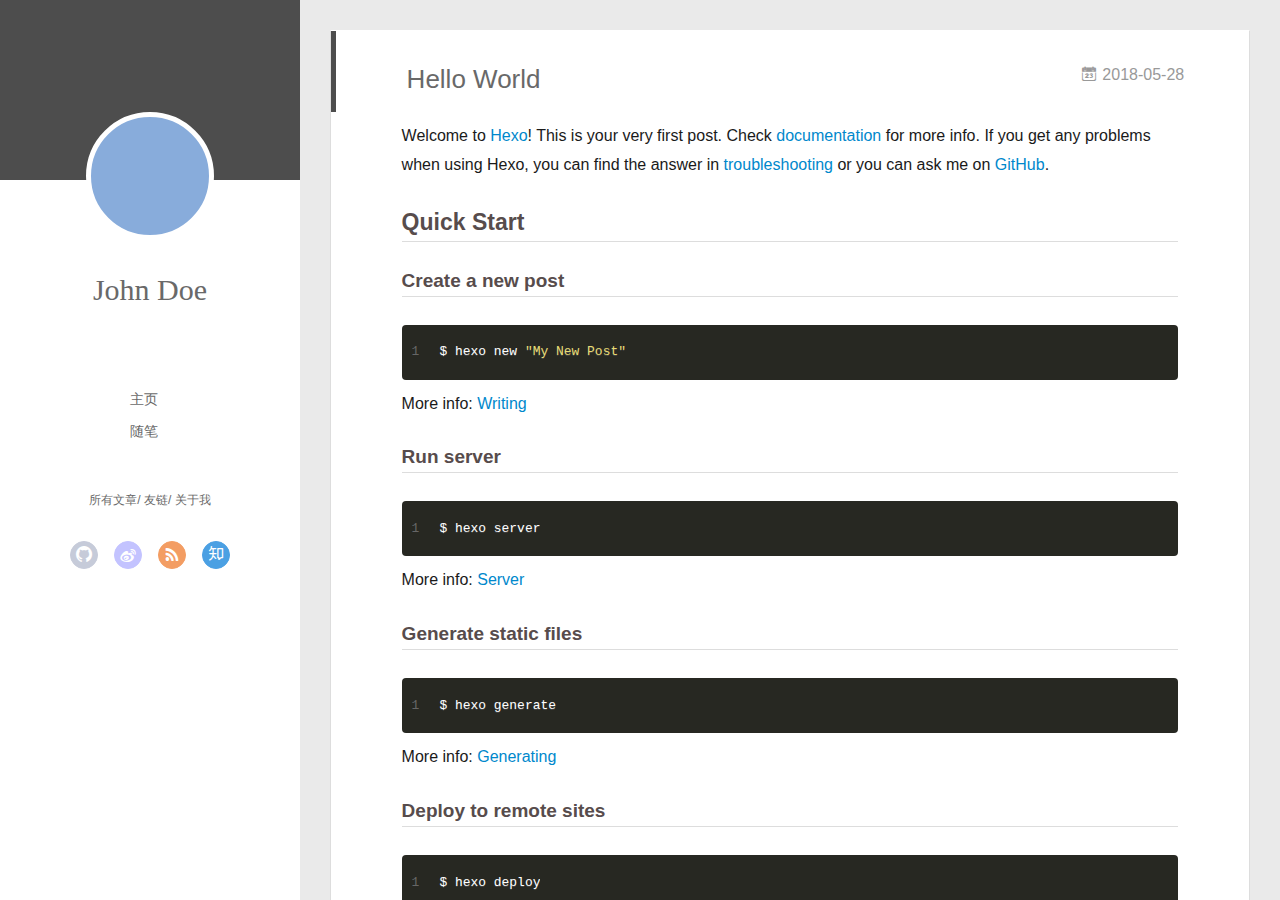
==== index.html @ 77a2987d "Site updated: 2018-05-28 19:47:40" ====
<!DOCTYPE html>
<html>
<head>
  <meta charset="utf-8">
  
  <meta name="renderer" content="webkit">
  <meta http-equiv="X-UA-Compatible" content="IE=edge" >
  <link rel="dns-prefetch" href="http://yoursite.com">
  <title>Hexo</title>
  <meta name="viewport" content="width=device-width, initial-scale=1, maximum-scale=1">
  <meta property="og:type" content="website">
<meta property="og:title" content="Hexo">
<meta property="og:url" content="http://yoursite.com/index.html">
<meta property="og:site_name" content="Hexo">
<meta property="og:locale" content="default">
<meta name="twitter:card" content="summary">
<meta name="twitter:title" content="Hexo">
  
    <link rel="alternative" href="/atom.xml" title="Hexo" type="application/atom+xml">
  
  
    <link rel="icon" href="/favicon.png">
  
  <link rel="stylesheet" type="text/css" href="/./main.0cf68a.css">
  <style type="text/css">
  
    #container.show {
      background: linear-gradient(200deg,#a0cfe4,#e8c37e);
    }
  </style>
  

  

</head>

<body>
  <div id="container" q-class="show:isCtnShow">
    <canvas id="anm-canvas" class="anm-canvas"></canvas>
    <div class="left-col" q-class="show:isShow">
      
<div class="overlay" style="background: #4d4d4d"></div>
<div class="intrude-less">
	<header id="header" class="inner">
		<a href="/" class="profilepic">
			<img src="" class="js-avatar">
		</a>
		<hgroup>
		  <h1 class="header-author"><a href="/">John Doe</a></h1>
		</hgroup>
		

		<nav class="header-menu">
			<ul>
			
				<li><a href="/">主页</a></li>
	        
				<li><a href="/tags/随笔/">随笔</a></li>
	        
			</ul>
		</nav>
		<nav class="header-smart-menu">
    		
    			
    			<a q-on="click: openSlider(e, 'innerArchive')" href="javascript:void(0)">所有文章</a>
    			
            
    			
    			<a q-on="click: openSlider(e, 'friends')" href="javascript:void(0)">友链</a>
    			
            
    			
    			<a q-on="click: openSlider(e, 'aboutme')" href="javascript:void(0)">关于我</a>
    			
            
		</nav>
		<nav class="header-nav">
			<div class="social">
				
					<a class="github" target="_blank" href="#" title="github"><i class="icon-github"></i></a>
		        
					<a class="weibo" target="_blank" href="#" title="weibo"><i class="icon-weibo"></i></a>
		        
					<a class="rss" target="_blank" href="#" title="rss"><i class="icon-rss"></i></a>
		        
					<a class="zhihu" target="_blank" href="#" title="zhihu"><i class="icon-zhihu"></i></a>
		        
			</div>
		</nav>
	</header>		
</div>

    </div>
    <div class="mid-col" q-class="show:isShow,hide:isShow|isFalse">
      
<nav id="mobile-nav">
  	<div class="overlay js-overlay" style="background: #4d4d4d"></div>
	<div class="btnctn js-mobile-btnctn">
  		<div class="slider-trigger list" q-on="click: openSlider(e)"><i class="icon icon-sort"></i></div>
	</div>
	<div class="intrude-less">
		<header id="header" class="inner">
			<div class="profilepic">
				<img src="" class="js-avatar">
			</div>
			<hgroup>
			  <h1 class="header-author js-header-author">John Doe</h1>
			</hgroup>
			
			
			
				
			
				
			
			
			
			<nav class="header-nav">
				<div class="social">
					
						<a class="github" target="_blank" href="#" title="github"><i class="icon-github"></i></a>
			        
						<a class="weibo" target="_blank" href="#" title="weibo"><i class="icon-weibo"></i></a>
			        
						<a class="rss" target="_blank" href="#" title="rss"><i class="icon-rss"></i></a>
			        
						<a class="zhihu" target="_blank" href="#" title="zhihu"><i class="icon-zhihu"></i></a>
			        
				</div>
			</nav>

			<nav class="header-menu js-header-menu">
				<ul style="width: 50%">
				
				
					<li style="width: 50%"><a href="/">主页</a></li>
		        
					<li style="width: 50%"><a href="/tags/随笔/">随笔</a></li>
		        
				</ul>
			</nav>
		</header>				
	</div>
	<div class="mobile-mask" style="display:none" q-show="isShow"></div>
</nav>

      <div id="wrapper" class="body-wrap">
        <div class="menu-l">
          <div class="canvas-wrap">
            <canvas data-colors="#eaeaea" data-sectionHeight="100" data-contentId="js-content" id="myCanvas1" class="anm-canvas"></canvas>
          </div>
          <div id="js-content" class="content-ll">
            
  
    <article id="post-hello-world" class="article article-type-post  article-index" itemscope itemprop="blogPost">
  <div class="article-inner">
    
      <header class="article-header">
        
  
    <h1 itemprop="name">
      <a class="article-title" href="/2018/05/28/hello-world/">Hello World</a>
    </h1>
  

        
        <a href="/2018/05/28/hello-world/" class="archive-article-date">
  	<time datetime="2018-05-28T11:38:24.731Z" itemprop="datePublished"><i class="icon-calendar icon"></i>2018-05-28</time>
</a>
        
      </header>
    
    <div class="article-entry" itemprop="articleBody">
      
        <p>Welcome to <a href="https://hexo.io/" target="_blank" rel="noopener">Hexo</a>! This is your very first post. Check <a href="https://hexo.io/docs/" target="_blank" rel="noopener">documentation</a> for more info. If you get any problems when using Hexo, you can find the answer in <a href="https://hexo.io/docs/troubleshooting.html" target="_blank" rel="noopener">troubleshooting</a> or you can ask me on <a href="https://github.com/hexojs/hexo/issues" target="_blank" rel="noopener">GitHub</a>.</p>
<h2 id="Quick-Start"><a href="#Quick-Start" class="headerlink" title="Quick Start"></a>Quick Start</h2><h3 id="Create-a-new-post"><a href="#Create-a-new-post" class="headerlink" title="Create a new post"></a>Create a new post</h3><figure class="highlight bash"><table><tr><td class="gutter"><pre><span class="line">1</span><br></pre></td><td class="code"><pre><span class="line">$ hexo new <span class="string">"My New Post"</span></span><br></pre></td></tr></table></figure>
<p>More info: <a href="https://hexo.io/docs/writing.html" target="_blank" rel="noopener">Writing</a></p>
<h3 id="Run-server"><a href="#Run-server" class="headerlink" title="Run server"></a>Run server</h3><figure class="highlight bash"><table><tr><td class="gutter"><pre><span class="line">1</span><br></pre></td><td class="code"><pre><span class="line">$ hexo server</span><br></pre></td></tr></table></figure>
<p>More info: <a href="https://hexo.io/docs/server.html" target="_blank" rel="noopener">Server</a></p>
<h3 id="Generate-static-files"><a href="#Generate-static-files" class="headerlink" title="Generate static files"></a>Generate static files</h3><figure class="highlight bash"><table><tr><td class="gutter"><pre><span class="line">1</span><br></pre></td><td class="code"><pre><span class="line">$ hexo generate</span><br></pre></td></tr></table></figure>
<p>More info: <a href="https://hexo.io/docs/generating.html" target="_blank" rel="noopener">Generating</a></p>
<h3 id="Deploy-to-remote-sites"><a href="#Deploy-to-remote-sites" class="headerlink" title="Deploy to remote sites"></a>Deploy to remote sites</h3><figure class="highlight bash"><table><tr><td class="gutter"><pre><span class="line">1</span><br></pre></td><td class="code"><pre><span class="line">$ hexo deploy</span><br></pre></td></tr></table></figure>
<p>More info: <a href="https://hexo.io/docs/deployment.html" target="_blank" rel="noopener">Deployment</a></p>

      

      
    </div>
    <div class="article-info article-info-index">
      
      
      

      
        <p class="article-more-link">
          <a class="article-more-a" href="/2018/05/28/hello-world/">展开全文 >></a>
        </p>
      

      
      <div class="clearfix"></div>
    </div>
  </div>
</article>

<aside class="wrap-side-operation">
    <div class="mod-side-operation">
        
        <div class="jump-container" id="js-jump-container" style="display:none;">
            <a href="javascript:void(0)" class="mod-side-operation__jump-to-top">
                <i class="icon-font icon-back"></i>
            </a>
            <div id="js-jump-plan-container" class="jump-plan-container" style="top: -11px;">
                <i class="icon-font icon-plane jump-plane"></i>
            </div>
        </div>
        
        
    </div>
</aside>




  
  


          </div>
        </div>
      </div>
      <footer id="footer">
  <div class="outer">
    <div id="footer-info">
    	<div class="footer-left">
    		&copy; 2018 John Doe
    	</div>
      	<div class="footer-right">
      		<a href="http://hexo.io/" target="_blank">Hexo</a>  Theme <a href="https://github.com/litten/hexo-theme-yilia" target="_blank">Yilia</a> by Litten
      	</div>
    </div>
  </div>
</footer>
    </div>
    <script>
	var yiliaConfig = {
		mathjax: false,
		isHome: true,
		isPost: false,
		isArchive: false,
		isTag: false,
		isCategory: false,
		open_in_new: false,
		toc_hide_index: true,
		root: "/",
		innerArchive: true,
		showTags: false
	}
</script>

<script>!function(t){function n(e){if(r[e])return r[e].exports;var i=r[e]={exports:{},id:e,loaded:!1};return t[e].call(i.exports,i,i.exports,n),i.loaded=!0,i.exports}var r={};n.m=t,n.c=r,n.p="./",n(0)}([function(t,n,r){r(195),t.exports=r(191)},function(t,n,r){var e=r(3),i=r(52),o=r(27),u=r(28),c=r(53),f="prototype",a=function(t,n,r){var s,l,h,v,p=t&a.F,d=t&a.G,y=t&a.S,g=t&a.P,b=t&a.B,m=d?e:y?e[n]||(e[n]={}):(e[n]||{})[f],x=d?i:i[n]||(i[n]={}),w=x[f]||(x[f]={});d&&(r=n);for(s in r)l=!p&&m&&void 0!==m[s],h=(l?m:r)[s],v=b&&l?c(h,e):g&&"function"==typeof h?c(Function.call,h):h,m&&u(m,s,h,t&a.U),x[s]!=h&&o(x,s,v),g&&w[s]!=h&&(w[s]=h)};e.core=i,a.F=1,a.G=2,a.S=4,a.P=8,a.B=16,a.W=32,a.U=64,a.R=128,t.exports=a},function(t,n,r){var e=r(6);t.exports=function(t){if(!e(t))throw TypeError(t+" is not an object!");return t}},function(t,n){var r=t.exports="undefined"!=typeof window&&window.Math==Math?window:"undefined"!=typeof self&&self.Math==Math?self:Function("return this")();"number"==typeof __g&&(__g=r)},function(t,n){t.exports=function(t){try{return!!t()}catch(t){return!0}}},function(t,n){var r=t.exports="undefined"!=typeof window&&window.Math==Math?window:"undefined"!=typeof self&&self.Math==Math?self:Function("return this")();"number"==typeof __g&&(__g=r)},function(t,n){t.exports=function(t){return"object"==typeof t?null!==t:"function"==typeof t}},function(t,n,r){var e=r(126)("wks"),i=r(76),o=r(3).Symbol,u="function"==typeof o;(t.exports=function(t){return e[t]||(e[t]=u&&o[t]||(u?o:i)("Symbol."+t))}).store=e},function(t,n){var r={}.hasOwnProperty;t.exports=function(t,n){return r.call(t,n)}},function(t,n,r){var e=r(94),i=r(33);t.exports=function(t){return e(i(t))}},function(t,n,r){t.exports=!r(4)(function(){return 7!=Object.defineProperty({},"a",{get:function(){return 7}}).a})},function(t,n,r){var e=r(2),i=r(167),o=r(50),u=Object.defineProperty;n.f=r(10)?Object.defineProperty:function(t,n,r){if(e(t),n=o(n,!0),e(r),i)try{return u(t,n,r)}catch(t){}if("get"in r||"set"in r)throw TypeError("Accessors not supported!");return"value"in r&&(t[n]=r.value),t}},function(t,n,r){t.exports=!r(18)(function(){return 7!=Object.defineProperty({},"a",{get:function(){return 7}}).a})},function(t,n,r){var e=r(14),i=r(22);t.exports=r(12)?function(t,n,r){return e.f(t,n,i(1,r))}:function(t,n,r){return t[n]=r,t}},function(t,n,r){var e=r(20),i=r(58),o=r(42),u=Object.defineProperty;n.f=r(12)?Object.defineProperty:function(t,n,r){if(e(t),n=o(n,!0),e(r),i)try{return u(t,n,r)}catch(t){}if("get"in r||"set"in r)throw TypeError("Accessors not supported!");return"value"in r&&(t[n]=r.value),t}},function(t,n,r){var e=r(40)("wks"),i=r(23),o=r(5).Symbol,u="function"==typeof o;(t.exports=function(t){return e[t]||(e[t]=u&&o[t]||(u?o:i)("Symbol."+t))}).store=e},function(t,n,r){var e=r(67),i=Math.min;t.exports=function(t){return t>0?i(e(t),9007199254740991):0}},function(t,n,r){var e=r(46);t.exports=function(t){return Object(e(t))}},function(t,n){t.exports=function(t){try{return!!t()}catch(t){return!0}}},function(t,n,r){var e=r(63),i=r(34);t.exports=Object.keys||function(t){return e(t,i)}},function(t,n,r){var e=r(21);t.exports=function(t){if(!e(t))throw TypeError(t+" is not an object!");return t}},function(t,n){t.exports=function(t){return"object"==typeof t?null!==t:"function"==typeof t}},function(t,n){t.exports=function(t,n){return{enumerable:!(1&t),configurable:!(2&t),writable:!(4&t),value:n}}},function(t,n){var r=0,e=Math.random();t.exports=function(t){return"Symbol(".concat(void 0===t?"":t,")_",(++r+e).toString(36))}},function(t,n){var r={}.hasOwnProperty;t.exports=function(t,n){return r.call(t,n)}},function(t,n){var r=t.exports={version:"2.4.0"};"number"==typeof __e&&(__e=r)},function(t,n){t.exports=function(t){if("function"!=typeof t)throw TypeError(t+" is not a function!");return t}},function(t,n,r){var e=r(11),i=r(66);t.exports=r(10)?function(t,n,r){return e.f(t,n,i(1,r))}:function(t,n,r){return t[n]=r,t}},function(t,n,r){var e=r(3),i=r(27),o=r(24),u=r(76)("src"),c="toString",f=Function[c],a=(""+f).split(c);r(52).inspectSource=function(t){return f.call(t)},(t.exports=function(t,n,r,c){var f="function"==typeof r;f&&(o(r,"name")||i(r,"name",n)),t[n]!==r&&(f&&(o(r,u)||i(r,u,t[n]?""+t[n]:a.join(String(n)))),t===e?t[n]=r:c?t[n]?t[n]=r:i(t,n,r):(delete t[n],i(t,n,r)))})(Function.prototype,c,function(){return"function"==typeof this&&this[u]||f.call(this)})},function(t,n,r){var e=r(1),i=r(4),o=r(46),u=function(t,n,r,e){var i=String(o(t)),u="<"+n;return""!==r&&(u+=" "+r+'="'+String(e).replace(/"/g,"&quot;")+'"'),u+">"+i+"</"+n+">"};t.exports=function(t,n){var r={};r[t]=n(u),e(e.P+e.F*i(function(){var n=""[t]('"');return n!==n.toLowerCase()||n.split('"').length>3}),"String",r)}},function(t,n,r){var e=r(115),i=r(46);t.exports=function(t){return e(i(t))}},function(t,n,r){var e=r(116),i=r(66),o=r(30),u=r(50),c=r(24),f=r(167),a=Object.getOwnPropertyDescriptor;n.f=r(10)?a:function(t,n){if(t=o(t),n=u(n,!0),f)try{return a(t,n)}catch(t){}if(c(t,n))return i(!e.f.call(t,n),t[n])}},function(t,n,r){var e=r(24),i=r(17),o=r(145)("IE_PROTO"),u=Object.prototype;t.exports=Object.getPrototypeOf||function(t){return t=i(t),e(t,o)?t[o]:"function"==typeof t.constructor&&t instanceof t.constructor?t.constructor.prototype:t instanceof Object?u:null}},function(t,n){t.exports=function(t){if(void 0==t)throw TypeError("Can't call method on  "+t);return t}},function(t,n){t.exports="constructor,hasOwnProperty,isPrototypeOf,propertyIsEnumerable,toLocaleString,toString,valueOf".split(",")},function(t,n){t.exports={}},function(t,n){t.exports=!0},function(t,n){n.f={}.propertyIsEnumerable},function(t,n,r){var e=r(14).f,i=r(8),o=r(15)("toStringTag");t.exports=function(t,n,r){t&&!i(t=r?t:t.prototype,o)&&e(t,o,{configurable:!0,value:n})}},function(t,n,r){var e=r(40)("keys"),i=r(23);t.exports=function(t){return e[t]||(e[t]=i(t))}},function(t,n,r){var e=r(5),i="__core-js_shared__",o=e[i]||(e[i]={});t.exports=function(t){return o[t]||(o[t]={})}},function(t,n){var r=Math.ceil,e=Math.floor;t.exports=function(t){return isNaN(t=+t)?0:(t>0?e:r)(t)}},function(t,n,r){var e=r(21);t.exports=function(t,n){if(!e(t))return t;var r,i;if(n&&"function"==typeof(r=t.toString)&&!e(i=r.call(t)))return i;if("function"==typeof(r=t.valueOf)&&!e(i=r.call(t)))return i;if(!n&&"function"==typeof(r=t.toString)&&!e(i=r.call(t)))return i;throw TypeError("Can't convert object to primitive value")}},function(t,n,r){var e=r(5),i=r(25),o=r(36),u=r(44),c=r(14).f;t.exports=function(t){var n=i.Symbol||(i.Symbol=o?{}:e.Symbol||{});"_"==t.charAt(0)||t in n||c(n,t,{value:u.f(t)})}},function(t,n,r){n.f=r(15)},function(t,n){var r={}.toString;t.exports=function(t){return r.call(t).slice(8,-1)}},function(t,n){t.exports=function(t){if(void 0==t)throw TypeError("Can't call method on  "+t);return t}},function(t,n,r){var e=r(4);t.exports=function(t,n){return!!t&&e(function(){n?t.call(null,function(){},1):t.call(null)})}},function(t,n,r){var e=r(53),i=r(115),o=r(17),u=r(16),c=r(203);t.exports=function(t,n){var r=1==t,f=2==t,a=3==t,s=4==t,l=6==t,h=5==t||l,v=n||c;return function(n,c,p){for(var d,y,g=o(n),b=i(g),m=e(c,p,3),x=u(b.length),w=0,S=r?v(n,x):f?v(n,0):void 0;x>w;w++)if((h||w in b)&&(d=b[w],y=m(d,w,g),t))if(r)S[w]=y;else if(y)switch(t){case 3:return!0;case 5:return d;case 6:return w;case 2:S.push(d)}else if(s)return!1;return l?-1:a||s?s:S}}},function(t,n,r){var e=r(1),i=r(52),o=r(4);t.exports=function(t,n){var r=(i.Object||{})[t]||Object[t],u={};u[t]=n(r),e(e.S+e.F*o(function(){r(1)}),"Object",u)}},function(t,n,r){var e=r(6);t.exports=function(t,n){if(!e(t))return t;var r,i;if(n&&"function"==typeof(r=t.toString)&&!e(i=r.call(t)))return i;if("function"==typeof(r=t.valueOf)&&!e(i=r.call(t)))return i;if(!n&&"function"==typeof(r=t.toString)&&!e(i=r.call(t)))return i;throw TypeError("Can't convert object to primitive value")}},function(t,n,r){var e=r(5),i=r(25),o=r(91),u=r(13),c="prototype",f=function(t,n,r){var a,s,l,h=t&f.F,v=t&f.G,p=t&f.S,d=t&f.P,y=t&f.B,g=t&f.W,b=v?i:i[n]||(i[n]={}),m=b[c],x=v?e:p?e[n]:(e[n]||{})[c];v&&(r=n);for(a in r)(s=!h&&x&&void 0!==x[a])&&a in b||(l=s?x[a]:r[a],b[a]=v&&"function"!=typeof x[a]?r[a]:y&&s?o(l,e):g&&x[a]==l?function(t){var n=function(n,r,e){if(this instanceof t){switch(arguments.length){case 0:return new t;case 1:return new t(n);case 2:return new t(n,r)}return new t(n,r,e)}return t.apply(this,arguments)};return n[c]=t[c],n}(l):d&&"function"==typeof l?o(Function.call,l):l,d&&((b.virtual||(b.virtual={}))[a]=l,t&f.R&&m&&!m[a]&&u(m,a,l)))};f.F=1,f.G=2,f.S=4,f.P=8,f.B=16,f.W=32,f.U=64,f.R=128,t.exports=f},function(t,n){var r=t.exports={version:"2.4.0"};"number"==typeof __e&&(__e=r)},function(t,n,r){var e=r(26);t.exports=function(t,n,r){if(e(t),void 0===n)return t;switch(r){case 1:return function(r){return t.call(n,r)};case 2:return function(r,e){return t.call(n,r,e)};case 3:return function(r,e,i){return t.call(n,r,e,i)}}return function(){return t.apply(n,arguments)}}},function(t,n,r){var e=r(183),i=r(1),o=r(126)("metadata"),u=o.store||(o.store=new(r(186))),c=function(t,n,r){var i=u.get(t);if(!i){if(!r)return;u.set(t,i=new e)}var o=i.get(n);if(!o){if(!r)return;i.set(n,o=new e)}return o},f=function(t,n,r){var e=c(n,r,!1);return void 0!==e&&e.has(t)},a=function(t,n,r){var e=c(n,r,!1);return void 0===e?void 0:e.get(t)},s=function(t,n,r,e){c(r,e,!0).set(t,n)},l=function(t,n){var r=c(t,n,!1),e=[];return r&&r.forEach(function(t,n){e.push(n)}),e},h=function(t){return void 0===t||"symbol"==typeof t?t:String(t)},v=function(t){i(i.S,"Reflect",t)};t.exports={store:u,map:c,has:f,get:a,set:s,keys:l,key:h,exp:v}},function(t,n,r){"use strict";if(r(10)){var e=r(69),i=r(3),o=r(4),u=r(1),c=r(127),f=r(152),a=r(53),s=r(68),l=r(66),h=r(27),v=r(73),p=r(67),d=r(16),y=r(75),g=r(50),b=r(24),m=r(180),x=r(114),w=r(6),S=r(17),_=r(137),O=r(70),E=r(32),P=r(71).f,j=r(154),F=r(76),M=r(7),A=r(48),N=r(117),T=r(146),I=r(155),k=r(80),L=r(123),R=r(74),C=r(130),D=r(160),U=r(11),W=r(31),G=U.f,B=W.f,V=i.RangeError,z=i.TypeError,q=i.Uint8Array,K="ArrayBuffer",J="Shared"+K,Y="BYTES_PER_ELEMENT",H="prototype",$=Array[H],X=f.ArrayBuffer,Q=f.DataView,Z=A(0),tt=A(2),nt=A(3),rt=A(4),et=A(5),it=A(6),ot=N(!0),ut=N(!1),ct=I.values,ft=I.keys,at=I.entries,st=$.lastIndexOf,lt=$.reduce,ht=$.reduceRight,vt=$.join,pt=$.sort,dt=$.slice,yt=$.toString,gt=$.toLocaleString,bt=M("iterator"),mt=M("toStringTag"),xt=F("typed_constructor"),wt=F("def_constructor"),St=c.CONSTR,_t=c.TYPED,Ot=c.VIEW,Et="Wrong length!",Pt=A(1,function(t,n){return Tt(T(t,t[wt]),n)}),jt=o(function(){return 1===new q(new Uint16Array([1]).buffer)[0]}),Ft=!!q&&!!q[H].set&&o(function(){new q(1).set({})}),Mt=function(t,n){if(void 0===t)throw z(Et);var r=+t,e=d(t);if(n&&!m(r,e))throw V(Et);return e},At=function(t,n){var r=p(t);if(r<0||r%n)throw V("Wrong offset!");return r},Nt=function(t){if(w(t)&&_t in t)return t;throw z(t+" is not a typed array!")},Tt=function(t,n){if(!(w(t)&&xt in t))throw z("It is not a typed array constructor!");return new t(n)},It=function(t,n){return kt(T(t,t[wt]),n)},kt=function(t,n){for(var r=0,e=n.length,i=Tt(t,e);e>r;)i[r]=n[r++];return i},Lt=function(t,n,r){G(t,n,{get:function(){return this._d[r]}})},Rt=function(t){var n,r,e,i,o,u,c=S(t),f=arguments.length,s=f>1?arguments[1]:void 0,l=void 0!==s,h=j(c);if(void 0!=h&&!_(h)){for(u=h.call(c),e=[],n=0;!(o=u.next()).done;n++)e.push(o.value);c=e}for(l&&f>2&&(s=a(s,arguments[2],2)),n=0,r=d(c.length),i=Tt(this,r);r>n;n++)i[n]=l?s(c[n],n):c[n];return i},Ct=function(){for(var t=0,n=arguments.length,r=Tt(this,n);n>t;)r[t]=arguments[t++];return r},Dt=!!q&&o(function(){gt.call(new q(1))}),Ut=function(){return gt.apply(Dt?dt.call(Nt(this)):Nt(this),arguments)},Wt={copyWithin:function(t,n){return D.call(Nt(this),t,n,arguments.length>2?arguments[2]:void 0)},every:function(t){return rt(Nt(this),t,arguments.length>1?arguments[1]:void 0)},fill:function(t){return C.apply(Nt(this),arguments)},filter:function(t){return It(this,tt(Nt(this),t,arguments.length>1?arguments[1]:void 0))},find:function(t){return et(Nt(this),t,arguments.length>1?arguments[1]:void 0)},findIndex:function(t){return it(Nt(this),t,arguments.length>1?arguments[1]:void 0)},forEach:function(t){Z(Nt(this),t,arguments.length>1?arguments[1]:void 0)},indexOf:function(t){return ut(Nt(this),t,arguments.length>1?arguments[1]:void 0)},includes:function(t){return ot(Nt(this),t,arguments.length>1?arguments[1]:void 0)},join:function(t){return vt.apply(Nt(this),arguments)},lastIndexOf:function(t){return st.apply(Nt(this),arguments)},map:function(t){return Pt(Nt(this),t,arguments.length>1?arguments[1]:void 0)},reduce:function(t){return lt.apply(Nt(this),arguments)},reduceRight:function(t){return ht.apply(Nt(this),arguments)},reverse:function(){for(var t,n=this,r=Nt(n).length,e=Math.floor(r/2),i=0;i<e;)t=n[i],n[i++]=n[--r],n[r]=t;return n},some:function(t){return nt(Nt(this),t,arguments.length>1?arguments[1]:void 0)},sort:function(t){return pt.call(Nt(this),t)},subarray:function(t,n){var r=Nt(this),e=r.length,i=y(t,e);return new(T(r,r[wt]))(r.buffer,r.byteOffset+i*r.BYTES_PER_ELEMENT,d((void 0===n?e:y(n,e))-i))}},Gt=function(t,n){return It(this,dt.call(Nt(this),t,n))},Bt=function(t){Nt(this);var n=At(arguments[1],1),r=this.length,e=S(t),i=d(e.length),o=0;if(i+n>r)throw V(Et);for(;o<i;)this[n+o]=e[o++]},Vt={entries:function(){return at.call(Nt(this))},keys:function(){return ft.call(Nt(this))},values:function(){return ct.call(Nt(this))}},zt=function(t,n){return w(t)&&t[_t]&&"symbol"!=typeof n&&n in t&&String(+n)==String(n)},qt=function(t,n){return zt(t,n=g(n,!0))?l(2,t[n]):B(t,n)},Kt=function(t,n,r){return!(zt(t,n=g(n,!0))&&w(r)&&b(r,"value"))||b(r,"get")||b(r,"set")||r.configurable||b(r,"writable")&&!r.writable||b(r,"enumerable")&&!r.enumerable?G(t,n,r):(t[n]=r.value,t)};St||(W.f=qt,U.f=Kt),u(u.S+u.F*!St,"Object",{getOwnPropertyDescriptor:qt,defineProperty:Kt}),o(function(){yt.call({})})&&(yt=gt=function(){return vt.call(this)});var Jt=v({},Wt);v(Jt,Vt),h(Jt,bt,Vt.values),v(Jt,{slice:Gt,set:Bt,constructor:function(){},toString:yt,toLocaleString:Ut}),Lt(Jt,"buffer","b"),Lt(Jt,"byteOffset","o"),Lt(Jt,"byteLength","l"),Lt(Jt,"length","e"),G(Jt,mt,{get:function(){return this[_t]}}),t.exports=function(t,n,r,f){f=!!f;var a=t+(f?"Clamped":"")+"Array",l="Uint8Array"!=a,v="get"+t,p="set"+t,y=i[a],g=y||{},b=y&&E(y),m=!y||!c.ABV,S={},_=y&&y[H],j=function(t,r){var e=t._d;return e.v[v](r*n+e.o,jt)},F=function(t,r,e){var i=t._d;f&&(e=(e=Math.round(e))<0?0:e>255?255:255&e),i.v[p](r*n+i.o,e,jt)},M=function(t,n){G(t,n,{get:function(){return j(this,n)},set:function(t){return F(this,n,t)},enumerable:!0})};m?(y=r(function(t,r,e,i){s(t,y,a,"_d");var o,u,c,f,l=0,v=0;if(w(r)){if(!(r instanceof X||(f=x(r))==K||f==J))return _t in r?kt(y,r):Rt.call(y,r);o=r,v=At(e,n);var p=r.byteLength;if(void 0===i){if(p%n)throw V(Et);if((u=p-v)<0)throw V(Et)}else if((u=d(i)*n)+v>p)throw V(Et);c=u/n}else c=Mt(r,!0),u=c*n,o=new X(u);for(h(t,"_d",{b:o,o:v,l:u,e:c,v:new Q(o)});l<c;)M(t,l++)}),_=y[H]=O(Jt),h(_,"constructor",y)):L(function(t){new y(null),new y(t)},!0)||(y=r(function(t,r,e,i){s(t,y,a);var o;return w(r)?r instanceof X||(o=x(r))==K||o==J?void 0!==i?new g(r,At(e,n),i):void 0!==e?new g(r,At(e,n)):new g(r):_t in r?kt(y,r):Rt.call(y,r):new g(Mt(r,l))}),Z(b!==Function.prototype?P(g).concat(P(b)):P(g),function(t){t in y||h(y,t,g[t])}),y[H]=_,e||(_.constructor=y));var A=_[bt],N=!!A&&("values"==A.name||void 0==A.name),T=Vt.values;h(y,xt,!0),h(_,_t,a),h(_,Ot,!0),h(_,wt,y),(f?new y(1)[mt]==a:mt in _)||G(_,mt,{get:function(){return a}}),S[a]=y,u(u.G+u.W+u.F*(y!=g),S),u(u.S,a,{BYTES_PER_ELEMENT:n,from:Rt,of:Ct}),Y in _||h(_,Y,n),u(u.P,a,Wt),R(a),u(u.P+u.F*Ft,a,{set:Bt}),u(u.P+u.F*!N,a,Vt),u(u.P+u.F*(_.toString!=yt),a,{toString:yt}),u(u.P+u.F*o(function(){new y(1).slice()}),a,{slice:Gt}),u(u.P+u.F*(o(function(){return[1,2].toLocaleString()!=new y([1,2]).toLocaleString()})||!o(function(){_.toLocaleString.call([1,2])})),a,{toLocaleString:Ut}),k[a]=N?A:T,e||N||h(_,bt,T)}}else t.exports=function(){}},function(t,n){var r={}.toString;t.exports=function(t){return r.call(t).slice(8,-1)}},function(t,n,r){var e=r(21),i=r(5).document,o=e(i)&&e(i.createElement);t.exports=function(t){return o?i.createElement(t):{}}},function(t,n,r){t.exports=!r(12)&&!r(18)(function(){return 7!=Object.defineProperty(r(57)("div"),"a",{get:function(){return 7}}).a})},function(t,n,r){"use strict";var e=r(36),i=r(51),o=r(64),u=r(13),c=r(8),f=r(35),a=r(96),s=r(38),l=r(103),h=r(15)("iterator"),v=!([].keys&&"next"in[].keys()),p="keys",d="values",y=function(){return this};t.exports=function(t,n,r,g,b,m,x){a(r,n,g);var w,S,_,O=function(t){if(!v&&t in F)return F[t];switch(t){case p:case d:return function(){return new r(this,t)}}return function(){return new r(this,t)}},E=n+" Iterator",P=b==d,j=!1,F=t.prototype,M=F[h]||F["@@iterator"]||b&&F[b],A=M||O(b),N=b?P?O("entries"):A:void 0,T="Array"==n?F.entries||M:M;if(T&&(_=l(T.call(new t)))!==Object.prototype&&(s(_,E,!0),e||c(_,h)||u(_,h,y)),P&&M&&M.name!==d&&(j=!0,A=function(){return M.call(this)}),e&&!x||!v&&!j&&F[h]||u(F,h,A),f[n]=A,f[E]=y,b)if(w={values:P?A:O(d),keys:m?A:O(p),entries:N},x)for(S in w)S in F||o(F,S,w[S]);else i(i.P+i.F*(v||j),n,w);return w}},function(t,n,r){var e=r(20),i=r(100),o=r(34),u=r(39)("IE_PROTO"),c=function(){},f="prototype",a=function(){var t,n=r(57)("iframe"),e=o.length;for(n.style.display="none",r(93).appendChild(n),n.src="javascript:",t=n.contentWindow.document,t.open(),t.write("<script>document.F=Object<\/script>"),t.close(),a=t.F;e--;)delete a[f][o[e]];return a()};t.exports=Object.create||function(t,n){var r;return null!==t?(c[f]=e(t),r=new c,c[f]=null,r[u]=t):r=a(),void 0===n?r:i(r,n)}},function(t,n,r){var e=r(63),i=r(34).concat("length","prototype");n.f=Object.getOwnPropertyNames||function(t){return e(t,i)}},function(t,n){n.f=Object.getOwnPropertySymbols},function(t,n,r){var e=r(8),i=r(9),o=r(90)(!1),u=r(39)("IE_PROTO");t.exports=function(t,n){var r,c=i(t),f=0,a=[];for(r in c)r!=u&&e(c,r)&&a.push(r);for(;n.length>f;)e(c,r=n[f++])&&(~o(a,r)||a.push(r));return a}},function(t,n,r){t.exports=r(13)},function(t,n,r){var e=r(76)("meta"),i=r(6),o=r(24),u=r(11).f,c=0,f=Object.isExtensible||function(){return!0},a=!r(4)(function(){return f(Object.preventExtensions({}))}),s=function(t){u(t,e,{value:{i:"O"+ ++c,w:{}}})},l=function(t,n){if(!i(t))return"symbol"==typeof t?t:("string"==typeof t?"S":"P")+t;if(!o(t,e)){if(!f(t))return"F";if(!n)return"E";s(t)}return t[e].i},h=function(t,n){if(!o(t,e)){if(!f(t))return!0;if(!n)return!1;s(t)}return t[e].w},v=function(t){return a&&p.NEED&&f(t)&&!o(t,e)&&s(t),t},p=t.exports={KEY:e,NEED:!1,fastKey:l,getWeak:h,onFreeze:v}},function(t,n){t.exports=function(t,n){return{enumerable:!(1&t),configurable:!(2&t),writable:!(4&t),value:n}}},function(t,n){var r=Math.ceil,e=Math.floor;t.exports=function(t){return isNaN(t=+t)?0:(t>0?e:r)(t)}},function(t,n){t.exports=function(t,n,r,e){if(!(t instanceof n)||void 0!==e&&e in t)throw TypeError(r+": incorrect invocation!");return t}},function(t,n){t.exports=!1},function(t,n,r){var e=r(2),i=r(173),o=r(133),u=r(145)("IE_PROTO"),c=function(){},f="prototype",a=function(){var t,n=r(132)("iframe"),e=o.length;for(n.style.display="none",r(135).appendChild(n),n.src="javascript:",t=n.contentWindow.document,t.open(),t.write("<script>document.F=Object<\/script>"),t.close(),a=t.F;e--;)delete a[f][o[e]];return a()};t.exports=Object.create||function(t,n){var r;return null!==t?(c[f]=e(t),r=new c,c[f]=null,r[u]=t):r=a(),void 0===n?r:i(r,n)}},function(t,n,r){var e=r(175),i=r(133).concat("length","prototype");n.f=Object.getOwnPropertyNames||function(t){return e(t,i)}},function(t,n,r){var e=r(175),i=r(133);t.exports=Object.keys||function(t){return e(t,i)}},function(t,n,r){var e=r(28);t.exports=function(t,n,r){for(var i in n)e(t,i,n[i],r);return t}},function(t,n,r){"use strict";var e=r(3),i=r(11),o=r(10),u=r(7)("species");t.exports=function(t){var n=e[t];o&&n&&!n[u]&&i.f(n,u,{configurable:!0,get:function(){return this}})}},function(t,n,r){var e=r(67),i=Math.max,o=Math.min;t.exports=function(t,n){return t=e(t),t<0?i(t+n,0):o(t,n)}},function(t,n){var r=0,e=Math.random();t.exports=function(t){return"Symbol(".concat(void 0===t?"":t,")_",(++r+e).toString(36))}},function(t,n,r){var e=r(33);t.exports=function(t){return Object(e(t))}},function(t,n,r){var e=r(7)("unscopables"),i=Array.prototype;void 0==i[e]&&r(27)(i,e,{}),t.exports=function(t){i[e][t]=!0}},function(t,n,r){var e=r(53),i=r(169),o=r(137),u=r(2),c=r(16),f=r(154),a={},s={},n=t.exports=function(t,n,r,l,h){var v,p,d,y,g=h?function(){return t}:f(t),b=e(r,l,n?2:1),m=0;if("function"!=typeof g)throw TypeError(t+" is not iterable!");if(o(g)){for(v=c(t.length);v>m;m++)if((y=n?b(u(p=t[m])[0],p[1]):b(t[m]))===a||y===s)return y}else for(d=g.call(t);!(p=d.next()).done;)if((y=i(d,b,p.value,n))===a||y===s)return y};n.BREAK=a,n.RETURN=s},function(t,n){t.exports={}},function(t,n,r){var e=r(11).f,i=r(24),o=r(7)("toStringTag");t.exports=function(t,n,r){t&&!i(t=r?t:t.prototype,o)&&e(t,o,{configurable:!0,value:n})}},function(t,n,r){var e=r(1),i=r(46),o=r(4),u=r(150),c="["+u+"]",f="​",a=RegExp("^"+c+c+"*"),s=RegExp(c+c+"*$"),l=function(t,n,r){var i={},c=o(function(){return!!u[t]()||f[t]()!=f}),a=i[t]=c?n(h):u[t];r&&(i[r]=a),e(e.P+e.F*c,"String",i)},h=l.trim=function(t,n){return t=String(i(t)),1&n&&(t=t.replace(a,"")),2&n&&(t=t.replace(s,"")),t};t.exports=l},function(t,n,r){t.exports={default:r(86),__esModule:!0}},function(t,n,r){t.exports={default:r(87),__esModule:!0}},function(t,n,r){"use strict";function e(t){return t&&t.__esModule?t:{default:t}}n.__esModule=!0;var i=r(84),o=e(i),u=r(83),c=e(u),f="function"==typeof c.default&&"symbol"==typeof o.default?function(t){return typeof t}:function(t){return t&&"function"==typeof c.default&&t.constructor===c.default&&t!==c.default.prototype?"symbol":typeof t};n.default="function"==typeof c.default&&"symbol"===f(o.default)?function(t){return void 0===t?"undefined":f(t)}:function(t){return t&&"function"==typeof c.default&&t.constructor===c.default&&t!==c.default.prototype?"symbol":void 0===t?"undefined":f(t)}},function(t,n,r){r(110),r(108),r(111),r(112),t.exports=r(25).Symbol},function(t,n,r){r(109),r(113),t.exports=r(44).f("iterator")},function(t,n){t.exports=function(t){if("function"!=typeof t)throw TypeError(t+" is not a function!");return t}},function(t,n){t.exports=function(){}},function(t,n,r){var e=r(9),i=r(106),o=r(105);t.exports=function(t){return function(n,r,u){var c,f=e(n),a=i(f.length),s=o(u,a);if(t&&r!=r){for(;a>s;)if((c=f[s++])!=c)return!0}else for(;a>s;s++)if((t||s in f)&&f[s]===r)return t||s||0;return!t&&-1}}},function(t,n,r){var e=r(88);t.exports=function(t,n,r){if(e(t),void 0===n)return t;switch(r){case 1:return function(r){return t.call(n,r)};case 2:return function(r,e){return t.call(n,r,e)};case 3:return function(r,e,i){return t.call(n,r,e,i)}}return function(){return t.apply(n,arguments)}}},function(t,n,r){var e=r(19),i=r(62),o=r(37);t.exports=function(t){var n=e(t),r=i.f;if(r)for(var u,c=r(t),f=o.f,a=0;c.length>a;)f.call(t,u=c[a++])&&n.push(u);return n}},function(t,n,r){t.exports=r(5).document&&document.documentElement},function(t,n,r){var e=r(56);t.exports=Object("z").propertyIsEnumerable(0)?Object:function(t){return"String"==e(t)?t.split(""):Object(t)}},function(t,n,r){var e=r(56);t.exports=Array.isArray||function(t){return"Array"==e(t)}},function(t,n,r){"use strict";var e=r(60),i=r(22),o=r(38),u={};r(13)(u,r(15)("iterator"),function(){return this}),t.exports=function(t,n,r){t.prototype=e(u,{next:i(1,r)}),o(t,n+" Iterator")}},function(t,n){t.exports=function(t,n){return{value:n,done:!!t}}},function(t,n,r){var e=r(19),i=r(9);t.exports=function(t,n){for(var r,o=i(t),u=e(o),c=u.length,f=0;c>f;)if(o[r=u[f++]]===n)return r}},function(t,n,r){var e=r(23)("meta"),i=r(21),o=r(8),u=r(14).f,c=0,f=Object.isExtensible||function(){return!0},a=!r(18)(function(){return f(Object.preventExtensions({}))}),s=function(t){u(t,e,{value:{i:"O"+ ++c,w:{}}})},l=function(t,n){if(!i(t))return"symbol"==typeof t?t:("string"==typeof t?"S":"P")+t;if(!o(t,e)){if(!f(t))return"F";if(!n)return"E";s(t)}return t[e].i},h=function(t,n){if(!o(t,e)){if(!f(t))return!0;if(!n)return!1;s(t)}return t[e].w},v=function(t){return a&&p.NEED&&f(t)&&!o(t,e)&&s(t),t},p=t.exports={KEY:e,NEED:!1,fastKey:l,getWeak:h,onFreeze:v}},function(t,n,r){var e=r(14),i=r(20),o=r(19);t.exports=r(12)?Object.defineProperties:function(t,n){i(t);for(var r,u=o(n),c=u.length,f=0;c>f;)e.f(t,r=u[f++],n[r]);return t}},function(t,n,r){var e=r(37),i=r(22),o=r(9),u=r(42),c=r(8),f=r(58),a=Object.getOwnPropertyDescriptor;n.f=r(12)?a:function(t,n){if(t=o(t),n=u(n,!0),f)try{return a(t,n)}catch(t){}if(c(t,n))return i(!e.f.call(t,n),t[n])}},function(t,n,r){var e=r(9),i=r(61).f,o={}.toString,u="object"==typeof window&&window&&Object.getOwnPropertyNames?Object.getOwnPropertyNames(window):[],c=function(t){try{return i(t)}catch(t){return u.slice()}};t.exports.f=function(t){return u&&"[object Window]"==o.call(t)?c(t):i(e(t))}},function(t,n,r){var e=r(8),i=r(77),o=r(39)("IE_PROTO"),u=Object.prototype;t.exports=Object.getPrototypeOf||function(t){return t=i(t),e(t,o)?t[o]:"function"==typeof t.constructor&&t instanceof t.constructor?t.constructor.prototype:t instanceof Object?u:null}},function(t,n,r){var e=r(41),i=r(33);t.exports=function(t){return function(n,r){var o,u,c=String(i(n)),f=e(r),a=c.length;return f<0||f>=a?t?"":void 0:(o=c.charCodeAt(f),o<55296||o>56319||f+1===a||(u=c.charCodeAt(f+1))<56320||u>57343?t?c.charAt(f):o:t?c.slice(f,f+2):u-56320+(o-55296<<10)+65536)}}},function(t,n,r){var e=r(41),i=Math.max,o=Math.min;t.exports=function(t,n){return t=e(t),t<0?i(t+n,0):o(t,n)}},function(t,n,r){var e=r(41),i=Math.min;t.exports=function(t){return t>0?i(e(t),9007199254740991):0}},function(t,n,r){"use strict";var e=r(89),i=r(97),o=r(35),u=r(9);t.exports=r(59)(Array,"Array",function(t,n){this._t=u(t),this._i=0,this._k=n},function(){var t=this._t,n=this._k,r=this._i++;return!t||r>=t.length?(this._t=void 0,i(1)):"keys"==n?i(0,r):"values"==n?i(0,t[r]):i(0,[r,t[r]])},"values"),o.Arguments=o.Array,e("keys"),e("values"),e("entries")},function(t,n){},function(t,n,r){"use strict";var e=r(104)(!0);r(59)(String,"String",function(t){this._t=String(t),this._i=0},function(){var t,n=this._t,r=this._i;return r>=n.length?{value:void 0,done:!0}:(t=e(n,r),this._i+=t.length,{value:t,done:!1})})},function(t,n,r){"use strict";var e=r(5),i=r(8),o=r(12),u=r(51),c=r(64),f=r(99).KEY,a=r(18),s=r(40),l=r(38),h=r(23),v=r(15),p=r(44),d=r(43),y=r(98),g=r(92),b=r(95),m=r(20),x=r(9),w=r(42),S=r(22),_=r(60),O=r(102),E=r(101),P=r(14),j=r(19),F=E.f,M=P.f,A=O.f,N=e.Symbol,T=e.JSON,I=T&&T.stringify,k="prototype",L=v("_hidden"),R=v("toPrimitive"),C={}.propertyIsEnumerable,D=s("symbol-registry"),U=s("symbols"),W=s("op-symbols"),G=Object[k],B="function"==typeof N,V=e.QObject,z=!V||!V[k]||!V[k].findChild,q=o&&a(function(){return 7!=_(M({},"a",{get:function(){return M(this,"a",{value:7}).a}})).a})?function(t,n,r){var e=F(G,n);e&&delete G[n],M(t,n,r),e&&t!==G&&M(G,n,e)}:M,K=function(t){var n=U[t]=_(N[k]);return n._k=t,n},J=B&&"symbol"==typeof N.iterator?function(t){return"symbol"==typeof t}:function(t){return t instanceof N},Y=function(t,n,r){return t===G&&Y(W,n,r),m(t),n=w(n,!0),m(r),i(U,n)?(r.enumerable?(i(t,L)&&t[L][n]&&(t[L][n]=!1),r=_(r,{enumerable:S(0,!1)})):(i(t,L)||M(t,L,S(1,{})),t[L][n]=!0),q(t,n,r)):M(t,n,r)},H=function(t,n){m(t);for(var r,e=g(n=x(n)),i=0,o=e.length;o>i;)Y(t,r=e[i++],n[r]);return t},$=function(t,n){return void 0===n?_(t):H(_(t),n)},X=function(t){var n=C.call(this,t=w(t,!0));return!(this===G&&i(U,t)&&!i(W,t))&&(!(n||!i(this,t)||!i(U,t)||i(this,L)&&this[L][t])||n)},Q=function(t,n){if(t=x(t),n=w(n,!0),t!==G||!i(U,n)||i(W,n)){var r=F(t,n);return!r||!i(U,n)||i(t,L)&&t[L][n]||(r.enumerable=!0),r}},Z=function(t){for(var n,r=A(x(t)),e=[],o=0;r.length>o;)i(U,n=r[o++])||n==L||n==f||e.push(n);return e},tt=function(t){for(var n,r=t===G,e=A(r?W:x(t)),o=[],u=0;e.length>u;)!i(U,n=e[u++])||r&&!i(G,n)||o.push(U[n]);return o};B||(N=function(){if(this instanceof N)throw TypeError("Symbol is not a constructor!");var t=h(arguments.length>0?arguments[0]:void 0),n=function(r){this===G&&n.call(W,r),i(this,L)&&i(this[L],t)&&(this[L][t]=!1),q(this,t,S(1,r))};return o&&z&&q(G,t,{configurable:!0,set:n}),K(t)},c(N[k],"toString",function(){return this._k}),E.f=Q,P.f=Y,r(61).f=O.f=Z,r(37).f=X,r(62).f=tt,o&&!r(36)&&c(G,"propertyIsEnumerable",X,!0),p.f=function(t){return K(v(t))}),u(u.G+u.W+u.F*!B,{Symbol:N});for(var nt="hasInstance,isConcatSpreadable,iterator,match,replace,search,species,split,toPrimitive,toStringTag,unscopables".split(","),rt=0;nt.length>rt;)v(nt[rt++]);for(var nt=j(v.store),rt=0;nt.length>rt;)d(nt[rt++]);u(u.S+u.F*!B,"Symbol",{for:function(t){return i(D,t+="")?D[t]:D[t]=N(t)},keyFor:function(t){if(J(t))return y(D,t);throw TypeError(t+" is not a symbol!")},useSetter:function(){z=!0},useSimple:function(){z=!1}}),u(u.S+u.F*!B,"Object",{create:$,defineProperty:Y,defineProperties:H,getOwnPropertyDescriptor:Q,getOwnPropertyNames:Z,getOwnPropertySymbols:tt}),T&&u(u.S+u.F*(!B||a(function(){var t=N();return"[null]"!=I([t])||"{}"!=I({a:t})||"{}"!=I(Object(t))})),"JSON",{stringify:function(t){if(void 0!==t&&!J(t)){for(var n,r,e=[t],i=1;arguments.length>i;)e.push(arguments[i++]);return n=e[1],"function"==typeof n&&(r=n),!r&&b(n)||(n=function(t,n){if(r&&(n=r.call(this,t,n)),!J(n))return n}),e[1]=n,I.apply(T,e)}}}),N[k][R]||r(13)(N[k],R,N[k].valueOf),l(N,"Symbol"),l(Math,"Math",!0),l(e.JSON,"JSON",!0)},function(t,n,r){r(43)("asyncIterator")},function(t,n,r){r(43)("observable")},function(t,n,r){r(107);for(var e=r(5),i=r(13),o=r(35),u=r(15)("toStringTag"),c=["NodeList","DOMTokenList","MediaList","StyleSheetList","CSSRuleList"],f=0;f<5;f++){var a=c[f],s=e[a],l=s&&s.prototype;l&&!l[u]&&i(l,u,a),o[a]=o.Array}},function(t,n,r){var e=r(45),i=r(7)("toStringTag"),o="Arguments"==e(function(){return arguments}()),u=function(t,n){try{return t[n]}catch(t){}};t.exports=function(t){var n,r,c;return void 0===t?"Undefined":null===t?"Null":"string"==typeof(r=u(n=Object(t),i))?r:o?e(n):"Object"==(c=e(n))&&"function"==typeof n.callee?"Arguments":c}},function(t,n,r){var e=r(45);t.exports=Object("z").propertyIsEnumerable(0)?Object:function(t){return"String"==e(t)?t.split(""):Object(t)}},function(t,n){n.f={}.propertyIsEnumerable},function(t,n,r){var e=r(30),i=r(16),o=r(75);t.exports=function(t){return function(n,r,u){var c,f=e(n),a=i(f.length),s=o(u,a);if(t&&r!=r){for(;a>s;)if((c=f[s++])!=c)return!0}else for(;a>s;s++)if((t||s in f)&&f[s]===r)return t||s||0;return!t&&-1}}},function(t,n,r){"use strict";var e=r(3),i=r(1),o=r(28),u=r(73),c=r(65),f=r(79),a=r(68),s=r(6),l=r(4),h=r(123),v=r(81),p=r(136);t.exports=function(t,n,r,d,y,g){var b=e[t],m=b,x=y?"set":"add",w=m&&m.prototype,S={},_=function(t){var n=w[t];o(w,t,"delete"==t?function(t){return!(g&&!s(t))&&n.call(this,0===t?0:t)}:"has"==t?function(t){return!(g&&!s(t))&&n.call(this,0===t?0:t)}:"get"==t?function(t){return g&&!s(t)?void 0:n.call(this,0===t?0:t)}:"add"==t?function(t){return n.call(this,0===t?0:t),this}:function(t,r){return n.call(this,0===t?0:t,r),this})};if("function"==typeof m&&(g||w.forEach&&!l(function(){(new m).entries().next()}))){var O=new m,E=O[x](g?{}:-0,1)!=O,P=l(function(){O.has(1)}),j=h(function(t){new m(t)}),F=!g&&l(function(){for(var t=new m,n=5;n--;)t[x](n,n);return!t.has(-0)});j||(m=n(function(n,r){a(n,m,t);var e=p(new b,n,m);return void 0!=r&&f(r,y,e[x],e),e}),m.prototype=w,w.constructor=m),(P||F)&&(_("delete"),_("has"),y&&_("get")),(F||E)&&_(x),g&&w.clear&&delete w.clear}else m=d.getConstructor(n,t,y,x),u(m.prototype,r),c.NEED=!0;return v(m,t),S[t]=m,i(i.G+i.W+i.F*(m!=b),S),g||d.setStrong(m,t,y),m}},function(t,n,r){"use strict";var e=r(27),i=r(28),o=r(4),u=r(46),c=r(7);t.exports=function(t,n,r){var f=c(t),a=r(u,f,""[t]),s=a[0],l=a[1];o(function(){var n={};return n[f]=function(){return 7},7!=""[t](n)})&&(i(String.prototype,t,s),e(RegExp.prototype,f,2==n?function(t,n){return l.call(t,this,n)}:function(t){return l.call(t,this)}))}
},function(t,n,r){"use strict";var e=r(2);t.exports=function(){var t=e(this),n="";return t.global&&(n+="g"),t.ignoreCase&&(n+="i"),t.multiline&&(n+="m"),t.unicode&&(n+="u"),t.sticky&&(n+="y"),n}},function(t,n){t.exports=function(t,n,r){var e=void 0===r;switch(n.length){case 0:return e?t():t.call(r);case 1:return e?t(n[0]):t.call(r,n[0]);case 2:return e?t(n[0],n[1]):t.call(r,n[0],n[1]);case 3:return e?t(n[0],n[1],n[2]):t.call(r,n[0],n[1],n[2]);case 4:return e?t(n[0],n[1],n[2],n[3]):t.call(r,n[0],n[1],n[2],n[3])}return t.apply(r,n)}},function(t,n,r){var e=r(6),i=r(45),o=r(7)("match");t.exports=function(t){var n;return e(t)&&(void 0!==(n=t[o])?!!n:"RegExp"==i(t))}},function(t,n,r){var e=r(7)("iterator"),i=!1;try{var o=[7][e]();o.return=function(){i=!0},Array.from(o,function(){throw 2})}catch(t){}t.exports=function(t,n){if(!n&&!i)return!1;var r=!1;try{var o=[7],u=o[e]();u.next=function(){return{done:r=!0}},o[e]=function(){return u},t(o)}catch(t){}return r}},function(t,n,r){t.exports=r(69)||!r(4)(function(){var t=Math.random();__defineSetter__.call(null,t,function(){}),delete r(3)[t]})},function(t,n){n.f=Object.getOwnPropertySymbols},function(t,n,r){var e=r(3),i="__core-js_shared__",o=e[i]||(e[i]={});t.exports=function(t){return o[t]||(o[t]={})}},function(t,n,r){for(var e,i=r(3),o=r(27),u=r(76),c=u("typed_array"),f=u("view"),a=!(!i.ArrayBuffer||!i.DataView),s=a,l=0,h="Int8Array,Uint8Array,Uint8ClampedArray,Int16Array,Uint16Array,Int32Array,Uint32Array,Float32Array,Float64Array".split(",");l<9;)(e=i[h[l++]])?(o(e.prototype,c,!0),o(e.prototype,f,!0)):s=!1;t.exports={ABV:a,CONSTR:s,TYPED:c,VIEW:f}},function(t,n){"use strict";var r={versions:function(){var t=window.navigator.userAgent;return{trident:t.indexOf("Trident")>-1,presto:t.indexOf("Presto")>-1,webKit:t.indexOf("AppleWebKit")>-1,gecko:t.indexOf("Gecko")>-1&&-1==t.indexOf("KHTML"),mobile:!!t.match(/AppleWebKit.*Mobile.*/),ios:!!t.match(/\(i[^;]+;( U;)? CPU.+Mac OS X/),android:t.indexOf("Android")>-1||t.indexOf("Linux")>-1,iPhone:t.indexOf("iPhone")>-1||t.indexOf("Mac")>-1,iPad:t.indexOf("iPad")>-1,webApp:-1==t.indexOf("Safari"),weixin:-1==t.indexOf("MicroMessenger")}}()};t.exports=r},function(t,n,r){"use strict";var e=r(85),i=function(t){return t&&t.__esModule?t:{default:t}}(e),o=function(){function t(t,n,e){return n||e?String.fromCharCode(n||e):r[t]||t}function n(t){return e[t]}var r={"&quot;":'"',"&lt;":"<","&gt;":">","&amp;":"&","&nbsp;":" "},e={};for(var u in r)e[r[u]]=u;return r["&apos;"]="'",e["'"]="&#39;",{encode:function(t){return t?(""+t).replace(/['<> "&]/g,n).replace(/\r?\n/g,"<br/>").replace(/\s/g,"&nbsp;"):""},decode:function(n){return n?(""+n).replace(/<br\s*\/?>/gi,"\n").replace(/&quot;|&lt;|&gt;|&amp;|&nbsp;|&apos;|&#(\d+);|&#(\d+)/g,t).replace(/\u00a0/g," "):""},encodeBase16:function(t){if(!t)return t;t+="";for(var n=[],r=0,e=t.length;e>r;r++)n.push(t.charCodeAt(r).toString(16).toUpperCase());return n.join("")},encodeBase16forJSON:function(t){if(!t)return t;t=t.replace(/[\u4E00-\u9FBF]/gi,function(t){return escape(t).replace("%u","\\u")});for(var n=[],r=0,e=t.length;e>r;r++)n.push(t.charCodeAt(r).toString(16).toUpperCase());return n.join("")},decodeBase16:function(t){if(!t)return t;t+="";for(var n=[],r=0,e=t.length;e>r;r+=2)n.push(String.fromCharCode("0x"+t.slice(r,r+2)));return n.join("")},encodeObject:function(t){if(t instanceof Array)for(var n=0,r=t.length;r>n;n++)t[n]=o.encodeObject(t[n]);else if("object"==(void 0===t?"undefined":(0,i.default)(t)))for(var e in t)t[e]=o.encodeObject(t[e]);else if("string"==typeof t)return o.encode(t);return t},loadScript:function(t){var n=document.createElement("script");document.getElementsByTagName("body")[0].appendChild(n),n.setAttribute("src",t)},addLoadEvent:function(t){var n=window.onload;"function"!=typeof window.onload?window.onload=t:window.onload=function(){n(),t()}}}}();t.exports=o},function(t,n,r){"use strict";var e=r(17),i=r(75),o=r(16);t.exports=function(t){for(var n=e(this),r=o(n.length),u=arguments.length,c=i(u>1?arguments[1]:void 0,r),f=u>2?arguments[2]:void 0,a=void 0===f?r:i(f,r);a>c;)n[c++]=t;return n}},function(t,n,r){"use strict";var e=r(11),i=r(66);t.exports=function(t,n,r){n in t?e.f(t,n,i(0,r)):t[n]=r}},function(t,n,r){var e=r(6),i=r(3).document,o=e(i)&&e(i.createElement);t.exports=function(t){return o?i.createElement(t):{}}},function(t,n){t.exports="constructor,hasOwnProperty,isPrototypeOf,propertyIsEnumerable,toLocaleString,toString,valueOf".split(",")},function(t,n,r){var e=r(7)("match");t.exports=function(t){var n=/./;try{"/./"[t](n)}catch(r){try{return n[e]=!1,!"/./"[t](n)}catch(t){}}return!0}},function(t,n,r){t.exports=r(3).document&&document.documentElement},function(t,n,r){var e=r(6),i=r(144).set;t.exports=function(t,n,r){var o,u=n.constructor;return u!==r&&"function"==typeof u&&(o=u.prototype)!==r.prototype&&e(o)&&i&&i(t,o),t}},function(t,n,r){var e=r(80),i=r(7)("iterator"),o=Array.prototype;t.exports=function(t){return void 0!==t&&(e.Array===t||o[i]===t)}},function(t,n,r){var e=r(45);t.exports=Array.isArray||function(t){return"Array"==e(t)}},function(t,n,r){"use strict";var e=r(70),i=r(66),o=r(81),u={};r(27)(u,r(7)("iterator"),function(){return this}),t.exports=function(t,n,r){t.prototype=e(u,{next:i(1,r)}),o(t,n+" Iterator")}},function(t,n,r){"use strict";var e=r(69),i=r(1),o=r(28),u=r(27),c=r(24),f=r(80),a=r(139),s=r(81),l=r(32),h=r(7)("iterator"),v=!([].keys&&"next"in[].keys()),p="keys",d="values",y=function(){return this};t.exports=function(t,n,r,g,b,m,x){a(r,n,g);var w,S,_,O=function(t){if(!v&&t in F)return F[t];switch(t){case p:case d:return function(){return new r(this,t)}}return function(){return new r(this,t)}},E=n+" Iterator",P=b==d,j=!1,F=t.prototype,M=F[h]||F["@@iterator"]||b&&F[b],A=M||O(b),N=b?P?O("entries"):A:void 0,T="Array"==n?F.entries||M:M;if(T&&(_=l(T.call(new t)))!==Object.prototype&&(s(_,E,!0),e||c(_,h)||u(_,h,y)),P&&M&&M.name!==d&&(j=!0,A=function(){return M.call(this)}),e&&!x||!v&&!j&&F[h]||u(F,h,A),f[n]=A,f[E]=y,b)if(w={values:P?A:O(d),keys:m?A:O(p),entries:N},x)for(S in w)S in F||o(F,S,w[S]);else i(i.P+i.F*(v||j),n,w);return w}},function(t,n){var r=Math.expm1;t.exports=!r||r(10)>22025.465794806718||r(10)<22025.465794806718||-2e-17!=r(-2e-17)?function(t){return 0==(t=+t)?t:t>-1e-6&&t<1e-6?t+t*t/2:Math.exp(t)-1}:r},function(t,n){t.exports=Math.sign||function(t){return 0==(t=+t)||t!=t?t:t<0?-1:1}},function(t,n,r){var e=r(3),i=r(151).set,o=e.MutationObserver||e.WebKitMutationObserver,u=e.process,c=e.Promise,f="process"==r(45)(u);t.exports=function(){var t,n,r,a=function(){var e,i;for(f&&(e=u.domain)&&e.exit();t;){i=t.fn,t=t.next;try{i()}catch(e){throw t?r():n=void 0,e}}n=void 0,e&&e.enter()};if(f)r=function(){u.nextTick(a)};else if(o){var s=!0,l=document.createTextNode("");new o(a).observe(l,{characterData:!0}),r=function(){l.data=s=!s}}else if(c&&c.resolve){var h=c.resolve();r=function(){h.then(a)}}else r=function(){i.call(e,a)};return function(e){var i={fn:e,next:void 0};n&&(n.next=i),t||(t=i,r()),n=i}}},function(t,n,r){var e=r(6),i=r(2),o=function(t,n){if(i(t),!e(n)&&null!==n)throw TypeError(n+": can't set as prototype!")};t.exports={set:Object.setPrototypeOf||("__proto__"in{}?function(t,n,e){try{e=r(53)(Function.call,r(31).f(Object.prototype,"__proto__").set,2),e(t,[]),n=!(t instanceof Array)}catch(t){n=!0}return function(t,r){return o(t,r),n?t.__proto__=r:e(t,r),t}}({},!1):void 0),check:o}},function(t,n,r){var e=r(126)("keys"),i=r(76);t.exports=function(t){return e[t]||(e[t]=i(t))}},function(t,n,r){var e=r(2),i=r(26),o=r(7)("species");t.exports=function(t,n){var r,u=e(t).constructor;return void 0===u||void 0==(r=e(u)[o])?n:i(r)}},function(t,n,r){var e=r(67),i=r(46);t.exports=function(t){return function(n,r){var o,u,c=String(i(n)),f=e(r),a=c.length;return f<0||f>=a?t?"":void 0:(o=c.charCodeAt(f),o<55296||o>56319||f+1===a||(u=c.charCodeAt(f+1))<56320||u>57343?t?c.charAt(f):o:t?c.slice(f,f+2):u-56320+(o-55296<<10)+65536)}}},function(t,n,r){var e=r(122),i=r(46);t.exports=function(t,n,r){if(e(n))throw TypeError("String#"+r+" doesn't accept regex!");return String(i(t))}},function(t,n,r){"use strict";var e=r(67),i=r(46);t.exports=function(t){var n=String(i(this)),r="",o=e(t);if(o<0||o==1/0)throw RangeError("Count can't be negative");for(;o>0;(o>>>=1)&&(n+=n))1&o&&(r+=n);return r}},function(t,n){t.exports="\t\n\v\f\r   ᠎             　\u2028\u2029\ufeff"},function(t,n,r){var e,i,o,u=r(53),c=r(121),f=r(135),a=r(132),s=r(3),l=s.process,h=s.setImmediate,v=s.clearImmediate,p=s.MessageChannel,d=0,y={},g="onreadystatechange",b=function(){var t=+this;if(y.hasOwnProperty(t)){var n=y[t];delete y[t],n()}},m=function(t){b.call(t.data)};h&&v||(h=function(t){for(var n=[],r=1;arguments.length>r;)n.push(arguments[r++]);return y[++d]=function(){c("function"==typeof t?t:Function(t),n)},e(d),d},v=function(t){delete y[t]},"process"==r(45)(l)?e=function(t){l.nextTick(u(b,t,1))}:p?(i=new p,o=i.port2,i.port1.onmessage=m,e=u(o.postMessage,o,1)):s.addEventListener&&"function"==typeof postMessage&&!s.importScripts?(e=function(t){s.postMessage(t+"","*")},s.addEventListener("message",m,!1)):e=g in a("script")?function(t){f.appendChild(a("script"))[g]=function(){f.removeChild(this),b.call(t)}}:function(t){setTimeout(u(b,t,1),0)}),t.exports={set:h,clear:v}},function(t,n,r){"use strict";var e=r(3),i=r(10),o=r(69),u=r(127),c=r(27),f=r(73),a=r(4),s=r(68),l=r(67),h=r(16),v=r(71).f,p=r(11).f,d=r(130),y=r(81),g="ArrayBuffer",b="DataView",m="prototype",x="Wrong length!",w="Wrong index!",S=e[g],_=e[b],O=e.Math,E=e.RangeError,P=e.Infinity,j=S,F=O.abs,M=O.pow,A=O.floor,N=O.log,T=O.LN2,I="buffer",k="byteLength",L="byteOffset",R=i?"_b":I,C=i?"_l":k,D=i?"_o":L,U=function(t,n,r){var e,i,o,u=Array(r),c=8*r-n-1,f=(1<<c)-1,a=f>>1,s=23===n?M(2,-24)-M(2,-77):0,l=0,h=t<0||0===t&&1/t<0?1:0;for(t=F(t),t!=t||t===P?(i=t!=t?1:0,e=f):(e=A(N(t)/T),t*(o=M(2,-e))<1&&(e--,o*=2),t+=e+a>=1?s/o:s*M(2,1-a),t*o>=2&&(e++,o/=2),e+a>=f?(i=0,e=f):e+a>=1?(i=(t*o-1)*M(2,n),e+=a):(i=t*M(2,a-1)*M(2,n),e=0));n>=8;u[l++]=255&i,i/=256,n-=8);for(e=e<<n|i,c+=n;c>0;u[l++]=255&e,e/=256,c-=8);return u[--l]|=128*h,u},W=function(t,n,r){var e,i=8*r-n-1,o=(1<<i)-1,u=o>>1,c=i-7,f=r-1,a=t[f--],s=127&a;for(a>>=7;c>0;s=256*s+t[f],f--,c-=8);for(e=s&(1<<-c)-1,s>>=-c,c+=n;c>0;e=256*e+t[f],f--,c-=8);if(0===s)s=1-u;else{if(s===o)return e?NaN:a?-P:P;e+=M(2,n),s-=u}return(a?-1:1)*e*M(2,s-n)},G=function(t){return t[3]<<24|t[2]<<16|t[1]<<8|t[0]},B=function(t){return[255&t]},V=function(t){return[255&t,t>>8&255]},z=function(t){return[255&t,t>>8&255,t>>16&255,t>>24&255]},q=function(t){return U(t,52,8)},K=function(t){return U(t,23,4)},J=function(t,n,r){p(t[m],n,{get:function(){return this[r]}})},Y=function(t,n,r,e){var i=+r,o=l(i);if(i!=o||o<0||o+n>t[C])throw E(w);var u=t[R]._b,c=o+t[D],f=u.slice(c,c+n);return e?f:f.reverse()},H=function(t,n,r,e,i,o){var u=+r,c=l(u);if(u!=c||c<0||c+n>t[C])throw E(w);for(var f=t[R]._b,a=c+t[D],s=e(+i),h=0;h<n;h++)f[a+h]=s[o?h:n-h-1]},$=function(t,n){s(t,S,g);var r=+n,e=h(r);if(r!=e)throw E(x);return e};if(u.ABV){if(!a(function(){new S})||!a(function(){new S(.5)})){S=function(t){return new j($(this,t))};for(var X,Q=S[m]=j[m],Z=v(j),tt=0;Z.length>tt;)(X=Z[tt++])in S||c(S,X,j[X]);o||(Q.constructor=S)}var nt=new _(new S(2)),rt=_[m].setInt8;nt.setInt8(0,2147483648),nt.setInt8(1,2147483649),!nt.getInt8(0)&&nt.getInt8(1)||f(_[m],{setInt8:function(t,n){rt.call(this,t,n<<24>>24)},setUint8:function(t,n){rt.call(this,t,n<<24>>24)}},!0)}else S=function(t){var n=$(this,t);this._b=d.call(Array(n),0),this[C]=n},_=function(t,n,r){s(this,_,b),s(t,S,b);var e=t[C],i=l(n);if(i<0||i>e)throw E("Wrong offset!");if(r=void 0===r?e-i:h(r),i+r>e)throw E(x);this[R]=t,this[D]=i,this[C]=r},i&&(J(S,k,"_l"),J(_,I,"_b"),J(_,k,"_l"),J(_,L,"_o")),f(_[m],{getInt8:function(t){return Y(this,1,t)[0]<<24>>24},getUint8:function(t){return Y(this,1,t)[0]},getInt16:function(t){var n=Y(this,2,t,arguments[1]);return(n[1]<<8|n[0])<<16>>16},getUint16:function(t){var n=Y(this,2,t,arguments[1]);return n[1]<<8|n[0]},getInt32:function(t){return G(Y(this,4,t,arguments[1]))},getUint32:function(t){return G(Y(this,4,t,arguments[1]))>>>0},getFloat32:function(t){return W(Y(this,4,t,arguments[1]),23,4)},getFloat64:function(t){return W(Y(this,8,t,arguments[1]),52,8)},setInt8:function(t,n){H(this,1,t,B,n)},setUint8:function(t,n){H(this,1,t,B,n)},setInt16:function(t,n){H(this,2,t,V,n,arguments[2])},setUint16:function(t,n){H(this,2,t,V,n,arguments[2])},setInt32:function(t,n){H(this,4,t,z,n,arguments[2])},setUint32:function(t,n){H(this,4,t,z,n,arguments[2])},setFloat32:function(t,n){H(this,4,t,K,n,arguments[2])},setFloat64:function(t,n){H(this,8,t,q,n,arguments[2])}});y(S,g),y(_,b),c(_[m],u.VIEW,!0),n[g]=S,n[b]=_},function(t,n,r){var e=r(3),i=r(52),o=r(69),u=r(182),c=r(11).f;t.exports=function(t){var n=i.Symbol||(i.Symbol=o?{}:e.Symbol||{});"_"==t.charAt(0)||t in n||c(n,t,{value:u.f(t)})}},function(t,n,r){var e=r(114),i=r(7)("iterator"),o=r(80);t.exports=r(52).getIteratorMethod=function(t){if(void 0!=t)return t[i]||t["@@iterator"]||o[e(t)]}},function(t,n,r){"use strict";var e=r(78),i=r(170),o=r(80),u=r(30);t.exports=r(140)(Array,"Array",function(t,n){this._t=u(t),this._i=0,this._k=n},function(){var t=this._t,n=this._k,r=this._i++;return!t||r>=t.length?(this._t=void 0,i(1)):"keys"==n?i(0,r):"values"==n?i(0,t[r]):i(0,[r,t[r]])},"values"),o.Arguments=o.Array,e("keys"),e("values"),e("entries")},function(t,n){function r(t,n){t.classList?t.classList.add(n):t.className+=" "+n}t.exports=r},function(t,n){function r(t,n){if(t.classList)t.classList.remove(n);else{var r=new RegExp("(^|\\b)"+n.split(" ").join("|")+"(\\b|$)","gi");t.className=t.className.replace(r," ")}}t.exports=r},function(t,n){function r(){throw new Error("setTimeout has not been defined")}function e(){throw new Error("clearTimeout has not been defined")}function i(t){if(s===setTimeout)return setTimeout(t,0);if((s===r||!s)&&setTimeout)return s=setTimeout,setTimeout(t,0);try{return s(t,0)}catch(n){try{return s.call(null,t,0)}catch(n){return s.call(this,t,0)}}}function o(t){if(l===clearTimeout)return clearTimeout(t);if((l===e||!l)&&clearTimeout)return l=clearTimeout,clearTimeout(t);try{return l(t)}catch(n){try{return l.call(null,t)}catch(n){return l.call(this,t)}}}function u(){d&&v&&(d=!1,v.length?p=v.concat(p):y=-1,p.length&&c())}function c(){if(!d){var t=i(u);d=!0;for(var n=p.length;n;){for(v=p,p=[];++y<n;)v&&v[y].run();y=-1,n=p.length}v=null,d=!1,o(t)}}function f(t,n){this.fun=t,this.array=n}function a(){}var s,l,h=t.exports={};!function(){try{s="function"==typeof setTimeout?setTimeout:r}catch(t){s=r}try{l="function"==typeof clearTimeout?clearTimeout:e}catch(t){l=e}}();var v,p=[],d=!1,y=-1;h.nextTick=function(t){var n=new Array(arguments.length-1);if(arguments.length>1)for(var r=1;r<arguments.length;r++)n[r-1]=arguments[r];p.push(new f(t,n)),1!==p.length||d||i(c)},f.prototype.run=function(){this.fun.apply(null,this.array)},h.title="browser",h.browser=!0,h.env={},h.argv=[],h.version="",h.versions={},h.on=a,h.addListener=a,h.once=a,h.off=a,h.removeListener=a,h.removeAllListeners=a,h.emit=a,h.prependListener=a,h.prependOnceListener=a,h.listeners=function(t){return[]},h.binding=function(t){throw new Error("process.binding is not supported")},h.cwd=function(){return"/"},h.chdir=function(t){throw new Error("process.chdir is not supported")},h.umask=function(){return 0}},function(t,n,r){var e=r(45);t.exports=function(t,n){if("number"!=typeof t&&"Number"!=e(t))throw TypeError(n);return+t}},function(t,n,r){"use strict";var e=r(17),i=r(75),o=r(16);t.exports=[].copyWithin||function(t,n){var r=e(this),u=o(r.length),c=i(t,u),f=i(n,u),a=arguments.length>2?arguments[2]:void 0,s=Math.min((void 0===a?u:i(a,u))-f,u-c),l=1;for(f<c&&c<f+s&&(l=-1,f+=s-1,c+=s-1);s-- >0;)f in r?r[c]=r[f]:delete r[c],c+=l,f+=l;return r}},function(t,n,r){var e=r(79);t.exports=function(t,n){var r=[];return e(t,!1,r.push,r,n),r}},function(t,n,r){var e=r(26),i=r(17),o=r(115),u=r(16);t.exports=function(t,n,r,c,f){e(n);var a=i(t),s=o(a),l=u(a.length),h=f?l-1:0,v=f?-1:1;if(r<2)for(;;){if(h in s){c=s[h],h+=v;break}if(h+=v,f?h<0:l<=h)throw TypeError("Reduce of empty array with no initial value")}for(;f?h>=0:l>h;h+=v)h in s&&(c=n(c,s[h],h,a));return c}},function(t,n,r){"use strict";var e=r(26),i=r(6),o=r(121),u=[].slice,c={},f=function(t,n,r){if(!(n in c)){for(var e=[],i=0;i<n;i++)e[i]="a["+i+"]";c[n]=Function("F,a","return new F("+e.join(",")+")")}return c[n](t,r)};t.exports=Function.bind||function(t){var n=e(this),r=u.call(arguments,1),c=function(){var e=r.concat(u.call(arguments));return this instanceof c?f(n,e.length,e):o(n,e,t)};return i(n.prototype)&&(c.prototype=n.prototype),c}},function(t,n,r){"use strict";var e=r(11).f,i=r(70),o=r(73),u=r(53),c=r(68),f=r(46),a=r(79),s=r(140),l=r(170),h=r(74),v=r(10),p=r(65).fastKey,d=v?"_s":"size",y=function(t,n){var r,e=p(n);if("F"!==e)return t._i[e];for(r=t._f;r;r=r.n)if(r.k==n)return r};t.exports={getConstructor:function(t,n,r,s){var l=t(function(t,e){c(t,l,n,"_i"),t._i=i(null),t._f=void 0,t._l=void 0,t[d]=0,void 0!=e&&a(e,r,t[s],t)});return o(l.prototype,{clear:function(){for(var t=this,n=t._i,r=t._f;r;r=r.n)r.r=!0,r.p&&(r.p=r.p.n=void 0),delete n[r.i];t._f=t._l=void 0,t[d]=0},delete:function(t){var n=this,r=y(n,t);if(r){var e=r.n,i=r.p;delete n._i[r.i],r.r=!0,i&&(i.n=e),e&&(e.p=i),n._f==r&&(n._f=e),n._l==r&&(n._l=i),n[d]--}return!!r},forEach:function(t){c(this,l,"forEach");for(var n,r=u(t,arguments.length>1?arguments[1]:void 0,3);n=n?n.n:this._f;)for(r(n.v,n.k,this);n&&n.r;)n=n.p},has:function(t){return!!y(this,t)}}),v&&e(l.prototype,"size",{get:function(){return f(this[d])}}),l},def:function(t,n,r){var e,i,o=y(t,n);return o?o.v=r:(t._l=o={i:i=p(n,!0),k:n,v:r,p:e=t._l,n:void 0,r:!1},t._f||(t._f=o),e&&(e.n=o),t[d]++,"F"!==i&&(t._i[i]=o)),t},getEntry:y,setStrong:function(t,n,r){s(t,n,function(t,n){this._t=t,this._k=n,this._l=void 0},function(){for(var t=this,n=t._k,r=t._l;r&&r.r;)r=r.p;return t._t&&(t._l=r=r?r.n:t._t._f)?"keys"==n?l(0,r.k):"values"==n?l(0,r.v):l(0,[r.k,r.v]):(t._t=void 0,l(1))},r?"entries":"values",!r,!0),h(n)}}},function(t,n,r){var e=r(114),i=r(161);t.exports=function(t){return function(){if(e(this)!=t)throw TypeError(t+"#toJSON isn't generic");return i(this)}}},function(t,n,r){"use strict";var e=r(73),i=r(65).getWeak,o=r(2),u=r(6),c=r(68),f=r(79),a=r(48),s=r(24),l=a(5),h=a(6),v=0,p=function(t){return t._l||(t._l=new d)},d=function(){this.a=[]},y=function(t,n){return l(t.a,function(t){return t[0]===n})};d.prototype={get:function(t){var n=y(this,t);if(n)return n[1]},has:function(t){return!!y(this,t)},set:function(t,n){var r=y(this,t);r?r[1]=n:this.a.push([t,n])},delete:function(t){var n=h(this.a,function(n){return n[0]===t});return~n&&this.a.splice(n,1),!!~n}},t.exports={getConstructor:function(t,n,r,o){var a=t(function(t,e){c(t,a,n,"_i"),t._i=v++,t._l=void 0,void 0!=e&&f(e,r,t[o],t)});return e(a.prototype,{delete:function(t){if(!u(t))return!1;var n=i(t);return!0===n?p(this).delete(t):n&&s(n,this._i)&&delete n[this._i]},has:function(t){if(!u(t))return!1;var n=i(t);return!0===n?p(this).has(t):n&&s(n,this._i)}}),a},def:function(t,n,r){var e=i(o(n),!0);return!0===e?p(t).set(n,r):e[t._i]=r,t},ufstore:p}},function(t,n,r){t.exports=!r(10)&&!r(4)(function(){return 7!=Object.defineProperty(r(132)("div"),"a",{get:function(){return 7}}).a})},function(t,n,r){var e=r(6),i=Math.floor;t.exports=function(t){return!e(t)&&isFinite(t)&&i(t)===t}},function(t,n,r){var e=r(2);t.exports=function(t,n,r,i){try{return i?n(e(r)[0],r[1]):n(r)}catch(n){var o=t.return;throw void 0!==o&&e(o.call(t)),n}}},function(t,n){t.exports=function(t,n){return{value:n,done:!!t}}},function(t,n){t.exports=Math.log1p||function(t){return(t=+t)>-1e-8&&t<1e-8?t-t*t/2:Math.log(1+t)}},function(t,n,r){"use strict";var e=r(72),i=r(125),o=r(116),u=r(17),c=r(115),f=Object.assign;t.exports=!f||r(4)(function(){var t={},n={},r=Symbol(),e="abcdefghijklmnopqrst";return t[r]=7,e.split("").forEach(function(t){n[t]=t}),7!=f({},t)[r]||Object.keys(f({},n)).join("")!=e})?function(t,n){for(var r=u(t),f=arguments.length,a=1,s=i.f,l=o.f;f>a;)for(var h,v=c(arguments[a++]),p=s?e(v).concat(s(v)):e(v),d=p.length,y=0;d>y;)l.call(v,h=p[y++])&&(r[h]=v[h]);return r}:f},function(t,n,r){var e=r(11),i=r(2),o=r(72);t.exports=r(10)?Object.defineProperties:function(t,n){i(t);for(var r,u=o(n),c=u.length,f=0;c>f;)e.f(t,r=u[f++],n[r]);return t}},function(t,n,r){var e=r(30),i=r(71).f,o={}.toString,u="object"==typeof window&&window&&Object.getOwnPropertyNames?Object.getOwnPropertyNames(window):[],c=function(t){try{return i(t)}catch(t){return u.slice()}};t.exports.f=function(t){return u&&"[object Window]"==o.call(t)?c(t):i(e(t))}},function(t,n,r){var e=r(24),i=r(30),o=r(117)(!1),u=r(145)("IE_PROTO");t.exports=function(t,n){var r,c=i(t),f=0,a=[];for(r in c)r!=u&&e(c,r)&&a.push(r);for(;n.length>f;)e(c,r=n[f++])&&(~o(a,r)||a.push(r));return a}},function(t,n,r){var e=r(72),i=r(30),o=r(116).f;t.exports=function(t){return function(n){for(var r,u=i(n),c=e(u),f=c.length,a=0,s=[];f>a;)o.call(u,r=c[a++])&&s.push(t?[r,u[r]]:u[r]);return s}}},function(t,n,r){var e=r(71),i=r(125),o=r(2),u=r(3).Reflect;t.exports=u&&u.ownKeys||function(t){var n=e.f(o(t)),r=i.f;return r?n.concat(r(t)):n}},function(t,n,r){var e=r(3).parseFloat,i=r(82).trim;t.exports=1/e(r(150)+"-0")!=-1/0?function(t){var n=i(String(t),3),r=e(n);return 0===r&&"-"==n.charAt(0)?-0:r}:e},function(t,n,r){var e=r(3).parseInt,i=r(82).trim,o=r(150),u=/^[\-+]?0[xX]/;t.exports=8!==e(o+"08")||22!==e(o+"0x16")?function(t,n){var r=i(String(t),3);return e(r,n>>>0||(u.test(r)?16:10))}:e},function(t,n){t.exports=Object.is||function(t,n){return t===n?0!==t||1/t==1/n:t!=t&&n!=n}},function(t,n,r){var e=r(16),i=r(149),o=r(46);t.exports=function(t,n,r,u){var c=String(o(t)),f=c.length,a=void 0===r?" ":String(r),s=e(n);if(s<=f||""==a)return c;var l=s-f,h=i.call(a,Math.ceil(l/a.length));return h.length>l&&(h=h.slice(0,l)),u?h+c:c+h}},function(t,n,r){n.f=r(7)},function(t,n,r){"use strict";var e=r(164);t.exports=r(118)("Map",function(t){return function(){return t(this,arguments.length>0?arguments[0]:void 0)}},{get:function(t){var n=e.getEntry(this,t);return n&&n.v},set:function(t,n){return e.def(this,0===t?0:t,n)}},e,!0)},function(t,n,r){r(10)&&"g"!=/./g.flags&&r(11).f(RegExp.prototype,"flags",{configurable:!0,get:r(120)})},function(t,n,r){"use strict";var e=r(164);t.exports=r(118)("Set",function(t){return function(){return t(this,arguments.length>0?arguments[0]:void 0)}},{add:function(t){return e.def(this,t=0===t?0:t,t)}},e)},function(t,n,r){"use strict";var e,i=r(48)(0),o=r(28),u=r(65),c=r(172),f=r(166),a=r(6),s=u.getWeak,l=Object.isExtensible,h=f.ufstore,v={},p=function(t){return function(){return t(this,arguments.length>0?arguments[0]:void 0)}},d={get:function(t){if(a(t)){var n=s(t);return!0===n?h(this).get(t):n?n[this._i]:void 0}},set:function(t,n){return f.def(this,t,n)}},y=t.exports=r(118)("WeakMap",p,d,f,!0,!0);7!=(new y).set((Object.freeze||Object)(v),7).get(v)&&(e=f.getConstructor(p),c(e.prototype,d),u.NEED=!0,i(["delete","has","get","set"],function(t){var n=y.prototype,r=n[t];o(n,t,function(n,i){if(a(n)&&!l(n)){this._f||(this._f=new e);var o=this._f[t](n,i);return"set"==t?this:o}return r.call(this,n,i)})}))},,,,function(t,n){"use strict";function r(){var t=document.querySelector("#page-nav");if(t&&!document.querySelector("#page-nav .extend.prev")&&(t.innerHTML='<a class="extend prev disabled" rel="prev">&laquo; Prev</a>'+t.innerHTML),t&&!document.querySelector("#page-nav .extend.next")&&(t.innerHTML=t.innerHTML+'<a class="extend next disabled" rel="next">Next &raquo;</a>'),yiliaConfig&&yiliaConfig.open_in_new){document.querySelectorAll(".article-entry a:not(.article-more-a)").forEach(function(t){var n=t.getAttribute("target");n&&""!==n||t.setAttribute("target","_blank")})}if(yiliaConfig&&yiliaConfig.toc_hide_index){document.querySelectorAll(".toc-number").forEach(function(t){t.style.display="none"})}var n=document.querySelector("#js-aboutme");n&&0!==n.length&&(n.innerHTML=n.innerText)}t.exports={init:r}},function(t,n,r){"use strict";function e(t){return t&&t.__esModule?t:{default:t}}function i(t,n){var r=/\/|index.html/g;return t.replace(r,"")===n.replace(r,"")}function o(){for(var t=document.querySelectorAll(".js-header-menu li a"),n=window.location.pathname,r=0,e=t.length;r<e;r++){var o=t[r];i(n,o.getAttribute("href"))&&(0,h.default)(o,"active")}}function u(t){for(var n=t.offsetLeft,r=t.offsetParent;null!==r;)n+=r.offsetLeft,r=r.offsetParent;return n}function c(t){for(var n=t.offsetTop,r=t.offsetParent;null!==r;)n+=r.offsetTop,r=r.offsetParent;return n}function f(t,n,r,e,i){var o=u(t),f=c(t)-n;if(f-r<=i){var a=t.$newDom;a||(a=t.cloneNode(!0),(0,d.default)(t,a),t.$newDom=a,a.style.position="fixed",a.style.top=(r||f)+"px",a.style.left=o+"px",a.style.zIndex=e||2,a.style.width="100%",a.style.color="#fff"),a.style.visibility="visible",t.style.visibility="hidden"}else{t.style.visibility="visible";var s=t.$newDom;s&&(s.style.visibility="hidden")}}function a(){var t=document.querySelector(".js-overlay"),n=document.querySelector(".js-header-menu");f(t,document.body.scrollTop,-63,2,0),f(n,document.body.scrollTop,1,3,0)}function s(){document.querySelector("#container").addEventListener("scroll",function(t){a()}),window.addEventListener("scroll",function(t){a()}),a()}var l=r(156),h=e(l),v=r(157),p=(e(v),r(382)),d=e(p),y=r(128),g=e(y),b=r(190),m=e(b),x=r(129);(function(){g.default.versions.mobile&&window.screen.width<800&&(o(),s())})(),(0,x.addLoadEvent)(function(){m.default.init()}),t.exports={}},,,,function(t,n,r){(function(t){"use strict";function n(t,n,r){t[n]||Object[e](t,n,{writable:!0,configurable:!0,value:r})}if(r(381),r(391),r(198),t._babelPolyfill)throw new Error("only one instance of babel-polyfill is allowed");t._babelPolyfill=!0;var e="defineProperty";n(String.prototype,"padLeft","".padStart),n(String.prototype,"padRight","".padEnd),"pop,reverse,shift,keys,values,entries,indexOf,every,some,forEach,map,filter,find,findIndex,includes,join,slice,concat,push,splice,unshift,sort,lastIndexOf,reduce,reduceRight,copyWithin,fill".split(",").forEach(function(t){[][t]&&n(Array,t,Function.call.bind([][t]))})}).call(n,function(){return this}())},,,function(t,n,r){r(210),t.exports=r(52).RegExp.escape},,,,function(t,n,r){var e=r(6),i=r(138),o=r(7)("species");t.exports=function(t){var n;return i(t)&&(n=t.constructor,"function"!=typeof n||n!==Array&&!i(n.prototype)||(n=void 0),e(n)&&null===(n=n[o])&&(n=void 0)),void 0===n?Array:n}},function(t,n,r){var e=r(202);t.exports=function(t,n){return new(e(t))(n)}},function(t,n,r){"use strict";var e=r(2),i=r(50),o="number";t.exports=function(t){if("string"!==t&&t!==o&&"default"!==t)throw TypeError("Incorrect hint");return i(e(this),t!=o)}},function(t,n,r){var e=r(72),i=r(125),o=r(116);t.exports=function(t){var n=e(t),r=i.f;if(r)for(var u,c=r(t),f=o.f,a=0;c.length>a;)f.call(t,u=c[a++])&&n.push(u);return n}},function(t,n,r){var e=r(72),i=r(30);t.exports=function(t,n){for(var r,o=i(t),u=e(o),c=u.length,f=0;c>f;)if(o[r=u[f++]]===n)return r}},function(t,n,r){"use strict";var e=r(208),i=r(121),o=r(26);t.exports=function(){for(var t=o(this),n=arguments.length,r=Array(n),u=0,c=e._,f=!1;n>u;)(r[u]=arguments[u++])===c&&(f=!0);return function(){var e,o=this,u=arguments.length,a=0,s=0;if(!f&&!u)return i(t,r,o);if(e=r.slice(),f)for(;n>a;a++)e[a]===c&&(e[a]=arguments[s++]);for(;u>s;)e.push(arguments[s++]);return i(t,e,o)}}},function(t,n,r){t.exports=r(3)},function(t,n){t.exports=function(t,n){var r=n===Object(n)?function(t){return n[t]}:n;return function(n){return String(n).replace(t,r)}}},function(t,n,r){var e=r(1),i=r(209)(/[\\^$*+?.()|[\]{}]/g,"\\$&");e(e.S,"RegExp",{escape:function(t){return i(t)}})},function(t,n,r){var e=r(1);e(e.P,"Array",{copyWithin:r(160)}),r(78)("copyWithin")},function(t,n,r){"use strict";var e=r(1),i=r(48)(4);e(e.P+e.F*!r(47)([].every,!0),"Array",{every:function(t){return i(this,t,arguments[1])}})},function(t,n,r){var e=r(1);e(e.P,"Array",{fill:r(130)}),r(78)("fill")},function(t,n,r){"use strict";var e=r(1),i=r(48)(2);e(e.P+e.F*!r(47)([].filter,!0),"Array",{filter:function(t){return i(this,t,arguments[1])}})},function(t,n,r){"use strict";var e=r(1),i=r(48)(6),o="findIndex",u=!0;o in[]&&Array(1)[o](function(){u=!1}),e(e.P+e.F*u,"Array",{findIndex:function(t){return i(this,t,arguments.length>1?arguments[1]:void 0)}}),r(78)(o)},function(t,n,r){"use strict";var e=r(1),i=r(48)(5),o="find",u=!0;o in[]&&Array(1)[o](function(){u=!1}),e(e.P+e.F*u,"Array",{find:function(t){return i(this,t,arguments.length>1?arguments[1]:void 0)}}),r(78)(o)},function(t,n,r){"use strict";var e=r(1),i=r(48)(0),o=r(47)([].forEach,!0);e(e.P+e.F*!o,"Array",{forEach:function(t){return i(this,t,arguments[1])}})},function(t,n,r){"use strict";var e=r(53),i=r(1),o=r(17),u=r(169),c=r(137),f=r(16),a=r(131),s=r(154);i(i.S+i.F*!r(123)(function(t){Array.from(t)}),"Array",{from:function(t){var n,r,i,l,h=o(t),v="function"==typeof this?this:Array,p=arguments.length,d=p>1?arguments[1]:void 0,y=void 0!==d,g=0,b=s(h);if(y&&(d=e(d,p>2?arguments[2]:void 0,2)),void 0==b||v==Array&&c(b))for(n=f(h.length),r=new v(n);n>g;g++)a(r,g,y?d(h[g],g):h[g]);else for(l=b.call(h),r=new v;!(i=l.next()).done;g++)a(r,g,y?u(l,d,[i.value,g],!0):i.value);return r.length=g,r}})},function(t,n,r){"use strict";var e=r(1),i=r(117)(!1),o=[].indexOf,u=!!o&&1/[1].indexOf(1,-0)<0;e(e.P+e.F*(u||!r(47)(o)),"Array",{indexOf:function(t){return u?o.apply(this,arguments)||0:i(this,t,arguments[1])}})},function(t,n,r){var e=r(1);e(e.S,"Array",{isArray:r(138)})},function(t,n,r){"use strict";var e=r(1),i=r(30),o=[].join;e(e.P+e.F*(r(115)!=Object||!r(47)(o)),"Array",{join:function(t){return o.call(i(this),void 0===t?",":t)}})},function(t,n,r){"use strict";var e=r(1),i=r(30),o=r(67),u=r(16),c=[].lastIndexOf,f=!!c&&1/[1].lastIndexOf(1,-0)<0;e(e.P+e.F*(f||!r(47)(c)),"Array",{lastIndexOf:function(t){if(f)return c.apply(this,arguments)||0;var n=i(this),r=u(n.length),e=r-1;for(arguments.length>1&&(e=Math.min(e,o(arguments[1]))),e<0&&(e=r+e);e>=0;e--)if(e in n&&n[e]===t)return e||0;return-1}})},function(t,n,r){"use strict";var e=r(1),i=r(48)(1);e(e.P+e.F*!r(47)([].map,!0),"Array",{map:function(t){return i(this,t,arguments[1])}})},function(t,n,r){"use strict";var e=r(1),i=r(131);e(e.S+e.F*r(4)(function(){function t(){}return!(Array.of.call(t)instanceof t)}),"Array",{of:function(){for(var t=0,n=arguments.length,r=new("function"==typeof this?this:Array)(n);n>t;)i(r,t,arguments[t++]);return r.length=n,r}})},function(t,n,r){"use strict";var e=r(1),i=r(162);e(e.P+e.F*!r(47)([].reduceRight,!0),"Array",{reduceRight:function(t){return i(this,t,arguments.length,arguments[1],!0)}})},function(t,n,r){"use strict";var e=r(1),i=r(162);e(e.P+e.F*!r(47)([].reduce,!0),"Array",{reduce:function(t){return i(this,t,arguments.length,arguments[1],!1)}})},function(t,n,r){"use strict";var e=r(1),i=r(135),o=r(45),u=r(75),c=r(16),f=[].slice;e(e.P+e.F*r(4)(function(){i&&f.call(i)}),"Array",{slice:function(t,n){var r=c(this.length),e=o(this);if(n=void 0===n?r:n,"Array"==e)return f.call(this,t,n);for(var i=u(t,r),a=u(n,r),s=c(a-i),l=Array(s),h=0;h<s;h++)l[h]="String"==e?this.charAt(i+h):this[i+h];return l}})},function(t,n,r){"use strict";var e=r(1),i=r(48)(3);e(e.P+e.F*!r(47)([].some,!0),"Array",{some:function(t){return i(this,t,arguments[1])}})},function(t,n,r){"use strict";var e=r(1),i=r(26),o=r(17),u=r(4),c=[].sort,f=[1,2,3];e(e.P+e.F*(u(function(){f.sort(void 0)})||!u(function(){f.sort(null)})||!r(47)(c)),"Array",{sort:function(t){return void 0===t?c.call(o(this)):c.call(o(this),i(t))}})},function(t,n,r){r(74)("Array")},function(t,n,r){var e=r(1);e(e.S,"Date",{now:function(){return(new Date).getTime()}})},function(t,n,r){"use strict";var e=r(1),i=r(4),o=Date.prototype.getTime,u=function(t){return t>9?t:"0"+t};e(e.P+e.F*(i(function(){return"0385-07-25T07:06:39.999Z"!=new Date(-5e13-1).toISOString()})||!i(function(){new Date(NaN).toISOString()})),"Date",{toISOString:function(){
if(!isFinite(o.call(this)))throw RangeError("Invalid time value");var t=this,n=t.getUTCFullYear(),r=t.getUTCMilliseconds(),e=n<0?"-":n>9999?"+":"";return e+("00000"+Math.abs(n)).slice(e?-6:-4)+"-"+u(t.getUTCMonth()+1)+"-"+u(t.getUTCDate())+"T"+u(t.getUTCHours())+":"+u(t.getUTCMinutes())+":"+u(t.getUTCSeconds())+"."+(r>99?r:"0"+u(r))+"Z"}})},function(t,n,r){"use strict";var e=r(1),i=r(17),o=r(50);e(e.P+e.F*r(4)(function(){return null!==new Date(NaN).toJSON()||1!==Date.prototype.toJSON.call({toISOString:function(){return 1}})}),"Date",{toJSON:function(t){var n=i(this),r=o(n);return"number"!=typeof r||isFinite(r)?n.toISOString():null}})},function(t,n,r){var e=r(7)("toPrimitive"),i=Date.prototype;e in i||r(27)(i,e,r(204))},function(t,n,r){var e=Date.prototype,i="Invalid Date",o="toString",u=e[o],c=e.getTime;new Date(NaN)+""!=i&&r(28)(e,o,function(){var t=c.call(this);return t===t?u.call(this):i})},function(t,n,r){var e=r(1);e(e.P,"Function",{bind:r(163)})},function(t,n,r){"use strict";var e=r(6),i=r(32),o=r(7)("hasInstance"),u=Function.prototype;o in u||r(11).f(u,o,{value:function(t){if("function"!=typeof this||!e(t))return!1;if(!e(this.prototype))return t instanceof this;for(;t=i(t);)if(this.prototype===t)return!0;return!1}})},function(t,n,r){var e=r(11).f,i=r(66),o=r(24),u=Function.prototype,c="name",f=Object.isExtensible||function(){return!0};c in u||r(10)&&e(u,c,{configurable:!0,get:function(){try{var t=this,n=(""+t).match(/^\s*function ([^ (]*)/)[1];return o(t,c)||!f(t)||e(t,c,i(5,n)),n}catch(t){return""}}})},function(t,n,r){var e=r(1),i=r(171),o=Math.sqrt,u=Math.acosh;e(e.S+e.F*!(u&&710==Math.floor(u(Number.MAX_VALUE))&&u(1/0)==1/0),"Math",{acosh:function(t){return(t=+t)<1?NaN:t>94906265.62425156?Math.log(t)+Math.LN2:i(t-1+o(t-1)*o(t+1))}})},function(t,n,r){function e(t){return isFinite(t=+t)&&0!=t?t<0?-e(-t):Math.log(t+Math.sqrt(t*t+1)):t}var i=r(1),o=Math.asinh;i(i.S+i.F*!(o&&1/o(0)>0),"Math",{asinh:e})},function(t,n,r){var e=r(1),i=Math.atanh;e(e.S+e.F*!(i&&1/i(-0)<0),"Math",{atanh:function(t){return 0==(t=+t)?t:Math.log((1+t)/(1-t))/2}})},function(t,n,r){var e=r(1),i=r(142);e(e.S,"Math",{cbrt:function(t){return i(t=+t)*Math.pow(Math.abs(t),1/3)}})},function(t,n,r){var e=r(1);e(e.S,"Math",{clz32:function(t){return(t>>>=0)?31-Math.floor(Math.log(t+.5)*Math.LOG2E):32}})},function(t,n,r){var e=r(1),i=Math.exp;e(e.S,"Math",{cosh:function(t){return(i(t=+t)+i(-t))/2}})},function(t,n,r){var e=r(1),i=r(141);e(e.S+e.F*(i!=Math.expm1),"Math",{expm1:i})},function(t,n,r){var e=r(1),i=r(142),o=Math.pow,u=o(2,-52),c=o(2,-23),f=o(2,127)*(2-c),a=o(2,-126),s=function(t){return t+1/u-1/u};e(e.S,"Math",{fround:function(t){var n,r,e=Math.abs(t),o=i(t);return e<a?o*s(e/a/c)*a*c:(n=(1+c/u)*e,r=n-(n-e),r>f||r!=r?o*(1/0):o*r)}})},function(t,n,r){var e=r(1),i=Math.abs;e(e.S,"Math",{hypot:function(t,n){for(var r,e,o=0,u=0,c=arguments.length,f=0;u<c;)r=i(arguments[u++]),f<r?(e=f/r,o=o*e*e+1,f=r):r>0?(e=r/f,o+=e*e):o+=r;return f===1/0?1/0:f*Math.sqrt(o)}})},function(t,n,r){var e=r(1),i=Math.imul;e(e.S+e.F*r(4)(function(){return-5!=i(4294967295,5)||2!=i.length}),"Math",{imul:function(t,n){var r=65535,e=+t,i=+n,o=r&e,u=r&i;return 0|o*u+((r&e>>>16)*u+o*(r&i>>>16)<<16>>>0)}})},function(t,n,r){var e=r(1);e(e.S,"Math",{log10:function(t){return Math.log(t)/Math.LN10}})},function(t,n,r){var e=r(1);e(e.S,"Math",{log1p:r(171)})},function(t,n,r){var e=r(1);e(e.S,"Math",{log2:function(t){return Math.log(t)/Math.LN2}})},function(t,n,r){var e=r(1);e(e.S,"Math",{sign:r(142)})},function(t,n,r){var e=r(1),i=r(141),o=Math.exp;e(e.S+e.F*r(4)(function(){return-2e-17!=!Math.sinh(-2e-17)}),"Math",{sinh:function(t){return Math.abs(t=+t)<1?(i(t)-i(-t))/2:(o(t-1)-o(-t-1))*(Math.E/2)}})},function(t,n,r){var e=r(1),i=r(141),o=Math.exp;e(e.S,"Math",{tanh:function(t){var n=i(t=+t),r=i(-t);return n==1/0?1:r==1/0?-1:(n-r)/(o(t)+o(-t))}})},function(t,n,r){var e=r(1);e(e.S,"Math",{trunc:function(t){return(t>0?Math.floor:Math.ceil)(t)}})},function(t,n,r){"use strict";var e=r(3),i=r(24),o=r(45),u=r(136),c=r(50),f=r(4),a=r(71).f,s=r(31).f,l=r(11).f,h=r(82).trim,v="Number",p=e[v],d=p,y=p.prototype,g=o(r(70)(y))==v,b="trim"in String.prototype,m=function(t){var n=c(t,!1);if("string"==typeof n&&n.length>2){n=b?n.trim():h(n,3);var r,e,i,o=n.charCodeAt(0);if(43===o||45===o){if(88===(r=n.charCodeAt(2))||120===r)return NaN}else if(48===o){switch(n.charCodeAt(1)){case 66:case 98:e=2,i=49;break;case 79:case 111:e=8,i=55;break;default:return+n}for(var u,f=n.slice(2),a=0,s=f.length;a<s;a++)if((u=f.charCodeAt(a))<48||u>i)return NaN;return parseInt(f,e)}}return+n};if(!p(" 0o1")||!p("0b1")||p("+0x1")){p=function(t){var n=arguments.length<1?0:t,r=this;return r instanceof p&&(g?f(function(){y.valueOf.call(r)}):o(r)!=v)?u(new d(m(n)),r,p):m(n)};for(var x,w=r(10)?a(d):"MAX_VALUE,MIN_VALUE,NaN,NEGATIVE_INFINITY,POSITIVE_INFINITY,EPSILON,isFinite,isInteger,isNaN,isSafeInteger,MAX_SAFE_INTEGER,MIN_SAFE_INTEGER,parseFloat,parseInt,isInteger".split(","),S=0;w.length>S;S++)i(d,x=w[S])&&!i(p,x)&&l(p,x,s(d,x));p.prototype=y,y.constructor=p,r(28)(e,v,p)}},function(t,n,r){var e=r(1);e(e.S,"Number",{EPSILON:Math.pow(2,-52)})},function(t,n,r){var e=r(1),i=r(3).isFinite;e(e.S,"Number",{isFinite:function(t){return"number"==typeof t&&i(t)}})},function(t,n,r){var e=r(1);e(e.S,"Number",{isInteger:r(168)})},function(t,n,r){var e=r(1);e(e.S,"Number",{isNaN:function(t){return t!=t}})},function(t,n,r){var e=r(1),i=r(168),o=Math.abs;e(e.S,"Number",{isSafeInteger:function(t){return i(t)&&o(t)<=9007199254740991}})},function(t,n,r){var e=r(1);e(e.S,"Number",{MAX_SAFE_INTEGER:9007199254740991})},function(t,n,r){var e=r(1);e(e.S,"Number",{MIN_SAFE_INTEGER:-9007199254740991})},function(t,n,r){var e=r(1),i=r(178);e(e.S+e.F*(Number.parseFloat!=i),"Number",{parseFloat:i})},function(t,n,r){var e=r(1),i=r(179);e(e.S+e.F*(Number.parseInt!=i),"Number",{parseInt:i})},function(t,n,r){"use strict";var e=r(1),i=r(67),o=r(159),u=r(149),c=1..toFixed,f=Math.floor,a=[0,0,0,0,0,0],s="Number.toFixed: incorrect invocation!",l="0",h=function(t,n){for(var r=-1,e=n;++r<6;)e+=t*a[r],a[r]=e%1e7,e=f(e/1e7)},v=function(t){for(var n=6,r=0;--n>=0;)r+=a[n],a[n]=f(r/t),r=r%t*1e7},p=function(){for(var t=6,n="";--t>=0;)if(""!==n||0===t||0!==a[t]){var r=String(a[t]);n=""===n?r:n+u.call(l,7-r.length)+r}return n},d=function(t,n,r){return 0===n?r:n%2==1?d(t,n-1,r*t):d(t*t,n/2,r)},y=function(t){for(var n=0,r=t;r>=4096;)n+=12,r/=4096;for(;r>=2;)n+=1,r/=2;return n};e(e.P+e.F*(!!c&&("0.000"!==8e-5.toFixed(3)||"1"!==.9.toFixed(0)||"1.25"!==1.255.toFixed(2)||"1000000000000000128"!==(0xde0b6b3a7640080).toFixed(0))||!r(4)(function(){c.call({})})),"Number",{toFixed:function(t){var n,r,e,c,f=o(this,s),a=i(t),g="",b=l;if(a<0||a>20)throw RangeError(s);if(f!=f)return"NaN";if(f<=-1e21||f>=1e21)return String(f);if(f<0&&(g="-",f=-f),f>1e-21)if(n=y(f*d(2,69,1))-69,r=n<0?f*d(2,-n,1):f/d(2,n,1),r*=4503599627370496,(n=52-n)>0){for(h(0,r),e=a;e>=7;)h(1e7,0),e-=7;for(h(d(10,e,1),0),e=n-1;e>=23;)v(1<<23),e-=23;v(1<<e),h(1,1),v(2),b=p()}else h(0,r),h(1<<-n,0),b=p()+u.call(l,a);return a>0?(c=b.length,b=g+(c<=a?"0."+u.call(l,a-c)+b:b.slice(0,c-a)+"."+b.slice(c-a))):b=g+b,b}})},function(t,n,r){"use strict";var e=r(1),i=r(4),o=r(159),u=1..toPrecision;e(e.P+e.F*(i(function(){return"1"!==u.call(1,void 0)})||!i(function(){u.call({})})),"Number",{toPrecision:function(t){var n=o(this,"Number#toPrecision: incorrect invocation!");return void 0===t?u.call(n):u.call(n,t)}})},function(t,n,r){var e=r(1);e(e.S+e.F,"Object",{assign:r(172)})},function(t,n,r){var e=r(1);e(e.S,"Object",{create:r(70)})},function(t,n,r){var e=r(1);e(e.S+e.F*!r(10),"Object",{defineProperties:r(173)})},function(t,n,r){var e=r(1);e(e.S+e.F*!r(10),"Object",{defineProperty:r(11).f})},function(t,n,r){var e=r(6),i=r(65).onFreeze;r(49)("freeze",function(t){return function(n){return t&&e(n)?t(i(n)):n}})},function(t,n,r){var e=r(30),i=r(31).f;r(49)("getOwnPropertyDescriptor",function(){return function(t,n){return i(e(t),n)}})},function(t,n,r){r(49)("getOwnPropertyNames",function(){return r(174).f})},function(t,n,r){var e=r(17),i=r(32);r(49)("getPrototypeOf",function(){return function(t){return i(e(t))}})},function(t,n,r){var e=r(6);r(49)("isExtensible",function(t){return function(n){return!!e(n)&&(!t||t(n))}})},function(t,n,r){var e=r(6);r(49)("isFrozen",function(t){return function(n){return!e(n)||!!t&&t(n)}})},function(t,n,r){var e=r(6);r(49)("isSealed",function(t){return function(n){return!e(n)||!!t&&t(n)}})},function(t,n,r){var e=r(1);e(e.S,"Object",{is:r(180)})},function(t,n,r){var e=r(17),i=r(72);r(49)("keys",function(){return function(t){return i(e(t))}})},function(t,n,r){var e=r(6),i=r(65).onFreeze;r(49)("preventExtensions",function(t){return function(n){return t&&e(n)?t(i(n)):n}})},function(t,n,r){var e=r(6),i=r(65).onFreeze;r(49)("seal",function(t){return function(n){return t&&e(n)?t(i(n)):n}})},function(t,n,r){var e=r(1);e(e.S,"Object",{setPrototypeOf:r(144).set})},function(t,n,r){"use strict";var e=r(114),i={};i[r(7)("toStringTag")]="z",i+""!="[object z]"&&r(28)(Object.prototype,"toString",function(){return"[object "+e(this)+"]"},!0)},function(t,n,r){var e=r(1),i=r(178);e(e.G+e.F*(parseFloat!=i),{parseFloat:i})},function(t,n,r){var e=r(1),i=r(179);e(e.G+e.F*(parseInt!=i),{parseInt:i})},function(t,n,r){"use strict";var e,i,o,u=r(69),c=r(3),f=r(53),a=r(114),s=r(1),l=r(6),h=r(26),v=r(68),p=r(79),d=r(146),y=r(151).set,g=r(143)(),b="Promise",m=c.TypeError,x=c.process,w=c[b],x=c.process,S="process"==a(x),_=function(){},O=!!function(){try{var t=w.resolve(1),n=(t.constructor={})[r(7)("species")]=function(t){t(_,_)};return(S||"function"==typeof PromiseRejectionEvent)&&t.then(_)instanceof n}catch(t){}}(),E=function(t,n){return t===n||t===w&&n===o},P=function(t){var n;return!(!l(t)||"function"!=typeof(n=t.then))&&n},j=function(t){return E(w,t)?new F(t):new i(t)},F=i=function(t){var n,r;this.promise=new t(function(t,e){if(void 0!==n||void 0!==r)throw m("Bad Promise constructor");n=t,r=e}),this.resolve=h(n),this.reject=h(r)},M=function(t){try{t()}catch(t){return{error:t}}},A=function(t,n){if(!t._n){t._n=!0;var r=t._c;g(function(){for(var e=t._v,i=1==t._s,o=0;r.length>o;)!function(n){var r,o,u=i?n.ok:n.fail,c=n.resolve,f=n.reject,a=n.domain;try{u?(i||(2==t._h&&I(t),t._h=1),!0===u?r=e:(a&&a.enter(),r=u(e),a&&a.exit()),r===n.promise?f(m("Promise-chain cycle")):(o=P(r))?o.call(r,c,f):c(r)):f(e)}catch(t){f(t)}}(r[o++]);t._c=[],t._n=!1,n&&!t._h&&N(t)})}},N=function(t){y.call(c,function(){var n,r,e,i=t._v;if(T(t)&&(n=M(function(){S?x.emit("unhandledRejection",i,t):(r=c.onunhandledrejection)?r({promise:t,reason:i}):(e=c.console)&&e.error&&e.error("Unhandled promise rejection",i)}),t._h=S||T(t)?2:1),t._a=void 0,n)throw n.error})},T=function(t){if(1==t._h)return!1;for(var n,r=t._a||t._c,e=0;r.length>e;)if(n=r[e++],n.fail||!T(n.promise))return!1;return!0},I=function(t){y.call(c,function(){var n;S?x.emit("rejectionHandled",t):(n=c.onrejectionhandled)&&n({promise:t,reason:t._v})})},k=function(t){var n=this;n._d||(n._d=!0,n=n._w||n,n._v=t,n._s=2,n._a||(n._a=n._c.slice()),A(n,!0))},L=function(t){var n,r=this;if(!r._d){r._d=!0,r=r._w||r;try{if(r===t)throw m("Promise can't be resolved itself");(n=P(t))?g(function(){var e={_w:r,_d:!1};try{n.call(t,f(L,e,1),f(k,e,1))}catch(t){k.call(e,t)}}):(r._v=t,r._s=1,A(r,!1))}catch(t){k.call({_w:r,_d:!1},t)}}};O||(w=function(t){v(this,w,b,"_h"),h(t),e.call(this);try{t(f(L,this,1),f(k,this,1))}catch(t){k.call(this,t)}},e=function(t){this._c=[],this._a=void 0,this._s=0,this._d=!1,this._v=void 0,this._h=0,this._n=!1},e.prototype=r(73)(w.prototype,{then:function(t,n){var r=j(d(this,w));return r.ok="function"!=typeof t||t,r.fail="function"==typeof n&&n,r.domain=S?x.domain:void 0,this._c.push(r),this._a&&this._a.push(r),this._s&&A(this,!1),r.promise},catch:function(t){return this.then(void 0,t)}}),F=function(){var t=new e;this.promise=t,this.resolve=f(L,t,1),this.reject=f(k,t,1)}),s(s.G+s.W+s.F*!O,{Promise:w}),r(81)(w,b),r(74)(b),o=r(52)[b],s(s.S+s.F*!O,b,{reject:function(t){var n=j(this);return(0,n.reject)(t),n.promise}}),s(s.S+s.F*(u||!O),b,{resolve:function(t){if(t instanceof w&&E(t.constructor,this))return t;var n=j(this);return(0,n.resolve)(t),n.promise}}),s(s.S+s.F*!(O&&r(123)(function(t){w.all(t).catch(_)})),b,{all:function(t){var n=this,r=j(n),e=r.resolve,i=r.reject,o=M(function(){var r=[],o=0,u=1;p(t,!1,function(t){var c=o++,f=!1;r.push(void 0),u++,n.resolve(t).then(function(t){f||(f=!0,r[c]=t,--u||e(r))},i)}),--u||e(r)});return o&&i(o.error),r.promise},race:function(t){var n=this,r=j(n),e=r.reject,i=M(function(){p(t,!1,function(t){n.resolve(t).then(r.resolve,e)})});return i&&e(i.error),r.promise}})},function(t,n,r){var e=r(1),i=r(26),o=r(2),u=(r(3).Reflect||{}).apply,c=Function.apply;e(e.S+e.F*!r(4)(function(){u(function(){})}),"Reflect",{apply:function(t,n,r){var e=i(t),f=o(r);return u?u(e,n,f):c.call(e,n,f)}})},function(t,n,r){var e=r(1),i=r(70),o=r(26),u=r(2),c=r(6),f=r(4),a=r(163),s=(r(3).Reflect||{}).construct,l=f(function(){function t(){}return!(s(function(){},[],t)instanceof t)}),h=!f(function(){s(function(){})});e(e.S+e.F*(l||h),"Reflect",{construct:function(t,n){o(t),u(n);var r=arguments.length<3?t:o(arguments[2]);if(h&&!l)return s(t,n,r);if(t==r){switch(n.length){case 0:return new t;case 1:return new t(n[0]);case 2:return new t(n[0],n[1]);case 3:return new t(n[0],n[1],n[2]);case 4:return new t(n[0],n[1],n[2],n[3])}var e=[null];return e.push.apply(e,n),new(a.apply(t,e))}var f=r.prototype,v=i(c(f)?f:Object.prototype),p=Function.apply.call(t,v,n);return c(p)?p:v}})},function(t,n,r){var e=r(11),i=r(1),o=r(2),u=r(50);i(i.S+i.F*r(4)(function(){Reflect.defineProperty(e.f({},1,{value:1}),1,{value:2})}),"Reflect",{defineProperty:function(t,n,r){o(t),n=u(n,!0),o(r);try{return e.f(t,n,r),!0}catch(t){return!1}}})},function(t,n,r){var e=r(1),i=r(31).f,o=r(2);e(e.S,"Reflect",{deleteProperty:function(t,n){var r=i(o(t),n);return!(r&&!r.configurable)&&delete t[n]}})},function(t,n,r){"use strict";var e=r(1),i=r(2),o=function(t){this._t=i(t),this._i=0;var n,r=this._k=[];for(n in t)r.push(n)};r(139)(o,"Object",function(){var t,n=this,r=n._k;do{if(n._i>=r.length)return{value:void 0,done:!0}}while(!((t=r[n._i++])in n._t));return{value:t,done:!1}}),e(e.S,"Reflect",{enumerate:function(t){return new o(t)}})},function(t,n,r){var e=r(31),i=r(1),o=r(2);i(i.S,"Reflect",{getOwnPropertyDescriptor:function(t,n){return e.f(o(t),n)}})},function(t,n,r){var e=r(1),i=r(32),o=r(2);e(e.S,"Reflect",{getPrototypeOf:function(t){return i(o(t))}})},function(t,n,r){function e(t,n){var r,c,s=arguments.length<3?t:arguments[2];return a(t)===s?t[n]:(r=i.f(t,n))?u(r,"value")?r.value:void 0!==r.get?r.get.call(s):void 0:f(c=o(t))?e(c,n,s):void 0}var i=r(31),o=r(32),u=r(24),c=r(1),f=r(6),a=r(2);c(c.S,"Reflect",{get:e})},function(t,n,r){var e=r(1);e(e.S,"Reflect",{has:function(t,n){return n in t}})},function(t,n,r){var e=r(1),i=r(2),o=Object.isExtensible;e(e.S,"Reflect",{isExtensible:function(t){return i(t),!o||o(t)}})},function(t,n,r){var e=r(1);e(e.S,"Reflect",{ownKeys:r(177)})},function(t,n,r){var e=r(1),i=r(2),o=Object.preventExtensions;e(e.S,"Reflect",{preventExtensions:function(t){i(t);try{return o&&o(t),!0}catch(t){return!1}}})},function(t,n,r){var e=r(1),i=r(144);i&&e(e.S,"Reflect",{setPrototypeOf:function(t,n){i.check(t,n);try{return i.set(t,n),!0}catch(t){return!1}}})},function(t,n,r){function e(t,n,r){var f,h,v=arguments.length<4?t:arguments[3],p=o.f(s(t),n);if(!p){if(l(h=u(t)))return e(h,n,r,v);p=a(0)}return c(p,"value")?!(!1===p.writable||!l(v)||(f=o.f(v,n)||a(0),f.value=r,i.f(v,n,f),0)):void 0!==p.set&&(p.set.call(v,r),!0)}var i=r(11),o=r(31),u=r(32),c=r(24),f=r(1),a=r(66),s=r(2),l=r(6);f(f.S,"Reflect",{set:e})},function(t,n,r){var e=r(3),i=r(136),o=r(11).f,u=r(71).f,c=r(122),f=r(120),a=e.RegExp,s=a,l=a.prototype,h=/a/g,v=/a/g,p=new a(h)!==h;if(r(10)&&(!p||r(4)(function(){return v[r(7)("match")]=!1,a(h)!=h||a(v)==v||"/a/i"!=a(h,"i")}))){a=function(t,n){var r=this instanceof a,e=c(t),o=void 0===n;return!r&&e&&t.constructor===a&&o?t:i(p?new s(e&&!o?t.source:t,n):s((e=t instanceof a)?t.source:t,e&&o?f.call(t):n),r?this:l,a)};for(var d=u(s),y=0;d.length>y;)!function(t){t in a||o(a,t,{configurable:!0,get:function(){return s[t]},set:function(n){s[t]=n}})}(d[y++]);l.constructor=a,a.prototype=l,r(28)(e,"RegExp",a)}r(74)("RegExp")},function(t,n,r){r(119)("match",1,function(t,n,r){return[function(r){"use strict";var e=t(this),i=void 0==r?void 0:r[n];return void 0!==i?i.call(r,e):new RegExp(r)[n](String(e))},r]})},function(t,n,r){r(119)("replace",2,function(t,n,r){return[function(e,i){"use strict";var o=t(this),u=void 0==e?void 0:e[n];return void 0!==u?u.call(e,o,i):r.call(String(o),e,i)},r]})},function(t,n,r){r(119)("search",1,function(t,n,r){return[function(r){"use strict";var e=t(this),i=void 0==r?void 0:r[n];return void 0!==i?i.call(r,e):new RegExp(r)[n](String(e))},r]})},function(t,n,r){r(119)("split",2,function(t,n,e){"use strict";var i=r(122),o=e,u=[].push,c="split",f="length",a="lastIndex";if("c"=="abbc"[c](/(b)*/)[1]||4!="test"[c](/(?:)/,-1)[f]||2!="ab"[c](/(?:ab)*/)[f]||4!="."[c](/(.?)(.?)/)[f]||"."[c](/()()/)[f]>1||""[c](/.?/)[f]){var s=void 0===/()??/.exec("")[1];e=function(t,n){var r=String(this);if(void 0===t&&0===n)return[];if(!i(t))return o.call(r,t,n);var e,c,l,h,v,p=[],d=(t.ignoreCase?"i":"")+(t.multiline?"m":"")+(t.unicode?"u":"")+(t.sticky?"y":""),y=0,g=void 0===n?4294967295:n>>>0,b=new RegExp(t.source,d+"g");for(s||(e=new RegExp("^"+b.source+"$(?!\\s)",d));(c=b.exec(r))&&!((l=c.index+c[0][f])>y&&(p.push(r.slice(y,c.index)),!s&&c[f]>1&&c[0].replace(e,function(){for(v=1;v<arguments[f]-2;v++)void 0===arguments[v]&&(c[v]=void 0)}),c[f]>1&&c.index<r[f]&&u.apply(p,c.slice(1)),h=c[0][f],y=l,p[f]>=g));)b[a]===c.index&&b[a]++;return y===r[f]?!h&&b.test("")||p.push(""):p.push(r.slice(y)),p[f]>g?p.slice(0,g):p}}else"0"[c](void 0,0)[f]&&(e=function(t,n){return void 0===t&&0===n?[]:o.call(this,t,n)});return[function(r,i){var o=t(this),u=void 0==r?void 0:r[n];return void 0!==u?u.call(r,o,i):e.call(String(o),r,i)},e]})},function(t,n,r){"use strict";r(184);var e=r(2),i=r(120),o=r(10),u="toString",c=/./[u],f=function(t){r(28)(RegExp.prototype,u,t,!0)};r(4)(function(){return"/a/b"!=c.call({source:"a",flags:"b"})})?f(function(){var t=e(this);return"/".concat(t.source,"/","flags"in t?t.flags:!o&&t instanceof RegExp?i.call(t):void 0)}):c.name!=u&&f(function(){return c.call(this)})},function(t,n,r){"use strict";r(29)("anchor",function(t){return function(n){return t(this,"a","name",n)}})},function(t,n,r){"use strict";r(29)("big",function(t){return function(){return t(this,"big","","")}})},function(t,n,r){"use strict";r(29)("blink",function(t){return function(){return t(this,"blink","","")}})},function(t,n,r){"use strict";r(29)("bold",function(t){return function(){return t(this,"b","","")}})},function(t,n,r){"use strict";var e=r(1),i=r(147)(!1);e(e.P,"String",{codePointAt:function(t){return i(this,t)}})},function(t,n,r){"use strict";var e=r(1),i=r(16),o=r(148),u="endsWith",c=""[u];e(e.P+e.F*r(134)(u),"String",{endsWith:function(t){var n=o(this,t,u),r=arguments.length>1?arguments[1]:void 0,e=i(n.length),f=void 0===r?e:Math.min(i(r),e),a=String(t);return c?c.call(n,a,f):n.slice(f-a.length,f)===a}})},function(t,n,r){"use strict";r(29)("fixed",function(t){return function(){return t(this,"tt","","")}})},function(t,n,r){"use strict";r(29)("fontcolor",function(t){return function(n){return t(this,"font","color",n)}})},function(t,n,r){"use strict";r(29)("fontsize",function(t){return function(n){return t(this,"font","size",n)}})},function(t,n,r){var e=r(1),i=r(75),o=String.fromCharCode,u=String.fromCodePoint;e(e.S+e.F*(!!u&&1!=u.length),"String",{fromCodePoint:function(t){for(var n,r=[],e=arguments.length,u=0;e>u;){if(n=+arguments[u++],i(n,1114111)!==n)throw RangeError(n+" is not a valid code point");r.push(n<65536?o(n):o(55296+((n-=65536)>>10),n%1024+56320))}return r.join("")}})},function(t,n,r){"use strict";var e=r(1),i=r(148),o="includes";e(e.P+e.F*r(134)(o),"String",{includes:function(t){return!!~i(this,t,o).indexOf(t,arguments.length>1?arguments[1]:void 0)}})},function(t,n,r){"use strict";r(29)("italics",function(t){return function(){return t(this,"i","","")}})},function(t,n,r){"use strict";var e=r(147)(!0);r(140)(String,"String",function(t){this._t=String(t),this._i=0},function(){var t,n=this._t,r=this._i;return r>=n.length?{value:void 0,done:!0}:(t=e(n,r),this._i+=t.length,{value:t,done:!1})})},function(t,n,r){"use strict";r(29)("link",function(t){return function(n){return t(this,"a","href",n)}})},function(t,n,r){var e=r(1),i=r(30),o=r(16);e(e.S,"String",{raw:function(t){for(var n=i(t.raw),r=o(n.length),e=arguments.length,u=[],c=0;r>c;)u.push(String(n[c++])),c<e&&u.push(String(arguments[c]));return u.join("")}})},function(t,n,r){var e=r(1);e(e.P,"String",{repeat:r(149)})},function(t,n,r){"use strict";r(29)("small",function(t){return function(){return t(this,"small","","")}})},function(t,n,r){"use strict";var e=r(1),i=r(16),o=r(148),u="startsWith",c=""[u];e(e.P+e.F*r(134)(u),"String",{startsWith:function(t){var n=o(this,t,u),r=i(Math.min(arguments.length>1?arguments[1]:void 0,n.length)),e=String(t);return c?c.call(n,e,r):n.slice(r,r+e.length)===e}})},function(t,n,r){"use strict";r(29)("strike",function(t){return function(){return t(this,"strike","","")}})},function(t,n,r){"use strict";r(29)("sub",function(t){return function(){return t(this,"sub","","")}})},function(t,n,r){"use strict";r(29)("sup",function(t){return function(){return t(this,"sup","","")}})},function(t,n,r){"use strict";r(82)("trim",function(t){return function(){return t(this,3)}})},function(t,n,r){"use strict";var e=r(3),i=r(24),o=r(10),u=r(1),c=r(28),f=r(65).KEY,a=r(4),s=r(126),l=r(81),h=r(76),v=r(7),p=r(182),d=r(153),y=r(206),g=r(205),b=r(138),m=r(2),x=r(30),w=r(50),S=r(66),_=r(70),O=r(174),E=r(31),P=r(11),j=r(72),F=E.f,M=P.f,A=O.f,N=e.Symbol,T=e.JSON,I=T&&T.stringify,k="prototype",L=v("_hidden"),R=v("toPrimitive"),C={}.propertyIsEnumerable,D=s("symbol-registry"),U=s("symbols"),W=s("op-symbols"),G=Object[k],B="function"==typeof N,V=e.QObject,z=!V||!V[k]||!V[k].findChild,q=o&&a(function(){return 7!=_(M({},"a",{get:function(){return M(this,"a",{value:7}).a}})).a})?function(t,n,r){var e=F(G,n);e&&delete G[n],M(t,n,r),e&&t!==G&&M(G,n,e)}:M,K=function(t){var n=U[t]=_(N[k]);return n._k=t,n},J=B&&"symbol"==typeof N.iterator?function(t){return"symbol"==typeof t}:function(t){return t instanceof N},Y=function(t,n,r){return t===G&&Y(W,n,r),m(t),n=w(n,!0),m(r),i(U,n)?(r.enumerable?(i(t,L)&&t[L][n]&&(t[L][n]=!1),r=_(r,{enumerable:S(0,!1)})):(i(t,L)||M(t,L,S(1,{})),t[L][n]=!0),q(t,n,r)):M(t,n,r)},H=function(t,n){m(t);for(var r,e=g(n=x(n)),i=0,o=e.length;o>i;)Y(t,r=e[i++],n[r]);return t},$=function(t,n){return void 0===n?_(t):H(_(t),n)},X=function(t){var n=C.call(this,t=w(t,!0));return!(this===G&&i(U,t)&&!i(W,t))&&(!(n||!i(this,t)||!i(U,t)||i(this,L)&&this[L][t])||n)},Q=function(t,n){if(t=x(t),n=w(n,!0),t!==G||!i(U,n)||i(W,n)){var r=F(t,n);return!r||!i(U,n)||i(t,L)&&t[L][n]||(r.enumerable=!0),r}},Z=function(t){for(var n,r=A(x(t)),e=[],o=0;r.length>o;)i(U,n=r[o++])||n==L||n==f||e.push(n);return e},tt=function(t){for(var n,r=t===G,e=A(r?W:x(t)),o=[],u=0;e.length>u;)!i(U,n=e[u++])||r&&!i(G,n)||o.push(U[n]);return o};B||(N=function(){if(this instanceof N)throw TypeError("Symbol is not a constructor!");var t=h(arguments.length>0?arguments[0]:void 0),n=function(r){this===G&&n.call(W,r),i(this,L)&&i(this[L],t)&&(this[L][t]=!1),q(this,t,S(1,r))};return o&&z&&q(G,t,{configurable:!0,set:n}),K(t)},c(N[k],"toString",function(){return this._k}),E.f=Q,P.f=Y,r(71).f=O.f=Z,r(116).f=X,r(125).f=tt,o&&!r(69)&&c(G,"propertyIsEnumerable",X,!0),p.f=function(t){return K(v(t))}),u(u.G+u.W+u.F*!B,{Symbol:N});for(var nt="hasInstance,isConcatSpreadable,iterator,match,replace,search,species,split,toPrimitive,toStringTag,unscopables".split(","),rt=0;nt.length>rt;)v(nt[rt++]);for(var nt=j(v.store),rt=0;nt.length>rt;)d(nt[rt++]);u(u.S+u.F*!B,"Symbol",{for:function(t){return i(D,t+="")?D[t]:D[t]=N(t)},keyFor:function(t){if(J(t))return y(D,t);throw TypeError(t+" is not a symbol!")},useSetter:function(){z=!0},useSimple:function(){z=!1}}),u(u.S+u.F*!B,"Object",{create:$,defineProperty:Y,defineProperties:H,getOwnPropertyDescriptor:Q,getOwnPropertyNames:Z,getOwnPropertySymbols:tt}),T&&u(u.S+u.F*(!B||a(function(){var t=N();return"[null]"!=I([t])||"{}"!=I({a:t})||"{}"!=I(Object(t))})),"JSON",{stringify:function(t){if(void 0!==t&&!J(t)){for(var n,r,e=[t],i=1;arguments.length>i;)e.push(arguments[i++]);return n=e[1],"function"==typeof n&&(r=n),!r&&b(n)||(n=function(t,n){if(r&&(n=r.call(this,t,n)),!J(n))return n}),e[1]=n,I.apply(T,e)}}}),N[k][R]||r(27)(N[k],R,N[k].valueOf),l(N,"Symbol"),l(Math,"Math",!0),l(e.JSON,"JSON",!0)},function(t,n,r){"use strict";var e=r(1),i=r(127),o=r(152),u=r(2),c=r(75),f=r(16),a=r(6),s=r(3).ArrayBuffer,l=r(146),h=o.ArrayBuffer,v=o.DataView,p=i.ABV&&s.isView,d=h.prototype.slice,y=i.VIEW,g="ArrayBuffer";e(e.G+e.W+e.F*(s!==h),{ArrayBuffer:h}),e(e.S+e.F*!i.CONSTR,g,{isView:function(t){return p&&p(t)||a(t)&&y in t}}),e(e.P+e.U+e.F*r(4)(function(){return!new h(2).slice(1,void 0).byteLength}),g,{slice:function(t,n){if(void 0!==d&&void 0===n)return d.call(u(this),t);for(var r=u(this).byteLength,e=c(t,r),i=c(void 0===n?r:n,r),o=new(l(this,h))(f(i-e)),a=new v(this),s=new v(o),p=0;e<i;)s.setUint8(p++,a.getUint8(e++));return o}}),r(74)(g)},function(t,n,r){var e=r(1);e(e.G+e.W+e.F*!r(127).ABV,{DataView:r(152).DataView})},function(t,n,r){r(55)("Float32",4,function(t){return function(n,r,e){return t(this,n,r,e)}})},function(t,n,r){r(55)("Float64",8,function(t){return function(n,r,e){return t(this,n,r,e)}})},function(t,n,r){r(55)("Int16",2,function(t){return function(n,r,e){return t(this,n,r,e)}})},function(t,n,r){r(55)("Int32",4,function(t){return function(n,r,e){return t(this,n,r,e)}})},function(t,n,r){r(55)("Int8",1,function(t){return function(n,r,e){return t(this,n,r,e)}})},function(t,n,r){r(55)("Uint16",2,function(t){return function(n,r,e){return t(this,n,r,e)}})},function(t,n,r){r(55)("Uint32",4,function(t){return function(n,r,e){return t(this,n,r,e)}})},function(t,n,r){r(55)("Uint8",1,function(t){return function(n,r,e){return t(this,n,r,e)}})},function(t,n,r){r(55)("Uint8",1,function(t){return function(n,r,e){return t(this,n,r,e)}},!0)},function(t,n,r){"use strict";var e=r(166);r(118)("WeakSet",function(t){return function(){return t(this,arguments.length>0?arguments[0]:void 0)}},{add:function(t){return e.def(this,t,!0)}},e,!1,!0)},function(t,n,r){"use strict";var e=r(1),i=r(117)(!0);e(e.P,"Array",{includes:function(t){return i(this,t,arguments.length>1?arguments[1]:void 0)}}),r(78)("includes")},function(t,n,r){var e=r(1),i=r(143)(),o=r(3).process,u="process"==r(45)(o);e(e.G,{asap:function(t){var n=u&&o.domain;i(n?n.bind(t):t)}})},function(t,n,r){var e=r(1),i=r(45);e(e.S,"Error",{isError:function(t){return"Error"===i(t)}})},function(t,n,r){var e=r(1);e(e.P+e.R,"Map",{toJSON:r(165)("Map")})},function(t,n,r){var e=r(1);e(e.S,"Math",{iaddh:function(t,n,r,e){var i=t>>>0,o=n>>>0,u=r>>>0;return o+(e>>>0)+((i&u|(i|u)&~(i+u>>>0))>>>31)|0}})},function(t,n,r){var e=r(1);e(e.S,"Math",{imulh:function(t,n){var r=65535,e=+t,i=+n,o=e&r,u=i&r,c=e>>16,f=i>>16,a=(c*u>>>0)+(o*u>>>16);return c*f+(a>>16)+((o*f>>>0)+(a&r)>>16)}})},function(t,n,r){var e=r(1);e(e.S,"Math",{isubh:function(t,n,r,e){var i=t>>>0,o=n>>>0,u=r>>>0;return o-(e>>>0)-((~i&u|~(i^u)&i-u>>>0)>>>31)|0}})},function(t,n,r){var e=r(1);e(e.S,"Math",{umulh:function(t,n){var r=65535,e=+t,i=+n,o=e&r,u=i&r,c=e>>>16,f=i>>>16,a=(c*u>>>0)+(o*u>>>16);return c*f+(a>>>16)+((o*f>>>0)+(a&r)>>>16)}})},function(t,n,r){"use strict";var e=r(1),i=r(17),o=r(26),u=r(11);r(10)&&e(e.P+r(124),"Object",{__defineGetter__:function(t,n){u.f(i(this),t,{get:o(n),enumerable:!0,configurable:!0})}})},function(t,n,r){"use strict";var e=r(1),i=r(17),o=r(26),u=r(11);r(10)&&e(e.P+r(124),"Object",{__defineSetter__:function(t,n){u.f(i(this),t,{set:o(n),enumerable:!0,configurable:!0})}})},function(t,n,r){var e=r(1),i=r(176)(!0);e(e.S,"Object",{entries:function(t){return i(t)}})},function(t,n,r){var e=r(1),i=r(177),o=r(30),u=r(31),c=r(131);e(e.S,"Object",{getOwnPropertyDescriptors:function(t){for(var n,r=o(t),e=u.f,f=i(r),a={},s=0;f.length>s;)c(a,n=f[s++],e(r,n));return a}})},function(t,n,r){"use strict";var e=r(1),i=r(17),o=r(50),u=r(32),c=r(31).f;r(10)&&e(e.P+r(124),"Object",{__lookupGetter__:function(t){var n,r=i(this),e=o(t,!0);do{if(n=c(r,e))return n.get}while(r=u(r))}})},function(t,n,r){"use strict";var e=r(1),i=r(17),o=r(50),u=r(32),c=r(31).f;r(10)&&e(e.P+r(124),"Object",{__lookupSetter__:function(t){var n,r=i(this),e=o(t,!0);do{if(n=c(r,e))return n.set}while(r=u(r))}})},function(t,n,r){var e=r(1),i=r(176)(!1);e(e.S,"Object",{values:function(t){return i(t)}})},function(t,n,r){"use strict";var e=r(1),i=r(3),o=r(52),u=r(143)(),c=r(7)("observable"),f=r(26),a=r(2),s=r(68),l=r(73),h=r(27),v=r(79),p=v.RETURN,d=function(t){return null==t?void 0:f(t)},y=function(t){var n=t._c;n&&(t._c=void 0,n())},g=function(t){return void 0===t._o},b=function(t){g(t)||(t._o=void 0,y(t))},m=function(t,n){a(t),this._c=void 0,this._o=t,t=new x(this);try{var r=n(t),e=r;null!=r&&("function"==typeof r.unsubscribe?r=function(){e.unsubscribe()}:f(r),this._c=r)}catch(n){return void t.error(n)}g(this)&&y(this)};m.prototype=l({},{unsubscribe:function(){b(this)}});var x=function(t){this._s=t};x.prototype=l({},{next:function(t){var n=this._s;if(!g(n)){var r=n._o;try{var e=d(r.next);if(e)return e.call(r,t)}catch(t){try{b(n)}finally{throw t}}}},error:function(t){var n=this._s;if(g(n))throw t;var r=n._o;n._o=void 0;try{var e=d(r.error);if(!e)throw t;t=e.call(r,t)}catch(t){try{y(n)}finally{throw t}}return y(n),t},complete:function(t){var n=this._s;if(!g(n)){var r=n._o;n._o=void 0;try{var e=d(r.complete);t=e?e.call(r,t):void 0}catch(t){try{y(n)}finally{throw t}}return y(n),t}}});var w=function(t){s(this,w,"Observable","_f")._f=f(t)};l(w.prototype,{subscribe:function(t){return new m(t,this._f)},forEach:function(t){var n=this;return new(o.Promise||i.Promise)(function(r,e){f(t);var i=n.subscribe({next:function(n){try{return t(n)}catch(t){e(t),i.unsubscribe()}},error:e,complete:r})})}}),l(w,{from:function(t){var n="function"==typeof this?this:w,r=d(a(t)[c]);if(r){var e=a(r.call(t));return e.constructor===n?e:new n(function(t){return e.subscribe(t)})}return new n(function(n){var r=!1;return u(function(){if(!r){try{if(v(t,!1,function(t){if(n.next(t),r)return p})===p)return}catch(t){if(r)throw t;return void n.error(t)}n.complete()}}),function(){r=!0}})},of:function(){for(var t=0,n=arguments.length,r=Array(n);t<n;)r[t]=arguments[t++];return new("function"==typeof this?this:w)(function(t){var n=!1;return u(function(){if(!n){for(var e=0;e<r.length;++e)if(t.next(r[e]),n)return;t.complete()}}),function(){n=!0}})}}),h(w.prototype,c,function(){return this}),e(e.G,{Observable:w}),r(74)("Observable")},function(t,n,r){var e=r(54),i=r(2),o=e.key,u=e.set;e.exp({defineMetadata:function(t,n,r,e){u(t,n,i(r),o(e))}})},function(t,n,r){var e=r(54),i=r(2),o=e.key,u=e.map,c=e.store;e.exp({deleteMetadata:function(t,n){var r=arguments.length<3?void 0:o(arguments[2]),e=u(i(n),r,!1);if(void 0===e||!e.delete(t))return!1;if(e.size)return!0;var f=c.get(n);return f.delete(r),!!f.size||c.delete(n)}})},function(t,n,r){var e=r(185),i=r(161),o=r(54),u=r(2),c=r(32),f=o.keys,a=o.key,s=function(t,n){var r=f(t,n),o=c(t);if(null===o)return r;var u=s(o,n);return u.length?r.length?i(new e(r.concat(u))):u:r};o.exp({getMetadataKeys:function(t){return s(u(t),arguments.length<2?void 0:a(arguments[1]))}})},function(t,n,r){var e=r(54),i=r(2),o=r(32),u=e.has,c=e.get,f=e.key,a=function(t,n,r){if(u(t,n,r))return c(t,n,r);var e=o(n);return null!==e?a(t,e,r):void 0};e.exp({getMetadata:function(t,n){return a(t,i(n),arguments.length<3?void 0:f(arguments[2]))}})},function(t,n,r){var e=r(54),i=r(2),o=e.keys,u=e.key;e.exp({getOwnMetadataKeys:function(t){
return o(i(t),arguments.length<2?void 0:u(arguments[1]))}})},function(t,n,r){var e=r(54),i=r(2),o=e.get,u=e.key;e.exp({getOwnMetadata:function(t,n){return o(t,i(n),arguments.length<3?void 0:u(arguments[2]))}})},function(t,n,r){var e=r(54),i=r(2),o=r(32),u=e.has,c=e.key,f=function(t,n,r){if(u(t,n,r))return!0;var e=o(n);return null!==e&&f(t,e,r)};e.exp({hasMetadata:function(t,n){return f(t,i(n),arguments.length<3?void 0:c(arguments[2]))}})},function(t,n,r){var e=r(54),i=r(2),o=e.has,u=e.key;e.exp({hasOwnMetadata:function(t,n){return o(t,i(n),arguments.length<3?void 0:u(arguments[2]))}})},function(t,n,r){var e=r(54),i=r(2),o=r(26),u=e.key,c=e.set;e.exp({metadata:function(t,n){return function(r,e){c(t,n,(void 0!==e?i:o)(r),u(e))}}})},function(t,n,r){var e=r(1);e(e.P+e.R,"Set",{toJSON:r(165)("Set")})},function(t,n,r){"use strict";var e=r(1),i=r(147)(!0);e(e.P,"String",{at:function(t){return i(this,t)}})},function(t,n,r){"use strict";var e=r(1),i=r(46),o=r(16),u=r(122),c=r(120),f=RegExp.prototype,a=function(t,n){this._r=t,this._s=n};r(139)(a,"RegExp String",function(){var t=this._r.exec(this._s);return{value:t,done:null===t}}),e(e.P,"String",{matchAll:function(t){if(i(this),!u(t))throw TypeError(t+" is not a regexp!");var n=String(this),r="flags"in f?String(t.flags):c.call(t),e=new RegExp(t.source,~r.indexOf("g")?r:"g"+r);return e.lastIndex=o(t.lastIndex),new a(e,n)}})},function(t,n,r){"use strict";var e=r(1),i=r(181);e(e.P,"String",{padEnd:function(t){return i(this,t,arguments.length>1?arguments[1]:void 0,!1)}})},function(t,n,r){"use strict";var e=r(1),i=r(181);e(e.P,"String",{padStart:function(t){return i(this,t,arguments.length>1?arguments[1]:void 0,!0)}})},function(t,n,r){"use strict";r(82)("trimLeft",function(t){return function(){return t(this,1)}},"trimStart")},function(t,n,r){"use strict";r(82)("trimRight",function(t){return function(){return t(this,2)}},"trimEnd")},function(t,n,r){r(153)("asyncIterator")},function(t,n,r){r(153)("observable")},function(t,n,r){var e=r(1);e(e.S,"System",{global:r(3)})},function(t,n,r){for(var e=r(155),i=r(28),o=r(3),u=r(27),c=r(80),f=r(7),a=f("iterator"),s=f("toStringTag"),l=c.Array,h=["NodeList","DOMTokenList","MediaList","StyleSheetList","CSSRuleList"],v=0;v<5;v++){var p,d=h[v],y=o[d],g=y&&y.prototype;if(g){g[a]||u(g,a,l),g[s]||u(g,s,d),c[d]=l;for(p in e)g[p]||i(g,p,e[p],!0)}}},function(t,n,r){var e=r(1),i=r(151);e(e.G+e.B,{setImmediate:i.set,clearImmediate:i.clear})},function(t,n,r){var e=r(3),i=r(1),o=r(121),u=r(207),c=e.navigator,f=!!c&&/MSIE .\./.test(c.userAgent),a=function(t){return f?function(n,r){return t(o(u,[].slice.call(arguments,2),"function"==typeof n?n:Function(n)),r)}:t};i(i.G+i.B+i.F*f,{setTimeout:a(e.setTimeout),setInterval:a(e.setInterval)})},function(t,n,r){r(330),r(269),r(271),r(270),r(273),r(275),r(280),r(274),r(272),r(282),r(281),r(277),r(278),r(276),r(268),r(279),r(283),r(284),r(236),r(238),r(237),r(286),r(285),r(256),r(266),r(267),r(257),r(258),r(259),r(260),r(261),r(262),r(263),r(264),r(265),r(239),r(240),r(241),r(242),r(243),r(244),r(245),r(246),r(247),r(248),r(249),r(250),r(251),r(252),r(253),r(254),r(255),r(317),r(322),r(329),r(320),r(312),r(313),r(318),r(323),r(325),r(308),r(309),r(310),r(311),r(314),r(315),r(316),r(319),r(321),r(324),r(326),r(327),r(328),r(231),r(233),r(232),r(235),r(234),r(220),r(218),r(224),r(221),r(227),r(229),r(217),r(223),r(214),r(228),r(212),r(226),r(225),r(219),r(222),r(211),r(213),r(216),r(215),r(230),r(155),r(302),r(307),r(184),r(303),r(304),r(305),r(306),r(287),r(183),r(185),r(186),r(342),r(331),r(332),r(337),r(340),r(341),r(335),r(338),r(336),r(339),r(333),r(334),r(288),r(289),r(290),r(291),r(292),r(295),r(293),r(294),r(296),r(297),r(298),r(299),r(301),r(300),r(343),r(369),r(372),r(371),r(373),r(374),r(370),r(375),r(376),r(354),r(357),r(353),r(351),r(352),r(355),r(356),r(346),r(368),r(377),r(345),r(347),r(349),r(348),r(350),r(359),r(360),r(362),r(361),r(364),r(363),r(365),r(366),r(367),r(344),r(358),r(380),r(379),r(378),t.exports=r(52)},function(t,n){function r(t,n){if("string"==typeof n)return t.insertAdjacentHTML("afterend",n);var r=t.nextSibling;return r?t.parentNode.insertBefore(n,r):t.parentNode.appendChild(n)}t.exports=r},,,,,,,,,function(t,n,r){(function(n,r){!function(n){"use strict";function e(t,n,r,e){var i=n&&n.prototype instanceof o?n:o,u=Object.create(i.prototype),c=new p(e||[]);return u._invoke=s(t,r,c),u}function i(t,n,r){try{return{type:"normal",arg:t.call(n,r)}}catch(t){return{type:"throw",arg:t}}}function o(){}function u(){}function c(){}function f(t){["next","throw","return"].forEach(function(n){t[n]=function(t){return this._invoke(n,t)}})}function a(t){function n(r,e,o,u){var c=i(t[r],t,e);if("throw"!==c.type){var f=c.arg,a=f.value;return a&&"object"==typeof a&&m.call(a,"__await")?Promise.resolve(a.__await).then(function(t){n("next",t,o,u)},function(t){n("throw",t,o,u)}):Promise.resolve(a).then(function(t){f.value=t,o(f)},u)}u(c.arg)}function e(t,r){function e(){return new Promise(function(e,i){n(t,r,e,i)})}return o=o?o.then(e,e):e()}"object"==typeof r&&r.domain&&(n=r.domain.bind(n));var o;this._invoke=e}function s(t,n,r){var e=P;return function(o,u){if(e===F)throw new Error("Generator is already running");if(e===M){if("throw"===o)throw u;return y()}for(r.method=o,r.arg=u;;){var c=r.delegate;if(c){var f=l(c,r);if(f){if(f===A)continue;return f}}if("next"===r.method)r.sent=r._sent=r.arg;else if("throw"===r.method){if(e===P)throw e=M,r.arg;r.dispatchException(r.arg)}else"return"===r.method&&r.abrupt("return",r.arg);e=F;var a=i(t,n,r);if("normal"===a.type){if(e=r.done?M:j,a.arg===A)continue;return{value:a.arg,done:r.done}}"throw"===a.type&&(e=M,r.method="throw",r.arg=a.arg)}}}function l(t,n){var r=t.iterator[n.method];if(r===g){if(n.delegate=null,"throw"===n.method){if(t.iterator.return&&(n.method="return",n.arg=g,l(t,n),"throw"===n.method))return A;n.method="throw",n.arg=new TypeError("The iterator does not provide a 'throw' method")}return A}var e=i(r,t.iterator,n.arg);if("throw"===e.type)return n.method="throw",n.arg=e.arg,n.delegate=null,A;var o=e.arg;return o?o.done?(n[t.resultName]=o.value,n.next=t.nextLoc,"return"!==n.method&&(n.method="next",n.arg=g),n.delegate=null,A):o:(n.method="throw",n.arg=new TypeError("iterator result is not an object"),n.delegate=null,A)}function h(t){var n={tryLoc:t[0]};1 in t&&(n.catchLoc=t[1]),2 in t&&(n.finallyLoc=t[2],n.afterLoc=t[3]),this.tryEntries.push(n)}function v(t){var n=t.completion||{};n.type="normal",delete n.arg,t.completion=n}function p(t){this.tryEntries=[{tryLoc:"root"}],t.forEach(h,this),this.reset(!0)}function d(t){if(t){var n=t[w];if(n)return n.call(t);if("function"==typeof t.next)return t;if(!isNaN(t.length)){var r=-1,e=function n(){for(;++r<t.length;)if(m.call(t,r))return n.value=t[r],n.done=!1,n;return n.value=g,n.done=!0,n};return e.next=e}}return{next:y}}function y(){return{value:g,done:!0}}var g,b=Object.prototype,m=b.hasOwnProperty,x="function"==typeof Symbol?Symbol:{},w=x.iterator||"@@iterator",S=x.asyncIterator||"@@asyncIterator",_=x.toStringTag||"@@toStringTag",O="object"==typeof t,E=n.regeneratorRuntime;if(E)return void(O&&(t.exports=E));E=n.regeneratorRuntime=O?t.exports:{},E.wrap=e;var P="suspendedStart",j="suspendedYield",F="executing",M="completed",A={},N={};N[w]=function(){return this};var T=Object.getPrototypeOf,I=T&&T(T(d([])));I&&I!==b&&m.call(I,w)&&(N=I);var k=c.prototype=o.prototype=Object.create(N);u.prototype=k.constructor=c,c.constructor=u,c[_]=u.displayName="GeneratorFunction",E.isGeneratorFunction=function(t){var n="function"==typeof t&&t.constructor;return!!n&&(n===u||"GeneratorFunction"===(n.displayName||n.name))},E.mark=function(t){return Object.setPrototypeOf?Object.setPrototypeOf(t,c):(t.__proto__=c,_ in t||(t[_]="GeneratorFunction")),t.prototype=Object.create(k),t},E.awrap=function(t){return{__await:t}},f(a.prototype),a.prototype[S]=function(){return this},E.AsyncIterator=a,E.async=function(t,n,r,i){var o=new a(e(t,n,r,i));return E.isGeneratorFunction(n)?o:o.next().then(function(t){return t.done?t.value:o.next()})},f(k),k[_]="Generator",k.toString=function(){return"[object Generator]"},E.keys=function(t){var n=[];for(var r in t)n.push(r);return n.reverse(),function r(){for(;n.length;){var e=n.pop();if(e in t)return r.value=e,r.done=!1,r}return r.done=!0,r}},E.values=d,p.prototype={constructor:p,reset:function(t){if(this.prev=0,this.next=0,this.sent=this._sent=g,this.done=!1,this.delegate=null,this.method="next",this.arg=g,this.tryEntries.forEach(v),!t)for(var n in this)"t"===n.charAt(0)&&m.call(this,n)&&!isNaN(+n.slice(1))&&(this[n]=g)},stop:function(){this.done=!0;var t=this.tryEntries[0],n=t.completion;if("throw"===n.type)throw n.arg;return this.rval},dispatchException:function(t){function n(n,e){return o.type="throw",o.arg=t,r.next=n,e&&(r.method="next",r.arg=g),!!e}if(this.done)throw t;for(var r=this,e=this.tryEntries.length-1;e>=0;--e){var i=this.tryEntries[e],o=i.completion;if("root"===i.tryLoc)return n("end");if(i.tryLoc<=this.prev){var u=m.call(i,"catchLoc"),c=m.call(i,"finallyLoc");if(u&&c){if(this.prev<i.catchLoc)return n(i.catchLoc,!0);if(this.prev<i.finallyLoc)return n(i.finallyLoc)}else if(u){if(this.prev<i.catchLoc)return n(i.catchLoc,!0)}else{if(!c)throw new Error("try statement without catch or finally");if(this.prev<i.finallyLoc)return n(i.finallyLoc)}}}},abrupt:function(t,n){for(var r=this.tryEntries.length-1;r>=0;--r){var e=this.tryEntries[r];if(e.tryLoc<=this.prev&&m.call(e,"finallyLoc")&&this.prev<e.finallyLoc){var i=e;break}}i&&("break"===t||"continue"===t)&&i.tryLoc<=n&&n<=i.finallyLoc&&(i=null);var o=i?i.completion:{};return o.type=t,o.arg=n,i?(this.method="next",this.next=i.finallyLoc,A):this.complete(o)},complete:function(t,n){if("throw"===t.type)throw t.arg;return"break"===t.type||"continue"===t.type?this.next=t.arg:"return"===t.type?(this.rval=this.arg=t.arg,this.method="return",this.next="end"):"normal"===t.type&&n&&(this.next=n),A},finish:function(t){for(var n=this.tryEntries.length-1;n>=0;--n){var r=this.tryEntries[n];if(r.finallyLoc===t)return this.complete(r.completion,r.afterLoc),v(r),A}},catch:function(t){for(var n=this.tryEntries.length-1;n>=0;--n){var r=this.tryEntries[n];if(r.tryLoc===t){var e=r.completion;if("throw"===e.type){var i=e.arg;v(r)}return i}}throw new Error("illegal catch attempt")},delegateYield:function(t,n,r){return this.delegate={iterator:d(t),resultName:n,nextLoc:r},"next"===this.method&&(this.arg=g),A}}}("object"==typeof n?n:"object"==typeof window?window:"object"==typeof self?self:this)}).call(n,function(){return this}(),r(158))}])</script><script src="/./main.0cf68a.js"></script><script>!function(){!function(e){var t=document.createElement("script");document.getElementsByTagName("body")[0].appendChild(t),t.setAttribute("src",e)}("/slider.e37972.js")}()</script>


    
<div class="tools-col" q-class="show:isShow,hide:isShow|isFalse" q-on="click:stop(e)">
  <div class="tools-nav header-menu">
    
    
      
      
      
    
      
      
      
    
      
      
      
    
    

    <ul style="width: 70%">
    
    
      
      <li style="width: 33.333333333333336%" q-on="click: openSlider(e, 'innerArchive')"><a href="javascript:void(0)" q-class="active:innerArchive">所有文章</a></li>
      
        
      
      <li style="width: 33.333333333333336%" q-on="click: openSlider(e, 'friends')"><a href="javascript:void(0)" q-class="active:friends">友链</a></li>
      
        
      
      <li style="width: 33.333333333333336%" q-on="click: openSlider(e, 'aboutme')"><a href="javascript:void(0)" q-class="active:aboutme">关于我</a></li>
      
        
    </ul>
  </div>
  <div class="tools-wrap">
    
    	<section class="tools-section tools-section-all" q-show="innerArchive">
        <div class="search-wrap">
          <input class="search-ipt" q-model="search" type="text" placeholder="find something…">
          <i class="icon-search icon" q-show="search|isEmptyStr"></i>
          <i class="icon-close icon" q-show="search|isNotEmptyStr" q-on="click:clearChose(e)"></i>
        </div>
        <div class="widget tagcloud search-tag">
          <p class="search-tag-wording">tag:</p>
          <label class="search-switch">
            <input type="checkbox" q-on="click:toggleTag(e)" q-attr="checked:showTags">
          </label>
          <ul class="article-tag-list" q-show="showTags">
            
            <div class="clearfix"></div>
          </ul>
        </div>
        <ul class="search-ul">
          <p q-show="jsonFail" style="padding: 20px; font-size: 12px;">
            缺失模块。<br/>1、请确保node版本大于6.2<br/>2、在博客根目录（注意不是yilia根目录）执行以下命令：<br/> npm i hexo-generator-json-content --save<br/><br/>
            3、在根目录_config.yml里添加配置：
<pre style="font-size: 12px;" q-show="jsonFail">
  jsonContent:
    meta: false
    pages: false
    posts:
      title: true
      date: true
      path: true
      text: false
      raw: false
      content: false
      slug: false
      updated: false
      comments: false
      link: false
      permalink: false
      excerpt: false
      categories: false
      tags: true
</pre>
          </p>
          <li class="search-li" q-repeat="items" q-show="isShow">
            <a q-attr="href:path|urlformat" class="search-title"><i class="icon-quo-left icon"></i><span q-text="title"></span></a>
            <p class="search-time">
              <i class="icon-calendar icon"></i>
              <span q-text="date|dateformat"></span>
            </p>
            <p class="search-tag">
              <i class="icon-price-tags icon"></i>
              <span q-repeat="tags" q-on="click:choseTag(e, name)" q-text="name|tagformat"></span>
            </p>
          </li>
        </ul>
    	</section>
    

    
    	<section class="tools-section tools-section-friends" q-show="friends">
  		
        <ul class="search-ul">
          
            <li class="search-li">
              <a href="http://localhost:4000/" target="_blank" class="search-title"><i class="icon-quo-left icon"></i>友情链接1</a>
            </li>
          
            <li class="search-li">
              <a href="http://localhost:4000/" target="_blank" class="search-title"><i class="icon-quo-left icon"></i>友情链接2</a>
            </li>
          
            <li class="search-li">
              <a href="http://localhost:4000/" target="_blank" class="search-title"><i class="icon-quo-left icon"></i>友情链接3</a>
            </li>
          
            <li class="search-li">
              <a href="http://localhost:4000/" target="_blank" class="search-title"><i class="icon-quo-left icon"></i>友情链接4</a>
            </li>
          
            <li class="search-li">
              <a href="http://localhost:4000/" target="_blank" class="search-title"><i class="icon-quo-left icon"></i>友情链接5</a>
            </li>
          
            <li class="search-li">
              <a href="http://localhost:4000/" target="_blank" class="search-title"><i class="icon-quo-left icon"></i>友情链接6</a>
            </li>
          
        </ul>
  		
    	</section>
    

    
    	<section class="tools-section tools-section-me" q-show="aboutme">
  	  	
  	  		<div class="aboutme-wrap" id="js-aboutme">很惭愧&lt;br&gt;&lt;br&gt;只做了一点微小的工作&lt;br&gt;谢谢大家</div>
  	  	
    	</section>
    
  </div>
  
</div>
    <!-- Root element of PhotoSwipe. Must have class pswp. -->
<div class="pswp" tabindex="-1" role="dialog" aria-hidden="true">

    <!-- Background of PhotoSwipe. 
         It's a separate element as animating opacity is faster than rgba(). -->
    <div class="pswp__bg"></div>

    <!-- Slides wrapper with overflow:hidden. -->
    <div class="pswp__scroll-wrap">

        <!-- Container that holds slides. 
            PhotoSwipe keeps only 3 of them in the DOM to save memory.
            Don't modify these 3 pswp__item elements, data is added later on. -->
        <div class="pswp__container">
            <div class="pswp__item"></div>
            <div class="pswp__item"></div>
            <div class="pswp__item"></div>
        </div>

        <!-- Default (PhotoSwipeUI_Default) interface on top of sliding area. Can be changed. -->
        <div class="pswp__ui pswp__ui--hidden">

            <div class="pswp__top-bar">

                <!--  Controls are self-explanatory. Order can be changed. -->

                <div class="pswp__counter"></div>

                <button class="pswp__button pswp__button--close" title="Close (Esc)"></button>

                <button class="pswp__button pswp__button--share" style="display:none" title="Share"></button>

                <button class="pswp__button pswp__button--fs" title="Toggle fullscreen"></button>

                <button class="pswp__button pswp__button--zoom" title="Zoom in/out"></button>

                <!-- Preloader demo http://codepen.io/dimsemenov/pen/yyBWoR -->
                <!-- element will get class pswp__preloader--active when preloader is running -->
                <div class="pswp__preloader">
                    <div class="pswp__preloader__icn">
                      <div class="pswp__preloader__cut">
                        <div class="pswp__preloader__donut"></div>
                      </div>
                    </div>
                </div>
            </div>

            <div class="pswp__share-modal pswp__share-modal--hidden pswp__single-tap">
                <div class="pswp__share-tooltip"></div> 
            </div>

            <button class="pswp__button pswp__button--arrow--left" title="Previous (arrow left)">
            </button>

            <button class="pswp__button pswp__button--arrow--right" title="Next (arrow right)">
            </button>

            <div class="pswp__caption">
                <div class="pswp__caption__center"></div>
            </div>

        </div>

    </div>

</div>
  </div>
</body>
</html>
---- main.0cf68a.css ----
.clearfix:after,.clearfix:before{content:"";display:table}.clearfix:after{clear:both}.left-col.show{box-shadow:0 0 6px 0 rgba(0,0,0,.75)}.mid-col,.mid-col.show .article,.tools-col,.tools-col .tools-section .search-tag.tagcloud .article-tag-list,.tools-col .tools-section .search-ul .search-tag span:hover,.tools-col .tools-section .search-ul .search-time span:hover,.tools-col .tools-section .search-ul .search-title:hover,.tools-col .tools-section .search-wrap .icon{transition:all .2s ease-in;-ms-transition:all .2s ease-in}@-webkit-keyframes leftIn{0%,60%,75%,90%,to{-webkit-animation-timing-function:cubic-bezier(.215,.61,.355,1);animation-timing-function:cubic-bezier(.215,.61,.355,1)}0%{-webkit-transform:translateZ(0);transform:translateZ(0)}60%{-webkit-transform:translate3d(358px,0,0);transform:translate3d(358px,0,0)}75%{-webkit-transform:translate3d(323px,0,0);transform:translate3d(323px,0,0)}90%{-webkit-transform:translate3d(338px,0,0);transform:translate3d(338px,0,0)}to{-webkit-transform:translate3d(333px,0,0);transform:translate3d(333px,0,0)}}@keyframes leftIn{0%,60%,75%,90%,to{-webkit-animation-timing-function:cubic-bezier(.215,.61,.355,1);animation-timing-function:cubic-bezier(.215,.61,.355,1)}0%{-webkit-transform:translateZ(0);transform:translateZ(0)}60%{-webkit-transform:translate3d(358px,0,0);transform:translate3d(358px,0,0)}75%{-webkit-transform:translate3d(323px,0,0);transform:translate3d(323px,0,0)}90%{-webkit-transform:translate3d(338px,0,0);transform:translate3d(338px,0,0)}to{-webkit-transform:translate3d(333px,0,0);transform:translate3d(333px,0,0)}}.mid-col.show{-webkit-animation-duration:.8s;animation-duration:.8s;-webkit-animation-fill-mode:both;animation-fill-mode:both;-webkit-animation-name:leftIn;animation-name:leftIn}@-webkit-keyframes leftOut{0%,60%,75%,90%,to{-webkit-animation-timing-function:cubic-bezier(.215,.61,.355,1);animation-timing-function:cubic-bezier(.215,.61,.355,1)}0%{-webkit-transform:translate3d(333px,0,0);transform:translate3d(333px,0,0)}60%{-webkit-transform:translate3d(-25px,0,0);transform:translate3d(-25px,0,0)}75%{-webkit-transform:translate3d(10px,0,0);transform:translate3d(10px,0,0)}90%{-webkit-transform:translate3d(-5px,0,0);transform:translate3d(-5px,0,0)}to{-webkit-transform:translateZ(0);transform:translateZ(0)}}@keyframes leftOut{0%,60%,75%,90%,to{-webkit-animation-timing-function:cubic-bezier(.215,.61,.355,1);animation-timing-function:cubic-bezier(.215,.61,.355,1)}0%{-webkit-transform:translate3d(333px,0,0);transform:translate3d(333px,0,0)}60%{-webkit-transform:translate3d(-25px,0,0);transform:translate3d(-25px,0,0)}75%{-webkit-transform:translate3d(10px,0,0);transform:translate3d(10px,0,0)}90%{-webkit-transform:translate3d(-5px,0,0);transform:translate3d(-5px,0,0)}to{-webkit-transform:translateZ(0);transform:translateZ(0)}}.mid-col.hide{-webkit-animation-duration:.8s;animation-duration:.8s;-webkit-animation-name:leftOut;animation-name:leftOut}@-webkit-keyframes smallLeftIn{0%,60%,75%,90%,to{-webkit-animation-timing-function:cubic-bezier(.215,.61,.355,1);animation-timing-function:cubic-bezier(.215,.61,.355,1)}0%{-webkit-transform:translateZ(0);transform:translateZ(0)}60%{-webkit-transform:translate3d(325px,0,0);transform:translate3d(325px,0,0)}75%{-webkit-transform:translate3d(290px,0,0);transform:translate3d(290px,0,0)}90%{-webkit-transform:translate3d(305px,0,0);transform:translate3d(305px,0,0)}to{-webkit-transform:translate3d(300px,0,0);transform:translate3d(300px,0,0)}}@keyframes smallLeftIn{0%,60%,75%,90%,to{-webkit-animation-timing-function:cubic-bezier(.215,.61,.355,1);animation-timing-function:cubic-bezier(.215,.61,.355,1)}0%{-webkit-transform:translateZ(0);transform:translateZ(0)}60%{-webkit-transform:translate3d(325px,0,0);transform:translate3d(325px,0,0)}75%{-webkit-transform:translate3d(290px,0,0);transform:translate3d(290px,0,0)}90%{-webkit-transform:translate3d(305px,0,0);transform:translate3d(305px,0,0)}to{-webkit-transform:translate3d(300px,0,0);transform:translate3d(300px,0,0)}}.tools-col.show{-webkit-animation-duration:.8s;animation-duration:.8s;-webkit-animation-fill-mode:both;animation-fill-mode:both;-webkit-animation-name:smallLeftIn;animation-name:smallLeftIn}@-webkit-keyframes smallleftOut{0%,60%,75%,90%,to{-webkit-animation-timing-function:cubic-bezier(.215,.61,.355,1);animation-timing-function:cubic-bezier(.215,.61,.355,1)}0%{-webkit-transform:translate3d(333px,0,0);transform:translate3d(333px,0,0)}60%{-webkit-transform:translate3d(-25px,0,0);transform:translate3d(-25px,0,0)}75%{-webkit-transform:translate3d(10px,0,0);transform:translate3d(10px,0,0)}90%{-webkit-transform:translate3d(-5px,0,0);transform:translate3d(-5px,0,0)}to{-webkit-transform:translateZ(0);transform:translateZ(0)}}@keyframes smallleftOut{0%,60%,75%,90%,to{-webkit-animation-timing-function:cubic-bezier(.215,.61,.355,1);animation-timing-function:cubic-bezier(.215,.61,.355,1)}0%{-webkit-transform:translate3d(333px,0,0);transform:translate3d(333px,0,0)}60%{-webkit-transform:translate3d(-25px,0,0);transform:translate3d(-25px,0,0)}75%{-webkit-transform:translate3d(10px,0,0);transform:translate3d(10px,0,0)}90%{-webkit-transform:translate3d(-5px,0,0);transform:translate3d(-5px,0,0)}to{-webkit-transform:translateZ(0);transform:translateZ(0)}}.tools-col.hide{-webkit-animation-duration:.8s;animation-duration:.8s;-webkit-animation-fill-mode:both;animation-fill-mode:both;-webkit-animation-name:smallleftOut;animation-name:smallleftOut}html{-ms-text-size-adjust:100%;-webkit-text-size-adjust:100%;-webkit-tap-highlight-color:transparent;height:100%}body{margin:0;font-size:14px;font-family:Helvetica Neue,Helvetica,STHeiTi,Arial,sans-serif;line-height:1.5;color:#333;background-color:#fff;min-height:100%}article,aside,details,figcaption,figure,footer,header,hgroup,main,menu,nav,section,summary{display:block}audio,canvas,progress,video{display:inline-block}audio:not([controls]){display:none;height:0}progress{vertical-align:baseline}[hidden],template{display:none}a{background:transparent;text-decoration:none;color:#08c}a:active{outline:0}abbr[title]{border-bottom:1px dotted}b,strong{font-weight:700}dfn{font-style:italic}mark{background:#ff0;color:#000}small{font-size:80%}sub,sup{font-size:75%;line-height:0;position:relative;vertical-align:baseline}sup{top:-.5em}sub{bottom:-.25em}img{border:0;vertical-align:middle;max-width:100%}svg:not(:root){overflow:hidden}pre{overflow:auto;white-space:pre;white-space:pre-wrap;word-wrap:break-word}code,kbd,pre,samp{font-family:monospace,monospace;font-size:1em}button,input,optgroup,select,textarea{color:inherit;font:inherit;margin:0;vertical-align:middle}button,input,select{overflow:visible}button,select{text-transform:none}button,html input[type=button],input[type=reset],input[type=submit]{-webkit-appearance:button;cursor:pointer}[disabled]{cursor:default}button::-moz-focus-inner,input::-moz-focus-inner{border:0;padding:0}input{line-height:normal}input[type=checkbox],input[type=radio]{box-sizing:border-box;padding:0}input[type=number]::-webkit-inner-spin-button,input[type=number]::-webkit-outer-spin-button{height:auto}input[type=search]{-webkit-appearance:textfield;box-sizing:border-box}input[type=search]::-webkit-search-cancel-button,input[type=search]::-webkit-search-decoration{-webkit-appearance:none}fieldset{border:1px solid silver;margin:0 2px;padding:.35em .625em .75em}legend{border:0;padding:0}textarea{overflow:auto;resize:vertical;vertical-align:top}optgroup{font-weight:700}button,input,select,textarea{outline:0}input,textarea{-webkit-user-modify:read-write-plaintext-only}input::-ms-clear,input::-ms-reveal{display:none}input::-moz-placeholder,textarea::-moz-placeholder{color:#999}input:-ms-input-placeholder,textarea:-ms-input-placeholder{color:#999}input::-webkit-input-placeholder,textarea::-webkit-input-placeholder{color:#999}.placeholder{color:#999}table{border-collapse:collapse;border-spacing:0}td,th{padding:0}blockquote,figure,form,h1,h2,h3,h4,h5,h6,p{margin:0}dd,dl,li,ol,ul{margin:0;padding:0}ol,ul{list-style:none outside none}h1,h2,h3{line-height:2;font-weight:400}h1{font-size:18px}h2{font-size:16px}h3{font-size:14px}i{font-style:normal}*{box-sizing:border-box}@font-face{font-family:iconfont;src:url(./fonts/iconfont.b322fa.eot);src:url(./fonts/iconfont.b322fa.eot#iefix) format("embedded-opentype"),url(./fonts/iconfont.8c627f.woff) format("woff"),url(./fonts/iconfont.16acc2.ttf) format("truetype"),url(./fonts/iconfont.45d7ee.svg#iconfont) format("svg")}[class*=" icon-"],[class^=icon-]{font-family:iconfont!important;speak:none;font-size:16px;font-style:normal;font-weight:400;font-variant:normal;text-transform:none;line-height:1;-webkit-font-smoothing:antialiased;-moz-osx-font-smoothing:grayscale}.icon-twitter:before{content:"\E600"}.icon-facebook:before{content:"\E601"}.icon-clock:before{content:"\E602"}.icon-mail:before{content:"\E609"}.icon-link:before{content:"\E6AB"}.icon-search:before{content:"\E65B"}.icon-smile:before{content:"\E64A"}.icon-roundrightfill:before{content:"\E65A"}.icon-list:before{content:"\E682"}.icon-book:before{content:"\E6FE"}.icon-home:before{content:"\E6BB"}.icon-share:before{content:"\E618"}.icon-back:before{content:"\E625"}.icon-qq:before{content:"\E62D"}.icon-weibo:before{content:"\E619"}.icon-segmentfault:before{content:"\E603"}.icon-sort:before{content:"\E700"}.icon-jianshu:before{content:"\E613"}.icon-circle-left:before{content:"\E71F"}.icon-circle-right:before{content:"\E720"}.icon-loading:before{content:"\E614"}.icon-acfun:before{content:"\E604"}.icon-close:before{content:"\E60C"}.icon-tumblr:before{content:"\E6B0"}.icon-calendar:before{content:"\E667"}.icon-rss:before{content:"\E877"}.icon-price-tags:before{content:"\E6F9"}.icon-quo-left:before{content:"\E7F5"}.icon-quo-right:before{content:"\E7F6"}.icon-back1:before{content:"\E64E"}.icon-github:before{content:"\E735"}.icon-film:before{content:"\E7B7"}.icon-weixin:before{content:"\E61F"}.icon-qzone:before{content:"\E680"}.icon-category:before{content:"\E605"}.icon-douban:before{content:"\E64C"}.icon-roundleftfill:before{content:"\E799"}.icon-tuding:before{content:"\E651"}.icon-zhihu:before{content:"\E61B"}.icon-linkedin:before{content:"\E6D4"}.icon-google:before{content:"\E635"}.icon-plane:before{content:"\E62F"}.icon-bilibili:before{content:"\E622"}.icon-psn:before{content:"\E6C7"}body,button,input,select,textarea{color:#1a1a1a;font-family:lucida grande,lucida sans unicode,lucida,helvetica,Hiragino Sans GB,Microsoft YaHei,WenQuanYi Micro Hei,sans-serif;font-size:16px;font-size:1rem;line-height:1.75}body{overflow-y:hidden;background:#eaeaea}#container,body,html{height:100%;overflow-x:hidden;overflow-y:auto}#mobile-nav{display:none}#container{position:relative;min-height:100%}#container .anm-canvas{display:none}#container.show .anm-canvas{display:block;position:fixed}.body-wrap{margin-bottom:80px}.mid-col{position:absolute;right:0;min-height:100%;background:#eaeaea;left:300px;width:auto}.mid-col.show{background:none;opacity:.9}.mid-col.show .article{background:hsla(0,0%,100%,.3)}.left-col{background:#fff;width:300px;position:fixed;opacity:1;transition:all .2s ease-in;height:100%;z-index:999}.left-col .overlay{width:100%;height:180px;position:absolute}.left-col .intrude-less{width:76%;text-align:center;margin:112px auto 0}.left-col #header{width:100%;height:300px;position:relative;border-bottom:1px solid color-border}.left-col #header a{color:#696969}.left-col #header a:hover{color:#b0a0aa}.left-col #header .header-subtitle{text-align:center;color:#999;font-size:14px;line-height:25px;overflow:hidden;text-overflow:ellipsis;display:-webkit-box;-webkit-line-clamp:2;-webkit-box-orient:vertical}.left-col #header .header-menu{font-weight:300;line-height:31px;text-transform:uppercase;float:none;min-height:150px;margin-left:-12px;text-align:center;display:-webkit-box;-webkit-box-orient:horizontal;-webkit-box-pack:center;-webkit-box-align:center}.left-col #header .header-menu li{cursor:default}.left-col #header .header-menu li a{font-size:14px;min-width:300px}.left-col #header .header-smart-menu{font-size:12px;margin-bottom:20px}.left-col #header .header-smart-menu a:after{content:"/"}.left-col #header .header-smart-menu a:last-child:after{content:""}.left-col #header .profilepic{display:block;border:5px solid #fff;border-radius:300px;width:128px;height:128px;margin:0 auto;position:relative;overflow:hidden;background:#88acdb;-webkit-transition:all .2s ease-in;display:-webkit-box;-webkit-box-orient:horizontal;-webkit-box-pack:center;-webkit-box-align:center;text-align:center}.left-col #header .profilepic img{border-radius:300px;opacity:1;-webkit-transition:all .2s ease-in}.left-col #header .profilepic img.show{width:100%;height:100%;opacity:1}.left-col #header .header-author{text-align:center;margin:.67em 0;font-family:Roboto,serif;font-size:30px;transition:.3s}::-webkit-scrollbar{width:10px;height:10px}::-webkit-scrollbar-button{width:0;height:0}::-webkit-scrollbar-button:end:decrement,::-webkit-scrollbar-button:start:increment{display:none}::-webkit-scrollbar-corner{display:block}::-webkit-scrollbar-thumb{border-radius:8px;background-color:rgba(0,0,0,.2)}::-webkit-scrollbar-thumb:hover{border-radius:8px;background-color:rgba(0,0,0,.5)}::-webkit-scrollbar-thumb,::-webkit-scrollbar-track{border-right:1px solid transparent;border-left:1px solid transparent}::-webkit-scrollbar-track:hover{background-color:rgba(0,0,0,.15)}::-webkit-scrollbar-button:start{width:10px;height:10px;background:url(./img/scrollbar_arrow.png) no-repeat 0 0}::-webkit-scrollbar-button:start:hover{background:url(./img/scrollbar_arrow.png) no-repeat -15px 0}::-webkit-scrollbar-button:start:active{background:url(./img/scrollbar_arrow.png) no-repeat -30px 0}::-webkit-scrollbar-button:end{width:10px;height:10px;background:url(./img/scrollbar_arrow.png) no-repeat 0 -18px}::-webkit-scrollbar-button:end:hover{background:url(./img/scrollbar_arrow.png) no-repeat -15px -18px}::-webkit-scrollbar-button:end:active{background:url(./img/scrollbar_arrow.png) no-repeat -30px -18px}.article-entry .highlight,.article-entry pre{background:#272822;margin:10px 0;padding:10px;overflow:auto;color:#fff;font-size:.9em;line-height:22.400000000000002px}.article-entry .gist .gist-file .gist-data .line-numbers,.article-entry .highlight .gutter pre,.article-entry .highlight .gutter pre .line{color:#666}.article-entry code,.article-entry pre{font-family:Source Code Pro,Consolas,Monaco,Menlo,monospace}.article-entry code{background:#eee;padding:0 .3em;border:none}.article-entry pre code{background:none;text-shadow:none;padding:0;color:#fff}.article-entry .highlight{border-radius:4px}.article-entry .highlight pre{border:none;margin:0;padding:0}.article-entry .highlight table{margin:0;width:auto}.article-entry .highlight td{border:none;padding:0}.article-entry .highlight figcaption{color:highlight-comment;line-height:1em;margin-bottom:1em}.article-entry .highlight figcaption:after,.article-entry .highlight figcaption:before{content:"";display:table}.article-entry .highlight figcaption:after{clear:both}.article-entry .highlight figcaption a{float:right}.article-entry .highlight .gutter pre{text-align:right;padding-right:20px}.article-entry .highlight .gutter pre .line{text-shadow:none}.article-entry .highlight .line{color:#fff;min-height:19px}.article-entry .gist{margin:0 -20px;border-style:solid;border-color:#ddd;border-width:1px 0;background:#272822;padding:15px 20px 15px 0}.article-entry .gist .gist-file{border:none;font-family:Source Code Pro,Consolas,Monaco,Menlo,monospace;margin:0}.article-entry .gist .gist-file .gist-data{background:none;border:none}.article-entry .gist .gist-file .gist-data .line-numbers{background:none;border:none;padding:0 20px 0 0}.article-entry .gist .gist-file .gist-data .line-data{padding:0!important}.article-entry .gist .gist-file .highlight{margin:0;padding:0;border:none}.article-entry .gist .gist-file .gist-meta{background:#272822;color:highlight-comment;font:.85em Helvetica Neue,Helvetica,Arial,sans-serif;text-shadow:0 0;padding:0;margin-top:1em;margin-left:20px}.article-entry .gist .gist-file .gist-meta a{color:#258fb8;font-weight:400}.article-entry .gist .gist-file .gist-meta a:hover{text-decoration:underline}pre .comment{color:#75715e}pre .class .params,pre .function .keyword,pre .keyword{color:#66d9ef}pre .css .value,pre .doctype,pre .function,pre .params,pre .tag{color:#fff}pre .at_rule,pre .at_rule .keyword,pre .css~* .tag,pre .preprocessor,pre .preprocessor .keyword,pre .title{color:#f92672}pre .attribute,pre .built_in,pre .class,pre .css~* .class,pre .function .title{color:#a6e22e}pre .string,pre .value{color:#e6db74}pre .number{color:#7163d7}pre .css~* .id,pre .id{color:#fd971f}#header .tagcloud a{color:#fff}.tagcloud a{display:inline-block;text-decoration:none;font-weight:400;font-size:10px;color:#fff;height:18px;line-height:18px;float:left;padding:0 5px 0 10px;position:relative;border-radius:0 5px 5px 0;margin:5px 9px 5px 8px;font-family:Menlo,Monaco,Andale Mono,lucida console,Courier New,monospace}.tagcloud a:hover{opacity:.8}.tagcloud a:before{content:" ";width:0;height:0;position:absolute;top:0;left:-18px;border:9px solid transparent}.tagcloud a:after{content:" ";width:4px;height:4px;background-color:#fff;border-radius:4px;box-shadow:0 0 0 1px rgba(0,0,0,.3);position:absolute;top:7px;left:2px}.tagcloud a.color1{background:#ff945c}.tagcloud a.color1:before{border-right-color:#ff945c}.tagcloud a.color2{background:#cc8167}.tagcloud a.color2:before{border-right-color:#cc8167}.tagcloud a.color3{background:#ba8f6c}.tagcloud a.color3:before{border-right-color:#ba8f6c}.tagcloud a.color4{background:#94635c}.tagcloud a.color4:before{border-right-color:#94635c}.tagcloud a.color5{background:#7b5d5f}.tagcloud a.color5:before{border-right-color:#7b5d5f}.article-tag-list .article-tag-list-item{float:left}.article-pop-out .icon-tuding{color:#999;float:left;margin-right:10px;margin-top:6px}.article-category,.article-category .article-tag-list,.article-tag,.article-tag .article-tag-list{float:left}.article-category .icon,.article-tag .icon{color:#999;float:left;margin-right:10px;margin-top:6px}.article-pop-out{float:left}.archive-article-date{color:#999;margin-right:7.6923%;float:right}.archive-article-date .icon{margin:5px 5px 5px 0}.glass{background-color:rgba(54,70,93,.9);z-index:998;transition:opacity .15s;width:100%;height:100%;display:none}.glass,.tagcloud-ctn{left:0;opacity:1;bottom:0;position:fixed;right:0;top:0}.tagcloud-ctn{z-index:90120;background-size:100% 100%}.tagcloud-ctn .tagcloud-global{position:fixed;top:50%;left:50%;margin-top:-115px;margin-left:-315px;width:630px}.tagcloud-ctn .tagcloud-global a{width:80px;height:80px;border-radius:50%;background:#f2992e;color:#fff;display:block;float:left;line-height:80px;text-align:center}.tagcloud-ctn .tagcloud-global .tab-post-types .tab-post-type:first-child .post-type-icon{background:#f2992e}.tagcloud-ctn .tagcloud-global .tab-post-types .tab-post-type:nth-child(2) .post-type-icon{background:#56bc8a}.tagcloud-ctn .tagcloud-global .tab-post-types .tab-post-type:nth-child(3) .post-type-icon{background:#4aa8d8}.tagcloud-ctn .tagcloud-global .tab-post-types .tab-post-type:nth-child(4) .post-type-icon{background:#a77dc2}.tagcloud-ctn .tagcloud-global .tab-post-types .tab-post-type:nth-child(5) .post-type-icon{background:#dd765d}#header .header-nav{width:100%;position:absolute;transition:-webkit-transform .3s ease-in;transition:transform .3s ease-in;transition:transform .3s ease-in,-webkit-transform .3s ease-in}#header .header-nav .social{margin-top:10px;text-align:center;display:-webkit-box;display:-ms-flexbox;display:flex;-ms-flex-wrap:wrap;flex-wrap:wrap;-webkit-box-pack:center;-ms-flex-pack:center;justify-content:center}#header .header-nav .social a{border-radius:50%;display:-moz-inline-stack;display:inline-block;vertical-align:middle;*vertical-align:auto;zoom:1;*display:inline;margin:0 8px 15px;transition:.3s;text-align:center;color:#fff;opacity:.7;width:28px;height:28px;line-height:26px}#header .header-nav .social a:hover{opacity:1}#header .header-nav .social a.weibo{background:#aaf;border:1px solid #aaf}#header .header-nav .social a.weibo:hover{border:1px solid #aaf}#header .header-nav .social a.segmentfault{background:#009a61;border:1px solid #009a61}#header .header-nav .social a.segmentfault:hover{border:1px solid #009a61}#header .header-nav .social a.rss{background:#ef7522;border:1px solid #ef7522}#header .header-nav .social a.rss:hover{border:1px solid #cf5d0f}#header .header-nav .social a.github{background:#afb6ca;border:1px solid #afb6ca}#header .header-nav .social a.github:hover{border:1px solid #909ab6}#header .header-nav .social a.facebook{background:#3b5998;border:1px solid #3b5998}#header .header-nav .social a.facebook:hover{border:1px solid #2d4373}#header .header-nav .social a.google{background:#c83d20;border:1px solid #c83d20}#header .header-nav .social a.google:hover{border:1px solid #9c3019}#header .header-nav .social a.twitter{background:#55cff8;border:1px solid #55cff8}#header .header-nav .social a.twitter:hover{border:1px solid #24c1f6}#header .header-nav .social a.linkedin{background:#005a87;border:1px solid #005a87}#header .header-nav .social a.linkedin:hover{border:1px solid #006b98}#header .header-nav .social a.acfun{background:#fd4c5d;border:1px solid #fd4c5d}#header .header-nav .social a.acfun:hover{border:1px solid #fd4c5d}#header .header-nav .social a.bilibili{background:#e15280;border:1px solid #e15280}#header .header-nav .social a.bilibili:hover{border:1px solid #e15280}#header .header-nav .social a.zhihu{background:#0078d8;border:1px solid #0078d8}#header .header-nav .social a.zhihu:hover{border:1px solid #0078d8}#header .header-nav .social a.douban{background:#06c611;border:1px solid #06c611}#header .header-nav .social a.douban:hover{border:1px solid #06c611}#header .header-nav .social a.mail{background:#005a87;border:1px solid #005a87}#header .header-nav .social a.mail:hover{border:1px solid #006b98}#header .header-nav .social a.jianshu{background:#ff5722;border:1px solid #ff5722}#header .header-nav .social a.jianshu:hover{border:1px solid #ff5722}#header .header-nav .social a.weixin{background:#4caf50;border:1px solid #4caf50}#header .header-nav .social a.weixin:hover{border:1px solid #4caf50}#header .header-nav .social a.qq{background:#34baad;border:1px solid #34baad}#header .header-nav .social a.qq:hover{border:1px solid #34baad}#header .header-nav .social a.psn{background:#086ef6;border:1px solid #086ef6}#header .header-nav .social a.psn:hover{border:1px solid #086ef6}#page-nav{text-align:center;margin-top:30px}#page-nav .page-number{width:20px;height:25px;background:#4d4d4d;display:inline-block;color:#fff;line-height:25px;font-size:12px;margin:0 5px 30px;border-radius:2px}#page-nav .page-number:hover{background:#5e5e5e}#page-nav .current{background:#88acdb;cursor:default}#page-nav .current:hover{background:#88acdb}#page-nav .extend{color:#4d4d4d;margin:0 27px;opacity:1}#page-nav .extend:hover{color:#5e5e5e}#page-nav:hover .extend{opacity:1}.archives-wrap{position:relative;margin:0 30px;padding-right:60px;border-bottom:1px solid #eee;background:#fff}.archives-wrap:first-child{margin-top:30px}.archives-wrap:last-child{margin-bottom:80px}.archives-wrap .archive-year-wrap{line-height:35px;width:200px;position:absolute;padding-top:15px;font-size:1.8em;z-index:1}.archives-wrap .archive-year-wrap a{color:#666;font-weight:700;padding-left:48px}.archives{position:relative}.archives .article-info{border:none}.archives .archive-article{margin-left:200px;padding:20px 0;border-bottom:1px solid #eee;border-top:1px solid #fff;position:relative}.archives .archive-article:first-child{border-top:none}.archives .archive-article:last-child{border-bottom:none}.archives .archive-article-title{font-size:16px;color:#333;transition:color .3s}.archives .archive-article-title:hover{color:#657b83}.archives .archive-article-title span{display:block;color:#a8a8a8;font-size:12px;line-height:14px;height:7px;padding-left:2px}.archives .archive-article-title span:before{display:inline-block;content:"\201C";font-family:serif;font-size:30px;float:left;margin:4px 4px 0 -12px;color:#c8c8c8}.archive-article-inner .icon-clock{margin-right:5px}.archive-article-inner .archive-article-header{position:relative;min-height:36px}.archive-article-inner .article-meta{position:relative;float:right;margin-top:-10px;color:#555;background:none;text-align:right;width:auto}.archive-article-inner .article-meta .article-date time{color:#aaa}.archive-article-inner .article-meta .archive-article-date,.archive-article-inner .article-meta .article-tag-list{margin-right:30px;display:-moz-inline-stack;display:inline-block;vertical-align:middle;zoom:1;color:#666;font-size:14px}.archive-article-inner .article-meta .archive-article-date{cursor:default;font-size:12px;margin-bottom:5px;margin-top:-10px;margin-right:0}.archive-article-inner .article-meta .article-category:before{float:left;margin-top:1px;left:15px}.archive-article-inner .article-meta .article-category .article-category-link{width:auto;max-width:83px;padding-left:10px}.archive-article-inner .article-meta .article-tag-list{margin-top:0}.archive-article-inner .article-meta .article-tag-list:before{left:15px}.archive-article-inner .article-meta .article-tag-list .article-tag-list-item{display:inline-block;width:auto;max-width:83px;padding-left:8px;font-size:12px}.tools-col{width:300px;height:100%;position:fixed;left:0;top:0;z-index:0;padding:0;opacity:0;-webkit-overflow-scrolling:touch;overflow-scrolling:touch}.tools-col.show{opacity:1}.tools-col.hide{z-index:0}.tools-col .tools-nav{display:none}.tools-col .tools-section,.tools-col .tools-wrap{height:100%;color:#e5e5e5;width:360px;overflow:hidden;overflow-y:auto}.tools-col .tools-section ::-webkit-scrollbar,.tools-col .tools-wrap ::-webkit-scrollbar{display:none}.tools-col .tools-section .search-wrap{width:310px;margin:20px 20px 10px;position:relative}.tools-col .tools-section .search-wrap .search-ipt{width:310px;color:#fff;background:none;border:none;border-bottom:2px solid #fff;font-family:Roboto,serif}.tools-col .tools-section .search-wrap .icon{position:absolute;right:0;top:7px;color:#fff;cursor:pointer}.tools-col .tools-section .search-wrap .icon:hover{-webkit-transform:scale(1.2);transform:scale(1.2)}.tools-col .tools-section .search-wrap ::-webkit-input-placeholder{color:#ededed}.tools-col .tools-section .search-tag.tagcloud{text-align:center;position:relative}.tools-col .tools-section .search-tag.tagcloud .search-tag-wording{font-size:12px;float:right;margin:4px 75px 0 0}.tools-col .tools-section .search-tag.tagcloud .search-switch{width:40px;height:25px;display:block}.tools-col .tools-section .search-tag.tagcloud .search-switch input{width:40px;height:14px;position:absolute;top:0;right:30px;z-index:2;border:0;background:0 0;-webkit-appearance:none;outline:0}.tools-col .tools-section .search-tag.tagcloud .search-switch input:before{content:"";width:40px;height:14px;border:1px solid #bdcabc;background-color:#fdfdfd;border-radius:20px;cursor:pointer;display:inline-block;position:relative;vertical-align:middle;box-sizing:content-box;box-shadow:inset 0 0 0 0 #dfdfdf;transition:border .4s,box-shadow .4s;background-clip:content-box}.tools-col .tools-section .search-tag.tagcloud .search-switch input:checked:before{border-color:#64bd63;box-shadow:inset 0 0 0 .16rem #64bd63;background-color:#64bd63;transition:border .4s,box-shadow .4s,background-color 1.2s}.tools-col .tools-section .search-tag.tagcloud .search-switch input:checked:after{left:27px;background:#fff}.tools-col .tools-section .search-tag.tagcloud .search-switch input:after{content:"";width:14px;height:14px;position:absolute;top:16px;left:2px;-webkit-transform:translateY(-50%);border-radius:100%;background-color:#91c0f1;box-shadow:0 1px 1px rgba(0,0,0,.4);transition:left .2s;cursor:pointer}.tools-col .tools-section .search-tag.tagcloud .article-tag-list{display:none;margin:15px 10px 0;padding:10px;background:hsla(0,0%,100%,.2)}.tools-col .tools-section .search-tag.tagcloud .article-tag-list.show{display:block}.tools-col .tools-section .search-tag.tagcloud .a{float:none}.tools-col .tools-section .search-ul{margin-top:10px;color:rgba(77,77,77,.75);-webkit-overflow-scrolling:touch;overflow-scrolling:touch;overflow-y:auto}.tools-col .tools-section .search-ul .search-li{padding:10px 20px;border-bottom:1px dotted #dcdcdc}.tools-col .tools-section .search-ul .search-li:hover{background:hsla(0,0%,100%,.2)}.tools-col .tools-section .search-ul .search-title{overflow:hidden;white-space:nowrap;text-overflow:ellipsis;display:block;color:#fffff8;text-shadow:1px 1px rgba(77,77,77,.25)}.tools-col .tools-section .search-ul .search-title .icon{margin-right:10px;color:#fffdd8}.tools-col .tools-section .search-ul .search-title:hover{color:#fff}.tools-col .tools-section .search-ul .search-tag,.tools-col .tools-section .search-ul .search-time{font-size:12px;color:#fffdd8;margin-right:10px}.tools-col .tools-section .search-ul .search-tag .icon,.tools-col .tools-section .search-ul .search-time .icon{margin-right:0}.tools-col .tools-section .search-ul .search-tag span,.tools-col .tools-section .search-ul .search-time span{cursor:pointer}.tools-col .tools-section .search-ul .search-tag span:hover,.tools-col .tools-section .search-ul .search-time span:hover{color:#fff}.tools-col .tools-section .search-ul .search-time{float:left}.tools-col .tools-section .search-ul .search-tag span{margin-right:5px}.tools-col .tools-section-friends{padding-top:30px}.tools-col .aboutme-wrap{display:-webkit-box;display:-ms-flexbox;display:flex;-webkit-box-align:center;-ms-flex-align:center;align-items:center;-webkit-box-pack:center;-ms-flex-pack:center;justify-content:center;width:100%;height:100%;color:#fffdd8;text-shadow:1px 1px rgba(77,77,77,.45)}.body-wrap>article{position:relative}@-webkit-keyframes cd-bounce-1{0%{opacity:0;-webkit-transform:scale(1)}60%{opacity:1;-webkit-transform:scale(1.01)}to{-webkit-transform:scale(1)}}@keyframes cd-bounce-1{0%{opacity:0;-webkit-transform:scale(1);transform:scale(1)}60%{opacity:1;-webkit-transform:scale(1.01);transform:scale(1.01)}to{-webkit-transform:scale(1);transform:scale(1)}}.article{margin:30px;position:relative;border:1px solid #ddd;border-top:1px solid #fff;border-bottom:1px solid #fff;background:#fff;transition:all .2s ease-in}.article img{max-width:100%}.article-inner h1.article-title,.article-title{color:#696969;margin-left:0;font-weight:300;line-height:35px;margin-bottom:20px;font-size:26px;transition:color .3s}.article-header{border-left:5px solid #4d4d4d;padding:30px 0 15px 25px;padding-left:7.6923%}.article-meta{width:150px;font-size:14;text-align:right;position:absolute;right:0;top:23px;text-align:center;z-index:1}.article-meta time{color:#aaa}.article-meta time .icon-clock{margin-right:8px;font-size:16px}.article-more-link{margin-top:0;text-align:left;float:right}.article-more-link a{background:#4d4d4d;color:#fff;font-size:12px;padding:5px 8px;line-height:16px;border-radius:2px;transition:background .3s}.article-more-link a:hover{background:#3c3c3c}.article-more-link a.hidden{visibility:hidden}.article-info.info-on-right{margin:10px 0 0;float:right}.article-info-index.article-info{padding-top:20px;margin:30px 7.6923% 0;min-height:72px;border-top:1px solid #ddd}.article-info-post.article-info{padding:0;border:none;margin:-30px 0 20px 7.6923%}.article-inner p{margin:0 0 1.75em}.article-inner{border-color:#d1d1d1}.article-inner h1{font-size:28px;font-size:1.75rem;line-height:1.25;margin-top:2em;margin-bottom:1em}.article-inner h2{font-size:23px;font-size:1.4375rem;line-height:1.2173913043;margin-top:2.4347826087em;margin-bottom:1.2173913043em}.article-inner h3{font-size:19px;font-size:1.1875rem;line-height:1.1052631579;margin-top:2.9473684211em;margin-bottom:1.4736842105em}.article-inner h4,.article-inner h5,.article-inner h6{font-size:16px;font-size:1rem;line-height:1.3125;margin-top:3.5em;margin-bottom:1.75em}.article-inner h4{letter-spacing:.140625em;text-transform:uppercase}.article-inner h6{font-style:italic}.article-inner h1,.article-inner h2,.article-inner h3,.article-inner h4,.article-inner h5,.article-inner h6{font-weight:900}.article-inner h1:first-child,.article-inner h2:first-child,.article-inner h3:first-child,.article-inner h4:first-child,.article-inner h5:first-child,.article-inner h6:first-child{margin-top:0}.article-inner h1:first-child{margin-bottom:10px;display:inline}.article-entry{line-height:1.8em;padding-right:7.6923%;padding-left:7.6923%}.article-entry p{margin-top:10px}.article-entry li code,.article-entry p code{padding:1px 3px;margin:0 3px;background:#ddd;border:1px solid #ccc;font-family:Menlo,Monaco,Andale Mono,lucida console,Courier New,monospace;word-wrap:break-word;font-size:14px}.article-entry blockquote{background:#ddd;border-left:5px solid #ccc;padding:15px 20px;margin-top:10px;border-left:5px solid #657b83;background:#f6f6f6}.article-entry blockquote p{margin-top:0;margin-bottom:0}.article-entry em{font-style:italic}.article-entry ul li:before{content:"";width:6px;height:6px;border:1px solid #999;border-radius:10px;background:#aaa;display:inline-block;margin-right:10px;float:left;margin-top:10px}.article-entry ol{counter-reset:item}.article-entry ol li:before{counter-increment:item;content:counter(item) ".";margin-right:10px}.article-entry ol,.article-entry ul{font-size:14px;margin:10px 0}.article-entry li ol,.article-entry li ul{margin-left:30px}.article-entry li ol li:before,.article-entry li ul li:before{content:"";background:#dedede}.article-entry h1{margin-top:30px}.article-entry h2,.article-entry h3,.article-entry h4,.article-entry h5,.article-entry h6{margin-top:20px;font-weight:700;color:#574c4c;padding-bottom:5px;border-bottom:1px solid #ddd}.article-entry video{max-width:100%}.article-entry strong{font-weight:700}.article-entry .caption{display:block;font-size:.8em;color:#aaa}.article-entry hr{height:0;margin-top:20px;margin-bottom:20px;border-left:0;border-right:0;border-top:1px solid #ddd;border-bottom:1px solid #fff}.article-entry pre{line-height:1.5;margin-top:10px;padding:5px 15px;overflow-x:auto;color:#657b83;border:1px solid #ccc;text-shadow:0 1px #444;font-family:Menlo,Monaco,Andale Mono,lucida console,Courier New,monospace}.article-entry pre code{font-size:14px}.article-entry table{width:100%;border:1px solid #dedede;margin:15px 0;border-collapse:collapse}.article-entry table td,.article-entry table tr{height:35px}.article-entry table thead tr{background:#f8f8f8}.article-entry table tbody tr:hover{background:#efefef}.article-entry table td,.article-entry table th{border:1px solid #dedede;padding:0 10px}.article-entry figure table{border:none;width:auto;margin:0}.article-entry figure table tbody tr:hover{background:none}#article-nav{margin:0 0 20px;padding:0 32px 10px;min-height:30px}#article-nav .article-nav-link-wrap{font-size:14px}#article-nav .article-nav-link-wrap .article-nav-title{display:inline-block;font-size:16px;transition:color .3s}#article-nav .article-nav-link-wrap:hover .article-nav-title,#article-nav .article-nav-link-wrap:hover i{color:#4d4d4d}#article-nav #article-nav-older{float:right}#disqus_thread,#gitment-ctn,#SOHUCS,.cloud-tie-wrapper,.duoshuo{padding:0 30px!important;min-height:20px}#SOHUCS #SOHU_MAIN .module-cmt-list .block-cont-gw{border-bottom:1px dashed #c8c8c8!important}.share-wrap{min-height:20px}.share-btn{float:right;position:relative}.share-icons{display:-webkit-box;display:-ms-flexbox;display:flex;-webkit-box-pack:center;-ms-flex-pack:center;justify-content:center;-webkit-box-align:center;-ms-flex-align:center;align-items:center;-ms-flex-wrap:wrap;flex-wrap:wrap}.share-icons a{border:1px solid #fff;border-radius:50%;display:-moz-inline-stack;display:inline-block;vertical-align:middle;zoom:1;margin:10px;transition:.3s;text-align:center;color:#fff;opacity:.7;width:28px;height:28px;line-height:26px;text-shadow:1px 1px 1px #509eb7}.share-icons a:active{color:#fff}.share-icons a:hover{-webkit-transform:scale(1.2);transform:scale(1.2)}.share-icons a.share-outer{border:none;color:#fff;background:#4d4d4d;text-shadow:none}.page-modal{position:fixed;top:24%;left:50%;z-index:1001;padding:20px;text-align:center;color:#727272;background:#fff;border-radius:4px;box-shadow:0 2px 5px 0 rgba(0,0,0,.16),0 2px 10px 0 rgba(0,0,0,.12);opacity:0;-webkit-transform:translate(-50%,-200%);transform:translate(-50%,-200%)}.page-modal p{margin-bottom:10px}.page-modal.ready{visibility:hidden;display:block;-webkit-transform:translate(-50%,-100%);transform:translate(-50%,-100%);transition:.3s}.page-modal.in{visibility:visible;opacity:1;-webkit-transform:translate(-50%);transform:translate(-50%)}.page-modal .close{position:absolute;right:15px;top:15px;color:rgba(0,0,0,.2);font-size:16px;line-height:20px}.page-modal .close:active,.page-modal .close:hover{color:rgba(0,0,0,.4)}.mask{visibility:hidden;position:fixed;top:0;left:0;bottom:0;z-index:1000;width:100%;height:100%;background:#000;opacity:0;filter:alpha(opacity=0);pointer-events:none;transition:.3s ease-in-out}.mask.in{visibility:visible;pointer-events:auto;opacity:.3}.page-reward{margin:60px 0;text-align:center}.page-reward .page-reward-btn{position:relative;display:inline-block;width:56px;height:56px;line-height:56px;font-size:20px;color:#fff;background:#f44336;border-radius:50%;box-shadow:0 2px 5px 0 rgba(0,0,0,.16),0 2px 10px 0 rgba(0,0,0,.12);transition:.4s ease-in-out}.page-reward .page-reward-btn:active,.page-reward .page-reward-btn:hover{box-shadow:0 6px 12px rgba(0,0,0,.2),0 4px 15px rgba(0,0,0,.2)}.page-reward .page-reward-btn .tooltip-item{display:block;width:56px;height:56px}.page-reward .reward-box{display:-webkit-box;display:-ms-flexbox;display:flex;-ms-flex-pack:distribute;justify-content:space-around}.page-reward .reward-p{color:#fff;font-weight:700;text-shadow:1px 1px 1px #45b9e0}.page-reward .reward-p .icon{margin:0 10px;color:#ddd}.page-reward .reward-type{font-size:16px;display:block;color:#4d4d4d;margin:20px 0 0}.page-reward .reward-img{width:130px;height:130px;border:6px solid #fff;border-radius:3px}.wrap-side-operation{position:fixed;right:40px;bottom:50px;z-index:999;font-size:14px}.wrap-side-operation .icon-plane{color:#fff;text-shadow:1px 1px 1px #509eb7;opacity:.7;font-size:52px;line-height:40px;width:40px;text-align:center;display:block}.mod-side-operation{width:40px;text-align:center}.jump-container:hover .icon-back{background:rgba(36,193,246,.9)}.jump-container,.toc-container{position:relative;cursor:pointer;width:40px;height:40px;opacity:.8}.jump-plan-container{position:absolute;top:-11px;left:-4px;width:50px;height:61px;overflow:hidden}.jump-plan-container .jump-plane{display:block;position:absolute;width:42px;height:66px;-webkit-transform:translateY(68px);transform:translateY(68px);left:-2px}.mod-side-operation__jump-to-top .icon-back{transition:.3s;color:#fff;background:#ccc;-webkit-transform:rotate(90deg);transform:rotate(90deg);font-size:32px;line-height:40px;width:40px;text-align:center;display:block}.mod-side-operation__jump-to-top .icon-back:hover{background:#24c1f6;color:#24c1f6}.toc-container.tooltip-left{background:#ccc;margin-top:10px;transition:.3s}.toc-container.tooltip-left:hover{background:rgba(36,193,246,.9)}.toc-container.tooltip-left .icon-font{font-size:22px;line-height:40px;color:#fff}.toc-container.tooltip-left .tooltip{width:40px;height:40px;top:0;left:0}.toc-container.tooltip-left .tooltip-east .tooltip-content{min-height:100px;text-align:left;padding:5px 0 5px 20px;right:4.7em;min-width:200px;width:auto;font-size:14px;text-shadow:1px 1px 1px #398199;bottom:-10px;-webkit-transform-origin:100% 100%;transform-origin:100% 100%;-webkit-transform:translate3d(0,-10px,0) rotate3d(1,1,1,-30deg);transform:translate3d(0,-10px,0) rotate3d(1,1,1,-30deg)}.toc-container.tooltip-left .tooltip-east .tooltip-content a{color:#fff}.toc-container.tooltip-left .tooltip-east .tooltip-content:after{top:auto;bottom:23px}.toc-container.tooltip-left .tooltip-east .tooltip-content .toc-article{max-height:500px;overflow-x:hidden;overflow-y:auto}.toc-container.tooltip-left .tooltip-east .tooltip-content .toc-article li ol,.toc-container.tooltip-left .tooltip-east .tooltip-content .toc-article li ul{margin-left:30px}.toc-container.tooltip-left .tooltip-east .tooltip-content .toc-article li{white-space:nowrap}.toc-container.tooltip-left .tooltip:hover .tooltip-content{bottom:-10px;-webkit-transform:translate(0);transform:translate(0)}.tooltip-left .tooltip{position:absolute;z-index:999;cursor:pointer;width:28px;height:28px;top:-10px;right:10px}.tooltip-left .tooltip:hover a.share-outer{background:#24c1f6}@-webkit-keyframes pulse{0%{-webkit-transform:scale3d(.5,.5,1)}to{-webkit-transform:scaleX(1)}}@keyframes pulse{0%{-webkit-transform:scale3d(.5,.5,1);transform:scale3d(.5,.5,1)}to{-webkit-transform:scaleX(1);transform:scaleX(1)}}.tooltip-left .tooltip-content{position:absolute;background:rgba(36,193,246,.9);z-index:9999;width:200px;bottom:50%;margin-bottom:-10px;border-radius:20px;font-size:1.1em;text-align:center;color:#fff;opacity:0;cursor:default;pointer-events:none;-webkit-font-smoothing:antialiased;transition:opacity .3s,-webkit-transform .3s;transition:opacity .3s,transform .3s;transition:opacity .3s,transform .3s,-webkit-transform .3s}.tooltip-left .tooltip-west .tooltip-content{left:3.5em;-webkit-transform-origin:-2em 50%;transform-origin:-2em 50%;-webkit-transform:translate3d(0,50%,0) rotate3d(1,1,1,30deg);transform:translate3d(0,50%,0) rotate3d(1,1,1,30deg)}.tooltip-left .tooltip-east .tooltip-content{right:3.5em;-webkit-transform-origin:calc(100% + 2em) 50%;transform-origin:calc(100% + 2em) 50%;-webkit-transform:translate3d(0,50%,0) rotate3d(1,1,1,-30deg);transform:translate3d(0,50%,0) rotate3d(1,1,1,-30deg)}.tooltip-left .tooltip:hover .tooltip-content{opacity:1;-webkit-transform:translate3d(0,50%,0) rotate3d(0,0,0,0);transform:translate3d(0,50%,0) rotate3d(0,0,0,0);pointer-events:auto}.tooltip-left .tooltip-content:after,.tooltip-left .tooltip-content:before{content:"";position:absolute}.tooltip-left .tooltip-content:before{height:100%;width:3em}.tooltip-left .tooltip-content:after{width:2em;height:2em;top:50%;margin:-1em 0 0;background:url(./fonts/tooltip.4004ff.svg) no-repeat 50%;background-size:100%}.tooltip-left .tooltip-west .tooltip-content:after,.tooltip-left .tooltip-west .tooltip-content:before{right:99%}.tooltip-left .tooltip-east .tooltip-content:after,.tooltip-left .tooltip-east .tooltip-content:before{left:99%}.tooltip-left .tooltip-east .tooltip-content:after{-webkit-transform:scaleX(-1);transform:scaleX(-1)}.tooltip-top .tooltip{display:inline;position:relative;z-index:999}.tooltip-top .tooltip:after{content:"";position:absolute;width:100%;height:20px;bottom:100%;left:50%;pointer-events:none;-webkit-transform:translateX(-50%);transform:translateX(-50%)}.tooltip-top .tooltip:hover:after{pointer-events:auto}.tooltip-top .tooltip-content{position:absolute;z-index:9999;width:370px;left:50%;bottom:100%;font-size:20px;line-height:1.4;text-align:center;font-weight:400;color:#4d4d4d;background:transparent;opacity:0;margin:0 0 -10px -185px;cursor:default;pointer-events:none;font-family:Satisfy,cursive;-webkit-font-smoothing:antialiased;transition:opacity .3s .3s;padding-bottom:80px}.tooltip-top .tooltip:hover .tooltip-content{opacity:1;pointer-events:auto;transition-delay:0s}.tooltip-top .tooltip-content span{display:block}.tooltip-top .tooltip-text{border-bottom:10px solid #4d4d4d;overflow:hidden;-webkit-transform:scaleX(0);transform:scaleX(0);transition:-webkit-transform .3s .3s;transition:transform .3s .3s;transition:transform .3s .3s,-webkit-transform .3s .3s}.tooltip-top .tooltip:hover .tooltip-text{transition-delay:0s;-webkit-transform:scaleX(1);transform:scaleX(1)}.tooltip-top .tooltip-inner{background:rgba(36,193,246,.9);padding:40px;-webkit-transform:translate3d(0,100%,0);transform:translate3d(0,100%,0);webkit-transition:-webkit-transform .3s;transition:-webkit-transform .3s;transition:transform .3s;transition:transform .3s,-webkit-transform .3s}.tooltip-top .tooltip:hover .tooltip-inner{transition-delay:.3s;-webkit-transform:translateZ(0);transform:translateZ(0)}.tooltip-top .tooltip-content:after{content:"";left:50%;border:solid transparent;height:0;width:0;position:absolute;pointer-events:none;border-color:transparent;border-top-color:#4d4d4d;border-width:10px;margin-left:-10px}#footer{font-size:12px;font-family:Menlo,Monaco,Andale Mono,lucida console,Courier New,monospace;text-shadow:0 1px #fff;position:absolute;bottom:30px;opacity:.6;width:100%;text-align:center}#footer .outer{padding:0 30px}.footer-left{float:left}.footer-right{float:right}@media screen and (max-width:800px){#container,body,html{height:auto;overflow-x:hidden;overflow-y:auto}#mobile-nav{display:block}.body-wrap{margin-bottom:0}.left-col{display:none}.mid-col{left:0}#header .header-nav,.mid-col{position:relative}.wrap-side-operation{display:none}.cloud-tie-wrapper{padding:0;min-height:20px}.tools-col{left:-300px;width:300px}.tools-col .tools-wrap{padding-top:48px}.tools-col .tools-section,.tools-col .tools-wrap{width:300px}.tools-col .tools-section .search-wrap,.tools-col .tools-wrap .search-wrap{width:280px}.tools-col .tools-section .search-tag.tagcloud,.tools-col .tools-wrap .search-tag.tagcloud{margin-right:-30px}.tools-col .tools-section .search-ul .search-li,.tools-col .tools-wrap .search-ul .search-li{padding:5px 20px}.tools-col.show .header-menu.tools-nav{display:block}#container .header-author.fixed{position:fixed;top:-29px;width:100%;color:#ddd}.mobile-mask{width:100%;height:100%;position:fixed;top:0;left:0;background:rgba(0,0,0,.85);z-index:999}.btnctn{position:fixed;width:50px;height:50px;top:-5px;z-index:4}.btnctn .slider-trigger{position:absolute;z-index:101;width:42px;height:42px;text-align:center;line-height:50px}.btnctn .slider-trigger.back{top:0;left:0}.btnctn .slider-trigger.list{bottom:0;left:0}.btnctn .slider-trigger:hover{background:#444}.btnctn .slider-trigger .icon{font-size:24px;color:#fff}.article-header{border-left:none;padding:0;border-bottom:1px dotted #ddd}.article-header h1{margin-bottom:10px}.article-header .archive-article-date{float:none}.header-subtitle .icon{margin:0 10px;color:#d0d0d0}.article-info-index.article-info{min-height:40px;padding-top:10px;margin:0;border-top:1px solid #ddd}.article-info-post.article-info{margin:0;padding-top:10px;border:none}#viewer-box .viewer-box-l{font-size:14px}.article-nav-link-wrap{margin:5px 0;display:block;clear:both}.article-nav-link-wrap .icon-circle-right{float:left;margin:6px 4px 0 0}.article{padding:10px;margin:10px 0;border:0;font-size:16px;color:#555}.article .article-more-link{margin:0}.article .article-entry{padding:10px 0 30px}.article .article-inner h1.article-title,.article .article-title{font-size:18px;font-weight:300;display:block;margin:0}.article .article-meta{width:auto;height:30px;margin-top:-5px;position:ralative}.article .article-meta .article-date{font-size:12px;border-radius:0;color:#666;background:none;height:auto;padding:0;margin:0;width:100%;text-align:left;margin-left:10px}.article .article-meta .article-date time{width:auto;float:right;margin-right:10px}.article .article-meta .article-tag-list{margin-top:7px;position:absolute;right:10px;top:0}.article .article-meta .article-tag-list:before{float:left;margin-top:1px;left:0}.article .article-meta .article-tag-list .article-tag-list-item{float:left;padding-left:0;width:auto;max-width:83px}.article .article-meta .article-category{margin-top:7px;position:absolute;right:10px;top:-30px}.article .article-meta .article-category:before{float:left;margin-top:1px;left:15px}.article .article-meta .article-category .article-category-link{max-width:83px;width:auto;padding-left:10px}.article #article-nav-older{float:none;display:block}.share{padding:3px 10px}#disqus_thread,.duoshuo{padding:0 13px}#article-nav{margin:0;padding:5px 10px 10px}#article-nav #article-nav-older{float:none}#article-nav .article-nav-link-wrap .article-nav-title{font-size:16px}#page-nav .extend{opacity:1}.instagram .open-ins{left:2px;top:-30px;color:#aaa}.info-on-right{float:none}.archives-wrap{margin:10px 10px 0;padding:10px}.archives-wrap .archive-article-title{font-size:16px}.archives-wrap .archive-year-wrap{position:relative;padding:0}.archives-wrap .archive-year-wrap a{padding:0}.archives-wrap .article-meta .archive-article-date{font-size:12px;margin-right:10px;margin-top:-5px}.archives-wrap .article-meta .article-tag-list-link{font-size:12px}.archives .archive-article{padding:10px 0;margin-left:0}#footer{position:relative;bottom:0}#footer .footer-left{float:none;margin-bottom:10px}#footer .footer-right{float:none}#mobile-nav .header-author{margin:0;position:relative;z-index:2;color:#424242}#mobile-nav .overlay{height:110px;position:absolute;width:100%;z-index:2;background:#4d4d4d}#mobile-nav #header{padding:10px 0 0}#mobile-nav #header .profilepic{display:block;position:relative;z-index:100}.header-menu{height:auto;margin:10px 0 20px}.header-menu.tools-nav{display:none;position:fixed;left:0;width:100%;z-index:9999}.header-menu.tools-nav ul{margin-right:28px}.header-menu.tools-nav li,.header-menu.tools-nav ul{border-color:#fff}.header-menu.tools-nav li a,.header-menu.tools-nav ul a{color:#fff}.header-menu.tools-nav li a.active,.header-menu.tools-nav ul a.active{background:#81b5cc}.header-menu ul{text-align:center;cursor:default;display:-webkit-box;display:-ms-flexbox;display:flex;margin:0 auto;-webkit-box-align:center;-ms-flex-align:center;align-items:center;-ms-flex-pack:distribute;justify-content:space-around;position:relative;z-index:1;border:1px solid #a0a0a0;border-radius:3px}.header-menu li{border-left:1px solid #a0a0a0}.header-menu li:first-child{border-left:0}.header-menu li:last-child{border-right:0}.header-menu li a{font-size:14px;overflow:hidden;text-overflow:ellipsis;white-space:nowrap;display:block;color:#a0a0a0}.header-menu li a.active{color:#eaeaea;background:#a0a0a0}.profilepic{display:block;border:5px solid #fff;border-radius:300px;width:128px;height:128px;margin:0 auto;position:relative;overflow:hidden;background:#88acdb;-webkit-transition:all .2s ease-in;display:-webkit-box;-webkit-box-orient:horizontal;-webkit-box-pack:center;-webkit-box-align:center;text-align:center}.header-author{text-align:center;margin:.67em 0;font-family:Roboto,serif;font-size:30px;transition:.3s}.header-subtitle{text-align:center;color:#999;font-size:14px;line-height:25px;overflow:hidden;text-overflow:ellipsis;display:-webkit-box;-webkit-line-clamp:2;-webkit-box-orient:vertical;padding:0 24px}}/*! PhotoSwipe Default UI CSS by Dmitry Semenov | photoswipe.com | MIT license */.pswp__button{width:44px;height:44px;position:relative;background:none;cursor:pointer;overflow:visible;-webkit-appearance:none;display:block;border:0;padding:0;margin:0;float:right;opacity:.75;transition:opacity .2s;box-shadow:none}.pswp__button:focus,.pswp__button:hover{opacity:1}.pswp__button:active{outline:none;opacity:.9}.pswp__button::-moz-focus-inner{padding:0;border:0}.pswp__ui--over-close .pswp__button--close{opacity:1}.pswp__button,.pswp__button--arrow--left:before,.pswp__button--arrow--right:before{background:url(./img/default-skin.png) 0 0 no-repeat;background-size:264px 88px;width:44px;height:44px}@media (-webkit-min-device-pixel-ratio:1.1),(-webkit-min-device-pixel-ratio:1.09375),(min-resolution:1.1dppx),(min-resolution:105dpi){.pswp--svg .pswp__button,.pswp--svg .pswp__button--arrow--left:before,.pswp--svg .pswp__button--arrow--right:before{background-image:url(./fonts/default-skin.b257fa.svg)}.pswp--svg .pswp__button--arrow--left,.pswp--svg .pswp__button--arrow--right{background:none}}.pswp__button--close{background-position:0 -44px}.pswp__button--share{background-position:-44px -44px}.pswp__button--fs{display:none}.pswp--supports-fs .pswp__button--fs{display:block}.pswp--fs .pswp__button--fs{background-position:-44px 0}.pswp__button--zoom{display:none;background-position:-88px 0}.pswp--zoom-allowed .pswp__button--zoom{display:block}.pswp--zoomed-in .pswp__button--zoom{background-position:-132px 0}.pswp--touch .pswp__button--arrow--left,.pswp--touch .pswp__button--arrow--right{visibility:hidden}.pswp__button--arrow--left,.pswp__button--arrow--right{background:none;top:50%;margin-top:-50px;width:70px;height:100px;position:absolute}.pswp__button--arrow--left{left:0}.pswp__button--arrow--right{right:0}.pswp__button--arrow--left:before,.pswp__button--arrow--right:before{content:"";top:35px;background-color:rgba(0,0,0,.3);height:30px;width:32px;position:absolute}.pswp__button--arrow--left:before{left:6px;background-position:-138px -44px}.pswp__button--arrow--right:before{right:6px;background-position:-94px -44px}.pswp__counter,.pswp__share-modal{-webkit-user-select:none;-moz-user-select:none;-ms-user-select:none;user-select:none}.pswp__share-modal{display:block;background:rgba(0,0,0,.5);width:100%;height:100%;top:0;left:0;padding:10px;position:absolute;z-index:1600;opacity:0;transition:opacity .25s ease-out;-webkit-backface-visibility:hidden;will-change:opacity}.pswp__share-modal--hidden{display:none}.pswp__share-tooltip{z-index:1620;position:absolute;background:#fff;top:56px;border-radius:2px;display:block;width:auto;right:44px;box-shadow:0 2px 5px rgba(0,0,0,.25);-webkit-transform:translateY(6px);transform:translateY(6px);transition:-webkit-transform .25s;transition:transform .25s;transition:transform .25s,-webkit-transform .25s;-webkit-backface-visibility:hidden;will-change:transform}.pswp__share-tooltip a{display:block;padding:8px 12px;font-size:14px;line-height:18px}.pswp__share-tooltip a,.pswp__share-tooltip a:hover{color:#000;text-decoration:none}.pswp__share-tooltip a:first-child{border-radius:2px 2px 0 0}.pswp__share-tooltip a:last-child{border-radius:0 0 2px 2px}.pswp__share-modal--fade-in{opacity:1}.pswp__share-modal--fade-in .pswp__share-tooltip{-webkit-transform:translateY(0);transform:translateY(0)}.pswp--touch .pswp__share-tooltip a{padding:16px 12px}a.pswp__share--facebook:before{content:"";display:block;width:0;height:0;position:absolute;top:-12px;right:15px;border:6px solid transparent;border-bottom-color:#fff;-webkit-pointer-events:none;-moz-pointer-events:none;pointer-events:none}a.pswp__share--facebook:hover{background:#3e5c9a;color:#fff}a.pswp__share--facebook:hover:before{border-bottom-color:#3e5c9a}a.pswp__share--twitter:hover{background:#55acee;color:#fff}a.pswp__share--pinterest:hover{background:#ccc;color:#ce272d}a.pswp__share--download:hover{background:#ddd}.pswp__counter{position:absolute;left:0;top:0;height:44px;font-size:13px;line-height:44px;color:#fff;opacity:.75;padding:0 10px}.pswp__caption{position:absolute;left:0;bottom:0;width:100%;min-height:44px}.pswp__caption small{font-size:11px;color:#bbb}.pswp__caption__center{text-align:left;max-width:420px;margin:0 auto;font-size:13px;padding:10px;line-height:20px;color:#ccc}.pswp__caption--empty{display:none}.pswp__caption--fake{visibility:hidden}.pswp__preloader{width:44px;height:44px;position:absolute;top:0;left:50%;margin-left:-22px;opacity:0;transition:opacity .25s ease-out;will-change:opacity;direction:ltr}.pswp__preloader__icn{width:20px;height:20px;margin:12px}.pswp__preloader--active{opacity:1}.pswp__preloader--active .pswp__preloader__icn{background:url(./img/preloader.gif) 0 0 no-repeat}.pswp--css_animation .pswp__preloader--active{opacity:1}.pswp--css_animation .pswp__preloader--active .pswp__preloader__icn{-webkit-animation:clockwise .5s linear infinite;animation:clockwise .5s linear infinite}.pswp--css_animation .pswp__preloader--active .pswp__preloader__donut{-webkit-animation:donut-rotate 1s cubic-bezier(.4,0,.22,1) infinite;animation:donut-rotate 1s cubic-bezier(.4,0,.22,1) infinite}.pswp--css_animation .pswp__preloader__icn{background:none;opacity:.75;width:14px;height:14px;position:absolute;left:15px;top:15px;margin:0}.pswp--css_animation .pswp__preloader__cut{position:relative;width:7px;height:14px;overflow:hidden}.pswp--css_animation .pswp__preloader__donut{box-sizing:border-box;width:14px;height:14px;border:2px solid #fff;border-radius:50%;border-left-color:transparent;border-bottom-color:transparent;position:absolute;top:0;left:0;background:none;margin:0}@media screen and (max-width:1024px){.pswp__preloader{position:relative;left:auto;top:auto;margin:0;float:right}}@-webkit-keyframes clockwise{0%{-webkit-transform:rotate(0deg);transform:rotate(0deg)}to{-webkit-transform:rotate(1turn);transform:rotate(1turn)}}@keyframes clockwise{0%{-webkit-transform:rotate(0deg);transform:rotate(0deg)}to{-webkit-transform:rotate(1turn);transform:rotate(1turn)}}@-webkit-keyframes donut-rotate{0%{-webkit-transform:rotate(0);transform:rotate(0)}50%{-webkit-transform:rotate(-140deg);transform:rotate(-140deg)}to{-webkit-transform:rotate(0);transform:rotate(0)}}@keyframes donut-rotate{0%{-webkit-transform:rotate(0);transform:rotate(0)}50%{-webkit-transform:rotate(-140deg);transform:rotate(-140deg)}to{-webkit-transform:rotate(0);transform:rotate(0)}}.pswp__ui{-webkit-font-smoothing:auto;visibility:visible;opacity:1;z-index:1550}.pswp__top-bar{position:absolute;left:0;top:0;height:44px;width:100%}.pswp--has_mouse .pswp__button--arrow--left,.pswp--has_mouse .pswp__button--arrow--right,.pswp__caption,.pswp__top-bar{-webkit-backface-visibility:hidden;will-change:opacity;transition:opacity 333ms cubic-bezier(.4,0,.22,1)}.pswp--has_mouse .pswp__button--arrow--left,.pswp--has_mouse .pswp__button--arrow--right{visibility:visible}.pswp__caption,.pswp__top-bar{background-color:rgba(0,0,0,.5)}.pswp__ui--fit .pswp__caption,.pswp__ui--fit .pswp__top-bar{background-color:rgba(0,0,0,.3)}.pswp__ui--idle .pswp__button--arrow--left,.pswp__ui--idle .pswp__button--arrow--right,.pswp__ui--idle .pswp__top-bar{opacity:0}.pswp__ui--hidden .pswp__button--arrow--left,.pswp__ui--hidden .pswp__button--arrow--right,.pswp__ui--hidden .pswp__caption,.pswp__ui--hidden .pswp__top-bar{opacity:.001}.pswp__ui--one-slide .pswp__button--arrow--left,.pswp__ui--one-slide .pswp__button--arrow--right,.pswp__ui--one-slide .pswp__counter{display:none}.pswp__element--disabled{display:none!important}.pswp--minimal--dark .pswp__top-bar{background:none}/*! PhotoSwipe main CSS by Dmitry Semenov | photoswipe.com | MIT license */.pswp{display:none;position:absolute;width:100%;height:100%;left:0;top:0;overflow:hidden;-ms-touch-action:none;touch-action:none;z-index:1500;-webkit-text-size-adjust:100%;-webkit-backface-visibility:hidden;outline:none}.pswp *{box-sizing:border-box}.pswp img{max-width:none}.pswp--animate_opacity{opacity:.001;will-change:opacity;transition:opacity 333ms cubic-bezier(.4,0,.22,1)}.pswp--open{display:block}.pswp--zoom-allowed .pswp__img{cursor:zoom-in}.pswp--zoomed-in .pswp__img{cursor:-webkit-grab;cursor:grab}.pswp--dragging .pswp__img{cursor:-webkit-grabbing;cursor:grabbing}.pswp__bg{background:#000;opacity:0;-webkit-transform:translateZ(0);transform:translateZ(0);-webkit-backface-visibility:hidden}.pswp__bg,.pswp__scroll-wrap{position:absolute;left:0;top:0;width:100%;height:100%}.pswp__scroll-wrap{overflow:hidden}.pswp__container,.pswp__zoom-wrap{-ms-touch-action:none;touch-action:none;position:absolute;left:0;right:0;top:0;bottom:0}.pswp__container,.pswp__img{-webkit-user-select:none;-moz-user-select:none;-ms-user-select:none;user-select:none;-webkit-tap-highlight-color:transparent;-webkit-touch-callout:none}.pswp__zoom-wrap{position:absolute;width:100%;-webkit-transform-origin:left top;transform-origin:left top;transition:-webkit-transform 333ms cubic-bezier(.4,0,.22,1);transition:transform 333ms cubic-bezier(.4,0,.22,1);transition:transform 333ms cubic-bezier(.4,0,.22,1),-webkit-transform 333ms cubic-bezier(.4,0,.22,1)}.pswp__bg{will-change:opacity;transition:opacity 333ms cubic-bezier(.4,0,.22,1)}.pswp--animated-in .pswp__bg,.pswp--animated-in .pswp__zoom-wrap{transition:none}.pswp__container,.pswp__zoom-wrap{-webkit-backface-visibility:hidden}.pswp__item{right:0;bottom:0;overflow:hidden}.pswp__img,.pswp__item{position:absolute;left:0;top:0}.pswp__img{width:auto;height:auto}.pswp__img--placeholder{-webkit-backface-visibility:hidden}.pswp__img--placeholder--blank{background:#222}.pswp--ie .pswp__img{width:100%!important;height:auto!important;left:0;top:0}.pswp__error-msg{position:absolute;left:0;top:50%;width:100%;text-align:center;font-size:14px;line-height:16px;margin-top:-8px;color:#ccc}.pswp__error-msg a{color:#ccc;text-decoration:underline}
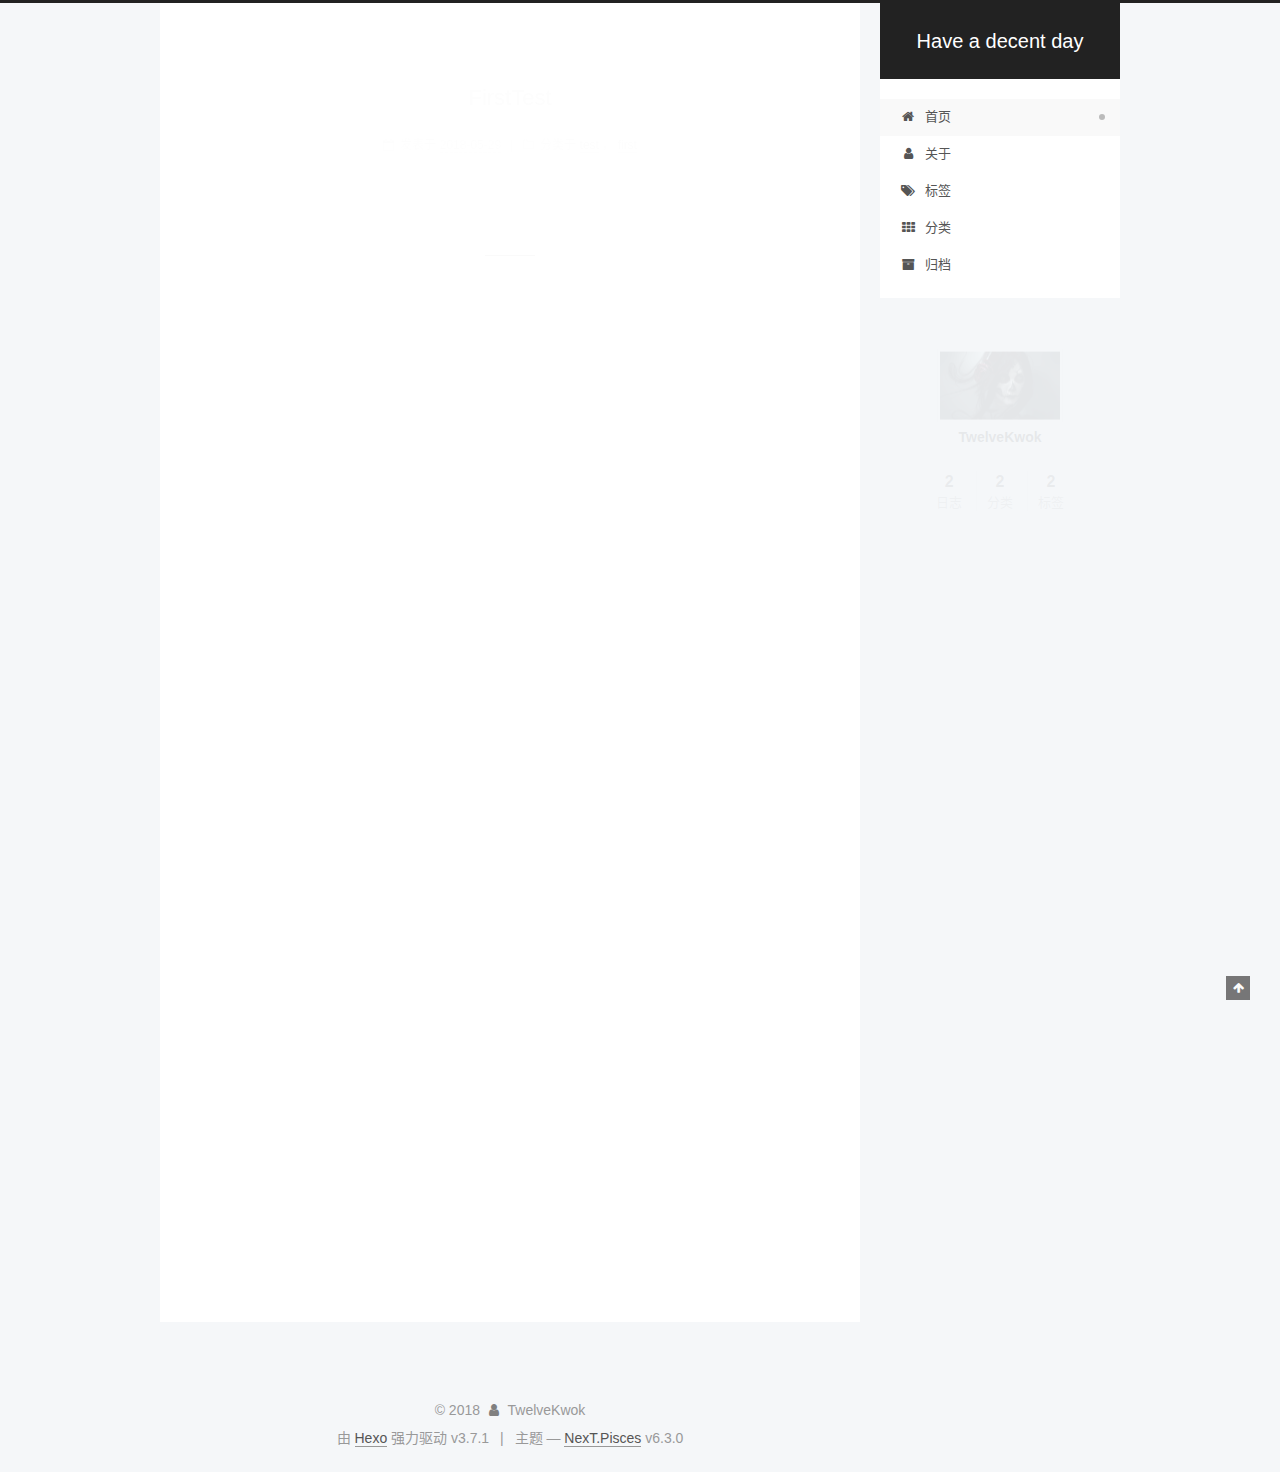
==== commit 3dc3f4db: "Site updated: 2018-05-29 20:52:00" ====
--- a/index.html
+++ b/index.html
@@ -1,178 +1,553 @@
 <!DOCTYPE html>
-<html>
+
+
+
+
+
+
+
+
+
+
+
+
+  
+
+
+<html class="theme-next pisces use-motion" lang="zh-CN">
 <head>
-  <meta charset="utf-8">
-  
-  <meta name="renderer" content="webkit">
-  <meta http-equiv="X-UA-Compatible" content="IE=edge" >
-  <link rel="dns-prefetch" href="http://yoursite.com">
-  <title>Hexo</title>
-  <meta name="viewport" content="width=device-width, initial-scale=1, maximum-scale=1">
+  <meta charset="UTF-8"/>
+<meta http-equiv="X-UA-Compatible" content="IE=edge" />
+<meta name="viewport" content="width=device-width, initial-scale=1, maximum-scale=2"/>
+<meta name="theme-color" content="#222">
+
+
+
+
+
+
+
+
+
+
+
+
+<meta http-equiv="Cache-Control" content="no-transform" />
+<meta http-equiv="Cache-Control" content="no-siteapp" />
+
+
+
+
+
+
+
+
+
+
+
+
+
+
+
+
+
+
+
+
+
+
+<link href="/lib/font-awesome/css/font-awesome.min.css?v=4.6.2" rel="stylesheet" type="text/css" />
+
+<link href="/css/main.css?v=6.3.0" rel="stylesheet" type="text/css" />
+
+
+  <link rel="apple-touch-icon" sizes="180x180" href="/images/apple-touch-icon-next.png?v=6.3.0">
+
+
+  <link rel="icon" type="image/png" sizes="32x32" href="/images/favicon-32x32-next.png?v=6.3.0">
+
+
+  <link rel="icon" type="image/png" sizes="16x16" href="/images/favicon-16x16-next.png?v=6.3.0">
+
+
+  <link rel="mask-icon" href="/images/logo.svg?v=6.3.0" color="#222">
+
+
+
+
+
+
+
+
+
+<script type="text/javascript" id="hexo.configurations">
+  var NexT = window.NexT || {};
+  var CONFIG = {
+    root: '/',
+    scheme: 'Pisces',
+    version: '6.3.0',
+    sidebar: {"position":"right","display":"post","offset":12,"b2t":false,"scrollpercent":false,"onmobile":false},
+    fancybox: false,
+    fastclick: false,
+    lazyload: false,
+    tabs: true,
+    motion: {"enable":true,"async":false,"transition":{"post_block":"fadeIn","post_header":"slideDownIn","post_body":"slideDownIn","coll_header":"slideLeftIn","sidebar":"slideUpIn"}},
+    algolia: {
+      applicationID: '',
+      apiKey: '',
+      indexName: '',
+      hits: {"per_page":10},
+      labels: {"input_placeholder":"Search for Posts","hits_empty":"We didn't find any results for the search: ${query}","hits_stats":"${hits} results found in ${time} ms"}
+    }
+  };
+</script>
+
+
+  
+
+
+
+
   <meta property="og:type" content="website">
-<meta property="og:title" content="Hexo">
+<meta property="og:title" content="Have a decent day">
 <meta property="og:url" content="http://yoursite.com/index.html">
-<meta property="og:site_name" content="Hexo">
-<meta property="og:locale" content="default">
+<meta property="og:site_name" content="Have a decent day">
+<meta property="og:locale" content="zh-CN">
 <meta name="twitter:card" content="summary">
-<meta name="twitter:title" content="Hexo">
-  
-    <link rel="alternative" href="/atom.xml" title="Hexo" type="application/atom+xml">
-  
-  
-    <link rel="icon" href="/favicon.png">
-  
-  <link rel="stylesheet" type="text/css" href="/./main.0cf68a.css">
+<meta name="twitter:title" content="Have a decent day">
+
+
+
+
+
+
+  <link rel="canonical" href="http://yoursite.com/"/>
+
+
+
+<script type="text/javascript" id="page.configurations">
+  CONFIG.page = {
+    sidebar: "",
+  };
+</script>
+
+  <title>Have a decent day</title>
+  
+
+
+
+
+
+
+
+
+
+  <noscript>
   <style type="text/css">
-  
-    #container.show {
-      background: linear-gradient(200deg,#a0cfe4,#e8c37e);
+    .use-motion .motion-element,
+    .use-motion .brand,
+    .use-motion .menu-item,
+    .sidebar-inner,
+    .use-motion .post-block,
+    .use-motion .pagination,
+    .use-motion .comments,
+    .use-motion .post-header,
+    .use-motion .post-body,
+    .use-motion .collection-title { opacity: initial; }
+
+    .use-motion .logo,
+    .use-motion .site-title,
+    .use-motion .site-subtitle {
+      opacity: initial;
+      top: initial;
+    }
+
+    .use-motion {
+      .logo-line-before i { left: initial; }
+      .logo-line-after i { right: initial; }
     }
   </style>
-  
-
-  
+</noscript>
 
 </head>
 
-<body>
-  <div id="container" q-class="show:isCtnShow">
-    <canvas id="anm-canvas" class="anm-canvas"></canvas>
-    <div class="left-col" q-class="show:isShow">
-      
-<div class="overlay" style="background: #4d4d4d"></div>
-<div class="intrude-less">
-	<header id="header" class="inner">
-		<a href="/" class="profilepic">
-			<img src="" class="js-avatar">
-		</a>
-		<hgroup>
-		  <h1 class="header-author"><a href="/">John Doe</a></h1>
-		</hgroup>
-		
-
-		<nav class="header-menu">
-			<ul>
-			
-				<li><a href="/">主页</a></li>
-	        
-				<li><a href="/tags/随笔/">随笔</a></li>
-	        
-			</ul>
-		</nav>
-		<nav class="header-smart-menu">
-    		
-    			
-    			<a q-on="click: openSlider(e, 'innerArchive')" href="javascript:void(0)">所有文章</a>
-    			
-            
-    			
-    			<a q-on="click: openSlider(e, 'friends')" href="javascript:void(0)">友链</a>
-    			
-            
-    			
-    			<a q-on="click: openSlider(e, 'aboutme')" href="javascript:void(0)">关于我</a>
-    			
-            
-		</nav>
-		<nav class="header-nav">
-			<div class="social">
-				
-					<a class="github" target="_blank" href="#" title="github"><i class="icon-github"></i></a>
-		        
-					<a class="weibo" target="_blank" href="#" title="weibo"><i class="icon-weibo"></i></a>
-		        
-					<a class="rss" target="_blank" href="#" title="rss"><i class="icon-rss"></i></a>
-		        
-					<a class="zhihu" target="_blank" href="#" title="zhihu"><i class="icon-zhihu"></i></a>
-		        
-			</div>
-		</nav>
-	</header>		
+<body itemscope itemtype="http://schema.org/WebPage" lang="zh-CN">
+
+  
+  
+    
+  
+
+  <div class="container sidebar-position-right 
+  page-home">
+    <div class="headband"></div>
+
+    <header id="header" class="header" itemscope itemtype="http://schema.org/WPHeader">
+      <div class="header-inner"><div class="site-brand-wrapper">
+  <div class="site-meta ">
+    
+
+    <div class="custom-logo-site-title">
+      <a href="/" class="brand" rel="start">
+        <span class="logo-line-before"><i></i></span>
+        <span class="site-title">Have a decent day</span>
+        <span class="logo-line-after"><i></i></span>
+      </a>
+    </div>
+    
+  </div>
+
+  <div class="site-nav-toggle">
+    <button aria-label="切换导航栏">
+      <span class="btn-bar"></span>
+      <span class="btn-bar"></span>
+      <span class="btn-bar"></span>
+    </button>
+  </div>
 </div>
 
+
+
+<nav class="site-nav">
+  
+    <ul id="menu" class="menu">
+      
+        
+        
+        
+          
+          <li class="menu-item menu-item-home menu-item-active">
+    <a href="/" rel="section">
+      <i class="menu-item-icon fa fa-fw fa-home"></i> <br />首页</a>
+  </li>
+        
+        
+        
+          
+          <li class="menu-item menu-item-about">
+    <a href="/about/" rel="section">
+      <i class="menu-item-icon fa fa-fw fa-user"></i> <br />关于</a>
+  </li>
+        
+        
+        
+          
+          <li class="menu-item menu-item-tags">
+    <a href="/tags/" rel="section">
+      <i class="menu-item-icon fa fa-fw fa-tags"></i> <br />标签</a>
+  </li>
+        
+        
+        
+          
+          <li class="menu-item menu-item-categories">
+    <a href="/categories/" rel="section">
+      <i class="menu-item-icon fa fa-fw fa-th"></i> <br />分类</a>
+  </li>
+        
+        
+        
+          
+          <li class="menu-item menu-item-archives">
+    <a href="/archives/" rel="section">
+      <i class="menu-item-icon fa fa-fw fa-archive"></i> <br />归档</a>
+  </li>
+
+      
+      
+    </ul>
+  
+
+  
+
+  
+</nav>
+
+
+
+  
+
+
+
+</div>
+    </header>
+
+    
+
+
+    <main id="main" class="main">
+      <div class="main-inner">
+        <div class="content-wrap">
+          
+            
+
+          
+          <div id="content" class="content">
+            
+  <section id="posts" class="posts-expand">
+    
+      
+
+  
+
+  
+  
+  
+
+  
+
+  <article class="post post-type-normal" itemscope itemtype="http://schema.org/Article">
+  
+  
+  
+  <div class="post-block">
+    <link itemprop="mainEntityOfPage" href="http://yoursite.com/2018/05/29/FirstTest/">
+
+    <span hidden itemprop="author" itemscope itemtype="http://schema.org/Person">
+      <meta itemprop="name" content="TwelveKwok">
+      <meta itemprop="description" content="">
+      <meta itemprop="image" content="/images/avatar.jpg">
+    </span>
+
+    <span hidden itemprop="publisher" itemscope itemtype="http://schema.org/Organization">
+      <meta itemprop="name" content="Have a decent day">
+    </span>
+
+    
+      <header class="post-header">
+
+        
+        
+          <h1 class="post-title" itemprop="name headline">
+                
+                <a class="post-title-link" href="/2018/05/29/FirstTest/" itemprop="url">
+                  FirstTest
+                </a>
+              
+            
+          </h1>
+        
+
+        <div class="post-meta">
+          <span class="post-time">
+
+            
+            
+            
+
+            
+              <span class="post-meta-item-icon">
+                <i class="fa fa-calendar-o"></i>
+              </span>
+              
+                <span class="post-meta-item-text">发表于</span>
+              
+
+              
+                
+              
+
+              <time title="创建时间：2018-05-29 20:08:56 / 修改时间：20:11:05" itemprop="dateCreated datePublished" datetime="2018-05-29T20:08:56+08:00">2018-05-29</time>
+            
+
+            
+              
+
+              
+            
+          </span>
+
+          
+            <span class="post-category" >
+            
+              <span class="post-meta-divider">|</span>
+            
+              <span class="post-meta-item-icon">
+                <i class="fa fa-folder-o"></i>
+              </span>
+              
+                <span class="post-meta-item-text">分类于</span>
+              
+              
+                <span itemprop="about" itemscope itemtype="http://schema.org/Thing"><a href="/categories/test/" itemprop="url" rel="index"><span itemprop="name">test</span></a></span>
+
+                
+                
+                  ，
+                
+              
+                <span itemprop="about" itemscope itemtype="http://schema.org/Thing"><a href="/categories/test/first/" itemprop="url" rel="index"><span itemprop="name">first</span></a></span>
+
+                
+                
+              
+            </span>
+          
+
+          
+            
+          
+
+          
+          
+
+          
+
+          
+
+          
+
+        </div>
+      </header>
+    
+
+    
+    
+    
+    <div class="post-body" itemprop="articleBody">
+
+      
+      
+
+      
+        
+          
+            
+          
+        
+      
     </div>
-    <div class="mid-col" q-class="show:isShow,hide:isShow|isFalse">
-      
-<nav id="mobile-nav">
-  	<div class="overlay js-overlay" style="background: #4d4d4d"></div>
-	<div class="btnctn js-mobile-btnctn">
-  		<div class="slider-trigger list" q-on="click: openSlider(e)"><i class="icon icon-sort"></i></div>
-	</div>
-	<div class="intrude-less">
-		<header id="header" class="inner">
-			<div class="profilepic">
-				<img src="" class="js-avatar">
-			</div>
-			<hgroup>
-			  <h1 class="header-author js-header-author">John Doe</h1>
-			</hgroup>
-			
-			
-			
-				
-			
-				
-			
-			
-			
-			<nav class="header-nav">
-				<div class="social">
-					
-						<a class="github" target="_blank" href="#" title="github"><i class="icon-github"></i></a>
-			        
-						<a class="weibo" target="_blank" href="#" title="weibo"><i class="icon-weibo"></i></a>
-			        
-						<a class="rss" target="_blank" href="#" title="rss"><i class="icon-rss"></i></a>
-			        
-						<a class="zhihu" target="_blank" href="#" title="zhihu"><i class="icon-zhihu"></i></a>
-			        
-				</div>
-			</nav>
-
-			<nav class="header-menu js-header-menu">
-				<ul style="width: 50%">
-				
-				
-					<li style="width: 50%"><a href="/">主页</a></li>
-		        
-					<li style="width: 50%"><a href="/tags/随笔/">随笔</a></li>
-		        
-				</ul>
-			</nav>
-		</header>				
-	</div>
-	<div class="mobile-mask" style="display:none" q-show="isShow"></div>
-</nav>
-
-      <div id="wrapper" class="body-wrap">
-        <div class="menu-l">
-          <div class="canvas-wrap">
-            <canvas data-colors="#eaeaea" data-sectionHeight="100" data-contentId="js-content" id="myCanvas1" class="anm-canvas"></canvas>
-          </div>
-          <div id="js-content" class="content-ll">
-            
-  
-    <article id="post-hello-world" class="article article-type-post  article-index" itemscope itemprop="blogPost">
-  <div class="article-inner">
-    
-      <header class="article-header">
-        
-  
-    <h1 itemprop="name">
-      <a class="article-title" href="/2018/05/28/hello-world/">Hello World</a>
-    </h1>
-  
-
-        
-        <a href="/2018/05/28/hello-world/" class="archive-article-date">
-  	<time datetime="2018-05-28T11:38:24.731Z" itemprop="datePublished"><i class="icon-calendar icon"></i>2018-05-28</time>
-</a>
-        
+
+    
+
+    
+    
+    
+
+    
+
+    
+
+    
+
+    <footer class="post-footer">
+      
+
+      
+
+      
+
+      
+      
+        <div class="post-eof"></div>
+      
+    </footer>
+  </div>
+  
+  
+  
+  </article>
+
+
+    
+      
+
+  
+
+  
+  
+  
+
+  
+
+  <article class="post post-type-normal" itemscope itemtype="http://schema.org/Article">
+  
+  
+  
+  <div class="post-block">
+    <link itemprop="mainEntityOfPage" href="http://yoursite.com/2018/05/28/hello-world/">
+
+    <span hidden itemprop="author" itemscope itemtype="http://schema.org/Person">
+      <meta itemprop="name" content="TwelveKwok">
+      <meta itemprop="description" content="">
+      <meta itemprop="image" content="/images/avatar.jpg">
+    </span>
+
+    <span hidden itemprop="publisher" itemscope itemtype="http://schema.org/Organization">
+      <meta itemprop="name" content="Have a decent day">
+    </span>
+
+    
+      <header class="post-header">
+
+        
+        
+          <h1 class="post-title" itemprop="name headline">
+                
+                <a class="post-title-link" href="/2018/05/28/hello-world/" itemprop="url">
+                  Hello World
+                </a>
+              
+            
+          </h1>
+        
+
+        <div class="post-meta">
+          <span class="post-time">
+
+            
+            
+            
+
+            
+              <span class="post-meta-item-icon">
+                <i class="fa fa-calendar-o"></i>
+              </span>
+              
+                <span class="post-meta-item-text">发表于</span>
+              
+
+              
+                
+              
+
+              <time title="创建时间：2018-05-28 19:38:24" itemprop="dateCreated datePublished" datetime="2018-05-28T19:38:24+08:00">2018-05-28</time>
+            
+
+            
+          </span>
+
+          
+
+          
+            
+          
+
+          
+          
+
+          
+
+          
+
+          
+
+        </div>
       </header>
     
-    <div class="article-entry" itemprop="articleBody">
-      
-        <p>Welcome to <a href="https://hexo.io/" target="_blank" rel="noopener">Hexo</a>! This is your very first post. Check <a href="https://hexo.io/docs/" target="_blank" rel="noopener">documentation</a> for more info. If you get any problems when using Hexo, you can find the answer in <a href="https://hexo.io/docs/troubleshooting.html" target="_blank" rel="noopener">troubleshooting</a> or you can ask me on <a href="https://github.com/hexojs/hexo/issues" target="_blank" rel="noopener">GitHub</a>.</p>
+
+    
+    
+    
+    <div class="post-body" itemprop="articleBody">
+
+      
+      
+
+      
+        
+          
+            <p>Welcome to <a href="https://hexo.io/" target="_blank" rel="noopener">Hexo</a>! This is your very first post. Check <a href="https://hexo.io/docs/" target="_blank" rel="noopener">documentation</a> for more info. If you get any problems when using Hexo, you can find the answer in <a href="https://hexo.io/docs/troubleshooting.html" target="_blank" rel="noopener">troubleshooting</a> or you can ask me on <a href="https://github.com/hexojs/hexo/issues" target="_blank" rel="noopener">GitHub</a>.</p>
 <h2 id="Quick-Start"><a href="#Quick-Start" class="headerlink" title="Quick Start"></a>Quick Start</h2><h3 id="Create-a-new-post"><a href="#Create-a-new-post" class="headerlink" title="Create a new post"></a>Create a new post</h3><figure class="highlight bash"><table><tr><td class="gutter"><pre><span class="line">1</span><br></pre></td><td class="code"><pre><span class="line">$ hexo new <span class="string">"My New Post"</span></span><br></pre></td></tr></table></figure>
 <p>More info: <a href="https://hexo.io/docs/writing.html" target="_blank" rel="noopener">Writing</a></p>
 <h3 id="Run-server"><a href="#Run-server" class="headerlink" title="Run server"></a>Run server</h3><figure class="highlight bash"><table><tr><td class="gutter"><pre><span class="line">1</span><br></pre></td><td class="code"><pre><span class="line">$ hexo server</span><br></pre></td></tr></table></figure>
@@ -182,293 +557,345 @@
 <h3 id="Deploy-to-remote-sites"><a href="#Deploy-to-remote-sites" class="headerlink" title="Deploy to remote sites"></a>Deploy to remote sites</h3><figure class="highlight bash"><table><tr><td class="gutter"><pre><span class="line">1</span><br></pre></td><td class="code"><pre><span class="line">$ hexo deploy</span><br></pre></td></tr></table></figure>
 <p>More info: <a href="https://hexo.io/docs/deployment.html" target="_blank" rel="noopener">Deployment</a></p>
 
-      
-
+          
+        
       
     </div>
-    <div class="article-info article-info-index">
-      
-      
-      
-
-      
-        <p class="article-more-link">
-          <a class="article-more-a" href="/2018/05/28/hello-world/">展开全文 >></a>
-        </p>
-      
-
-      
-      <div class="clearfix"></div>
+
+    
+
+    
+    
+    
+
+    
+
+    
+
+    
+
+    <footer class="post-footer">
+      
+
+      
+
+      
+
+      
+      
+        <div class="post-eof"></div>
+      
+    </footer>
+  </div>
+  
+  
+  
+  </article>
+
+
+    
+  </section>
+
+  
+
+
+          </div>
+          
+
+        </div>
+        
+          
+  
+  <div class="sidebar-toggle">
+    <div class="sidebar-toggle-line-wrap">
+      <span class="sidebar-toggle-line sidebar-toggle-line-first"></span>
+      <span class="sidebar-toggle-line sidebar-toggle-line-middle"></span>
+      <span class="sidebar-toggle-line sidebar-toggle-line-last"></span>
     </div>
   </div>
-</article>
-
-<aside class="wrap-side-operation">
-    <div class="mod-side-operation">
-        
-        <div class="jump-container" id="js-jump-container" style="display:none;">
-            <a href="javascript:void(0)" class="mod-side-operation__jump-to-top">
-                <i class="icon-font icon-back"></i>
-            </a>
-            <div id="js-jump-plan-container" class="jump-plan-container" style="top: -11px;">
-                <i class="icon-font icon-plane jump-plane"></i>
-            </div>
+
+  <aside id="sidebar" class="sidebar">
+    
+    <div class="sidebar-inner">
+
+      
+
+      
+
+      <section class="site-overview-wrap sidebar-panel sidebar-panel-active">
+        <div class="site-overview">
+          <div class="site-author motion-element" itemprop="author" itemscope itemtype="http://schema.org/Person">
+            
+              <img class="site-author-image" itemprop="image"
+                src="/images/avatar.jpg"
+                alt="TwelveKwok" />
+            
+              <p class="site-author-name" itemprop="name">TwelveKwok</p>
+              <p class="site-description motion-element" itemprop="description"></p>
+          </div>
+
+          
+            <nav class="site-state motion-element">
+              
+                <div class="site-state-item site-state-posts">
+                
+                  <a href="/archives/">
+                
+                    <span class="site-state-item-count">2</span>
+                    <span class="site-state-item-name">日志</span>
+                  </a>
+                </div>
+              
+
+              
+                
+                
+                <div class="site-state-item site-state-categories">
+                  <a href="/categories/index.html">
+                    
+                    
+                      
+                    
+                      
+                    
+                    <span class="site-state-item-count">2</span>
+                    <span class="site-state-item-name">分类</span>
+                  </a>
+                </div>
+              
+
+              
+                
+                
+                <div class="site-state-item site-state-tags">
+                  <a href="/tags/index.html">
+                    
+                    
+                      
+                    
+                      
+                    
+                    <span class="site-state-item-count">2</span>
+                    <span class="site-state-item-name">标签</span>
+                  </a>
+                </div>
+              
+            </nav>
+          
+
+          
+
+          
+
+          
+          
+
+          
+          
+
+          
+            
+          
+          
+
         </div>
-        
-        
+      </section>
+
+      
+
+      
+
     </div>
-</aside>
-
-
-
-
-  
-  
-
-
-          </div>
-        </div>
+  </aside>
+
+
+        
       </div>
-      <footer id="footer">
-  <div class="outer">
-    <div id="footer-info">
-    	<div class="footer-left">
-    		&copy; 2018 John Doe
-    	</div>
-      	<div class="footer-right">
-      		<a href="http://hexo.io/" target="_blank">Hexo</a>  Theme <a href="https://github.com/litten/hexo-theme-yilia" target="_blank">Yilia</a> by Litten
-      	</div>
-    </div>
+    </main>
+
+    <footer id="footer" class="footer">
+      <div class="footer-inner">
+        <div class="copyright">&copy; <span itemprop="copyrightYear">2018</span>
+  <span class="with-love" id="animate">
+    <i class="fa fa-user"></i>
+  </span>
+  <span class="author" itemprop="copyrightHolder">TwelveKwok</span>
+
+  
+
+  
+</div>
+
+
+
+
+  <div class="powered-by">由 <a class="theme-link" target="_blank" href="https://hexo.io">Hexo</a> 强力驱动 v3.7.1</div>
+
+
+
+  <span class="post-meta-divider">|</span>
+
+
+
+  <div class="theme-info">主题 &mdash; <a class="theme-link" target="_blank" href="https://github.com/theme-next/hexo-theme-next">NexT.Pisces</a> v6.3.0</div>
+
+
+
+
+        
+
+
+
+
+
+
+
+
+        
+      </div>
+    </footer>
+
+    
+      <div class="back-to-top">
+        <i class="fa fa-arrow-up"></i>
+        
+      </div>
+    
+
+    
+
   </div>
-</footer>
-    </div>
-    <script>
-	var yiliaConfig = {
-		mathjax: false,
-		isHome: true,
-		isPost: false,
-		isArchive: false,
-		isTag: false,
-		isCategory: false,
-		open_in_new: false,
-		toc_hide_index: true,
-		root: "/",
-		innerArchive: true,
-		showTags: false
-	}
+
+  
+
+<script type="text/javascript">
+  if (Object.prototype.toString.call(window.Promise) !== '[object Function]') {
+    window.Promise = null;
+  }
 </script>
 
-<script>!function(t){function n(e){if(r[e])return r[e].exports;var i=r[e]={exports:{},id:e,loaded:!1};return t[e].call(i.exports,i,i.exports,n),i.loaded=!0,i.exports}var r={};n.m=t,n.c=r,n.p="./",n(0)}([function(t,n,r){r(195),t.exports=r(191)},function(t,n,r){var e=r(3),i=r(52),o=r(27),u=r(28),c=r(53),f="prototype",a=function(t,n,r){var s,l,h,v,p=t&a.F,d=t&a.G,y=t&a.S,g=t&a.P,b=t&a.B,m=d?e:y?e[n]||(e[n]={}):(e[n]||{})[f],x=d?i:i[n]||(i[n]={}),w=x[f]||(x[f]={});d&&(r=n);for(s in r)l=!p&&m&&void 0!==m[s],h=(l?m:r)[s],v=b&&l?c(h,e):g&&"function"==typeof h?c(Function.call,h):h,m&&u(m,s,h,t&a.U),x[s]!=h&&o(x,s,v),g&&w[s]!=h&&(w[s]=h)};e.core=i,a.F=1,a.G=2,a.S=4,a.P=8,a.B=16,a.W=32,a.U=64,a.R=128,t.exports=a},function(t,n,r){var e=r(6);t.exports=function(t){if(!e(t))throw TypeError(t+" is not an object!");return t}},function(t,n){var r=t.exports="undefined"!=typeof window&&window.Math==Math?window:"undefined"!=typeof self&&self.Math==Math?self:Function("return this")();"number"==typeof __g&&(__g=r)},function(t,n){t.exports=function(t){try{return!!t()}catch(t){return!0}}},function(t,n){var r=t.exports="undefined"!=typeof window&&window.Math==Math?window:"undefined"!=typeof self&&self.Math==Math?self:Function("return this")();"number"==typeof __g&&(__g=r)},function(t,n){t.exports=function(t){return"object"==typeof t?null!==t:"function"==typeof t}},function(t,n,r){var e=r(126)("wks"),i=r(76),o=r(3).Symbol,u="function"==typeof o;(t.exports=function(t){return e[t]||(e[t]=u&&o[t]||(u?o:i)("Symbol."+t))}).store=e},function(t,n){var r={}.hasOwnProperty;t.exports=function(t,n){return r.call(t,n)}},function(t,n,r){var e=r(94),i=r(33);t.exports=function(t){return e(i(t))}},function(t,n,r){t.exports=!r(4)(function(){return 7!=Object.defineProperty({},"a",{get:function(){return 7}}).a})},function(t,n,r){var e=r(2),i=r(167),o=r(50),u=Object.defineProperty;n.f=r(10)?Object.defineProperty:function(t,n,r){if(e(t),n=o(n,!0),e(r),i)try{return u(t,n,r)}catch(t){}if("get"in r||"set"in r)throw TypeError("Accessors not supported!");return"value"in r&&(t[n]=r.value),t}},function(t,n,r){t.exports=!r(18)(function(){return 7!=Object.defineProperty({},"a",{get:function(){return 7}}).a})},function(t,n,r){var e=r(14),i=r(22);t.exports=r(12)?function(t,n,r){return e.f(t,n,i(1,r))}:function(t,n,r){return t[n]=r,t}},function(t,n,r){var e=r(20),i=r(58),o=r(42),u=Object.defineProperty;n.f=r(12)?Object.defineProperty:function(t,n,r){if(e(t),n=o(n,!0),e(r),i)try{return u(t,n,r)}catch(t){}if("get"in r||"set"in r)throw TypeError("Accessors not supported!");return"value"in r&&(t[n]=r.value),t}},function(t,n,r){var e=r(40)("wks"),i=r(23),o=r(5).Symbol,u="function"==typeof o;(t.exports=function(t){return e[t]||(e[t]=u&&o[t]||(u?o:i)("Symbol."+t))}).store=e},function(t,n,r){var e=r(67),i=Math.min;t.exports=function(t){return t>0?i(e(t),9007199254740991):0}},function(t,n,r){var e=r(46);t.exports=function(t){return Object(e(t))}},function(t,n){t.exports=function(t){try{return!!t()}catch(t){return!0}}},function(t,n,r){var e=r(63),i=r(34);t.exports=Object.keys||function(t){return e(t,i)}},function(t,n,r){var e=r(21);t.exports=function(t){if(!e(t))throw TypeError(t+" is not an object!");return t}},function(t,n){t.exports=function(t){return"object"==typeof t?null!==t:"function"==typeof t}},function(t,n){t.exports=function(t,n){return{enumerable:!(1&t),configurable:!(2&t),writable:!(4&t),value:n}}},function(t,n){var r=0,e=Math.random();t.exports=function(t){return"Symbol(".concat(void 0===t?"":t,")_",(++r+e).toString(36))}},function(t,n){var r={}.hasOwnProperty;t.exports=function(t,n){return r.call(t,n)}},function(t,n){var r=t.exports={version:"2.4.0"};"number"==typeof __e&&(__e=r)},function(t,n){t.exports=function(t){if("function"!=typeof t)throw TypeError(t+" is not a function!");return t}},function(t,n,r){var e=r(11),i=r(66);t.exports=r(10)?function(t,n,r){return e.f(t,n,i(1,r))}:function(t,n,r){return t[n]=r,t}},function(t,n,r){var e=r(3),i=r(27),o=r(24),u=r(76)("src"),c="toString",f=Function[c],a=(""+f).split(c);r(52).inspectSource=function(t){return f.call(t)},(t.exports=function(t,n,r,c){var f="function"==typeof r;f&&(o(r,"name")||i(r,"name",n)),t[n]!==r&&(f&&(o(r,u)||i(r,u,t[n]?""+t[n]:a.join(String(n)))),t===e?t[n]=r:c?t[n]?t[n]=r:i(t,n,r):(delete t[n],i(t,n,r)))})(Function.prototype,c,function(){return"function"==typeof this&&this[u]||f.call(this)})},function(t,n,r){var e=r(1),i=r(4),o=r(46),u=function(t,n,r,e){var i=String(o(t)),u="<"+n;return""!==r&&(u+=" "+r+'="'+String(e).replace(/"/g,"&quot;")+'"'),u+">"+i+"</"+n+">"};t.exports=function(t,n){var r={};r[t]=n(u),e(e.P+e.F*i(function(){var n=""[t]('"');return n!==n.toLowerCase()||n.split('"').length>3}),"String",r)}},function(t,n,r){var e=r(115),i=r(46);t.exports=function(t){return e(i(t))}},function(t,n,r){var e=r(116),i=r(66),o=r(30),u=r(50),c=r(24),f=r(167),a=Object.getOwnPropertyDescriptor;n.f=r(10)?a:function(t,n){if(t=o(t),n=u(n,!0),f)try{return a(t,n)}catch(t){}if(c(t,n))return i(!e.f.call(t,n),t[n])}},function(t,n,r){var e=r(24),i=r(17),o=r(145)("IE_PROTO"),u=Object.prototype;t.exports=Object.getPrototypeOf||function(t){return t=i(t),e(t,o)?t[o]:"function"==typeof t.constructor&&t instanceof t.constructor?t.constructor.prototype:t instanceof Object?u:null}},function(t,n){t.exports=function(t){if(void 0==t)throw TypeError("Can't call method on  "+t);return t}},function(t,n){t.exports="constructor,hasOwnProperty,isPrototypeOf,propertyIsEnumerable,toLocaleString,toString,valueOf".split(",")},function(t,n){t.exports={}},function(t,n){t.exports=!0},function(t,n){n.f={}.propertyIsEnumerable},function(t,n,r){var e=r(14).f,i=r(8),o=r(15)("toStringTag");t.exports=function(t,n,r){t&&!i(t=r?t:t.prototype,o)&&e(t,o,{configurable:!0,value:n})}},function(t,n,r){var e=r(40)("keys"),i=r(23);t.exports=function(t){return e[t]||(e[t]=i(t))}},function(t,n,r){var e=r(5),i="__core-js_shared__",o=e[i]||(e[i]={});t.exports=function(t){return o[t]||(o[t]={})}},function(t,n){var r=Math.ceil,e=Math.floor;t.exports=function(t){return isNaN(t=+t)?0:(t>0?e:r)(t)}},function(t,n,r){var e=r(21);t.exports=function(t,n){if(!e(t))return t;var r,i;if(n&&"function"==typeof(r=t.toString)&&!e(i=r.call(t)))return i;if("function"==typeof(r=t.valueOf)&&!e(i=r.call(t)))return i;if(!n&&"function"==typeof(r=t.toString)&&!e(i=r.call(t)))return i;throw TypeError("Can't convert object to primitive value")}},function(t,n,r){var e=r(5),i=r(25),o=r(36),u=r(44),c=r(14).f;t.exports=function(t){var n=i.Symbol||(i.Symbol=o?{}:e.Symbol||{});"_"==t.charAt(0)||t in n||c(n,t,{value:u.f(t)})}},function(t,n,r){n.f=r(15)},function(t,n){var r={}.toString;t.exports=function(t){return r.call(t).slice(8,-1)}},function(t,n){t.exports=function(t){if(void 0==t)throw TypeError("Can't call method on  "+t);return t}},function(t,n,r){var e=r(4);t.exports=function(t,n){return!!t&&e(function(){n?t.call(null,function(){},1):t.call(null)})}},function(t,n,r){var e=r(53),i=r(115),o=r(17),u=r(16),c=r(203);t.exports=function(t,n){var r=1==t,f=2==t,a=3==t,s=4==t,l=6==t,h=5==t||l,v=n||c;return function(n,c,p){for(var d,y,g=o(n),b=i(g),m=e(c,p,3),x=u(b.length),w=0,S=r?v(n,x):f?v(n,0):void 0;x>w;w++)if((h||w in b)&&(d=b[w],y=m(d,w,g),t))if(r)S[w]=y;else if(y)switch(t){case 3:return!0;case 5:return d;case 6:return w;case 2:S.push(d)}else if(s)return!1;return l?-1:a||s?s:S}}},function(t,n,r){var e=r(1),i=r(52),o=r(4);t.exports=function(t,n){var r=(i.Object||{})[t]||Object[t],u={};u[t]=n(r),e(e.S+e.F*o(function(){r(1)}),"Object",u)}},function(t,n,r){var e=r(6);t.exports=function(t,n){if(!e(t))return t;var r,i;if(n&&"function"==typeof(r=t.toString)&&!e(i=r.call(t)))return i;if("function"==typeof(r=t.valueOf)&&!e(i=r.call(t)))return i;if(!n&&"function"==typeof(r=t.toString)&&!e(i=r.call(t)))return i;throw TypeError("Can't convert object to primitive value")}},function(t,n,r){var e=r(5),i=r(25),o=r(91),u=r(13),c="prototype",f=function(t,n,r){var a,s,l,h=t&f.F,v=t&f.G,p=t&f.S,d=t&f.P,y=t&f.B,g=t&f.W,b=v?i:i[n]||(i[n]={}),m=b[c],x=v?e:p?e[n]:(e[n]||{})[c];v&&(r=n);for(a in r)(s=!h&&x&&void 0!==x[a])&&a in b||(l=s?x[a]:r[a],b[a]=v&&"function"!=typeof x[a]?r[a]:y&&s?o(l,e):g&&x[a]==l?function(t){var n=function(n,r,e){if(this instanceof t){switch(arguments.length){case 0:return new t;case 1:return new t(n);case 2:return new t(n,r)}return new t(n,r,e)}return t.apply(this,arguments)};return n[c]=t[c],n}(l):d&&"function"==typeof l?o(Function.call,l):l,d&&((b.virtual||(b.virtual={}))[a]=l,t&f.R&&m&&!m[a]&&u(m,a,l)))};f.F=1,f.G=2,f.S=4,f.P=8,f.B=16,f.W=32,f.U=64,f.R=128,t.exports=f},function(t,n){var r=t.exports={version:"2.4.0"};"number"==typeof __e&&(__e=r)},function(t,n,r){var e=r(26);t.exports=function(t,n,r){if(e(t),void 0===n)return t;switch(r){case 1:return function(r){return t.call(n,r)};case 2:return function(r,e){return t.call(n,r,e)};case 3:return function(r,e,i){return t.call(n,r,e,i)}}return function(){return t.apply(n,arguments)}}},function(t,n,r){var e=r(183),i=r(1),o=r(126)("metadata"),u=o.store||(o.store=new(r(186))),c=function(t,n,r){var i=u.get(t);if(!i){if(!r)return;u.set(t,i=new e)}var o=i.get(n);if(!o){if(!r)return;i.set(n,o=new e)}return o},f=function(t,n,r){var e=c(n,r,!1);return void 0!==e&&e.has(t)},a=function(t,n,r){var e=c(n,r,!1);return void 0===e?void 0:e.get(t)},s=function(t,n,r,e){c(r,e,!0).set(t,n)},l=function(t,n){var r=c(t,n,!1),e=[];return r&&r.forEach(function(t,n){e.push(n)}),e},h=function(t){return void 0===t||"symbol"==typeof t?t:String(t)},v=function(t){i(i.S,"Reflect",t)};t.exports={store:u,map:c,has:f,get:a,set:s,keys:l,key:h,exp:v}},function(t,n,r){"use strict";if(r(10)){var e=r(69),i=r(3),o=r(4),u=r(1),c=r(127),f=r(152),a=r(53),s=r(68),l=r(66),h=r(27),v=r(73),p=r(67),d=r(16),y=r(75),g=r(50),b=r(24),m=r(180),x=r(114),w=r(6),S=r(17),_=r(137),O=r(70),E=r(32),P=r(71).f,j=r(154),F=r(76),M=r(7),A=r(48),N=r(117),T=r(146),I=r(155),k=r(80),L=r(123),R=r(74),C=r(130),D=r(160),U=r(11),W=r(31),G=U.f,B=W.f,V=i.RangeError,z=i.TypeError,q=i.Uint8Array,K="ArrayBuffer",J="Shared"+K,Y="BYTES_PER_ELEMENT",H="prototype",$=Array[H],X=f.ArrayBuffer,Q=f.DataView,Z=A(0),tt=A(2),nt=A(3),rt=A(4),et=A(5),it=A(6),ot=N(!0),ut=N(!1),ct=I.values,ft=I.keys,at=I.entries,st=$.lastIndexOf,lt=$.reduce,ht=$.reduceRight,vt=$.join,pt=$.sort,dt=$.slice,yt=$.toString,gt=$.toLocaleString,bt=M("iterator"),mt=M("toStringTag"),xt=F("typed_constructor"),wt=F("def_constructor"),St=c.CONSTR,_t=c.TYPED,Ot=c.VIEW,Et="Wrong length!",Pt=A(1,function(t,n){return Tt(T(t,t[wt]),n)}),jt=o(function(){return 1===new q(new Uint16Array([1]).buffer)[0]}),Ft=!!q&&!!q[H].set&&o(function(){new q(1).set({})}),Mt=function(t,n){if(void 0===t)throw z(Et);var r=+t,e=d(t);if(n&&!m(r,e))throw V(Et);return e},At=function(t,n){var r=p(t);if(r<0||r%n)throw V("Wrong offset!");return r},Nt=function(t){if(w(t)&&_t in t)return t;throw z(t+" is not a typed array!")},Tt=function(t,n){if(!(w(t)&&xt in t))throw z("It is not a typed array constructor!");return new t(n)},It=function(t,n){return kt(T(t,t[wt]),n)},kt=function(t,n){for(var r=0,e=n.length,i=Tt(t,e);e>r;)i[r]=n[r++];return i},Lt=function(t,n,r){G(t,n,{get:function(){return this._d[r]}})},Rt=function(t){var n,r,e,i,o,u,c=S(t),f=arguments.length,s=f>1?arguments[1]:void 0,l=void 0!==s,h=j(c);if(void 0!=h&&!_(h)){for(u=h.call(c),e=[],n=0;!(o=u.next()).done;n++)e.push(o.value);c=e}for(l&&f>2&&(s=a(s,arguments[2],2)),n=0,r=d(c.length),i=Tt(this,r);r>n;n++)i[n]=l?s(c[n],n):c[n];return i},Ct=function(){for(var t=0,n=arguments.length,r=Tt(this,n);n>t;)r[t]=arguments[t++];return r},Dt=!!q&&o(function(){gt.call(new q(1))}),Ut=function(){return gt.apply(Dt?dt.call(Nt(this)):Nt(this),arguments)},Wt={copyWithin:function(t,n){return D.call(Nt(this),t,n,arguments.length>2?arguments[2]:void 0)},every:function(t){return rt(Nt(this),t,arguments.length>1?arguments[1]:void 0)},fill:function(t){return C.apply(Nt(this),arguments)},filter:function(t){return It(this,tt(Nt(this),t,arguments.length>1?arguments[1]:void 0))},find:function(t){return et(Nt(this),t,arguments.length>1?arguments[1]:void 0)},findIndex:function(t){return it(Nt(this),t,arguments.length>1?arguments[1]:void 0)},forEach:function(t){Z(Nt(this),t,arguments.length>1?arguments[1]:void 0)},indexOf:function(t){return ut(Nt(this),t,arguments.length>1?arguments[1]:void 0)},includes:function(t){return ot(Nt(this),t,arguments.length>1?arguments[1]:void 0)},join:function(t){return vt.apply(Nt(this),arguments)},lastIndexOf:function(t){return st.apply(Nt(this),arguments)},map:function(t){return Pt(Nt(this),t,arguments.length>1?arguments[1]:void 0)},reduce:function(t){return lt.apply(Nt(this),arguments)},reduceRight:function(t){return ht.apply(Nt(this),arguments)},reverse:function(){for(var t,n=this,r=Nt(n).length,e=Math.floor(r/2),i=0;i<e;)t=n[i],n[i++]=n[--r],n[r]=t;return n},some:function(t){return nt(Nt(this),t,arguments.length>1?arguments[1]:void 0)},sort:function(t){return pt.call(Nt(this),t)},subarray:function(t,n){var r=Nt(this),e=r.length,i=y(t,e);return new(T(r,r[wt]))(r.buffer,r.byteOffset+i*r.BYTES_PER_ELEMENT,d((void 0===n?e:y(n,e))-i))}},Gt=function(t,n){return It(this,dt.call(Nt(this),t,n))},Bt=function(t){Nt(this);var n=At(arguments[1],1),r=this.length,e=S(t),i=d(e.length),o=0;if(i+n>r)throw V(Et);for(;o<i;)this[n+o]=e[o++]},Vt={entries:function(){return at.call(Nt(this))},keys:function(){return ft.call(Nt(this))},values:function(){return ct.call(Nt(this))}},zt=function(t,n){return w(t)&&t[_t]&&"symbol"!=typeof n&&n in t&&String(+n)==String(n)},qt=function(t,n){return zt(t,n=g(n,!0))?l(2,t[n]):B(t,n)},Kt=function(t,n,r){return!(zt(t,n=g(n,!0))&&w(r)&&b(r,"value"))||b(r,"get")||b(r,"set")||r.configurable||b(r,"writable")&&!r.writable||b(r,"enumerable")&&!r.enumerable?G(t,n,r):(t[n]=r.value,t)};St||(W.f=qt,U.f=Kt),u(u.S+u.F*!St,"Object",{getOwnPropertyDescriptor:qt,defineProperty:Kt}),o(function(){yt.call({})})&&(yt=gt=function(){return vt.call(this)});var Jt=v({},Wt);v(Jt,Vt),h(Jt,bt,Vt.values),v(Jt,{slice:Gt,set:Bt,constructor:function(){},toString:yt,toLocaleString:Ut}),Lt(Jt,"buffer","b"),Lt(Jt,"byteOffset","o"),Lt(Jt,"byteLength","l"),Lt(Jt,"length","e"),G(Jt,mt,{get:function(){return this[_t]}}),t.exports=function(t,n,r,f){f=!!f;var a=t+(f?"Clamped":"")+"Array",l="Uint8Array"!=a,v="get"+t,p="set"+t,y=i[a],g=y||{},b=y&&E(y),m=!y||!c.ABV,S={},_=y&&y[H],j=function(t,r){var e=t._d;return e.v[v](r*n+e.o,jt)},F=function(t,r,e){var i=t._d;f&&(e=(e=Math.round(e))<0?0:e>255?255:255&e),i.v[p](r*n+i.o,e,jt)},M=function(t,n){G(t,n,{get:function(){return j(this,n)},set:function(t){return F(this,n,t)},enumerable:!0})};m?(y=r(function(t,r,e,i){s(t,y,a,"_d");var o,u,c,f,l=0,v=0;if(w(r)){if(!(r instanceof X||(f=x(r))==K||f==J))return _t in r?kt(y,r):Rt.call(y,r);o=r,v=At(e,n);var p=r.byteLength;if(void 0===i){if(p%n)throw V(Et);if((u=p-v)<0)throw V(Et)}else if((u=d(i)*n)+v>p)throw V(Et);c=u/n}else c=Mt(r,!0),u=c*n,o=new X(u);for(h(t,"_d",{b:o,o:v,l:u,e:c,v:new Q(o)});l<c;)M(t,l++)}),_=y[H]=O(Jt),h(_,"constructor",y)):L(function(t){new y(null),new y(t)},!0)||(y=r(function(t,r,e,i){s(t,y,a);var o;return w(r)?r instanceof X||(o=x(r))==K||o==J?void 0!==i?new g(r,At(e,n),i):void 0!==e?new g(r,At(e,n)):new g(r):_t in r?kt(y,r):Rt.call(y,r):new g(Mt(r,l))}),Z(b!==Function.prototype?P(g).concat(P(b)):P(g),function(t){t in y||h(y,t,g[t])}),y[H]=_,e||(_.constructor=y));var A=_[bt],N=!!A&&("values"==A.name||void 0==A.name),T=Vt.values;h(y,xt,!0),h(_,_t,a),h(_,Ot,!0),h(_,wt,y),(f?new y(1)[mt]==a:mt in _)||G(_,mt,{get:function(){return a}}),S[a]=y,u(u.G+u.W+u.F*(y!=g),S),u(u.S,a,{BYTES_PER_ELEMENT:n,from:Rt,of:Ct}),Y in _||h(_,Y,n),u(u.P,a,Wt),R(a),u(u.P+u.F*Ft,a,{set:Bt}),u(u.P+u.F*!N,a,Vt),u(u.P+u.F*(_.toString!=yt),a,{toString:yt}),u(u.P+u.F*o(function(){new y(1).slice()}),a,{slice:Gt}),u(u.P+u.F*(o(function(){return[1,2].toLocaleString()!=new y([1,2]).toLocaleString()})||!o(function(){_.toLocaleString.call([1,2])})),a,{toLocaleString:Ut}),k[a]=N?A:T,e||N||h(_,bt,T)}}else t.exports=function(){}},function(t,n){var r={}.toString;t.exports=function(t){return r.call(t).slice(8,-1)}},function(t,n,r){var e=r(21),i=r(5).document,o=e(i)&&e(i.createElement);t.exports=function(t){return o?i.createElement(t):{}}},function(t,n,r){t.exports=!r(12)&&!r(18)(function(){return 7!=Object.defineProperty(r(57)("div"),"a",{get:function(){return 7}}).a})},function(t,n,r){"use strict";var e=r(36),i=r(51),o=r(64),u=r(13),c=r(8),f=r(35),a=r(96),s=r(38),l=r(103),h=r(15)("iterator"),v=!([].keys&&"next"in[].keys()),p="keys",d="values",y=function(){return this};t.exports=function(t,n,r,g,b,m,x){a(r,n,g);var w,S,_,O=function(t){if(!v&&t in F)return F[t];switch(t){case p:case d:return function(){return new r(this,t)}}return function(){return new r(this,t)}},E=n+" Iterator",P=b==d,j=!1,F=t.prototype,M=F[h]||F["@@iterator"]||b&&F[b],A=M||O(b),N=b?P?O("entries"):A:void 0,T="Array"==n?F.entries||M:M;if(T&&(_=l(T.call(new t)))!==Object.prototype&&(s(_,E,!0),e||c(_,h)||u(_,h,y)),P&&M&&M.name!==d&&(j=!0,A=function(){return M.call(this)}),e&&!x||!v&&!j&&F[h]||u(F,h,A),f[n]=A,f[E]=y,b)if(w={values:P?A:O(d),keys:m?A:O(p),entries:N},x)for(S in w)S in F||o(F,S,w[S]);else i(i.P+i.F*(v||j),n,w);return w}},function(t,n,r){var e=r(20),i=r(100),o=r(34),u=r(39)("IE_PROTO"),c=function(){},f="prototype",a=function(){var t,n=r(57)("iframe"),e=o.length;for(n.style.display="none",r(93).appendChild(n),n.src="javascript:",t=n.contentWindow.document,t.open(),t.write("<script>document.F=Object<\/script>"),t.close(),a=t.F;e--;)delete a[f][o[e]];return a()};t.exports=Object.create||function(t,n){var r;return null!==t?(c[f]=e(t),r=new c,c[f]=null,r[u]=t):r=a(),void 0===n?r:i(r,n)}},function(t,n,r){var e=r(63),i=r(34).concat("length","prototype");n.f=Object.getOwnPropertyNames||function(t){return e(t,i)}},function(t,n){n.f=Object.getOwnPropertySymbols},function(t,n,r){var e=r(8),i=r(9),o=r(90)(!1),u=r(39)("IE_PROTO");t.exports=function(t,n){var r,c=i(t),f=0,a=[];for(r in c)r!=u&&e(c,r)&&a.push(r);for(;n.length>f;)e(c,r=n[f++])&&(~o(a,r)||a.push(r));return a}},function(t,n,r){t.exports=r(13)},function(t,n,r){var e=r(76)("meta"),i=r(6),o=r(24),u=r(11).f,c=0,f=Object.isExtensible||function(){return!0},a=!r(4)(function(){return f(Object.preventExtensions({}))}),s=function(t){u(t,e,{value:{i:"O"+ ++c,w:{}}})},l=function(t,n){if(!i(t))return"symbol"==typeof t?t:("string"==typeof t?"S":"P")+t;if(!o(t,e)){if(!f(t))return"F";if(!n)return"E";s(t)}return t[e].i},h=function(t,n){if(!o(t,e)){if(!f(t))return!0;if(!n)return!1;s(t)}return t[e].w},v=function(t){return a&&p.NEED&&f(t)&&!o(t,e)&&s(t),t},p=t.exports={KEY:e,NEED:!1,fastKey:l,getWeak:h,onFreeze:v}},function(t,n){t.exports=function(t,n){return{enumerable:!(1&t),configurable:!(2&t),writable:!(4&t),value:n}}},function(t,n){var r=Math.ceil,e=Math.floor;t.exports=function(t){return isNaN(t=+t)?0:(t>0?e:r)(t)}},function(t,n){t.exports=function(t,n,r,e){if(!(t instanceof n)||void 0!==e&&e in t)throw TypeError(r+": incorrect invocation!");return t}},function(t,n){t.exports=!1},function(t,n,r){var e=r(2),i=r(173),o=r(133),u=r(145)("IE_PROTO"),c=function(){},f="prototype",a=function(){var t,n=r(132)("iframe"),e=o.length;for(n.style.display="none",r(135).appendChild(n),n.src="javascript:",t=n.contentWindow.document,t.open(),t.write("<script>document.F=Object<\/script>"),t.close(),a=t.F;e--;)delete a[f][o[e]];return a()};t.exports=Object.create||function(t,n){var r;return null!==t?(c[f]=e(t),r=new c,c[f]=null,r[u]=t):r=a(),void 0===n?r:i(r,n)}},function(t,n,r){var e=r(175),i=r(133).concat("length","prototype");n.f=Object.getOwnPropertyNames||function(t){return e(t,i)}},function(t,n,r){var e=r(175),i=r(133);t.exports=Object.keys||function(t){return e(t,i)}},function(t,n,r){var e=r(28);t.exports=function(t,n,r){for(var i in n)e(t,i,n[i],r);return t}},function(t,n,r){"use strict";var e=r(3),i=r(11),o=r(10),u=r(7)("species");t.exports=function(t){var n=e[t];o&&n&&!n[u]&&i.f(n,u,{configurable:!0,get:function(){return this}})}},function(t,n,r){var e=r(67),i=Math.max,o=Math.min;t.exports=function(t,n){return t=e(t),t<0?i(t+n,0):o(t,n)}},function(t,n){var r=0,e=Math.random();t.exports=function(t){return"Symbol(".concat(void 0===t?"":t,")_",(++r+e).toString(36))}},function(t,n,r){var e=r(33);t.exports=function(t){return Object(e(t))}},function(t,n,r){var e=r(7)("unscopables"),i=Array.prototype;void 0==i[e]&&r(27)(i,e,{}),t.exports=function(t){i[e][t]=!0}},function(t,n,r){var e=r(53),i=r(169),o=r(137),u=r(2),c=r(16),f=r(154),a={},s={},n=t.exports=function(t,n,r,l,h){var v,p,d,y,g=h?function(){return t}:f(t),b=e(r,l,n?2:1),m=0;if("function"!=typeof g)throw TypeError(t+" is not iterable!");if(o(g)){for(v=c(t.length);v>m;m++)if((y=n?b(u(p=t[m])[0],p[1]):b(t[m]))===a||y===s)return y}else for(d=g.call(t);!(p=d.next()).done;)if((y=i(d,b,p.value,n))===a||y===s)return y};n.BREAK=a,n.RETURN=s},function(t,n){t.exports={}},function(t,n,r){var e=r(11).f,i=r(24),o=r(7)("toStringTag");t.exports=function(t,n,r){t&&!i(t=r?t:t.prototype,o)&&e(t,o,{configurable:!0,value:n})}},function(t,n,r){var e=r(1),i=r(46),o=r(4),u=r(150),c="["+u+"]",f="​-",a=RegExp("^"+c+c+"*"),s=RegExp(c+c+"*$"),l=function(t,n,r){var i={},c=o(function(){return!!u[t]()||f[t]()!=f}),a=i[t]=c?n(h):u[t];r&&(i[r]=a),e(e.P+e.F*c,"String",i)},h=l.trim=function(t,n){return t=String(i(t)),1&n&&(t=t.replace(a,"")),2&n&&(t=t.replace(s,"")),t};t.exports=l},function(t,n,r){t.exports={default:r(86),__esModule:!0}},function(t,n,r){t.exports={default:r(87),__esModule:!0}},function(t,n,r){"use strict";function e(t){return t&&t.__esModule?t:{default:t}}n.__esModule=!0;var i=r(84),o=e(i),u=r(83),c=e(u),f="function"==typeof c.default&&"symbol"==typeof o.default?function(t){return typeof t}:function(t){return t&&"function"==typeof c.default&&t.constructor===c.default&&t!==c.default.prototype?"symbol":typeof t};n.default="function"==typeof c.default&&"symbol"===f(o.default)?function(t){return void 0===t?"undefined":f(t)}:function(t){return t&&"function"==typeof c.default&&t.constructor===c.default&&t!==c.default.prototype?"symbol":void 0===t?"undefined":f(t)}},function(t,n,r){r(110),r(108),r(111),r(112),t.exports=r(25).Symbol},function(t,n,r){r(109),r(113),t.exports=r(44).f("iterator")},function(t,n){t.exports=function(t){if("function"!=typeof t)throw TypeError(t+" is not a function!");return t}},function(t,n){t.exports=function(){}},function(t,n,r){var e=r(9),i=r(106),o=r(105);t.exports=function(t){return function(n,r,u){var c,f=e(n),a=i(f.length),s=o(u,a);if(t&&r!=r){for(;a>s;)if((c=f[s++])!=c)return!0}else for(;a>s;s++)if((t||s in f)&&f[s]===r)return t||s||0;return!t&&-1}}},function(t,n,r){var e=r(88);t.exports=function(t,n,r){if(e(t),void 0===n)return t;switch(r){case 1:return function(r){return t.call(n,r)};case 2:return function(r,e){return t.call(n,r,e)};case 3:return function(r,e,i){return t.call(n,r,e,i)}}return function(){return t.apply(n,arguments)}}},function(t,n,r){var e=r(19),i=r(62),o=r(37);t.exports=function(t){var n=e(t),r=i.f;if(r)for(var u,c=r(t),f=o.f,a=0;c.length>a;)f.call(t,u=c[a++])&&n.push(u);return n}},function(t,n,r){t.exports=r(5).document&&document.documentElement},function(t,n,r){var e=r(56);t.exports=Object("z").propertyIsEnumerable(0)?Object:function(t){return"String"==e(t)?t.split(""):Object(t)}},function(t,n,r){var e=r(56);t.exports=Array.isArray||function(t){return"Array"==e(t)}},function(t,n,r){"use strict";var e=r(60),i=r(22),o=r(38),u={};r(13)(u,r(15)("iterator"),function(){return this}),t.exports=function(t,n,r){t.prototype=e(u,{next:i(1,r)}),o(t,n+" Iterator")}},function(t,n){t.exports=function(t,n){return{value:n,done:!!t}}},function(t,n,r){var e=r(19),i=r(9);t.exports=function(t,n){for(var r,o=i(t),u=e(o),c=u.length,f=0;c>f;)if(o[r=u[f++]]===n)return r}},function(t,n,r){var e=r(23)("meta"),i=r(21),o=r(8),u=r(14).f,c=0,f=Object.isExtensible||function(){return!0},a=!r(18)(function(){return f(Object.preventExtensions({}))}),s=function(t){u(t,e,{value:{i:"O"+ ++c,w:{}}})},l=function(t,n){if(!i(t))return"symbol"==typeof t?t:("string"==typeof t?"S":"P")+t;if(!o(t,e)){if(!f(t))return"F";if(!n)return"E";s(t)}return t[e].i},h=function(t,n){if(!o(t,e)){if(!f(t))return!0;if(!n)return!1;s(t)}return t[e].w},v=function(t){return a&&p.NEED&&f(t)&&!o(t,e)&&s(t),t},p=t.exports={KEY:e,NEED:!1,fastKey:l,getWeak:h,onFreeze:v}},function(t,n,r){var e=r(14),i=r(20),o=r(19);t.exports=r(12)?Object.defineProperties:function(t,n){i(t);for(var r,u=o(n),c=u.length,f=0;c>f;)e.f(t,r=u[f++],n[r]);return t}},function(t,n,r){var e=r(37),i=r(22),o=r(9),u=r(42),c=r(8),f=r(58),a=Object.getOwnPropertyDescriptor;n.f=r(12)?a:function(t,n){if(t=o(t),n=u(n,!0),f)try{return a(t,n)}catch(t){}if(c(t,n))return i(!e.f.call(t,n),t[n])}},function(t,n,r){var e=r(9),i=r(61).f,o={}.toString,u="object"==typeof window&&window&&Object.getOwnPropertyNames?Object.getOwnPropertyNames(window):[],c=function(t){try{return i(t)}catch(t){return u.slice()}};t.exports.f=function(t){return u&&"[object Window]"==o.call(t)?c(t):i(e(t))}},function(t,n,r){var e=r(8),i=r(77),o=r(39)("IE_PROTO"),u=Object.prototype;t.exports=Object.getPrototypeOf||function(t){return t=i(t),e(t,o)?t[o]:"function"==typeof t.constructor&&t instanceof t.constructor?t.constructor.prototype:t instanceof Object?u:null}},function(t,n,r){var e=r(41),i=r(33);t.exports=function(t){return function(n,r){var o,u,c=String(i(n)),f=e(r),a=c.length;return f<0||f>=a?t?"":void 0:(o=c.charCodeAt(f),o<55296||o>56319||f+1===a||(u=c.charCodeAt(f+1))<56320||u>57343?t?c.charAt(f):o:t?c.slice(f,f+2):u-56320+(o-55296<<10)+65536)}}},function(t,n,r){var e=r(41),i=Math.max,o=Math.min;t.exports=function(t,n){return t=e(t),t<0?i(t+n,0):o(t,n)}},function(t,n,r){var e=r(41),i=Math.min;t.exports=function(t){return t>0?i(e(t),9007199254740991):0}},function(t,n,r){"use strict";var e=r(89),i=r(97),o=r(35),u=r(9);t.exports=r(59)(Array,"Array",function(t,n){this._t=u(t),this._i=0,this._k=n},function(){var t=this._t,n=this._k,r=this._i++;return!t||r>=t.length?(this._t=void 0,i(1)):"keys"==n?i(0,r):"values"==n?i(0,t[r]):i(0,[r,t[r]])},"values"),o.Arguments=o.Array,e("keys"),e("values"),e("entries")},function(t,n){},function(t,n,r){"use strict";var e=r(104)(!0);r(59)(String,"String",function(t){this._t=String(t),this._i=0},function(){var t,n=this._t,r=this._i;return r>=n.length?{value:void 0,done:!0}:(t=e(n,r),this._i+=t.length,{value:t,done:!1})})},function(t,n,r){"use strict";var e=r(5),i=r(8),o=r(12),u=r(51),c=r(64),f=r(99).KEY,a=r(18),s=r(40),l=r(38),h=r(23),v=r(15),p=r(44),d=r(43),y=r(98),g=r(92),b=r(95),m=r(20),x=r(9),w=r(42),S=r(22),_=r(60),O=r(102),E=r(101),P=r(14),j=r(19),F=E.f,M=P.f,A=O.f,N=e.Symbol,T=e.JSON,I=T&&T.stringify,k="prototype",L=v("_hidden"),R=v("toPrimitive"),C={}.propertyIsEnumerable,D=s("symbol-registry"),U=s("symbols"),W=s("op-symbols"),G=Object[k],B="function"==typeof N,V=e.QObject,z=!V||!V[k]||!V[k].findChild,q=o&&a(function(){return 7!=_(M({},"a",{get:function(){return M(this,"a",{value:7}).a}})).a})?function(t,n,r){var e=F(G,n);e&&delete G[n],M(t,n,r),e&&t!==G&&M(G,n,e)}:M,K=function(t){var n=U[t]=_(N[k]);return n._k=t,n},J=B&&"symbol"==typeof N.iterator?function(t){return"symbol"==typeof t}:function(t){return t instanceof N},Y=function(t,n,r){return t===G&&Y(W,n,r),m(t),n=w(n,!0),m(r),i(U,n)?(r.enumerable?(i(t,L)&&t[L][n]&&(t[L][n]=!1),r=_(r,{enumerable:S(0,!1)})):(i(t,L)||M(t,L,S(1,{})),t[L][n]=!0),q(t,n,r)):M(t,n,r)},H=function(t,n){m(t);for(var r,e=g(n=x(n)),i=0,o=e.length;o>i;)Y(t,r=e[i++],n[r]);return t},$=function(t,n){return void 0===n?_(t):H(_(t),n)},X=function(t){var n=C.call(this,t=w(t,!0));return!(this===G&&i(U,t)&&!i(W,t))&&(!(n||!i(this,t)||!i(U,t)||i(this,L)&&this[L][t])||n)},Q=function(t,n){if(t=x(t),n=w(n,!0),t!==G||!i(U,n)||i(W,n)){var r=F(t,n);return!r||!i(U,n)||i(t,L)&&t[L][n]||(r.enumerable=!0),r}},Z=function(t){for(var n,r=A(x(t)),e=[],o=0;r.length>o;)i(U,n=r[o++])||n==L||n==f||e.push(n);return e},tt=function(t){for(var n,r=t===G,e=A(r?W:x(t)),o=[],u=0;e.length>u;)!i(U,n=e[u++])||r&&!i(G,n)||o.push(U[n]);return o};B||(N=function(){if(this instanceof N)throw TypeError("Symbol is not a constructor!");var t=h(arguments.length>0?arguments[0]:void 0),n=function(r){this===G&&n.call(W,r),i(this,L)&&i(this[L],t)&&(this[L][t]=!1),q(this,t,S(1,r))};return o&&z&&q(G,t,{configurable:!0,set:n}),K(t)},c(N[k],"toString",function(){return this._k}),E.f=Q,P.f=Y,r(61).f=O.f=Z,r(37).f=X,r(62).f=tt,o&&!r(36)&&c(G,"propertyIsEnumerable",X,!0),p.f=function(t){return K(v(t))}),u(u.G+u.W+u.F*!B,{Symbol:N});for(var nt="hasInstance,isConcatSpreadable,iterator,match,replace,search,species,split,toPrimitive,toStringTag,unscopables".split(","),rt=0;nt.length>rt;)v(nt[rt++]);for(var nt=j(v.store),rt=0;nt.length>rt;)d(nt[rt++]);u(u.S+u.F*!B,"Symbol",{for:function(t){return i(D,t+="")?D[t]:D[t]=N(t)},keyFor:function(t){if(J(t))return y(D,t);throw TypeError(t+" is not a symbol!")},useSetter:function(){z=!0},useSimple:function(){z=!1}}),u(u.S+u.F*!B,"Object",{create:$,defineProperty:Y,defineProperties:H,getOwnPropertyDescriptor:Q,getOwnPropertyNames:Z,getOwnPropertySymbols:tt}),T&&u(u.S+u.F*(!B||a(function(){var t=N();return"[null]"!=I([t])||"{}"!=I({a:t})||"{}"!=I(Object(t))})),"JSON",{stringify:function(t){if(void 0!==t&&!J(t)){for(var n,r,e=[t],i=1;arguments.length>i;)e.push(arguments[i++]);return n=e[1],"function"==typeof n&&(r=n),!r&&b(n)||(n=function(t,n){if(r&&(n=r.call(this,t,n)),!J(n))return n}),e[1]=n,I.apply(T,e)}}}),N[k][R]||r(13)(N[k],R,N[k].valueOf),l(N,"Symbol"),l(Math,"Math",!0),l(e.JSON,"JSON",!0)},function(t,n,r){r(43)("asyncIterator")},function(t,n,r){r(43)("observable")},function(t,n,r){r(107);for(var e=r(5),i=r(13),o=r(35),u=r(15)("toStringTag"),c=["NodeList","DOMTokenList","MediaList","StyleSheetList","CSSRuleList"],f=0;f<5;f++){var a=c[f],s=e[a],l=s&&s.prototype;l&&!l[u]&&i(l,u,a),o[a]=o.Array}},function(t,n,r){var e=r(45),i=r(7)("toStringTag"),o="Arguments"==e(function(){return arguments}()),u=function(t,n){try{return t[n]}catch(t){}};t.exports=function(t){var n,r,c;return void 0===t?"Undefined":null===t?"Null":"string"==typeof(r=u(n=Object(t),i))?r:o?e(n):"Object"==(c=e(n))&&"function"==typeof n.callee?"Arguments":c}},function(t,n,r){var e=r(45);t.exports=Object("z").propertyIsEnumerable(0)?Object:function(t){return"String"==e(t)?t.split(""):Object(t)}},function(t,n){n.f={}.propertyIsEnumerable},function(t,n,r){var e=r(30),i=r(16),o=r(75);t.exports=function(t){return function(n,r,u){var c,f=e(n),a=i(f.length),s=o(u,a);if(t&&r!=r){for(;a>s;)if((c=f[s++])!=c)return!0}else for(;a>s;s++)if((t||s in f)&&f[s]===r)return t||s||0;return!t&&-1}}},function(t,n,r){"use strict";var e=r(3),i=r(1),o=r(28),u=r(73),c=r(65),f=r(79),a=r(68),s=r(6),l=r(4),h=r(123),v=r(81),p=r(136);t.exports=function(t,n,r,d,y,g){var b=e[t],m=b,x=y?"set":"add",w=m&&m.prototype,S={},_=function(t){var n=w[t];o(w,t,"delete"==t?function(t){return!(g&&!s(t))&&n.call(this,0===t?0:t)}:"has"==t?function(t){return!(g&&!s(t))&&n.call(this,0===t?0:t)}:"get"==t?function(t){return g&&!s(t)?void 0:n.call(this,0===t?0:t)}:"add"==t?function(t){return n.call(this,0===t?0:t),this}:function(t,r){return n.call(this,0===t?0:t,r),this})};if("function"==typeof m&&(g||w.forEach&&!l(function(){(new m).entries().next()}))){var O=new m,E=O[x](g?{}:-0,1)!=O,P=l(function(){O.has(1)}),j=h(function(t){new m(t)}),F=!g&&l(function(){for(var t=new m,n=5;n--;)t[x](n,n);return!t.has(-0)});j||(m=n(function(n,r){a(n,m,t);var e=p(new b,n,m);return void 0!=r&&f(r,y,e[x],e),e}),m.prototype=w,w.constructor=m),(P||F)&&(_("delete"),_("has"),y&&_("get")),(F||E)&&_(x),g&&w.clear&&delete w.clear}else m=d.getConstructor(n,t,y,x),u(m.prototype,r),c.NEED=!0;return v(m,t),S[t]=m,i(i.G+i.W+i.F*(m!=b),S),g||d.setStrong(m,t,y),m}},function(t,n,r){"use strict";var e=r(27),i=r(28),o=r(4),u=r(46),c=r(7);t.exports=function(t,n,r){var f=c(t),a=r(u,f,""[t]),s=a[0],l=a[1];o(function(){var n={};return n[f]=function(){return 7},7!=""[t](n)})&&(i(String.prototype,t,s),e(RegExp.prototype,f,2==n?function(t,n){return l.call(t,this,n)}:function(t){return l.call(t,this)}))}
-},function(t,n,r){"use strict";var e=r(2);t.exports=function(){var t=e(this),n="";return t.global&&(n+="g"),t.ignoreCase&&(n+="i"),t.multiline&&(n+="m"),t.unicode&&(n+="u"),t.sticky&&(n+="y"),n}},function(t,n){t.exports=function(t,n,r){var e=void 0===r;switch(n.length){case 0:return e?t():t.call(r);case 1:return e?t(n[0]):t.call(r,n[0]);case 2:return e?t(n[0],n[1]):t.call(r,n[0],n[1]);case 3:return e?t(n[0],n[1],n[2]):t.call(r,n[0],n[1],n[2]);case 4:return e?t(n[0],n[1],n[2],n[3]):t.call(r,n[0],n[1],n[2],n[3])}return t.apply(r,n)}},function(t,n,r){var e=r(6),i=r(45),o=r(7)("match");t.exports=function(t){var n;return e(t)&&(void 0!==(n=t[o])?!!n:"RegExp"==i(t))}},function(t,n,r){var e=r(7)("iterator"),i=!1;try{var o=[7][e]();o.return=function(){i=!0},Array.from(o,function(){throw 2})}catch(t){}t.exports=function(t,n){if(!n&&!i)return!1;var r=!1;try{var o=[7],u=o[e]();u.next=function(){return{done:r=!0}},o[e]=function(){return u},t(o)}catch(t){}return r}},function(t,n,r){t.exports=r(69)||!r(4)(function(){var t=Math.random();__defineSetter__.call(null,t,function(){}),delete r(3)[t]})},function(t,n){n.f=Object.getOwnPropertySymbols},function(t,n,r){var e=r(3),i="__core-js_shared__",o=e[i]||(e[i]={});t.exports=function(t){return o[t]||(o[t]={})}},function(t,n,r){for(var e,i=r(3),o=r(27),u=r(76),c=u("typed_array"),f=u("view"),a=!(!i.ArrayBuffer||!i.DataView),s=a,l=0,h="Int8Array,Uint8Array,Uint8ClampedArray,Int16Array,Uint16Array,Int32Array,Uint32Array,Float32Array,Float64Array".split(",");l<9;)(e=i[h[l++]])?(o(e.prototype,c,!0),o(e.prototype,f,!0)):s=!1;t.exports={ABV:a,CONSTR:s,TYPED:c,VIEW:f}},function(t,n){"use strict";var r={versions:function(){var t=window.navigator.userAgent;return{trident:t.indexOf("Trident")>-1,presto:t.indexOf("Presto")>-1,webKit:t.indexOf("AppleWebKit")>-1,gecko:t.indexOf("Gecko")>-1&&-1==t.indexOf("KHTML"),mobile:!!t.match(/AppleWebKit.*Mobile.*/),ios:!!t.match(/\(i[^;]+;( U;)? CPU.+Mac OS X/),android:t.indexOf("Android")>-1||t.indexOf("Linux")>-1,iPhone:t.indexOf("iPhone")>-1||t.indexOf("Mac")>-1,iPad:t.indexOf("iPad")>-1,webApp:-1==t.indexOf("Safari"),weixin:-1==t.indexOf("MicroMessenger")}}()};t.exports=r},function(t,n,r){"use strict";var e=r(85),i=function(t){return t&&t.__esModule?t:{default:t}}(e),o=function(){function t(t,n,e){return n||e?String.fromCharCode(n||e):r[t]||t}function n(t){return e[t]}var r={"&quot;":'"',"&lt;":"<","&gt;":">","&amp;":"&","&nbsp;":" "},e={};for(var u in r)e[r[u]]=u;return r["&apos;"]="'",e["'"]="&#39;",{encode:function(t){return t?(""+t).replace(/['<> "&]/g,n).replace(/\r?\n/g,"<br/>").replace(/\s/g,"&nbsp;"):""},decode:function(n){return n?(""+n).replace(/<br\s*\/?>/gi,"\n").replace(/&quot;|&lt;|&gt;|&amp;|&nbsp;|&apos;|&#(\d+);|&#(\d+)/g,t).replace(/\u00a0/g," "):""},encodeBase16:function(t){if(!t)return t;t+="";for(var n=[],r=0,e=t.length;e>r;r++)n.push(t.charCodeAt(r).toString(16).toUpperCase());return n.join("")},encodeBase16forJSON:function(t){if(!t)return t;t=t.replace(/[\u4E00-\u9FBF]/gi,function(t){return escape(t).replace("%u","\\u")});for(var n=[],r=0,e=t.length;e>r;r++)n.push(t.charCodeAt(r).toString(16).toUpperCase());return n.join("")},decodeBase16:function(t){if(!t)return t;t+="";for(var n=[],r=0,e=t.length;e>r;r+=2)n.push(String.fromCharCode("0x"+t.slice(r,r+2)));return n.join("")},encodeObject:function(t){if(t instanceof Array)for(var n=0,r=t.length;r>n;n++)t[n]=o.encodeObject(t[n]);else if("object"==(void 0===t?"undefined":(0,i.default)(t)))for(var e in t)t[e]=o.encodeObject(t[e]);else if("string"==typeof t)return o.encode(t);return t},loadScript:function(t){var n=document.createElement("script");document.getElementsByTagName("body")[0].appendChild(n),n.setAttribute("src",t)},addLoadEvent:function(t){var n=window.onload;"function"!=typeof window.onload?window.onload=t:window.onload=function(){n(),t()}}}}();t.exports=o},function(t,n,r){"use strict";var e=r(17),i=r(75),o=r(16);t.exports=function(t){for(var n=e(this),r=o(n.length),u=arguments.length,c=i(u>1?arguments[1]:void 0,r),f=u>2?arguments[2]:void 0,a=void 0===f?r:i(f,r);a>c;)n[c++]=t;return n}},function(t,n,r){"use strict";var e=r(11),i=r(66);t.exports=function(t,n,r){n in t?e.f(t,n,i(0,r)):t[n]=r}},function(t,n,r){var e=r(6),i=r(3).document,o=e(i)&&e(i.createElement);t.exports=function(t){return o?i.createElement(t):{}}},function(t,n){t.exports="constructor,hasOwnProperty,isPrototypeOf,propertyIsEnumerable,toLocaleString,toString,valueOf".split(",")},function(t,n,r){var e=r(7)("match");t.exports=function(t){var n=/./;try{"/./"[t](n)}catch(r){try{return n[e]=!1,!"/./"[t](n)}catch(t){}}return!0}},function(t,n,r){t.exports=r(3).document&&document.documentElement},function(t,n,r){var e=r(6),i=r(144).set;t.exports=function(t,n,r){var o,u=n.constructor;return u!==r&&"function"==typeof u&&(o=u.prototype)!==r.prototype&&e(o)&&i&&i(t,o),t}},function(t,n,r){var e=r(80),i=r(7)("iterator"),o=Array.prototype;t.exports=function(t){return void 0!==t&&(e.Array===t||o[i]===t)}},function(t,n,r){var e=r(45);t.exports=Array.isArray||function(t){return"Array"==e(t)}},function(t,n,r){"use strict";var e=r(70),i=r(66),o=r(81),u={};r(27)(u,r(7)("iterator"),function(){return this}),t.exports=function(t,n,r){t.prototype=e(u,{next:i(1,r)}),o(t,n+" Iterator")}},function(t,n,r){"use strict";var e=r(69),i=r(1),o=r(28),u=r(27),c=r(24),f=r(80),a=r(139),s=r(81),l=r(32),h=r(7)("iterator"),v=!([].keys&&"next"in[].keys()),p="keys",d="values",y=function(){return this};t.exports=function(t,n,r,g,b,m,x){a(r,n,g);var w,S,_,O=function(t){if(!v&&t in F)return F[t];switch(t){case p:case d:return function(){return new r(this,t)}}return function(){return new r(this,t)}},E=n+" Iterator",P=b==d,j=!1,F=t.prototype,M=F[h]||F["@@iterator"]||b&&F[b],A=M||O(b),N=b?P?O("entries"):A:void 0,T="Array"==n?F.entries||M:M;if(T&&(_=l(T.call(new t)))!==Object.prototype&&(s(_,E,!0),e||c(_,h)||u(_,h,y)),P&&M&&M.name!==d&&(j=!0,A=function(){return M.call(this)}),e&&!x||!v&&!j&&F[h]||u(F,h,A),f[n]=A,f[E]=y,b)if(w={values:P?A:O(d),keys:m?A:O(p),entries:N},x)for(S in w)S in F||o(F,S,w[S]);else i(i.P+i.F*(v||j),n,w);return w}},function(t,n){var r=Math.expm1;t.exports=!r||r(10)>22025.465794806718||r(10)<22025.465794806718||-2e-17!=r(-2e-17)?function(t){return 0==(t=+t)?t:t>-1e-6&&t<1e-6?t+t*t/2:Math.exp(t)-1}:r},function(t,n){t.exports=Math.sign||function(t){return 0==(t=+t)||t!=t?t:t<0?-1:1}},function(t,n,r){var e=r(3),i=r(151).set,o=e.MutationObserver||e.WebKitMutationObserver,u=e.process,c=e.Promise,f="process"==r(45)(u);t.exports=function(){var t,n,r,a=function(){var e,i;for(f&&(e=u.domain)&&e.exit();t;){i=t.fn,t=t.next;try{i()}catch(e){throw t?r():n=void 0,e}}n=void 0,e&&e.enter()};if(f)r=function(){u.nextTick(a)};else if(o){var s=!0,l=document.createTextNode("");new o(a).observe(l,{characterData:!0}),r=function(){l.data=s=!s}}else if(c&&c.resolve){var h=c.resolve();r=function(){h.then(a)}}else r=function(){i.call(e,a)};return function(e){var i={fn:e,next:void 0};n&&(n.next=i),t||(t=i,r()),n=i}}},function(t,n,r){var e=r(6),i=r(2),o=function(t,n){if(i(t),!e(n)&&null!==n)throw TypeError(n+": can't set as prototype!")};t.exports={set:Object.setPrototypeOf||("__proto__"in{}?function(t,n,e){try{e=r(53)(Function.call,r(31).f(Object.prototype,"__proto__").set,2),e(t,[]),n=!(t instanceof Array)}catch(t){n=!0}return function(t,r){return o(t,r),n?t.__proto__=r:e(t,r),t}}({},!1):void 0),check:o}},function(t,n,r){var e=r(126)("keys"),i=r(76);t.exports=function(t){return e[t]||(e[t]=i(t))}},function(t,n,r){var e=r(2),i=r(26),o=r(7)("species");t.exports=function(t,n){var r,u=e(t).constructor;return void 0===u||void 0==(r=e(u)[o])?n:i(r)}},function(t,n,r){var e=r(67),i=r(46);t.exports=function(t){return function(n,r){var o,u,c=String(i(n)),f=e(r),a=c.length;return f<0||f>=a?t?"":void 0:(o=c.charCodeAt(f),o<55296||o>56319||f+1===a||(u=c.charCodeAt(f+1))<56320||u>57343?t?c.charAt(f):o:t?c.slice(f,f+2):u-56320+(o-55296<<10)+65536)}}},function(t,n,r){var e=r(122),i=r(46);t.exports=function(t,n,r){if(e(n))throw TypeError("String#"+r+" doesn't accept regex!");return String(i(t))}},function(t,n,r){"use strict";var e=r(67),i=r(46);t.exports=function(t){var n=String(i(this)),r="",o=e(t);if(o<0||o==1/0)throw RangeError("Count can't be negative");for(;o>0;(o>>>=1)&&(n+=n))1&o&&(r+=n);return r}},function(t,n){t.exports="\t\n\v\f\r   ᠎             　\u2028\u2029\ufeff"},function(t,n,r){var e,i,o,u=r(53),c=r(121),f=r(135),a=r(132),s=r(3),l=s.process,h=s.setImmediate,v=s.clearImmediate,p=s.MessageChannel,d=0,y={},g="onreadystatechange",b=function(){var t=+this;if(y.hasOwnProperty(t)){var n=y[t];delete y[t],n()}},m=function(t){b.call(t.data)};h&&v||(h=function(t){for(var n=[],r=1;arguments.length>r;)n.push(arguments[r++]);return y[++d]=function(){c("function"==typeof t?t:Function(t),n)},e(d),d},v=function(t){delete y[t]},"process"==r(45)(l)?e=function(t){l.nextTick(u(b,t,1))}:p?(i=new p,o=i.port2,i.port1.onmessage=m,e=u(o.postMessage,o,1)):s.addEventListener&&"function"==typeof postMessage&&!s.importScripts?(e=function(t){s.postMessage(t+"","*")},s.addEventListener("message",m,!1)):e=g in a("script")?function(t){f.appendChild(a("script"))[g]=function(){f.removeChild(this),b.call(t)}}:function(t){setTimeout(u(b,t,1),0)}),t.exports={set:h,clear:v}},function(t,n,r){"use strict";var e=r(3),i=r(10),o=r(69),u=r(127),c=r(27),f=r(73),a=r(4),s=r(68),l=r(67),h=r(16),v=r(71).f,p=r(11).f,d=r(130),y=r(81),g="ArrayBuffer",b="DataView",m="prototype",x="Wrong length!",w="Wrong index!",S=e[g],_=e[b],O=e.Math,E=e.RangeError,P=e.Infinity,j=S,F=O.abs,M=O.pow,A=O.floor,N=O.log,T=O.LN2,I="buffer",k="byteLength",L="byteOffset",R=i?"_b":I,C=i?"_l":k,D=i?"_o":L,U=function(t,n,r){var e,i,o,u=Array(r),c=8*r-n-1,f=(1<<c)-1,a=f>>1,s=23===n?M(2,-24)-M(2,-77):0,l=0,h=t<0||0===t&&1/t<0?1:0;for(t=F(t),t!=t||t===P?(i=t!=t?1:0,e=f):(e=A(N(t)/T),t*(o=M(2,-e))<1&&(e--,o*=2),t+=e+a>=1?s/o:s*M(2,1-a),t*o>=2&&(e++,o/=2),e+a>=f?(i=0,e=f):e+a>=1?(i=(t*o-1)*M(2,n),e+=a):(i=t*M(2,a-1)*M(2,n),e=0));n>=8;u[l++]=255&i,i/=256,n-=8);for(e=e<<n|i,c+=n;c>0;u[l++]=255&e,e/=256,c-=8);return u[--l]|=128*h,u},W=function(t,n,r){var e,i=8*r-n-1,o=(1<<i)-1,u=o>>1,c=i-7,f=r-1,a=t[f--],s=127&a;for(a>>=7;c>0;s=256*s+t[f],f--,c-=8);for(e=s&(1<<-c)-1,s>>=-c,c+=n;c>0;e=256*e+t[f],f--,c-=8);if(0===s)s=1-u;else{if(s===o)return e?NaN:a?-P:P;e+=M(2,n),s-=u}return(a?-1:1)*e*M(2,s-n)},G=function(t){return t[3]<<24|t[2]<<16|t[1]<<8|t[0]},B=function(t){return[255&t]},V=function(t){return[255&t,t>>8&255]},z=function(t){return[255&t,t>>8&255,t>>16&255,t>>24&255]},q=function(t){return U(t,52,8)},K=function(t){return U(t,23,4)},J=function(t,n,r){p(t[m],n,{get:function(){return this[r]}})},Y=function(t,n,r,e){var i=+r,o=l(i);if(i!=o||o<0||o+n>t[C])throw E(w);var u=t[R]._b,c=o+t[D],f=u.slice(c,c+n);return e?f:f.reverse()},H=function(t,n,r,e,i,o){var u=+r,c=l(u);if(u!=c||c<0||c+n>t[C])throw E(w);for(var f=t[R]._b,a=c+t[D],s=e(+i),h=0;h<n;h++)f[a+h]=s[o?h:n-h-1]},$=function(t,n){s(t,S,g);var r=+n,e=h(r);if(r!=e)throw E(x);return e};if(u.ABV){if(!a(function(){new S})||!a(function(){new S(.5)})){S=function(t){return new j($(this,t))};for(var X,Q=S[m]=j[m],Z=v(j),tt=0;Z.length>tt;)(X=Z[tt++])in S||c(S,X,j[X]);o||(Q.constructor=S)}var nt=new _(new S(2)),rt=_[m].setInt8;nt.setInt8(0,2147483648),nt.setInt8(1,2147483649),!nt.getInt8(0)&&nt.getInt8(1)||f(_[m],{setInt8:function(t,n){rt.call(this,t,n<<24>>24)},setUint8:function(t,n){rt.call(this,t,n<<24>>24)}},!0)}else S=function(t){var n=$(this,t);this._b=d.call(Array(n),0),this[C]=n},_=function(t,n,r){s(this,_,b),s(t,S,b);var e=t[C],i=l(n);if(i<0||i>e)throw E("Wrong offset!");if(r=void 0===r?e-i:h(r),i+r>e)throw E(x);this[R]=t,this[D]=i,this[C]=r},i&&(J(S,k,"_l"),J(_,I,"_b"),J(_,k,"_l"),J(_,L,"_o")),f(_[m],{getInt8:function(t){return Y(this,1,t)[0]<<24>>24},getUint8:function(t){return Y(this,1,t)[0]},getInt16:function(t){var n=Y(this,2,t,arguments[1]);return(n[1]<<8|n[0])<<16>>16},getUint16:function(t){var n=Y(this,2,t,arguments[1]);return n[1]<<8|n[0]},getInt32:function(t){return G(Y(this,4,t,arguments[1]))},getUint32:function(t){return G(Y(this,4,t,arguments[1]))>>>0},getFloat32:function(t){return W(Y(this,4,t,arguments[1]),23,4)},getFloat64:function(t){return W(Y(this,8,t,arguments[1]),52,8)},setInt8:function(t,n){H(this,1,t,B,n)},setUint8:function(t,n){H(this,1,t,B,n)},setInt16:function(t,n){H(this,2,t,V,n,arguments[2])},setUint16:function(t,n){H(this,2,t,V,n,arguments[2])},setInt32:function(t,n){H(this,4,t,z,n,arguments[2])},setUint32:function(t,n){H(this,4,t,z,n,arguments[2])},setFloat32:function(t,n){H(this,4,t,K,n,arguments[2])},setFloat64:function(t,n){H(this,8,t,q,n,arguments[2])}});y(S,g),y(_,b),c(_[m],u.VIEW,!0),n[g]=S,n[b]=_},function(t,n,r){var e=r(3),i=r(52),o=r(69),u=r(182),c=r(11).f;t.exports=function(t){var n=i.Symbol||(i.Symbol=o?{}:e.Symbol||{});"_"==t.charAt(0)||t in n||c(n,t,{value:u.f(t)})}},function(t,n,r){var e=r(114),i=r(7)("iterator"),o=r(80);t.exports=r(52).getIteratorMethod=function(t){if(void 0!=t)return t[i]||t["@@iterator"]||o[e(t)]}},function(t,n,r){"use strict";var e=r(78),i=r(170),o=r(80),u=r(30);t.exports=r(140)(Array,"Array",function(t,n){this._t=u(t),this._i=0,this._k=n},function(){var t=this._t,n=this._k,r=this._i++;return!t||r>=t.length?(this._t=void 0,i(1)):"keys"==n?i(0,r):"values"==n?i(0,t[r]):i(0,[r,t[r]])},"values"),o.Arguments=o.Array,e("keys"),e("values"),e("entries")},function(t,n){function r(t,n){t.classList?t.classList.add(n):t.className+=" "+n}t.exports=r},function(t,n){function r(t,n){if(t.classList)t.classList.remove(n);else{var r=new RegExp("(^|\\b)"+n.split(" ").join("|")+"(\\b|$)","gi");t.className=t.className.replace(r," ")}}t.exports=r},function(t,n){function r(){throw new Error("setTimeout has not been defined")}function e(){throw new Error("clearTimeout has not been defined")}function i(t){if(s===setTimeout)return setTimeout(t,0);if((s===r||!s)&&setTimeout)return s=setTimeout,setTimeout(t,0);try{return s(t,0)}catch(n){try{return s.call(null,t,0)}catch(n){return s.call(this,t,0)}}}function o(t){if(l===clearTimeout)return clearTimeout(t);if((l===e||!l)&&clearTimeout)return l=clearTimeout,clearTimeout(t);try{return l(t)}catch(n){try{return l.call(null,t)}catch(n){return l.call(this,t)}}}function u(){d&&v&&(d=!1,v.length?p=v.concat(p):y=-1,p.length&&c())}function c(){if(!d){var t=i(u);d=!0;for(var n=p.length;n;){for(v=p,p=[];++y<n;)v&&v[y].run();y=-1,n=p.length}v=null,d=!1,o(t)}}function f(t,n){this.fun=t,this.array=n}function a(){}var s,l,h=t.exports={};!function(){try{s="function"==typeof setTimeout?setTimeout:r}catch(t){s=r}try{l="function"==typeof clearTimeout?clearTimeout:e}catch(t){l=e}}();var v,p=[],d=!1,y=-1;h.nextTick=function(t){var n=new Array(arguments.length-1);if(arguments.length>1)for(var r=1;r<arguments.length;r++)n[r-1]=arguments[r];p.push(new f(t,n)),1!==p.length||d||i(c)},f.prototype.run=function(){this.fun.apply(null,this.array)},h.title="browser",h.browser=!0,h.env={},h.argv=[],h.version="",h.versions={},h.on=a,h.addListener=a,h.once=a,h.off=a,h.removeListener=a,h.removeAllListeners=a,h.emit=a,h.prependListener=a,h.prependOnceListener=a,h.listeners=function(t){return[]},h.binding=function(t){throw new Error("process.binding is not supported")},h.cwd=function(){return"/"},h.chdir=function(t){throw new Error("process.chdir is not supported")},h.umask=function(){return 0}},function(t,n,r){var e=r(45);t.exports=function(t,n){if("number"!=typeof t&&"Number"!=e(t))throw TypeError(n);return+t}},function(t,n,r){"use strict";var e=r(17),i=r(75),o=r(16);t.exports=[].copyWithin||function(t,n){var r=e(this),u=o(r.length),c=i(t,u),f=i(n,u),a=arguments.length>2?arguments[2]:void 0,s=Math.min((void 0===a?u:i(a,u))-f,u-c),l=1;for(f<c&&c<f+s&&(l=-1,f+=s-1,c+=s-1);s-- >0;)f in r?r[c]=r[f]:delete r[c],c+=l,f+=l;return r}},function(t,n,r){var e=r(79);t.exports=function(t,n){var r=[];return e(t,!1,r.push,r,n),r}},function(t,n,r){var e=r(26),i=r(17),o=r(115),u=r(16);t.exports=function(t,n,r,c,f){e(n);var a=i(t),s=o(a),l=u(a.length),h=f?l-1:0,v=f?-1:1;if(r<2)for(;;){if(h in s){c=s[h],h+=v;break}if(h+=v,f?h<0:l<=h)throw TypeError("Reduce of empty array with no initial value")}for(;f?h>=0:l>h;h+=v)h in s&&(c=n(c,s[h],h,a));return c}},function(t,n,r){"use strict";var e=r(26),i=r(6),o=r(121),u=[].slice,c={},f=function(t,n,r){if(!(n in c)){for(var e=[],i=0;i<n;i++)e[i]="a["+i+"]";c[n]=Function("F,a","return new F("+e.join(",")+")")}return c[n](t,r)};t.exports=Function.bind||function(t){var n=e(this),r=u.call(arguments,1),c=function(){var e=r.concat(u.call(arguments));return this instanceof c?f(n,e.length,e):o(n,e,t)};return i(n.prototype)&&(c.prototype=n.prototype),c}},function(t,n,r){"use strict";var e=r(11).f,i=r(70),o=r(73),u=r(53),c=r(68),f=r(46),a=r(79),s=r(140),l=r(170),h=r(74),v=r(10),p=r(65).fastKey,d=v?"_s":"size",y=function(t,n){var r,e=p(n);if("F"!==e)return t._i[e];for(r=t._f;r;r=r.n)if(r.k==n)return r};t.exports={getConstructor:function(t,n,r,s){var l=t(function(t,e){c(t,l,n,"_i"),t._i=i(null),t._f=void 0,t._l=void 0,t[d]=0,void 0!=e&&a(e,r,t[s],t)});return o(l.prototype,{clear:function(){for(var t=this,n=t._i,r=t._f;r;r=r.n)r.r=!0,r.p&&(r.p=r.p.n=void 0),delete n[r.i];t._f=t._l=void 0,t[d]=0},delete:function(t){var n=this,r=y(n,t);if(r){var e=r.n,i=r.p;delete n._i[r.i],r.r=!0,i&&(i.n=e),e&&(e.p=i),n._f==r&&(n._f=e),n._l==r&&(n._l=i),n[d]--}return!!r},forEach:function(t){c(this,l,"forEach");for(var n,r=u(t,arguments.length>1?arguments[1]:void 0,3);n=n?n.n:this._f;)for(r(n.v,n.k,this);n&&n.r;)n=n.p},has:function(t){return!!y(this,t)}}),v&&e(l.prototype,"size",{get:function(){return f(this[d])}}),l},def:function(t,n,r){var e,i,o=y(t,n);return o?o.v=r:(t._l=o={i:i=p(n,!0),k:n,v:r,p:e=t._l,n:void 0,r:!1},t._f||(t._f=o),e&&(e.n=o),t[d]++,"F"!==i&&(t._i[i]=o)),t},getEntry:y,setStrong:function(t,n,r){s(t,n,function(t,n){this._t=t,this._k=n,this._l=void 0},function(){for(var t=this,n=t._k,r=t._l;r&&r.r;)r=r.p;return t._t&&(t._l=r=r?r.n:t._t._f)?"keys"==n?l(0,r.k):"values"==n?l(0,r.v):l(0,[r.k,r.v]):(t._t=void 0,l(1))},r?"entries":"values",!r,!0),h(n)}}},function(t,n,r){var e=r(114),i=r(161);t.exports=function(t){return function(){if(e(this)!=t)throw TypeError(t+"#toJSON isn't generic");return i(this)}}},function(t,n,r){"use strict";var e=r(73),i=r(65).getWeak,o=r(2),u=r(6),c=r(68),f=r(79),a=r(48),s=r(24),l=a(5),h=a(6),v=0,p=function(t){return t._l||(t._l=new d)},d=function(){this.a=[]},y=function(t,n){return l(t.a,function(t){return t[0]===n})};d.prototype={get:function(t){var n=y(this,t);if(n)return n[1]},has:function(t){return!!y(this,t)},set:function(t,n){var r=y(this,t);r?r[1]=n:this.a.push([t,n])},delete:function(t){var n=h(this.a,function(n){return n[0]===t});return~n&&this.a.splice(n,1),!!~n}},t.exports={getConstructor:function(t,n,r,o){var a=t(function(t,e){c(t,a,n,"_i"),t._i=v++,t._l=void 0,void 0!=e&&f(e,r,t[o],t)});return e(a.prototype,{delete:function(t){if(!u(t))return!1;var n=i(t);return!0===n?p(this).delete(t):n&&s(n,this._i)&&delete n[this._i]},has:function(t){if(!u(t))return!1;var n=i(t);return!0===n?p(this).has(t):n&&s(n,this._i)}}),a},def:function(t,n,r){var e=i(o(n),!0);return!0===e?p(t).set(n,r):e[t._i]=r,t},ufstore:p}},function(t,n,r){t.exports=!r(10)&&!r(4)(function(){return 7!=Object.defineProperty(r(132)("div"),"a",{get:function(){return 7}}).a})},function(t,n,r){var e=r(6),i=Math.floor;t.exports=function(t){return!e(t)&&isFinite(t)&&i(t)===t}},function(t,n,r){var e=r(2);t.exports=function(t,n,r,i){try{return i?n(e(r)[0],r[1]):n(r)}catch(n){var o=t.return;throw void 0!==o&&e(o.call(t)),n}}},function(t,n){t.exports=function(t,n){return{value:n,done:!!t}}},function(t,n){t.exports=Math.log1p||function(t){return(t=+t)>-1e-8&&t<1e-8?t-t*t/2:Math.log(1+t)}},function(t,n,r){"use strict";var e=r(72),i=r(125),o=r(116),u=r(17),c=r(115),f=Object.assign;t.exports=!f||r(4)(function(){var t={},n={},r=Symbol(),e="abcdefghijklmnopqrst";return t[r]=7,e.split("").forEach(function(t){n[t]=t}),7!=f({},t)[r]||Object.keys(f({},n)).join("")!=e})?function(t,n){for(var r=u(t),f=arguments.length,a=1,s=i.f,l=o.f;f>a;)for(var h,v=c(arguments[a++]),p=s?e(v).concat(s(v)):e(v),d=p.length,y=0;d>y;)l.call(v,h=p[y++])&&(r[h]=v[h]);return r}:f},function(t,n,r){var e=r(11),i=r(2),o=r(72);t.exports=r(10)?Object.defineProperties:function(t,n){i(t);for(var r,u=o(n),c=u.length,f=0;c>f;)e.f(t,r=u[f++],n[r]);return t}},function(t,n,r){var e=r(30),i=r(71).f,o={}.toString,u="object"==typeof window&&window&&Object.getOwnPropertyNames?Object.getOwnPropertyNames(window):[],c=function(t){try{return i(t)}catch(t){return u.slice()}};t.exports.f=function(t){return u&&"[object Window]"==o.call(t)?c(t):i(e(t))}},function(t,n,r){var e=r(24),i=r(30),o=r(117)(!1),u=r(145)("IE_PROTO");t.exports=function(t,n){var r,c=i(t),f=0,a=[];for(r in c)r!=u&&e(c,r)&&a.push(r);for(;n.length>f;)e(c,r=n[f++])&&(~o(a,r)||a.push(r));return a}},function(t,n,r){var e=r(72),i=r(30),o=r(116).f;t.exports=function(t){return function(n){for(var r,u=i(n),c=e(u),f=c.length,a=0,s=[];f>a;)o.call(u,r=c[a++])&&s.push(t?[r,u[r]]:u[r]);return s}}},function(t,n,r){var e=r(71),i=r(125),o=r(2),u=r(3).Reflect;t.exports=u&&u.ownKeys||function(t){var n=e.f(o(t)),r=i.f;return r?n.concat(r(t)):n}},function(t,n,r){var e=r(3).parseFloat,i=r(82).trim;t.exports=1/e(r(150)+"-0")!=-1/0?function(t){var n=i(String(t),3),r=e(n);return 0===r&&"-"==n.charAt(0)?-0:r}:e},function(t,n,r){var e=r(3).parseInt,i=r(82).trim,o=r(150),u=/^[\-+]?0[xX]/;t.exports=8!==e(o+"08")||22!==e(o+"0x16")?function(t,n){var r=i(String(t),3);return e(r,n>>>0||(u.test(r)?16:10))}:e},function(t,n){t.exports=Object.is||function(t,n){return t===n?0!==t||1/t==1/n:t!=t&&n!=n}},function(t,n,r){var e=r(16),i=r(149),o=r(46);t.exports=function(t,n,r,u){var c=String(o(t)),f=c.length,a=void 0===r?" ":String(r),s=e(n);if(s<=f||""==a)return c;var l=s-f,h=i.call(a,Math.ceil(l/a.length));return h.length>l&&(h=h.slice(0,l)),u?h+c:c+h}},function(t,n,r){n.f=r(7)},function(t,n,r){"use strict";var e=r(164);t.exports=r(118)("Map",function(t){return function(){return t(this,arguments.length>0?arguments[0]:void 0)}},{get:function(t){var n=e.getEntry(this,t);return n&&n.v},set:function(t,n){return e.def(this,0===t?0:t,n)}},e,!0)},function(t,n,r){r(10)&&"g"!=/./g.flags&&r(11).f(RegExp.prototype,"flags",{configurable:!0,get:r(120)})},function(t,n,r){"use strict";var e=r(164);t.exports=r(118)("Set",function(t){return function(){return t(this,arguments.length>0?arguments[0]:void 0)}},{add:function(t){return e.def(this,t=0===t?0:t,t)}},e)},function(t,n,r){"use strict";var e,i=r(48)(0),o=r(28),u=r(65),c=r(172),f=r(166),a=r(6),s=u.getWeak,l=Object.isExtensible,h=f.ufstore,v={},p=function(t){return function(){return t(this,arguments.length>0?arguments[0]:void 0)}},d={get:function(t){if(a(t)){var n=s(t);return!0===n?h(this).get(t):n?n[this._i]:void 0}},set:function(t,n){return f.def(this,t,n)}},y=t.exports=r(118)("WeakMap",p,d,f,!0,!0);7!=(new y).set((Object.freeze||Object)(v),7).get(v)&&(e=f.getConstructor(p),c(e.prototype,d),u.NEED=!0,i(["delete","has","get","set"],function(t){var n=y.prototype,r=n[t];o(n,t,function(n,i){if(a(n)&&!l(n)){this._f||(this._f=new e);var o=this._f[t](n,i);return"set"==t?this:o}return r.call(this,n,i)})}))},,,,function(t,n){"use strict";function r(){var t=document.querySelector("#page-nav");if(t&&!document.querySelector("#page-nav .extend.prev")&&(t.innerHTML='<a class="extend prev disabled" rel="prev">&laquo; Prev</a>'+t.innerHTML),t&&!document.querySelector("#page-nav .extend.next")&&(t.innerHTML=t.innerHTML+'<a class="extend next disabled" rel="next">Next &raquo;</a>'),yiliaConfig&&yiliaConfig.open_in_new){document.querySelectorAll(".article-entry a:not(.article-more-a)").forEach(function(t){var n=t.getAttribute("target");n&&""!==n||t.setAttribute("target","_blank")})}if(yiliaConfig&&yiliaConfig.toc_hide_index){document.querySelectorAll(".toc-number").forEach(function(t){t.style.display="none"})}var n=document.querySelector("#js-aboutme");n&&0!==n.length&&(n.innerHTML=n.innerText)}t.exports={init:r}},function(t,n,r){"use strict";function e(t){return t&&t.__esModule?t:{default:t}}function i(t,n){var r=/\/|index.html/g;return t.replace(r,"")===n.replace(r,"")}function o(){for(var t=document.querySelectorAll(".js-header-menu li a"),n=window.location.pathname,r=0,e=t.length;r<e;r++){var o=t[r];i(n,o.getAttribute("href"))&&(0,h.default)(o,"active")}}function u(t){for(var n=t.offsetLeft,r=t.offsetParent;null!==r;)n+=r.offsetLeft,r=r.offsetParent;return n}function c(t){for(var n=t.offsetTop,r=t.offsetParent;null!==r;)n+=r.offsetTop,r=r.offsetParent;return n}function f(t,n,r,e,i){var o=u(t),f=c(t)-n;if(f-r<=i){var a=t.$newDom;a||(a=t.cloneNode(!0),(0,d.default)(t,a),t.$newDom=a,a.style.position="fixed",a.style.top=(r||f)+"px",a.style.left=o+"px",a.style.zIndex=e||2,a.style.width="100%",a.style.color="#fff"),a.style.visibility="visible",t.style.visibility="hidden"}else{t.style.visibility="visible";var s=t.$newDom;s&&(s.style.visibility="hidden")}}function a(){var t=document.querySelector(".js-overlay"),n=document.querySelector(".js-header-menu");f(t,document.body.scrollTop,-63,2,0),f(n,document.body.scrollTop,1,3,0)}function s(){document.querySelector("#container").addEventListener("scroll",function(t){a()}),window.addEventListener("scroll",function(t){a()}),a()}var l=r(156),h=e(l),v=r(157),p=(e(v),r(382)),d=e(p),y=r(128),g=e(y),b=r(190),m=e(b),x=r(129);(function(){g.default.versions.mobile&&window.screen.width<800&&(o(),s())})(),(0,x.addLoadEvent)(function(){m.default.init()}),t.exports={}},,,,function(t,n,r){(function(t){"use strict";function n(t,n,r){t[n]||Object[e](t,n,{writable:!0,configurable:!0,value:r})}if(r(381),r(391),r(198),t._babelPolyfill)throw new Error("only one instance of babel-polyfill is allowed");t._babelPolyfill=!0;var e="defineProperty";n(String.prototype,"padLeft","".padStart),n(String.prototype,"padRight","".padEnd),"pop,reverse,shift,keys,values,entries,indexOf,every,some,forEach,map,filter,find,findIndex,includes,join,slice,concat,push,splice,unshift,sort,lastIndexOf,reduce,reduceRight,copyWithin,fill".split(",").forEach(function(t){[][t]&&n(Array,t,Function.call.bind([][t]))})}).call(n,function(){return this}())},,,function(t,n,r){r(210),t.exports=r(52).RegExp.escape},,,,function(t,n,r){var e=r(6),i=r(138),o=r(7)("species");t.exports=function(t){var n;return i(t)&&(n=t.constructor,"function"!=typeof n||n!==Array&&!i(n.prototype)||(n=void 0),e(n)&&null===(n=n[o])&&(n=void 0)),void 0===n?Array:n}},function(t,n,r){var e=r(202);t.exports=function(t,n){return new(e(t))(n)}},function(t,n,r){"use strict";var e=r(2),i=r(50),o="number";t.exports=function(t){if("string"!==t&&t!==o&&"default"!==t)throw TypeError("Incorrect hint");return i(e(this),t!=o)}},function(t,n,r){var e=r(72),i=r(125),o=r(116);t.exports=function(t){var n=e(t),r=i.f;if(r)for(var u,c=r(t),f=o.f,a=0;c.length>a;)f.call(t,u=c[a++])&&n.push(u);return n}},function(t,n,r){var e=r(72),i=r(30);t.exports=function(t,n){for(var r,o=i(t),u=e(o),c=u.length,f=0;c>f;)if(o[r=u[f++]]===n)return r}},function(t,n,r){"use strict";var e=r(208),i=r(121),o=r(26);t.exports=function(){for(var t=o(this),n=arguments.length,r=Array(n),u=0,c=e._,f=!1;n>u;)(r[u]=arguments[u++])===c&&(f=!0);return function(){var e,o=this,u=arguments.length,a=0,s=0;if(!f&&!u)return i(t,r,o);if(e=r.slice(),f)for(;n>a;a++)e[a]===c&&(e[a]=arguments[s++]);for(;u>s;)e.push(arguments[s++]);return i(t,e,o)}}},function(t,n,r){t.exports=r(3)},function(t,n){t.exports=function(t,n){var r=n===Object(n)?function(t){return n[t]}:n;return function(n){return String(n).replace(t,r)}}},function(t,n,r){var e=r(1),i=r(209)(/[\\^$*+?.()|[\]{}]/g,"\\$&");e(e.S,"RegExp",{escape:function(t){return i(t)}})},function(t,n,r){var e=r(1);e(e.P,"Array",{copyWithin:r(160)}),r(78)("copyWithin")},function(t,n,r){"use strict";var e=r(1),i=r(48)(4);e(e.P+e.F*!r(47)([].every,!0),"Array",{every:function(t){return i(this,t,arguments[1])}})},function(t,n,r){var e=r(1);e(e.P,"Array",{fill:r(130)}),r(78)("fill")},function(t,n,r){"use strict";var e=r(1),i=r(48)(2);e(e.P+e.F*!r(47)([].filter,!0),"Array",{filter:function(t){return i(this,t,arguments[1])}})},function(t,n,r){"use strict";var e=r(1),i=r(48)(6),o="findIndex",u=!0;o in[]&&Array(1)[o](function(){u=!1}),e(e.P+e.F*u,"Array",{findIndex:function(t){return i(this,t,arguments.length>1?arguments[1]:void 0)}}),r(78)(o)},function(t,n,r){"use strict";var e=r(1),i=r(48)(5),o="find",u=!0;o in[]&&Array(1)[o](function(){u=!1}),e(e.P+e.F*u,"Array",{find:function(t){return i(this,t,arguments.length>1?arguments[1]:void 0)}}),r(78)(o)},function(t,n,r){"use strict";var e=r(1),i=r(48)(0),o=r(47)([].forEach,!0);e(e.P+e.F*!o,"Array",{forEach:function(t){return i(this,t,arguments[1])}})},function(t,n,r){"use strict";var e=r(53),i=r(1),o=r(17),u=r(169),c=r(137),f=r(16),a=r(131),s=r(154);i(i.S+i.F*!r(123)(function(t){Array.from(t)}),"Array",{from:function(t){var n,r,i,l,h=o(t),v="function"==typeof this?this:Array,p=arguments.length,d=p>1?arguments[1]:void 0,y=void 0!==d,g=0,b=s(h);if(y&&(d=e(d,p>2?arguments[2]:void 0,2)),void 0==b||v==Array&&c(b))for(n=f(h.length),r=new v(n);n>g;g++)a(r,g,y?d(h[g],g):h[g]);else for(l=b.call(h),r=new v;!(i=l.next()).done;g++)a(r,g,y?u(l,d,[i.value,g],!0):i.value);return r.length=g,r}})},function(t,n,r){"use strict";var e=r(1),i=r(117)(!1),o=[].indexOf,u=!!o&&1/[1].indexOf(1,-0)<0;e(e.P+e.F*(u||!r(47)(o)),"Array",{indexOf:function(t){return u?o.apply(this,arguments)||0:i(this,t,arguments[1])}})},function(t,n,r){var e=r(1);e(e.S,"Array",{isArray:r(138)})},function(t,n,r){"use strict";var e=r(1),i=r(30),o=[].join;e(e.P+e.F*(r(115)!=Object||!r(47)(o)),"Array",{join:function(t){return o.call(i(this),void 0===t?",":t)}})},function(t,n,r){"use strict";var e=r(1),i=r(30),o=r(67),u=r(16),c=[].lastIndexOf,f=!!c&&1/[1].lastIndexOf(1,-0)<0;e(e.P+e.F*(f||!r(47)(c)),"Array",{lastIndexOf:function(t){if(f)return c.apply(this,arguments)||0;var n=i(this),r=u(n.length),e=r-1;for(arguments.length>1&&(e=Math.min(e,o(arguments[1]))),e<0&&(e=r+e);e>=0;e--)if(e in n&&n[e]===t)return e||0;return-1}})},function(t,n,r){"use strict";var e=r(1),i=r(48)(1);e(e.P+e.F*!r(47)([].map,!0),"Array",{map:function(t){return i(this,t,arguments[1])}})},function(t,n,r){"use strict";var e=r(1),i=r(131);e(e.S+e.F*r(4)(function(){function t(){}return!(Array.of.call(t)instanceof t)}),"Array",{of:function(){for(var t=0,n=arguments.length,r=new("function"==typeof this?this:Array)(n);n>t;)i(r,t,arguments[t++]);return r.length=n,r}})},function(t,n,r){"use strict";var e=r(1),i=r(162);e(e.P+e.F*!r(47)([].reduceRight,!0),"Array",{reduceRight:function(t){return i(this,t,arguments.length,arguments[1],!0)}})},function(t,n,r){"use strict";var e=r(1),i=r(162);e(e.P+e.F*!r(47)([].reduce,!0),"Array",{reduce:function(t){return i(this,t,arguments.length,arguments[1],!1)}})},function(t,n,r){"use strict";var e=r(1),i=r(135),o=r(45),u=r(75),c=r(16),f=[].slice;e(e.P+e.F*r(4)(function(){i&&f.call(i)}),"Array",{slice:function(t,n){var r=c(this.length),e=o(this);if(n=void 0===n?r:n,"Array"==e)return f.call(this,t,n);for(var i=u(t,r),a=u(n,r),s=c(a-i),l=Array(s),h=0;h<s;h++)l[h]="String"==e?this.charAt(i+h):this[i+h];return l}})},function(t,n,r){"use strict";var e=r(1),i=r(48)(3);e(e.P+e.F*!r(47)([].some,!0),"Array",{some:function(t){return i(this,t,arguments[1])}})},function(t,n,r){"use strict";var e=r(1),i=r(26),o=r(17),u=r(4),c=[].sort,f=[1,2,3];e(e.P+e.F*(u(function(){f.sort(void 0)})||!u(function(){f.sort(null)})||!r(47)(c)),"Array",{sort:function(t){return void 0===t?c.call(o(this)):c.call(o(this),i(t))}})},function(t,n,r){r(74)("Array")},function(t,n,r){var e=r(1);e(e.S,"Date",{now:function(){return(new Date).getTime()}})},function(t,n,r){"use strict";var e=r(1),i=r(4),o=Date.prototype.getTime,u=function(t){return t>9?t:"0"+t};e(e.P+e.F*(i(function(){return"0385-07-25T07:06:39.999Z"!=new Date(-5e13-1).toISOString()})||!i(function(){new Date(NaN).toISOString()})),"Date",{toISOString:function(){
-if(!isFinite(o.call(this)))throw RangeError("Invalid time value");var t=this,n=t.getUTCFullYear(),r=t.getUTCMilliseconds(),e=n<0?"-":n>9999?"+":"";return e+("00000"+Math.abs(n)).slice(e?-6:-4)+"-"+u(t.getUTCMonth()+1)+"-"+u(t.getUTCDate())+"T"+u(t.getUTCHours())+":"+u(t.getUTCMinutes())+":"+u(t.getUTCSeconds())+"."+(r>99?r:"0"+u(r))+"Z"}})},function(t,n,r){"use strict";var e=r(1),i=r(17),o=r(50);e(e.P+e.F*r(4)(function(){return null!==new Date(NaN).toJSON()||1!==Date.prototype.toJSON.call({toISOString:function(){return 1}})}),"Date",{toJSON:function(t){var n=i(this),r=o(n);return"number"!=typeof r||isFinite(r)?n.toISOString():null}})},function(t,n,r){var e=r(7)("toPrimitive"),i=Date.prototype;e in i||r(27)(i,e,r(204))},function(t,n,r){var e=Date.prototype,i="Invalid Date",o="toString",u=e[o],c=e.getTime;new Date(NaN)+""!=i&&r(28)(e,o,function(){var t=c.call(this);return t===t?u.call(this):i})},function(t,n,r){var e=r(1);e(e.P,"Function",{bind:r(163)})},function(t,n,r){"use strict";var e=r(6),i=r(32),o=r(7)("hasInstance"),u=Function.prototype;o in u||r(11).f(u,o,{value:function(t){if("function"!=typeof this||!e(t))return!1;if(!e(this.prototype))return t instanceof this;for(;t=i(t);)if(this.prototype===t)return!0;return!1}})},function(t,n,r){var e=r(11).f,i=r(66),o=r(24),u=Function.prototype,c="name",f=Object.isExtensible||function(){return!0};c in u||r(10)&&e(u,c,{configurable:!0,get:function(){try{var t=this,n=(""+t).match(/^\s*function ([^ (]*)/)[1];return o(t,c)||!f(t)||e(t,c,i(5,n)),n}catch(t){return""}}})},function(t,n,r){var e=r(1),i=r(171),o=Math.sqrt,u=Math.acosh;e(e.S+e.F*!(u&&710==Math.floor(u(Number.MAX_VALUE))&&u(1/0)==1/0),"Math",{acosh:function(t){return(t=+t)<1?NaN:t>94906265.62425156?Math.log(t)+Math.LN2:i(t-1+o(t-1)*o(t+1))}})},function(t,n,r){function e(t){return isFinite(t=+t)&&0!=t?t<0?-e(-t):Math.log(t+Math.sqrt(t*t+1)):t}var i=r(1),o=Math.asinh;i(i.S+i.F*!(o&&1/o(0)>0),"Math",{asinh:e})},function(t,n,r){var e=r(1),i=Math.atanh;e(e.S+e.F*!(i&&1/i(-0)<0),"Math",{atanh:function(t){return 0==(t=+t)?t:Math.log((1+t)/(1-t))/2}})},function(t,n,r){var e=r(1),i=r(142);e(e.S,"Math",{cbrt:function(t){return i(t=+t)*Math.pow(Math.abs(t),1/3)}})},function(t,n,r){var e=r(1);e(e.S,"Math",{clz32:function(t){return(t>>>=0)?31-Math.floor(Math.log(t+.5)*Math.LOG2E):32}})},function(t,n,r){var e=r(1),i=Math.exp;e(e.S,"Math",{cosh:function(t){return(i(t=+t)+i(-t))/2}})},function(t,n,r){var e=r(1),i=r(141);e(e.S+e.F*(i!=Math.expm1),"Math",{expm1:i})},function(t,n,r){var e=r(1),i=r(142),o=Math.pow,u=o(2,-52),c=o(2,-23),f=o(2,127)*(2-c),a=o(2,-126),s=function(t){return t+1/u-1/u};e(e.S,"Math",{fround:function(t){var n,r,e=Math.abs(t),o=i(t);return e<a?o*s(e/a/c)*a*c:(n=(1+c/u)*e,r=n-(n-e),r>f||r!=r?o*(1/0):o*r)}})},function(t,n,r){var e=r(1),i=Math.abs;e(e.S,"Math",{hypot:function(t,n){for(var r,e,o=0,u=0,c=arguments.length,f=0;u<c;)r=i(arguments[u++]),f<r?(e=f/r,o=o*e*e+1,f=r):r>0?(e=r/f,o+=e*e):o+=r;return f===1/0?1/0:f*Math.sqrt(o)}})},function(t,n,r){var e=r(1),i=Math.imul;e(e.S+e.F*r(4)(function(){return-5!=i(4294967295,5)||2!=i.length}),"Math",{imul:function(t,n){var r=65535,e=+t,i=+n,o=r&e,u=r&i;return 0|o*u+((r&e>>>16)*u+o*(r&i>>>16)<<16>>>0)}})},function(t,n,r){var e=r(1);e(e.S,"Math",{log10:function(t){return Math.log(t)/Math.LN10}})},function(t,n,r){var e=r(1);e(e.S,"Math",{log1p:r(171)})},function(t,n,r){var e=r(1);e(e.S,"Math",{log2:function(t){return Math.log(t)/Math.LN2}})},function(t,n,r){var e=r(1);e(e.S,"Math",{sign:r(142)})},function(t,n,r){var e=r(1),i=r(141),o=Math.exp;e(e.S+e.F*r(4)(function(){return-2e-17!=!Math.sinh(-2e-17)}),"Math",{sinh:function(t){return Math.abs(t=+t)<1?(i(t)-i(-t))/2:(o(t-1)-o(-t-1))*(Math.E/2)}})},function(t,n,r){var e=r(1),i=r(141),o=Math.exp;e(e.S,"Math",{tanh:function(t){var n=i(t=+t),r=i(-t);return n==1/0?1:r==1/0?-1:(n-r)/(o(t)+o(-t))}})},function(t,n,r){var e=r(1);e(e.S,"Math",{trunc:function(t){return(t>0?Math.floor:Math.ceil)(t)}})},function(t,n,r){"use strict";var e=r(3),i=r(24),o=r(45),u=r(136),c=r(50),f=r(4),a=r(71).f,s=r(31).f,l=r(11).f,h=r(82).trim,v="Number",p=e[v],d=p,y=p.prototype,g=o(r(70)(y))==v,b="trim"in String.prototype,m=function(t){var n=c(t,!1);if("string"==typeof n&&n.length>2){n=b?n.trim():h(n,3);var r,e,i,o=n.charCodeAt(0);if(43===o||45===o){if(88===(r=n.charCodeAt(2))||120===r)return NaN}else if(48===o){switch(n.charCodeAt(1)){case 66:case 98:e=2,i=49;break;case 79:case 111:e=8,i=55;break;default:return+n}for(var u,f=n.slice(2),a=0,s=f.length;a<s;a++)if((u=f.charCodeAt(a))<48||u>i)return NaN;return parseInt(f,e)}}return+n};if(!p(" 0o1")||!p("0b1")||p("+0x1")){p=function(t){var n=arguments.length<1?0:t,r=this;return r instanceof p&&(g?f(function(){y.valueOf.call(r)}):o(r)!=v)?u(new d(m(n)),r,p):m(n)};for(var x,w=r(10)?a(d):"MAX_VALUE,MIN_VALUE,NaN,NEGATIVE_INFINITY,POSITIVE_INFINITY,EPSILON,isFinite,isInteger,isNaN,isSafeInteger,MAX_SAFE_INTEGER,MIN_SAFE_INTEGER,parseFloat,parseInt,isInteger".split(","),S=0;w.length>S;S++)i(d,x=w[S])&&!i(p,x)&&l(p,x,s(d,x));p.prototype=y,y.constructor=p,r(28)(e,v,p)}},function(t,n,r){var e=r(1);e(e.S,"Number",{EPSILON:Math.pow(2,-52)})},function(t,n,r){var e=r(1),i=r(3).isFinite;e(e.S,"Number",{isFinite:function(t){return"number"==typeof t&&i(t)}})},function(t,n,r){var e=r(1);e(e.S,"Number",{isInteger:r(168)})},function(t,n,r){var e=r(1);e(e.S,"Number",{isNaN:function(t){return t!=t}})},function(t,n,r){var e=r(1),i=r(168),o=Math.abs;e(e.S,"Number",{isSafeInteger:function(t){return i(t)&&o(t)<=9007199254740991}})},function(t,n,r){var e=r(1);e(e.S,"Number",{MAX_SAFE_INTEGER:9007199254740991})},function(t,n,r){var e=r(1);e(e.S,"Number",{MIN_SAFE_INTEGER:-9007199254740991})},function(t,n,r){var e=r(1),i=r(178);e(e.S+e.F*(Number.parseFloat!=i),"Number",{parseFloat:i})},function(t,n,r){var e=r(1),i=r(179);e(e.S+e.F*(Number.parseInt!=i),"Number",{parseInt:i})},function(t,n,r){"use strict";var e=r(1),i=r(67),o=r(159),u=r(149),c=1..toFixed,f=Math.floor,a=[0,0,0,0,0,0],s="Number.toFixed: incorrect invocation!",l="0",h=function(t,n){for(var r=-1,e=n;++r<6;)e+=t*a[r],a[r]=e%1e7,e=f(e/1e7)},v=function(t){for(var n=6,r=0;--n>=0;)r+=a[n],a[n]=f(r/t),r=r%t*1e7},p=function(){for(var t=6,n="";--t>=0;)if(""!==n||0===t||0!==a[t]){var r=String(a[t]);n=""===n?r:n+u.call(l,7-r.length)+r}return n},d=function(t,n,r){return 0===n?r:n%2==1?d(t,n-1,r*t):d(t*t,n/2,r)},y=function(t){for(var n=0,r=t;r>=4096;)n+=12,r/=4096;for(;r>=2;)n+=1,r/=2;return n};e(e.P+e.F*(!!c&&("0.000"!==8e-5.toFixed(3)||"1"!==.9.toFixed(0)||"1.25"!==1.255.toFixed(2)||"1000000000000000128"!==(0xde0b6b3a7640080).toFixed(0))||!r(4)(function(){c.call({})})),"Number",{toFixed:function(t){var n,r,e,c,f=o(this,s),a=i(t),g="",b=l;if(a<0||a>20)throw RangeError(s);if(f!=f)return"NaN";if(f<=-1e21||f>=1e21)return String(f);if(f<0&&(g="-",f=-f),f>1e-21)if(n=y(f*d(2,69,1))-69,r=n<0?f*d(2,-n,1):f/d(2,n,1),r*=4503599627370496,(n=52-n)>0){for(h(0,r),e=a;e>=7;)h(1e7,0),e-=7;for(h(d(10,e,1),0),e=n-1;e>=23;)v(1<<23),e-=23;v(1<<e),h(1,1),v(2),b=p()}else h(0,r),h(1<<-n,0),b=p()+u.call(l,a);return a>0?(c=b.length,b=g+(c<=a?"0."+u.call(l,a-c)+b:b.slice(0,c-a)+"."+b.slice(c-a))):b=g+b,b}})},function(t,n,r){"use strict";var e=r(1),i=r(4),o=r(159),u=1..toPrecision;e(e.P+e.F*(i(function(){return"1"!==u.call(1,void 0)})||!i(function(){u.call({})})),"Number",{toPrecision:function(t){var n=o(this,"Number#toPrecision: incorrect invocation!");return void 0===t?u.call(n):u.call(n,t)}})},function(t,n,r){var e=r(1);e(e.S+e.F,"Object",{assign:r(172)})},function(t,n,r){var e=r(1);e(e.S,"Object",{create:r(70)})},function(t,n,r){var e=r(1);e(e.S+e.F*!r(10),"Object",{defineProperties:r(173)})},function(t,n,r){var e=r(1);e(e.S+e.F*!r(10),"Object",{defineProperty:r(11).f})},function(t,n,r){var e=r(6),i=r(65).onFreeze;r(49)("freeze",function(t){return function(n){return t&&e(n)?t(i(n)):n}})},function(t,n,r){var e=r(30),i=r(31).f;r(49)("getOwnPropertyDescriptor",function(){return function(t,n){return i(e(t),n)}})},function(t,n,r){r(49)("getOwnPropertyNames",function(){return r(174).f})},function(t,n,r){var e=r(17),i=r(32);r(49)("getPrototypeOf",function(){return function(t){return i(e(t))}})},function(t,n,r){var e=r(6);r(49)("isExtensible",function(t){return function(n){return!!e(n)&&(!t||t(n))}})},function(t,n,r){var e=r(6);r(49)("isFrozen",function(t){return function(n){return!e(n)||!!t&&t(n)}})},function(t,n,r){var e=r(6);r(49)("isSealed",function(t){return function(n){return!e(n)||!!t&&t(n)}})},function(t,n,r){var e=r(1);e(e.S,"Object",{is:r(180)})},function(t,n,r){var e=r(17),i=r(72);r(49)("keys",function(){return function(t){return i(e(t))}})},function(t,n,r){var e=r(6),i=r(65).onFreeze;r(49)("preventExtensions",function(t){return function(n){return t&&e(n)?t(i(n)):n}})},function(t,n,r){var e=r(6),i=r(65).onFreeze;r(49)("seal",function(t){return function(n){return t&&e(n)?t(i(n)):n}})},function(t,n,r){var e=r(1);e(e.S,"Object",{setPrototypeOf:r(144).set})},function(t,n,r){"use strict";var e=r(114),i={};i[r(7)("toStringTag")]="z",i+""!="[object z]"&&r(28)(Object.prototype,"toString",function(){return"[object "+e(this)+"]"},!0)},function(t,n,r){var e=r(1),i=r(178);e(e.G+e.F*(parseFloat!=i),{parseFloat:i})},function(t,n,r){var e=r(1),i=r(179);e(e.G+e.F*(parseInt!=i),{parseInt:i})},function(t,n,r){"use strict";var e,i,o,u=r(69),c=r(3),f=r(53),a=r(114),s=r(1),l=r(6),h=r(26),v=r(68),p=r(79),d=r(146),y=r(151).set,g=r(143)(),b="Promise",m=c.TypeError,x=c.process,w=c[b],x=c.process,S="process"==a(x),_=function(){},O=!!function(){try{var t=w.resolve(1),n=(t.constructor={})[r(7)("species")]=function(t){t(_,_)};return(S||"function"==typeof PromiseRejectionEvent)&&t.then(_)instanceof n}catch(t){}}(),E=function(t,n){return t===n||t===w&&n===o},P=function(t){var n;return!(!l(t)||"function"!=typeof(n=t.then))&&n},j=function(t){return E(w,t)?new F(t):new i(t)},F=i=function(t){var n,r;this.promise=new t(function(t,e){if(void 0!==n||void 0!==r)throw m("Bad Promise constructor");n=t,r=e}),this.resolve=h(n),this.reject=h(r)},M=function(t){try{t()}catch(t){return{error:t}}},A=function(t,n){if(!t._n){t._n=!0;var r=t._c;g(function(){for(var e=t._v,i=1==t._s,o=0;r.length>o;)!function(n){var r,o,u=i?n.ok:n.fail,c=n.resolve,f=n.reject,a=n.domain;try{u?(i||(2==t._h&&I(t),t._h=1),!0===u?r=e:(a&&a.enter(),r=u(e),a&&a.exit()),r===n.promise?f(m("Promise-chain cycle")):(o=P(r))?o.call(r,c,f):c(r)):f(e)}catch(t){f(t)}}(r[o++]);t._c=[],t._n=!1,n&&!t._h&&N(t)})}},N=function(t){y.call(c,function(){var n,r,e,i=t._v;if(T(t)&&(n=M(function(){S?x.emit("unhandledRejection",i,t):(r=c.onunhandledrejection)?r({promise:t,reason:i}):(e=c.console)&&e.error&&e.error("Unhandled promise rejection",i)}),t._h=S||T(t)?2:1),t._a=void 0,n)throw n.error})},T=function(t){if(1==t._h)return!1;for(var n,r=t._a||t._c,e=0;r.length>e;)if(n=r[e++],n.fail||!T(n.promise))return!1;return!0},I=function(t){y.call(c,function(){var n;S?x.emit("rejectionHandled",t):(n=c.onrejectionhandled)&&n({promise:t,reason:t._v})})},k=function(t){var n=this;n._d||(n._d=!0,n=n._w||n,n._v=t,n._s=2,n._a||(n._a=n._c.slice()),A(n,!0))},L=function(t){var n,r=this;if(!r._d){r._d=!0,r=r._w||r;try{if(r===t)throw m("Promise can't be resolved itself");(n=P(t))?g(function(){var e={_w:r,_d:!1};try{n.call(t,f(L,e,1),f(k,e,1))}catch(t){k.call(e,t)}}):(r._v=t,r._s=1,A(r,!1))}catch(t){k.call({_w:r,_d:!1},t)}}};O||(w=function(t){v(this,w,b,"_h"),h(t),e.call(this);try{t(f(L,this,1),f(k,this,1))}catch(t){k.call(this,t)}},e=function(t){this._c=[],this._a=void 0,this._s=0,this._d=!1,this._v=void 0,this._h=0,this._n=!1},e.prototype=r(73)(w.prototype,{then:function(t,n){var r=j(d(this,w));return r.ok="function"!=typeof t||t,r.fail="function"==typeof n&&n,r.domain=S?x.domain:void 0,this._c.push(r),this._a&&this._a.push(r),this._s&&A(this,!1),r.promise},catch:function(t){return this.then(void 0,t)}}),F=function(){var t=new e;this.promise=t,this.resolve=f(L,t,1),this.reject=f(k,t,1)}),s(s.G+s.W+s.F*!O,{Promise:w}),r(81)(w,b),r(74)(b),o=r(52)[b],s(s.S+s.F*!O,b,{reject:function(t){var n=j(this);return(0,n.reject)(t),n.promise}}),s(s.S+s.F*(u||!O),b,{resolve:function(t){if(t instanceof w&&E(t.constructor,this))return t;var n=j(this);return(0,n.resolve)(t),n.promise}}),s(s.S+s.F*!(O&&r(123)(function(t){w.all(t).catch(_)})),b,{all:function(t){var n=this,r=j(n),e=r.resolve,i=r.reject,o=M(function(){var r=[],o=0,u=1;p(t,!1,function(t){var c=o++,f=!1;r.push(void 0),u++,n.resolve(t).then(function(t){f||(f=!0,r[c]=t,--u||e(r))},i)}),--u||e(r)});return o&&i(o.error),r.promise},race:function(t){var n=this,r=j(n),e=r.reject,i=M(function(){p(t,!1,function(t){n.resolve(t).then(r.resolve,e)})});return i&&e(i.error),r.promise}})},function(t,n,r){var e=r(1),i=r(26),o=r(2),u=(r(3).Reflect||{}).apply,c=Function.apply;e(e.S+e.F*!r(4)(function(){u(function(){})}),"Reflect",{apply:function(t,n,r){var e=i(t),f=o(r);return u?u(e,n,f):c.call(e,n,f)}})},function(t,n,r){var e=r(1),i=r(70),o=r(26),u=r(2),c=r(6),f=r(4),a=r(163),s=(r(3).Reflect||{}).construct,l=f(function(){function t(){}return!(s(function(){},[],t)instanceof t)}),h=!f(function(){s(function(){})});e(e.S+e.F*(l||h),"Reflect",{construct:function(t,n){o(t),u(n);var r=arguments.length<3?t:o(arguments[2]);if(h&&!l)return s(t,n,r);if(t==r){switch(n.length){case 0:return new t;case 1:return new t(n[0]);case 2:return new t(n[0],n[1]);case 3:return new t(n[0],n[1],n[2]);case 4:return new t(n[0],n[1],n[2],n[3])}var e=[null];return e.push.apply(e,n),new(a.apply(t,e))}var f=r.prototype,v=i(c(f)?f:Object.prototype),p=Function.apply.call(t,v,n);return c(p)?p:v}})},function(t,n,r){var e=r(11),i=r(1),o=r(2),u=r(50);i(i.S+i.F*r(4)(function(){Reflect.defineProperty(e.f({},1,{value:1}),1,{value:2})}),"Reflect",{defineProperty:function(t,n,r){o(t),n=u(n,!0),o(r);try{return e.f(t,n,r),!0}catch(t){return!1}}})},function(t,n,r){var e=r(1),i=r(31).f,o=r(2);e(e.S,"Reflect",{deleteProperty:function(t,n){var r=i(o(t),n);return!(r&&!r.configurable)&&delete t[n]}})},function(t,n,r){"use strict";var e=r(1),i=r(2),o=function(t){this._t=i(t),this._i=0;var n,r=this._k=[];for(n in t)r.push(n)};r(139)(o,"Object",function(){var t,n=this,r=n._k;do{if(n._i>=r.length)return{value:void 0,done:!0}}while(!((t=r[n._i++])in n._t));return{value:t,done:!1}}),e(e.S,"Reflect",{enumerate:function(t){return new o(t)}})},function(t,n,r){var e=r(31),i=r(1),o=r(2);i(i.S,"Reflect",{getOwnPropertyDescriptor:function(t,n){return e.f(o(t),n)}})},function(t,n,r){var e=r(1),i=r(32),o=r(2);e(e.S,"Reflect",{getPrototypeOf:function(t){return i(o(t))}})},function(t,n,r){function e(t,n){var r,c,s=arguments.length<3?t:arguments[2];return a(t)===s?t[n]:(r=i.f(t,n))?u(r,"value")?r.value:void 0!==r.get?r.get.call(s):void 0:f(c=o(t))?e(c,n,s):void 0}var i=r(31),o=r(32),u=r(24),c=r(1),f=r(6),a=r(2);c(c.S,"Reflect",{get:e})},function(t,n,r){var e=r(1);e(e.S,"Reflect",{has:function(t,n){return n in t}})},function(t,n,r){var e=r(1),i=r(2),o=Object.isExtensible;e(e.S,"Reflect",{isExtensible:function(t){return i(t),!o||o(t)}})},function(t,n,r){var e=r(1);e(e.S,"Reflect",{ownKeys:r(177)})},function(t,n,r){var e=r(1),i=r(2),o=Object.preventExtensions;e(e.S,"Reflect",{preventExtensions:function(t){i(t);try{return o&&o(t),!0}catch(t){return!1}}})},function(t,n,r){var e=r(1),i=r(144);i&&e(e.S,"Reflect",{setPrototypeOf:function(t,n){i.check(t,n);try{return i.set(t,n),!0}catch(t){return!1}}})},function(t,n,r){function e(t,n,r){var f,h,v=arguments.length<4?t:arguments[3],p=o.f(s(t),n);if(!p){if(l(h=u(t)))return e(h,n,r,v);p=a(0)}return c(p,"value")?!(!1===p.writable||!l(v)||(f=o.f(v,n)||a(0),f.value=r,i.f(v,n,f),0)):void 0!==p.set&&(p.set.call(v,r),!0)}var i=r(11),o=r(31),u=r(32),c=r(24),f=r(1),a=r(66),s=r(2),l=r(6);f(f.S,"Reflect",{set:e})},function(t,n,r){var e=r(3),i=r(136),o=r(11).f,u=r(71).f,c=r(122),f=r(120),a=e.RegExp,s=a,l=a.prototype,h=/a/g,v=/a/g,p=new a(h)!==h;if(r(10)&&(!p||r(4)(function(){return v[r(7)("match")]=!1,a(h)!=h||a(v)==v||"/a/i"!=a(h,"i")}))){a=function(t,n){var r=this instanceof a,e=c(t),o=void 0===n;return!r&&e&&t.constructor===a&&o?t:i(p?new s(e&&!o?t.source:t,n):s((e=t instanceof a)?t.source:t,e&&o?f.call(t):n),r?this:l,a)};for(var d=u(s),y=0;d.length>y;)!function(t){t in a||o(a,t,{configurable:!0,get:function(){return s[t]},set:function(n){s[t]=n}})}(d[y++]);l.constructor=a,a.prototype=l,r(28)(e,"RegExp",a)}r(74)("RegExp")},function(t,n,r){r(119)("match",1,function(t,n,r){return[function(r){"use strict";var e=t(this),i=void 0==r?void 0:r[n];return void 0!==i?i.call(r,e):new RegExp(r)[n](String(e))},r]})},function(t,n,r){r(119)("replace",2,function(t,n,r){return[function(e,i){"use strict";var o=t(this),u=void 0==e?void 0:e[n];return void 0!==u?u.call(e,o,i):r.call(String(o),e,i)},r]})},function(t,n,r){r(119)("search",1,function(t,n,r){return[function(r){"use strict";var e=t(this),i=void 0==r?void 0:r[n];return void 0!==i?i.call(r,e):new RegExp(r)[n](String(e))},r]})},function(t,n,r){r(119)("split",2,function(t,n,e){"use strict";var i=r(122),o=e,u=[].push,c="split",f="length",a="lastIndex";if("c"=="abbc"[c](/(b)*/)[1]||4!="test"[c](/(?:)/,-1)[f]||2!="ab"[c](/(?:ab)*/)[f]||4!="."[c](/(.?)(.?)/)[f]||"."[c](/()()/)[f]>1||""[c](/.?/)[f]){var s=void 0===/()??/.exec("")[1];e=function(t,n){var r=String(this);if(void 0===t&&0===n)return[];if(!i(t))return o.call(r,t,n);var e,c,l,h,v,p=[],d=(t.ignoreCase?"i":"")+(t.multiline?"m":"")+(t.unicode?"u":"")+(t.sticky?"y":""),y=0,g=void 0===n?4294967295:n>>>0,b=new RegExp(t.source,d+"g");for(s||(e=new RegExp("^"+b.source+"$(?!\\s)",d));(c=b.exec(r))&&!((l=c.index+c[0][f])>y&&(p.push(r.slice(y,c.index)),!s&&c[f]>1&&c[0].replace(e,function(){for(v=1;v<arguments[f]-2;v++)void 0===arguments[v]&&(c[v]=void 0)}),c[f]>1&&c.index<r[f]&&u.apply(p,c.slice(1)),h=c[0][f],y=l,p[f]>=g));)b[a]===c.index&&b[a]++;return y===r[f]?!h&&b.test("")||p.push(""):p.push(r.slice(y)),p[f]>g?p.slice(0,g):p}}else"0"[c](void 0,0)[f]&&(e=function(t,n){return void 0===t&&0===n?[]:o.call(this,t,n)});return[function(r,i){var o=t(this),u=void 0==r?void 0:r[n];return void 0!==u?u.call(r,o,i):e.call(String(o),r,i)},e]})},function(t,n,r){"use strict";r(184);var e=r(2),i=r(120),o=r(10),u="toString",c=/./[u],f=function(t){r(28)(RegExp.prototype,u,t,!0)};r(4)(function(){return"/a/b"!=c.call({source:"a",flags:"b"})})?f(function(){var t=e(this);return"/".concat(t.source,"/","flags"in t?t.flags:!o&&t instanceof RegExp?i.call(t):void 0)}):c.name!=u&&f(function(){return c.call(this)})},function(t,n,r){"use strict";r(29)("anchor",function(t){return function(n){return t(this,"a","name",n)}})},function(t,n,r){"use strict";r(29)("big",function(t){return function(){return t(this,"big","","")}})},function(t,n,r){"use strict";r(29)("blink",function(t){return function(){return t(this,"blink","","")}})},function(t,n,r){"use strict";r(29)("bold",function(t){return function(){return t(this,"b","","")}})},function(t,n,r){"use strict";var e=r(1),i=r(147)(!1);e(e.P,"String",{codePointAt:function(t){return i(this,t)}})},function(t,n,r){"use strict";var e=r(1),i=r(16),o=r(148),u="endsWith",c=""[u];e(e.P+e.F*r(134)(u),"String",{endsWith:function(t){var n=o(this,t,u),r=arguments.length>1?arguments[1]:void 0,e=i(n.length),f=void 0===r?e:Math.min(i(r),e),a=String(t);return c?c.call(n,a,f):n.slice(f-a.length,f)===a}})},function(t,n,r){"use strict";r(29)("fixed",function(t){return function(){return t(this,"tt","","")}})},function(t,n,r){"use strict";r(29)("fontcolor",function(t){return function(n){return t(this,"font","color",n)}})},function(t,n,r){"use strict";r(29)("fontsize",function(t){return function(n){return t(this,"font","size",n)}})},function(t,n,r){var e=r(1),i=r(75),o=String.fromCharCode,u=String.fromCodePoint;e(e.S+e.F*(!!u&&1!=u.length),"String",{fromCodePoint:function(t){for(var n,r=[],e=arguments.length,u=0;e>u;){if(n=+arguments[u++],i(n,1114111)!==n)throw RangeError(n+" is not a valid code point");r.push(n<65536?o(n):o(55296+((n-=65536)>>10),n%1024+56320))}return r.join("")}})},function(t,n,r){"use strict";var e=r(1),i=r(148),o="includes";e(e.P+e.F*r(134)(o),"String",{includes:function(t){return!!~i(this,t,o).indexOf(t,arguments.length>1?arguments[1]:void 0)}})},function(t,n,r){"use strict";r(29)("italics",function(t){return function(){return t(this,"i","","")}})},function(t,n,r){"use strict";var e=r(147)(!0);r(140)(String,"String",function(t){this._t=String(t),this._i=0},function(){var t,n=this._t,r=this._i;return r>=n.length?{value:void 0,done:!0}:(t=e(n,r),this._i+=t.length,{value:t,done:!1})})},function(t,n,r){"use strict";r(29)("link",function(t){return function(n){return t(this,"a","href",n)}})},function(t,n,r){var e=r(1),i=r(30),o=r(16);e(e.S,"String",{raw:function(t){for(var n=i(t.raw),r=o(n.length),e=arguments.length,u=[],c=0;r>c;)u.push(String(n[c++])),c<e&&u.push(String(arguments[c]));return u.join("")}})},function(t,n,r){var e=r(1);e(e.P,"String",{repeat:r(149)})},function(t,n,r){"use strict";r(29)("small",function(t){return function(){return t(this,"small","","")}})},function(t,n,r){"use strict";var e=r(1),i=r(16),o=r(148),u="startsWith",c=""[u];e(e.P+e.F*r(134)(u),"String",{startsWith:function(t){var n=o(this,t,u),r=i(Math.min(arguments.length>1?arguments[1]:void 0,n.length)),e=String(t);return c?c.call(n,e,r):n.slice(r,r+e.length)===e}})},function(t,n,r){"use strict";r(29)("strike",function(t){return function(){return t(this,"strike","","")}})},function(t,n,r){"use strict";r(29)("sub",function(t){return function(){return t(this,"sub","","")}})},function(t,n,r){"use strict";r(29)("sup",function(t){return function(){return t(this,"sup","","")}})},function(t,n,r){"use strict";r(82)("trim",function(t){return function(){return t(this,3)}})},function(t,n,r){"use strict";var e=r(3),i=r(24),o=r(10),u=r(1),c=r(28),f=r(65).KEY,a=r(4),s=r(126),l=r(81),h=r(76),v=r(7),p=r(182),d=r(153),y=r(206),g=r(205),b=r(138),m=r(2),x=r(30),w=r(50),S=r(66),_=r(70),O=r(174),E=r(31),P=r(11),j=r(72),F=E.f,M=P.f,A=O.f,N=e.Symbol,T=e.JSON,I=T&&T.stringify,k="prototype",L=v("_hidden"),R=v("toPrimitive"),C={}.propertyIsEnumerable,D=s("symbol-registry"),U=s("symbols"),W=s("op-symbols"),G=Object[k],B="function"==typeof N,V=e.QObject,z=!V||!V[k]||!V[k].findChild,q=o&&a(function(){return 7!=_(M({},"a",{get:function(){return M(this,"a",{value:7}).a}})).a})?function(t,n,r){var e=F(G,n);e&&delete G[n],M(t,n,r),e&&t!==G&&M(G,n,e)}:M,K=function(t){var n=U[t]=_(N[k]);return n._k=t,n},J=B&&"symbol"==typeof N.iterator?function(t){return"symbol"==typeof t}:function(t){return t instanceof N},Y=function(t,n,r){return t===G&&Y(W,n,r),m(t),n=w(n,!0),m(r),i(U,n)?(r.enumerable?(i(t,L)&&t[L][n]&&(t[L][n]=!1),r=_(r,{enumerable:S(0,!1)})):(i(t,L)||M(t,L,S(1,{})),t[L][n]=!0),q(t,n,r)):M(t,n,r)},H=function(t,n){m(t);for(var r,e=g(n=x(n)),i=0,o=e.length;o>i;)Y(t,r=e[i++],n[r]);return t},$=function(t,n){return void 0===n?_(t):H(_(t),n)},X=function(t){var n=C.call(this,t=w(t,!0));return!(this===G&&i(U,t)&&!i(W,t))&&(!(n||!i(this,t)||!i(U,t)||i(this,L)&&this[L][t])||n)},Q=function(t,n){if(t=x(t),n=w(n,!0),t!==G||!i(U,n)||i(W,n)){var r=F(t,n);return!r||!i(U,n)||i(t,L)&&t[L][n]||(r.enumerable=!0),r}},Z=function(t){for(var n,r=A(x(t)),e=[],o=0;r.length>o;)i(U,n=r[o++])||n==L||n==f||e.push(n);return e},tt=function(t){for(var n,r=t===G,e=A(r?W:x(t)),o=[],u=0;e.length>u;)!i(U,n=e[u++])||r&&!i(G,n)||o.push(U[n]);return o};B||(N=function(){if(this instanceof N)throw TypeError("Symbol is not a constructor!");var t=h(arguments.length>0?arguments[0]:void 0),n=function(r){this===G&&n.call(W,r),i(this,L)&&i(this[L],t)&&(this[L][t]=!1),q(this,t,S(1,r))};return o&&z&&q(G,t,{configurable:!0,set:n}),K(t)},c(N[k],"toString",function(){return this._k}),E.f=Q,P.f=Y,r(71).f=O.f=Z,r(116).f=X,r(125).f=tt,o&&!r(69)&&c(G,"propertyIsEnumerable",X,!0),p.f=function(t){return K(v(t))}),u(u.G+u.W+u.F*!B,{Symbol:N});for(var nt="hasInstance,isConcatSpreadable,iterator,match,replace,search,species,split,toPrimitive,toStringTag,unscopables".split(","),rt=0;nt.length>rt;)v(nt[rt++]);for(var nt=j(v.store),rt=0;nt.length>rt;)d(nt[rt++]);u(u.S+u.F*!B,"Symbol",{for:function(t){return i(D,t+="")?D[t]:D[t]=N(t)},keyFor:function(t){if(J(t))return y(D,t);throw TypeError(t+" is not a symbol!")},useSetter:function(){z=!0},useSimple:function(){z=!1}}),u(u.S+u.F*!B,"Object",{create:$,defineProperty:Y,defineProperties:H,getOwnPropertyDescriptor:Q,getOwnPropertyNames:Z,getOwnPropertySymbols:tt}),T&&u(u.S+u.F*(!B||a(function(){var t=N();return"[null]"!=I([t])||"{}"!=I({a:t})||"{}"!=I(Object(t))})),"JSON",{stringify:function(t){if(void 0!==t&&!J(t)){for(var n,r,e=[t],i=1;arguments.length>i;)e.push(arguments[i++]);return n=e[1],"function"==typeof n&&(r=n),!r&&b(n)||(n=function(t,n){if(r&&(n=r.call(this,t,n)),!J(n))return n}),e[1]=n,I.apply(T,e)}}}),N[k][R]||r(27)(N[k],R,N[k].valueOf),l(N,"Symbol"),l(Math,"Math",!0),l(e.JSON,"JSON",!0)},function(t,n,r){"use strict";var e=r(1),i=r(127),o=r(152),u=r(2),c=r(75),f=r(16),a=r(6),s=r(3).ArrayBuffer,l=r(146),h=o.ArrayBuffer,v=o.DataView,p=i.ABV&&s.isView,d=h.prototype.slice,y=i.VIEW,g="ArrayBuffer";e(e.G+e.W+e.F*(s!==h),{ArrayBuffer:h}),e(e.S+e.F*!i.CONSTR,g,{isView:function(t){return p&&p(t)||a(t)&&y in t}}),e(e.P+e.U+e.F*r(4)(function(){return!new h(2).slice(1,void 0).byteLength}),g,{slice:function(t,n){if(void 0!==d&&void 0===n)return d.call(u(this),t);for(var r=u(this).byteLength,e=c(t,r),i=c(void 0===n?r:n,r),o=new(l(this,h))(f(i-e)),a=new v(this),s=new v(o),p=0;e<i;)s.setUint8(p++,a.getUint8(e++));return o}}),r(74)(g)},function(t,n,r){var e=r(1);e(e.G+e.W+e.F*!r(127).ABV,{DataView:r(152).DataView})},function(t,n,r){r(55)("Float32",4,function(t){return function(n,r,e){return t(this,n,r,e)}})},function(t,n,r){r(55)("Float64",8,function(t){return function(n,r,e){return t(this,n,r,e)}})},function(t,n,r){r(55)("Int16",2,function(t){return function(n,r,e){return t(this,n,r,e)}})},function(t,n,r){r(55)("Int32",4,function(t){return function(n,r,e){return t(this,n,r,e)}})},function(t,n,r){r(55)("Int8",1,function(t){return function(n,r,e){return t(this,n,r,e)}})},function(t,n,r){r(55)("Uint16",2,function(t){return function(n,r,e){return t(this,n,r,e)}})},function(t,n,r){r(55)("Uint32",4,function(t){return function(n,r,e){return t(this,n,r,e)}})},function(t,n,r){r(55)("Uint8",1,function(t){return function(n,r,e){return t(this,n,r,e)}})},function(t,n,r){r(55)("Uint8",1,function(t){return function(n,r,e){return t(this,n,r,e)}},!0)},function(t,n,r){"use strict";var e=r(166);r(118)("WeakSet",function(t){return function(){return t(this,arguments.length>0?arguments[0]:void 0)}},{add:function(t){return e.def(this,t,!0)}},e,!1,!0)},function(t,n,r){"use strict";var e=r(1),i=r(117)(!0);e(e.P,"Array",{includes:function(t){return i(this,t,arguments.length>1?arguments[1]:void 0)}}),r(78)("includes")},function(t,n,r){var e=r(1),i=r(143)(),o=r(3).process,u="process"==r(45)(o);e(e.G,{asap:function(t){var n=u&&o.domain;i(n?n.bind(t):t)}})},function(t,n,r){var e=r(1),i=r(45);e(e.S,"Error",{isError:function(t){return"Error"===i(t)}})},function(t,n,r){var e=r(1);e(e.P+e.R,"Map",{toJSON:r(165)("Map")})},function(t,n,r){var e=r(1);e(e.S,"Math",{iaddh:function(t,n,r,e){var i=t>>>0,o=n>>>0,u=r>>>0;return o+(e>>>0)+((i&u|(i|u)&~(i+u>>>0))>>>31)|0}})},function(t,n,r){var e=r(1);e(e.S,"Math",{imulh:function(t,n){var r=65535,e=+t,i=+n,o=e&r,u=i&r,c=e>>16,f=i>>16,a=(c*u>>>0)+(o*u>>>16);return c*f+(a>>16)+((o*f>>>0)+(a&r)>>16)}})},function(t,n,r){var e=r(1);e(e.S,"Math",{isubh:function(t,n,r,e){var i=t>>>0,o=n>>>0,u=r>>>0;return o-(e>>>0)-((~i&u|~(i^u)&i-u>>>0)>>>31)|0}})},function(t,n,r){var e=r(1);e(e.S,"Math",{umulh:function(t,n){var r=65535,e=+t,i=+n,o=e&r,u=i&r,c=e>>>16,f=i>>>16,a=(c*u>>>0)+(o*u>>>16);return c*f+(a>>>16)+((o*f>>>0)+(a&r)>>>16)}})},function(t,n,r){"use strict";var e=r(1),i=r(17),o=r(26),u=r(11);r(10)&&e(e.P+r(124),"Object",{__defineGetter__:function(t,n){u.f(i(this),t,{get:o(n),enumerable:!0,configurable:!0})}})},function(t,n,r){"use strict";var e=r(1),i=r(17),o=r(26),u=r(11);r(10)&&e(e.P+r(124),"Object",{__defineSetter__:function(t,n){u.f(i(this),t,{set:o(n),enumerable:!0,configurable:!0})}})},function(t,n,r){var e=r(1),i=r(176)(!0);e(e.S,"Object",{entries:function(t){return i(t)}})},function(t,n,r){var e=r(1),i=r(177),o=r(30),u=r(31),c=r(131);e(e.S,"Object",{getOwnPropertyDescriptors:function(t){for(var n,r=o(t),e=u.f,f=i(r),a={},s=0;f.length>s;)c(a,n=f[s++],e(r,n));return a}})},function(t,n,r){"use strict";var e=r(1),i=r(17),o=r(50),u=r(32),c=r(31).f;r(10)&&e(e.P+r(124),"Object",{__lookupGetter__:function(t){var n,r=i(this),e=o(t,!0);do{if(n=c(r,e))return n.get}while(r=u(r))}})},function(t,n,r){"use strict";var e=r(1),i=r(17),o=r(50),u=r(32),c=r(31).f;r(10)&&e(e.P+r(124),"Object",{__lookupSetter__:function(t){var n,r=i(this),e=o(t,!0);do{if(n=c(r,e))return n.set}while(r=u(r))}})},function(t,n,r){var e=r(1),i=r(176)(!1);e(e.S,"Object",{values:function(t){return i(t)}})},function(t,n,r){"use strict";var e=r(1),i=r(3),o=r(52),u=r(143)(),c=r(7)("observable"),f=r(26),a=r(2),s=r(68),l=r(73),h=r(27),v=r(79),p=v.RETURN,d=function(t){return null==t?void 0:f(t)},y=function(t){var n=t._c;n&&(t._c=void 0,n())},g=function(t){return void 0===t._o},b=function(t){g(t)||(t._o=void 0,y(t))},m=function(t,n){a(t),this._c=void 0,this._o=t,t=new x(this);try{var r=n(t),e=r;null!=r&&("function"==typeof r.unsubscribe?r=function(){e.unsubscribe()}:f(r),this._c=r)}catch(n){return void t.error(n)}g(this)&&y(this)};m.prototype=l({},{unsubscribe:function(){b(this)}});var x=function(t){this._s=t};x.prototype=l({},{next:function(t){var n=this._s;if(!g(n)){var r=n._o;try{var e=d(r.next);if(e)return e.call(r,t)}catch(t){try{b(n)}finally{throw t}}}},error:function(t){var n=this._s;if(g(n))throw t;var r=n._o;n._o=void 0;try{var e=d(r.error);if(!e)throw t;t=e.call(r,t)}catch(t){try{y(n)}finally{throw t}}return y(n),t},complete:function(t){var n=this._s;if(!g(n)){var r=n._o;n._o=void 0;try{var e=d(r.complete);t=e?e.call(r,t):void 0}catch(t){try{y(n)}finally{throw t}}return y(n),t}}});var w=function(t){s(this,w,"Observable","_f")._f=f(t)};l(w.prototype,{subscribe:function(t){return new m(t,this._f)},forEach:function(t){var n=this;return new(o.Promise||i.Promise)(function(r,e){f(t);var i=n.subscribe({next:function(n){try{return t(n)}catch(t){e(t),i.unsubscribe()}},error:e,complete:r})})}}),l(w,{from:function(t){var n="function"==typeof this?this:w,r=d(a(t)[c]);if(r){var e=a(r.call(t));return e.constructor===n?e:new n(function(t){return e.subscribe(t)})}return new n(function(n){var r=!1;return u(function(){if(!r){try{if(v(t,!1,function(t){if(n.next(t),r)return p})===p)return}catch(t){if(r)throw t;return void n.error(t)}n.complete()}}),function(){r=!0}})},of:function(){for(var t=0,n=arguments.length,r=Array(n);t<n;)r[t]=arguments[t++];return new("function"==typeof this?this:w)(function(t){var n=!1;return u(function(){if(!n){for(var e=0;e<r.length;++e)if(t.next(r[e]),n)return;t.complete()}}),function(){n=!0}})}}),h(w.prototype,c,function(){return this}),e(e.G,{Observable:w}),r(74)("Observable")},function(t,n,r){var e=r(54),i=r(2),o=e.key,u=e.set;e.exp({defineMetadata:function(t,n,r,e){u(t,n,i(r),o(e))}})},function(t,n,r){var e=r(54),i=r(2),o=e.key,u=e.map,c=e.store;e.exp({deleteMetadata:function(t,n){var r=arguments.length<3?void 0:o(arguments[2]),e=u(i(n),r,!1);if(void 0===e||!e.delete(t))return!1;if(e.size)return!0;var f=c.get(n);return f.delete(r),!!f.size||c.delete(n)}})},function(t,n,r){var e=r(185),i=r(161),o=r(54),u=r(2),c=r(32),f=o.keys,a=o.key,s=function(t,n){var r=f(t,n),o=c(t);if(null===o)return r;var u=s(o,n);return u.length?r.length?i(new e(r.concat(u))):u:r};o.exp({getMetadataKeys:function(t){return s(u(t),arguments.length<2?void 0:a(arguments[1]))}})},function(t,n,r){var e=r(54),i=r(2),o=r(32),u=e.has,c=e.get,f=e.key,a=function(t,n,r){if(u(t,n,r))return c(t,n,r);var e=o(n);return null!==e?a(t,e,r):void 0};e.exp({getMetadata:function(t,n){return a(t,i(n),arguments.length<3?void 0:f(arguments[2]))}})},function(t,n,r){var e=r(54),i=r(2),o=e.keys,u=e.key;e.exp({getOwnMetadataKeys:function(t){
-return o(i(t),arguments.length<2?void 0:u(arguments[1]))}})},function(t,n,r){var e=r(54),i=r(2),o=e.get,u=e.key;e.exp({getOwnMetadata:function(t,n){return o(t,i(n),arguments.length<3?void 0:u(arguments[2]))}})},function(t,n,r){var e=r(54),i=r(2),o=r(32),u=e.has,c=e.key,f=function(t,n,r){if(u(t,n,r))return!0;var e=o(n);return null!==e&&f(t,e,r)};e.exp({hasMetadata:function(t,n){return f(t,i(n),arguments.length<3?void 0:c(arguments[2]))}})},function(t,n,r){var e=r(54),i=r(2),o=e.has,u=e.key;e.exp({hasOwnMetadata:function(t,n){return o(t,i(n),arguments.length<3?void 0:u(arguments[2]))}})},function(t,n,r){var e=r(54),i=r(2),o=r(26),u=e.key,c=e.set;e.exp({metadata:function(t,n){return function(r,e){c(t,n,(void 0!==e?i:o)(r),u(e))}}})},function(t,n,r){var e=r(1);e(e.P+e.R,"Set",{toJSON:r(165)("Set")})},function(t,n,r){"use strict";var e=r(1),i=r(147)(!0);e(e.P,"String",{at:function(t){return i(this,t)}})},function(t,n,r){"use strict";var e=r(1),i=r(46),o=r(16),u=r(122),c=r(120),f=RegExp.prototype,a=function(t,n){this._r=t,this._s=n};r(139)(a,"RegExp String",function(){var t=this._r.exec(this._s);return{value:t,done:null===t}}),e(e.P,"String",{matchAll:function(t){if(i(this),!u(t))throw TypeError(t+" is not a regexp!");var n=String(this),r="flags"in f?String(t.flags):c.call(t),e=new RegExp(t.source,~r.indexOf("g")?r:"g"+r);return e.lastIndex=o(t.lastIndex),new a(e,n)}})},function(t,n,r){"use strict";var e=r(1),i=r(181);e(e.P,"String",{padEnd:function(t){return i(this,t,arguments.length>1?arguments[1]:void 0,!1)}})},function(t,n,r){"use strict";var e=r(1),i=r(181);e(e.P,"String",{padStart:function(t){return i(this,t,arguments.length>1?arguments[1]:void 0,!0)}})},function(t,n,r){"use strict";r(82)("trimLeft",function(t){return function(){return t(this,1)}},"trimStart")},function(t,n,r){"use strict";r(82)("trimRight",function(t){return function(){return t(this,2)}},"trimEnd")},function(t,n,r){r(153)("asyncIterator")},function(t,n,r){r(153)("observable")},function(t,n,r){var e=r(1);e(e.S,"System",{global:r(3)})},function(t,n,r){for(var e=r(155),i=r(28),o=r(3),u=r(27),c=r(80),f=r(7),a=f("iterator"),s=f("toStringTag"),l=c.Array,h=["NodeList","DOMTokenList","MediaList","StyleSheetList","CSSRuleList"],v=0;v<5;v++){var p,d=h[v],y=o[d],g=y&&y.prototype;if(g){g[a]||u(g,a,l),g[s]||u(g,s,d),c[d]=l;for(p in e)g[p]||i(g,p,e[p],!0)}}},function(t,n,r){var e=r(1),i=r(151);e(e.G+e.B,{setImmediate:i.set,clearImmediate:i.clear})},function(t,n,r){var e=r(3),i=r(1),o=r(121),u=r(207),c=e.navigator,f=!!c&&/MSIE .\./.test(c.userAgent),a=function(t){return f?function(n,r){return t(o(u,[].slice.call(arguments,2),"function"==typeof n?n:Function(n)),r)}:t};i(i.G+i.B+i.F*f,{setTimeout:a(e.setTimeout),setInterval:a(e.setInterval)})},function(t,n,r){r(330),r(269),r(271),r(270),r(273),r(275),r(280),r(274),r(272),r(282),r(281),r(277),r(278),r(276),r(268),r(279),r(283),r(284),r(236),r(238),r(237),r(286),r(285),r(256),r(266),r(267),r(257),r(258),r(259),r(260),r(261),r(262),r(263),r(264),r(265),r(239),r(240),r(241),r(242),r(243),r(244),r(245),r(246),r(247),r(248),r(249),r(250),r(251),r(252),r(253),r(254),r(255),r(317),r(322),r(329),r(320),r(312),r(313),r(318),r(323),r(325),r(308),r(309),r(310),r(311),r(314),r(315),r(316),r(319),r(321),r(324),r(326),r(327),r(328),r(231),r(233),r(232),r(235),r(234),r(220),r(218),r(224),r(221),r(227),r(229),r(217),r(223),r(214),r(228),r(212),r(226),r(225),r(219),r(222),r(211),r(213),r(216),r(215),r(230),r(155),r(302),r(307),r(184),r(303),r(304),r(305),r(306),r(287),r(183),r(185),r(186),r(342),r(331),r(332),r(337),r(340),r(341),r(335),r(338),r(336),r(339),r(333),r(334),r(288),r(289),r(290),r(291),r(292),r(295),r(293),r(294),r(296),r(297),r(298),r(299),r(301),r(300),r(343),r(369),r(372),r(371),r(373),r(374),r(370),r(375),r(376),r(354),r(357),r(353),r(351),r(352),r(355),r(356),r(346),r(368),r(377),r(345),r(347),r(349),r(348),r(350),r(359),r(360),r(362),r(361),r(364),r(363),r(365),r(366),r(367),r(344),r(358),r(380),r(379),r(378),t.exports=r(52)},function(t,n){function r(t,n){if("string"==typeof n)return t.insertAdjacentHTML("afterend",n);var r=t.nextSibling;return r?t.parentNode.insertBefore(n,r):t.parentNode.appendChild(n)}t.exports=r},,,,,,,,,function(t,n,r){(function(n,r){!function(n){"use strict";function e(t,n,r,e){var i=n&&n.prototype instanceof o?n:o,u=Object.create(i.prototype),c=new p(e||[]);return u._invoke=s(t,r,c),u}function i(t,n,r){try{return{type:"normal",arg:t.call(n,r)}}catch(t){return{type:"throw",arg:t}}}function o(){}function u(){}function c(){}function f(t){["next","throw","return"].forEach(function(n){t[n]=function(t){return this._invoke(n,t)}})}function a(t){function n(r,e,o,u){var c=i(t[r],t,e);if("throw"!==c.type){var f=c.arg,a=f.value;return a&&"object"==typeof a&&m.call(a,"__await")?Promise.resolve(a.__await).then(function(t){n("next",t,o,u)},function(t){n("throw",t,o,u)}):Promise.resolve(a).then(function(t){f.value=t,o(f)},u)}u(c.arg)}function e(t,r){function e(){return new Promise(function(e,i){n(t,r,e,i)})}return o=o?o.then(e,e):e()}"object"==typeof r&&r.domain&&(n=r.domain.bind(n));var o;this._invoke=e}function s(t,n,r){var e=P;return function(o,u){if(e===F)throw new Error("Generator is already running");if(e===M){if("throw"===o)throw u;return y()}for(r.method=o,r.arg=u;;){var c=r.delegate;if(c){var f=l(c,r);if(f){if(f===A)continue;return f}}if("next"===r.method)r.sent=r._sent=r.arg;else if("throw"===r.method){if(e===P)throw e=M,r.arg;r.dispatchException(r.arg)}else"return"===r.method&&r.abrupt("return",r.arg);e=F;var a=i(t,n,r);if("normal"===a.type){if(e=r.done?M:j,a.arg===A)continue;return{value:a.arg,done:r.done}}"throw"===a.type&&(e=M,r.method="throw",r.arg=a.arg)}}}function l(t,n){var r=t.iterator[n.method];if(r===g){if(n.delegate=null,"throw"===n.method){if(t.iterator.return&&(n.method="return",n.arg=g,l(t,n),"throw"===n.method))return A;n.method="throw",n.arg=new TypeError("The iterator does not provide a 'throw' method")}return A}var e=i(r,t.iterator,n.arg);if("throw"===e.type)return n.method="throw",n.arg=e.arg,n.delegate=null,A;var o=e.arg;return o?o.done?(n[t.resultName]=o.value,n.next=t.nextLoc,"return"!==n.method&&(n.method="next",n.arg=g),n.delegate=null,A):o:(n.method="throw",n.arg=new TypeError("iterator result is not an object"),n.delegate=null,A)}function h(t){var n={tryLoc:t[0]};1 in t&&(n.catchLoc=t[1]),2 in t&&(n.finallyLoc=t[2],n.afterLoc=t[3]),this.tryEntries.push(n)}function v(t){var n=t.completion||{};n.type="normal",delete n.arg,t.completion=n}function p(t){this.tryEntries=[{tryLoc:"root"}],t.forEach(h,this),this.reset(!0)}function d(t){if(t){var n=t[w];if(n)return n.call(t);if("function"==typeof t.next)return t;if(!isNaN(t.length)){var r=-1,e=function n(){for(;++r<t.length;)if(m.call(t,r))return n.value=t[r],n.done=!1,n;return n.value=g,n.done=!0,n};return e.next=e}}return{next:y}}function y(){return{value:g,done:!0}}var g,b=Object.prototype,m=b.hasOwnProperty,x="function"==typeof Symbol?Symbol:{},w=x.iterator||"@@iterator",S=x.asyncIterator||"@@asyncIterator",_=x.toStringTag||"@@toStringTag",O="object"==typeof t,E=n.regeneratorRuntime;if(E)return void(O&&(t.exports=E));E=n.regeneratorRuntime=O?t.exports:{},E.wrap=e;var P="suspendedStart",j="suspendedYield",F="executing",M="completed",A={},N={};N[w]=function(){return this};var T=Object.getPrototypeOf,I=T&&T(T(d([])));I&&I!==b&&m.call(I,w)&&(N=I);var k=c.prototype=o.prototype=Object.create(N);u.prototype=k.constructor=c,c.constructor=u,c[_]=u.displayName="GeneratorFunction",E.isGeneratorFunction=function(t){var n="function"==typeof t&&t.constructor;return!!n&&(n===u||"GeneratorFunction"===(n.displayName||n.name))},E.mark=function(t){return Object.setPrototypeOf?Object.setPrototypeOf(t,c):(t.__proto__=c,_ in t||(t[_]="GeneratorFunction")),t.prototype=Object.create(k),t},E.awrap=function(t){return{__await:t}},f(a.prototype),a.prototype[S]=function(){return this},E.AsyncIterator=a,E.async=function(t,n,r,i){var o=new a(e(t,n,r,i));return E.isGeneratorFunction(n)?o:o.next().then(function(t){return t.done?t.value:o.next()})},f(k),k[_]="Generator",k.toString=function(){return"[object Generator]"},E.keys=function(t){var n=[];for(var r in t)n.push(r);return n.reverse(),function r(){for(;n.length;){var e=n.pop();if(e in t)return r.value=e,r.done=!1,r}return r.done=!0,r}},E.values=d,p.prototype={constructor:p,reset:function(t){if(this.prev=0,this.next=0,this.sent=this._sent=g,this.done=!1,this.delegate=null,this.method="next",this.arg=g,this.tryEntries.forEach(v),!t)for(var n in this)"t"===n.charAt(0)&&m.call(this,n)&&!isNaN(+n.slice(1))&&(this[n]=g)},stop:function(){this.done=!0;var t=this.tryEntries[0],n=t.completion;if("throw"===n.type)throw n.arg;return this.rval},dispatchException:function(t){function n(n,e){return o.type="throw",o.arg=t,r.next=n,e&&(r.method="next",r.arg=g),!!e}if(this.done)throw t;for(var r=this,e=this.tryEntries.length-1;e>=0;--e){var i=this.tryEntries[e],o=i.completion;if("root"===i.tryLoc)return n("end");if(i.tryLoc<=this.prev){var u=m.call(i,"catchLoc"),c=m.call(i,"finallyLoc");if(u&&c){if(this.prev<i.catchLoc)return n(i.catchLoc,!0);if(this.prev<i.finallyLoc)return n(i.finallyLoc)}else if(u){if(this.prev<i.catchLoc)return n(i.catchLoc,!0)}else{if(!c)throw new Error("try statement without catch or finally");if(this.prev<i.finallyLoc)return n(i.finallyLoc)}}}},abrupt:function(t,n){for(var r=this.tryEntries.length-1;r>=0;--r){var e=this.tryEntries[r];if(e.tryLoc<=this.prev&&m.call(e,"finallyLoc")&&this.prev<e.finallyLoc){var i=e;break}}i&&("break"===t||"continue"===t)&&i.tryLoc<=n&&n<=i.finallyLoc&&(i=null);var o=i?i.completion:{};return o.type=t,o.arg=n,i?(this.method="next",this.next=i.finallyLoc,A):this.complete(o)},complete:function(t,n){if("throw"===t.type)throw t.arg;return"break"===t.type||"continue"===t.type?this.next=t.arg:"return"===t.type?(this.rval=this.arg=t.arg,this.method="return",this.next="end"):"normal"===t.type&&n&&(this.next=n),A},finish:function(t){for(var n=this.tryEntries.length-1;n>=0;--n){var r=this.tryEntries[n];if(r.finallyLoc===t)return this.complete(r.completion,r.afterLoc),v(r),A}},catch:function(t){for(var n=this.tryEntries.length-1;n>=0;--n){var r=this.tryEntries[n];if(r.tryLoc===t){var e=r.completion;if("throw"===e.type){var i=e.arg;v(r)}return i}}throw new Error("illegal catch attempt")},delegateYield:function(t,n,r){return this.delegate={iterator:d(t),resultName:n,nextLoc:r},"next"===this.method&&(this.arg=g),A}}}("object"==typeof n?n:"object"==typeof window?window:"object"==typeof self?self:this)}).call(n,function(){return this}(),r(158))}])</script><script src="/./main.0cf68a.js"></script><script>!function(){!function(e){var t=document.createElement("script");document.getElementsByTagName("body")[0].appendChild(t),t.setAttribute("src",e)}("/slider.e37972.js")}()</script>
-
-
-    
-<div class="tools-col" q-class="show:isShow,hide:isShow|isFalse" q-on="click:stop(e)">
-  <div class="tools-nav header-menu">
-    
-    
-      
-      
-      
-    
-      
-      
-      
-    
-      
-      
-      
-    
-    
-
-    <ul style="width: 70%">
-    
-    
-      
-      <li style="width: 33.333333333333336%" q-on="click: openSlider(e, 'innerArchive')"><a href="javascript:void(0)" q-class="active:innerArchive">所有文章</a></li>
-      
-        
-      
-      <li style="width: 33.333333333333336%" q-on="click: openSlider(e, 'friends')"><a href="javascript:void(0)" q-class="active:friends">友链</a></li>
-      
-        
-      
-      <li style="width: 33.333333333333336%" q-on="click: openSlider(e, 'aboutme')"><a href="javascript:void(0)" q-class="active:aboutme">关于我</a></li>
-      
-        
-    </ul>
-  </div>
-  <div class="tools-wrap">
-    
-    	<section class="tools-section tools-section-all" q-show="innerArchive">
-        <div class="search-wrap">
-          <input class="search-ipt" q-model="search" type="text" placeholder="find something…">
-          <i class="icon-search icon" q-show="search|isEmptyStr"></i>
-          <i class="icon-close icon" q-show="search|isNotEmptyStr" q-on="click:clearChose(e)"></i>
-        </div>
-        <div class="widget tagcloud search-tag">
-          <p class="search-tag-wording">tag:</p>
-          <label class="search-switch">
-            <input type="checkbox" q-on="click:toggleTag(e)" q-attr="checked:showTags">
-          </label>
-          <ul class="article-tag-list" q-show="showTags">
-            
-            <div class="clearfix"></div>
-          </ul>
-        </div>
-        <ul class="search-ul">
-          <p q-show="jsonFail" style="padding: 20px; font-size: 12px;">
-            缺失模块。<br/>1、请确保node版本大于6.2<br/>2、在博客根目录（注意不是yilia根目录）执行以下命令：<br/> npm i hexo-generator-json-content --save<br/><br/>
-            3、在根目录_config.yml里添加配置：
-<pre style="font-size: 12px;" q-show="jsonFail">
-  jsonContent:
-    meta: false
-    pages: false
-    posts:
-      title: true
-      date: true
-      path: true
-      text: false
-      raw: false
-      content: false
-      slug: false
-      updated: false
-      comments: false
-      link: false
-      permalink: false
-      excerpt: false
-      categories: false
-      tags: true
-</pre>
-          </p>
-          <li class="search-li" q-repeat="items" q-show="isShow">
-            <a q-attr="href:path|urlformat" class="search-title"><i class="icon-quo-left icon"></i><span q-text="title"></span></a>
-            <p class="search-time">
-              <i class="icon-calendar icon"></i>
-              <span q-text="date|dateformat"></span>
-            </p>
-            <p class="search-tag">
-              <i class="icon-price-tags icon"></i>
-              <span q-repeat="tags" q-on="click:choseTag(e, name)" q-text="name|tagformat"></span>
-            </p>
-          </li>
-        </ul>
-    	</section>
-    
-
-    
-    	<section class="tools-section tools-section-friends" q-show="friends">
-  		
-        <ul class="search-ul">
-          
-            <li class="search-li">
-              <a href="http://localhost:4000/" target="_blank" class="search-title"><i class="icon-quo-left icon"></i>友情链接1</a>
-            </li>
-          
-            <li class="search-li">
-              <a href="http://localhost:4000/" target="_blank" class="search-title"><i class="icon-quo-left icon"></i>友情链接2</a>
-            </li>
-          
-            <li class="search-li">
-              <a href="http://localhost:4000/" target="_blank" class="search-title"><i class="icon-quo-left icon"></i>友情链接3</a>
-            </li>
-          
-            <li class="search-li">
-              <a href="http://localhost:4000/" target="_blank" class="search-title"><i class="icon-quo-left icon"></i>友情链接4</a>
-            </li>
-          
-            <li class="search-li">
-              <a href="http://localhost:4000/" target="_blank" class="search-title"><i class="icon-quo-left icon"></i>友情链接5</a>
-            </li>
-          
-            <li class="search-li">
-              <a href="http://localhost:4000/" target="_blank" class="search-title"><i class="icon-quo-left icon"></i>友情链接6</a>
-            </li>
-          
-        </ul>
-  		
-    	</section>
-    
-
-    
-    	<section class="tools-section tools-section-me" q-show="aboutme">
-  	  	
-  	  		<div class="aboutme-wrap" id="js-aboutme">很惭愧&lt;br&gt;&lt;br&gt;只做了一点微小的工作&lt;br&gt;谢谢大家</div>
-  	  	
-    	</section>
-    
-  </div>
-  
-</div>
-    <!-- Root element of PhotoSwipe. Must have class pswp. -->
-<div class="pswp" tabindex="-1" role="dialog" aria-hidden="true">
-
-    <!-- Background of PhotoSwipe. 
-         It's a separate element as animating opacity is faster than rgba(). -->
-    <div class="pswp__bg"></div>
-
-    <!-- Slides wrapper with overflow:hidden. -->
-    <div class="pswp__scroll-wrap">
-
-        <!-- Container that holds slides. 
-            PhotoSwipe keeps only 3 of them in the DOM to save memory.
-            Don't modify these 3 pswp__item elements, data is added later on. -->
-        <div class="pswp__container">
-            <div class="pswp__item"></div>
-            <div class="pswp__item"></div>
-            <div class="pswp__item"></div>
-        </div>
-
-        <!-- Default (PhotoSwipeUI_Default) interface on top of sliding area. Can be changed. -->
-        <div class="pswp__ui pswp__ui--hidden">
-
-            <div class="pswp__top-bar">
-
-                <!--  Controls are self-explanatory. Order can be changed. -->
-
-                <div class="pswp__counter"></div>
-
-                <button class="pswp__button pswp__button--close" title="Close (Esc)"></button>
-
-                <button class="pswp__button pswp__button--share" style="display:none" title="Share"></button>
-
-                <button class="pswp__button pswp__button--fs" title="Toggle fullscreen"></button>
-
-                <button class="pswp__button pswp__button--zoom" title="Zoom in/out"></button>
-
-                <!-- Preloader demo http://codepen.io/dimsemenov/pen/yyBWoR -->
-                <!-- element will get class pswp__preloader--active when preloader is running -->
-                <div class="pswp__preloader">
-                    <div class="pswp__preloader__icn">
-                      <div class="pswp__preloader__cut">
-                        <div class="pswp__preloader__donut"></div>
-                      </div>
-                    </div>
-                </div>
-            </div>
-
-            <div class="pswp__share-modal pswp__share-modal--hidden pswp__single-tap">
-                <div class="pswp__share-tooltip"></div> 
-            </div>
-
-            <button class="pswp__button pswp__button--arrow--left" title="Previous (arrow left)">
-            </button>
-
-            <button class="pswp__button pswp__button--arrow--right" title="Next (arrow right)">
-            </button>
-
-            <div class="pswp__caption">
-                <div class="pswp__caption__center"></div>
-            </div>
-
-        </div>
-
-    </div>
-
-</div>
-  </div>
+
+
+
+
+
+
+
+
+
+
+
+
+
+
+
+
+
+
+
+
+
+
+
+
+
+  
+  
+    <script type="text/javascript" src="/lib/jquery/index.js?v=2.1.3"></script>
+  
+
+  
+  
+    <script type="text/javascript" src="/lib/velocity/velocity.min.js?v=1.2.1"></script>
+  
+
+  
+  
+    <script type="text/javascript" src="/lib/velocity/velocity.ui.min.js?v=1.2.1"></script>
+  
+
+
+  
+
+
+  <script type="text/javascript" src="/js/src/utils.js?v=6.3.0"></script>
+
+  <script type="text/javascript" src="/js/src/motion.js?v=6.3.0"></script>
+
+
+
+  
+  
+
+
+  <script type="text/javascript" src="/js/src/affix.js?v=6.3.0"></script>
+
+  <script type="text/javascript" src="/js/src/schemes/pisces.js?v=6.3.0"></script>
+
+
+
+  
+
+  
+
+
+  <script type="text/javascript" src="/js/src/bootstrap.js?v=6.3.0"></script>
+
+
+
+  
+
+
+
+	
+
+
+
+
+
+  
+
+
+
+
+
+  
+
+
+
+
+
+
+
+
+
+
+  
+
+
+
+
+
+  
+
+  
+
+  
+
+  
+
+  
+  
+
+  
+
+  
+
+  
+
+  
+
+  
+
 </body>
-</html>+</html>
--- a/css/main.css
+++ b/css/main.css
@@ -0,0 +1,2959 @@
+/* normalize.css v3.0.2 | MIT License | git.io/normalize */
+html {
+  font-family: sans-serif; /* 1 */
+  -ms-text-size-adjust: 100%; /* 2 */
+  -webkit-text-size-adjust: 100%; /* 2 */
+}
+body {
+  margin: 0;
+}
+article,
+aside,
+details,
+figcaption,
+figure,
+footer,
+header,
+hgroup,
+main,
+menu,
+nav,
+section,
+summary {
+  display: block;
+}
+audio,
+canvas,
+progress,
+video {
+  display: inline-block; /* 1 */
+  vertical-align: baseline; /* 2 */
+}
+audio:not([controls]) {
+  display: none;
+  height: 0;
+}
+[hidden],
+template {
+  display: none;
+}
+a {
+  background-color: transparent;
+}
+a:active,
+a:hover {
+  outline: 0;
+}
+abbr[title] {
+  border-bottom: 1px dotted;
+}
+b,
+strong {
+  font-weight: bold;
+}
+dfn {
+  font-style: italic;
+}
+h1 {
+  font-size: 2em;
+  margin: 0.67em 0;
+}
+mark {
+  background: #ff0;
+  color: #000;
+}
+small {
+  font-size: 80%;
+}
+sub,
+sup {
+  font-size: 75%;
+  line-height: 0;
+  position: relative;
+  vertical-align: baseline;
+}
+sup {
+  top: -0.5em;
+}
+sub {
+  bottom: -0.25em;
+}
+img {
+  border: 0;
+}
+svg:not(:root) {
+  overflow: hidden;
+}
+figure {
+  margin: 1em 40px;
+}
+hr {
+  -moz-box-sizing: content-box;
+  box-sizing: content-box;
+  height: 0;
+}
+pre {
+  overflow: auto;
+}
+code,
+kbd,
+pre,
+samp {
+  font-family: monospace, monospace;
+  font-size: 1em;
+}
+button,
+input,
+optgroup,
+select,
+textarea {
+  color: inherit; /* 1 */
+  font: inherit; /* 2 */
+  margin: 0; /* 3 */
+}
+button {
+  overflow: visible;
+}
+button,
+select {
+  text-transform: none;
+}
+button,
+html input[type="button"],
+input[type="reset"],
+input[type="submit"] {
+  -webkit-appearance: button; /* 2 */
+  cursor: pointer; /* 3 */
+}
+button[disabled],
+html input[disabled] {
+  cursor: default;
+}
+button::-moz-focus-inner,
+input::-moz-focus-inner {
+  border: 0;
+  padding: 0;
+}
+input {
+  line-height: normal;
+}
+input[type="checkbox"],
+input[type="radio"] {
+  box-sizing: border-box; /* 1 */
+  padding: 0; /* 2 */
+}
+input[type="number"]::-webkit-inner-spin-button,
+input[type="number"]::-webkit-outer-spin-button {
+  height: auto;
+}
+input[type="search"] {
+  -webkit-appearance: textfield; /* 1 */
+  -moz-box-sizing: content-box;
+  -webkit-box-sizing: content-box; /* 2 */
+  box-sizing: content-box;
+}
+input[type="search"]::-webkit-search-cancel-button,
+input[type="search"]::-webkit-search-decoration {
+  -webkit-appearance: none;
+}
+fieldset {
+  border: 1px solid #c0c0c0;
+  margin: 0 2px;
+  padding: 0.35em 0.625em 0.75em;
+}
+legend {
+  border: 0; /* 1 */
+  padding: 0; /* 2 */
+}
+textarea {
+  overflow: auto;
+}
+optgroup {
+  font-weight: bold;
+}
+table {
+  border-collapse: collapse;
+  border-spacing: 0;
+}
+td,
+th {
+  padding: 0;
+}
+::selection {
+  background: #262a30;
+  color: #fff;
+}
+body {
+  position: relative;
+  font-family: 'Lato', "PingFang SC", "Microsoft YaHei", sans-serif;
+  font-size: 14px;
+  line-height: 2;
+  color: #555;
+  background: #f5f7f9;
+}
+@media (max-width: 767px) {
+  body {
+    padding-right: 0 !important;
+  }
+}
+@media (min-width: 768px) and (max-width: 991px) {
+  body {
+    padding-right: 0 !important;
+  }
+}
+@media (min-width: 1600px) {
+  body {
+    font-size: 16px;
+  }
+}
+h1,
+h2,
+h3,
+h4,
+h5,
+h6 {
+  margin: 0;
+  padding: 0;
+  font-weight: bold;
+  line-height: 1.5;
+  font-family: 'Lato', "PingFang SC", "Microsoft YaHei", sans-serif;
+}
+h1,
+h2,
+h3,
+h4,
+h5,
+h6 {
+  margin: 20px 0 15px;
+}
+h1 {
+  font-size: 22px;
+}
+@media (max-width: 767px) {
+  h1 {
+    font-size: 18px;
+  }
+}
+h2 {
+  font-size: 20px;
+}
+@media (max-width: 767px) {
+  h2 {
+    font-size: 16px;
+  }
+}
+h3 {
+  font-size: 18px;
+}
+@media (max-width: 767px) {
+  h3 {
+    font-size: 14px;
+  }
+}
+h4 {
+  font-size: 16px;
+}
+@media (max-width: 767px) {
+  h4 {
+    font-size: 12px;
+  }
+}
+h5 {
+  font-size: 14px;
+}
+@media (max-width: 767px) {
+  h5 {
+    font-size: 10px;
+  }
+}
+h6 {
+  font-size: 12px;
+}
+@media (max-width: 767px) {
+  h6 {
+    font-size: 8px;
+  }
+}
+p {
+  margin: 0 0 20px 0;
+}
+a {
+  color: #555;
+  text-decoration: none;
+  outline: none;
+  border-bottom: 1px solid #999;
+  word-wrap: break-word;
+}
+a:hover {
+  color: #222;
+  border-bottom-color: #222;
+}
+blockquote {
+  margin: 0;
+  padding: 0;
+}
+img {
+  display: block;
+  margin: auto;
+  max-width: 100%;
+  height: auto;
+}
+hr {
+  margin: 40px 0;
+  height: 3px;
+  border: none;
+  background-color: #ddd;
+  background-image: repeating-linear-gradient(-45deg, #fff, #fff 4px, transparent 4px, transparent 8px);
+}
+blockquote {
+  padding: 0 15px;
+  color: #666;
+  border-left: 4px solid #ddd;
+}
+blockquote cite::before {
+  content: "-";
+  padding: 0 5px;
+}
+dt {
+  font-weight: 700;
+}
+dd {
+  margin: 0;
+  padding: 0;
+}
+kbd {
+  border: 1px solid #ccc;
+  border-radius: 0.2em;
+  box-shadow: 0.1em 0.1em 0.2em rgba(0,0,0,0.1);
+  background-color: #f9f9f9;
+  font-family: inherit;
+  background-image: -webkit-linear-gradient(top, #eee, #fff, #eee);
+  padding: 0.1em 0.3em;
+  white-space: nowrap;
+}
+.text-left {
+  text-align: left;
+}
+.text-center {
+  text-align: center;
+}
+.text-right {
+  text-align: right;
+}
+.text-justify {
+  text-align: justify;
+}
+.text-nowrap {
+  white-space: nowrap;
+}
+.text-lowercase {
+  text-transform: lowercase;
+}
+.text-uppercase {
+  text-transform: uppercase;
+}
+.text-capitalize {
+  text-transform: capitalize;
+}
+.center-block {
+  display: block;
+  margin-left: auto;
+  margin-right: auto;
+}
+.clearfix:before,
+.clearfix:after {
+  content: " ";
+  display: table;
+}
+.clearfix:after {
+  clear: both;
+}
+.pullquote {
+  width: 45%;
+}
+.pullquote.left {
+  float: left;
+  margin-left: 5px;
+  margin-right: 10px;
+}
+.pullquote.right {
+  float: right;
+  margin-left: 10px;
+  margin-right: 5px;
+}
+.affix.affix.affix {
+  position: fixed;
+}
+.translation {
+  margin-top: -20px;
+  font-size: 14px;
+  color: #999;
+}
+.scrollbar-measure {
+  width: 100px;
+  height: 100px;
+  overflow: scroll;
+  position: absolute;
+  top: -9999px;
+}
+.use-motion .motion-element {
+  opacity: 0;
+}
+table {
+  margin: 20px 0;
+  width: 100%;
+  border-collapse: collapse;
+  border-spacing: 0;
+  border: 1px solid #ddd;
+  font-size: 14px;
+  word-wrap: break-all;
+}
+table>tbody>tr:nth-of-type(odd) {
+  background-color: #f9f9f9;
+}
+table>tbody>tr:hover {
+  background-color: #f5f5f5;
+}
+caption,
+th,
+td {
+  padding: 8px;
+  text-align: left;
+  vertical-align: middle;
+  font-weight: normal;
+}
+th,
+td {
+  border-bottom: 3px solid #ddd;
+  border-right: 1px solid #eee;
+}
+th {
+  padding-bottom: 10px;
+  font-weight: 700;
+}
+td {
+  border-bottom-width: 1px;
+}
+html,
+body {
+  height: 100%;
+}
+.container {
+  position: relative;
+  min-height: 100%;
+}
+.header-inner {
+  margin: 0 auto;
+  padding: 100px 0 70px;
+  width: 700px;
+}
+@media (min-width: 1600px) {
+  .container .header-inner {
+    width: 900px;
+  }
+}
+.main {
+  padding-bottom: 150px;
+}
+.main-inner {
+  margin: 0 auto;
+  width: 700px;
+}
+@media (min-width: 1600px) {
+  .container .main-inner {
+    width: 900px;
+  }
+}
+.footer {
+  position: absolute;
+  left: 0;
+  bottom: 0;
+  width: 100%;
+  min-height: 50px;
+}
+.footer-inner {
+  box-sizing: border-box;
+  margin: 20px auto;
+  width: 700px;
+}
+@media (min-width: 1600px) {
+  .container .footer-inner {
+    width: 900px;
+  }
+}
+pre,
+.highlight {
+  overflow: auto;
+  margin: 20px 0;
+  padding: 0;
+  font-size: 14px;
+  color: #4d4d4c;
+  background: #f7f7f7;
+  line-height: 1.6;
+}
+pre,
+code {
+  font-family: consolas, Menlo, "PingFang SC", "Microsoft YaHei", monospace;
+}
+code {
+  padding: 2px 4px;
+  word-wrap: break-word;
+  color: #555;
+  background: #eee;
+  border-radius: 3px;
+  font-size: 14px;
+}
+pre {
+  padding: 10px;
+}
+pre code {
+  padding: 0;
+  color: #4d4d4c;
+  background: none;
+  text-shadow: none;
+}
+.highlight {
+  border-radius: 1px;
+}
+.highlight pre {
+  border: none;
+  margin: 0;
+  padding: 10px 0;
+}
+.highlight table {
+  margin: 0;
+  width: auto;
+  border: none;
+}
+.highlight td {
+  border: none;
+  padding: 0;
+}
+.highlight figcaption {
+  font-size: 1em;
+  color: #4d4d4c;
+  line-height: 1em;
+  margin-bottom: 1em;
+  margin: 0em;
+  padding: 0.5em;
+  background: #eee;
+  border-bottom: 1px solid #e9e9e9;
+}
+.highlight figcaption:before,
+.highlight figcaption:after {
+  content: " ";
+  display: table;
+}
+.highlight figcaption:after {
+  clear: both;
+}
+.highlight figcaption a {
+  float: right;
+  color: #4d4d4c;
+}
+.highlight figcaption a:hover {
+  border-bottom-color: #4d4d4c;
+}
+.highlight .gutter pre {
+  padding-left: 10px;
+  padding-right: 10px;
+  color: #869194;
+  text-align: right;
+  background-color: #eff2f3;
+}
+.highlight .code pre {
+  width: 100%;
+  padding-left: 10px;
+  padding-right: 10px;
+  background-color: #f7f7f7;
+}
+.highlight .line {
+  height: 20px;
+}
+.gutter {
+  -webkit-user-select: none;
+  -moz-user-select: none;
+  -ms-user-select: none;
+  user-select: none;
+}
+.gist table {
+  width: auto;
+}
+.gist table td {
+  border: none;
+}
+pre .deletion {
+  background: #fdd;
+}
+pre .addition {
+  background: #dfd;
+}
+pre .meta {
+  color: #8959a8;
+}
+pre .comment {
+  color: #8e908c;
+}
+pre .variable,
+pre .attribute,
+pre .tag,
+pre .regexp,
+pre .ruby .constant,
+pre .xml .tag .title,
+pre .xml .pi,
+pre .xml .doctype,
+pre .html .doctype,
+pre .css .id,
+pre .css .class,
+pre .css .pseudo {
+  color: #c82829;
+}
+pre .number,
+pre .preprocessor,
+pre .built_in,
+pre .literal,
+pre .params,
+pre .constant,
+pre .command {
+  color: #f5871f;
+}
+pre .ruby .class .title,
+pre .css .rules .attribute,
+pre .string,
+pre .value,
+pre .inheritance,
+pre .header,
+pre .ruby .symbol,
+pre .xml .cdata,
+pre .special,
+pre .number,
+pre .formula {
+  color: #718c00;
+}
+pre .title,
+pre .css .hexcolor {
+  color: #3e999f;
+}
+pre .function,
+pre .python .decorator,
+pre .python .title,
+pre .ruby .function .title,
+pre .ruby .title .keyword,
+pre .perl .sub,
+pre .javascript .title,
+pre .coffeescript .title {
+  color: #4271ae;
+}
+pre .keyword,
+pre .javascript .function {
+  color: #8959a8;
+}
+.full-image.full-image.full-image.full-image {
+  border: none;
+  max-width: 100%;
+  width: auto;
+  margin: 20px auto 25px;
+}
+.blockquote-center,
+.page-home .post-type-quote blockquote,
+.page-post-detail .post-type-quote blockquote {
+  position: relative;
+  margin: 40px 0;
+  padding: 0;
+  border-left: none;
+  text-align: center;
+}
+.blockquote-center::before,
+.page-home .post-type-quote blockquote::before,
+.page-post-detail .post-type-quote blockquote::before,
+.blockquote-center::after,
+.page-home .post-type-quote blockquote::after,
+.page-post-detail .post-type-quote blockquote::after {
+  position: absolute;
+  content: ' ';
+  display: block;
+  width: 100%;
+  height: 24px;
+  opacity: 0.2;
+  background-repeat: no-repeat;
+  background-position: 0 -6px;
+  background-size: 22px 22px;
+}
+.blockquote-center::before,
+.page-home .post-type-quote blockquote::before,
+.page-post-detail .post-type-quote blockquote::before {
+  top: -20px;
+  background-image: url("../images/quote-l.svg");
+  border-top: 1px solid #ccc;
+}
+.blockquote-center::after,
+.page-home .post-type-quote blockquote::after,
+.page-post-detail .post-type-quote blockquote::after {
+  bottom: -20px;
+  background-image: url("../images/quote-r.svg");
+  border-bottom: 1px solid #ccc;
+  background-position: 100% 8px;
+}
+.blockquote-center p,
+.page-home .post-type-quote blockquote p,
+.page-post-detail .post-type-quote blockquote p,
+.blockquote-center div,
+.page-home .post-type-quote blockquote div,
+.page-post-detail .post-type-quote blockquote div {
+  text-align: center;
+}
+.post .post-body .group-picture img {
+  box-sizing: border-box;
+  padding: 0 3px;
+  border: none;
+}
+.post .group-picture-row {
+  overflow: hidden;
+  margin-top: 6px;
+}
+.post .group-picture-row:first-child {
+  margin-top: 0;
+}
+.post .group-picture-column {
+  float: left;
+}
+.page-post-detail .post-body .group-picture-column {
+  float: none;
+  margin-top: 10px;
+  width: auto !important;
+}
+.page-post-detail .post-body .group-picture-column img {
+  margin: 0 auto;
+}
+.page-archive .group-picture-container {
+  overflow: hidden;
+}
+.page-archive .group-picture-row {
+  float: left;
+}
+.page-archive .group-picture-row:first-child {
+  margin-top: 6px;
+}
+.page-archive .group-picture-column {
+  max-width: 150px;
+  max-height: 150px;
+}
+.post-body .note {
+  position: relative;
+  padding: 15px;
+  margin-bottom: 20px;
+  border: 1px solid #eee;
+  border-left-width: 5px;
+  border-radius: 3px;
+}
+.post-body .note h2,
+.post-body .note h3,
+.post-body .note h4,
+.post-body .note h5,
+.post-body .note h6 {
+  margin-top: 0;
+  margin-bottom: 0;
+  border-bottom: initial;
+  padding-top: 0 !important;
+}
+.post-body .note p:first-child,
+.post-body .note ul:first-child,
+.post-body .note ol:first-child,
+.post-body .note table:first-child,
+.post-body .note pre:first-child,
+.post-body .note blockquote:first-child {
+  margin-top: 0;
+}
+.post-body .note p:last-child,
+.post-body .note ul:last-child,
+.post-body .note ol:last-child,
+.post-body .note table:last-child,
+.post-body .note pre:last-child,
+.post-body .note blockquote:last-child {
+  margin-bottom: 0;
+}
+.post-body .note.default {
+  border-left-color: #777;
+}
+.post-body .note.default h2,
+.post-body .note.default h3,
+.post-body .note.default h4,
+.post-body .note.default h5,
+.post-body .note.default h6 {
+  color: #777;
+}
+.post-body .note.primary {
+  border-left-color: #6f42c1;
+}
+.post-body .note.primary h2,
+.post-body .note.primary h3,
+.post-body .note.primary h4,
+.post-body .note.primary h5,
+.post-body .note.primary h6 {
+  color: #6f42c1;
+}
+.post-body .note.info {
+  border-left-color: #428bca;
+}
+.post-body .note.info h2,
+.post-body .note.info h3,
+.post-body .note.info h4,
+.post-body .note.info h5,
+.post-body .note.info h6 {
+  color: #428bca;
+}
+.post-body .note.success {
+  border-left-color: #5cb85c;
+}
+.post-body .note.success h2,
+.post-body .note.success h3,
+.post-body .note.success h4,
+.post-body .note.success h5,
+.post-body .note.success h6 {
+  color: #5cb85c;
+}
+.post-body .note.warning {
+  border-left-color: #f0ad4e;
+}
+.post-body .note.warning h2,
+.post-body .note.warning h3,
+.post-body .note.warning h4,
+.post-body .note.warning h5,
+.post-body .note.warning h6 {
+  color: #f0ad4e;
+}
+.post-body .note.danger {
+  border-left-color: #d9534f;
+}
+.post-body .note.danger h2,
+.post-body .note.danger h3,
+.post-body .note.danger h4,
+.post-body .note.danger h5,
+.post-body .note.danger h6 {
+  color: #d9534f;
+}
+.post-body .label {
+  display: inline;
+  padding: 0 2px;
+  white-space: nowrap;
+}
+.post-body .label.default {
+  background-color: #f0f0f0;
+}
+.post-body .label.primary {
+  background-color: #efe6f7;
+}
+.post-body .label.info {
+  background-color: #e5f2f8;
+}
+.post-body .label.success {
+  background-color: #e7f4e9;
+}
+.post-body .label.warning {
+  background-color: #fcf6e1;
+}
+.post-body .label.danger {
+  background-color: #fae8eb;
+}
+.post-body .tabs {
+  position: relative;
+  display: block;
+  margin-bottom: 20px;
+  padding-top: 10px;
+}
+.post-body .tabs ul.nav-tabs {
+  margin: 0;
+  padding: 0;
+  display: flex;
+  margin-bottom: -1px;
+}
+@media (max-width: 413px) {
+  .post-body .tabs ul.nav-tabs {
+    display: block;
+    margin-bottom: 5px;
+  }
+}
+.post-body .tabs ul.nav-tabs li.tab {
+  list-style-type: none !important;
+  margin: 0 0.25em 0 0;
+  border-top: 3px solid transparent;
+  border-left: 1px solid transparent;
+  border-right: 1px solid transparent;
+}
+@media (max-width: 413px) {
+  .post-body .tabs ul.nav-tabs li.tab {
+    margin: initial;
+    border-top: 1px solid transparent;
+    border-left: 3px solid transparent;
+    border-right: 1px solid transparent;
+    border-bottom: 1px solid transparent;
+  }
+}
+.post-body .tabs ul.nav-tabs li.tab a {
+  outline: 0;
+  border-bottom: initial;
+  display: block;
+  line-height: 1.8em;
+  padding: 0.25em 0.75em;
+  transition-duration: 0.2s;
+  transition-timing-function: ease-out;
+  transition-delay: 0s;
+}
+.post-body .tabs ul.nav-tabs li.tab a i {
+  width: 1.285714285714286em;
+}
+.post-body .tabs ul.nav-tabs li.tab.active {
+  border-top: 3px solid #fc6423;
+  border-left: 1px solid #ddd;
+  border-right: 1px solid #ddd;
+  background-color: #fff;
+}
+@media (max-width: 413px) {
+  .post-body .tabs ul.nav-tabs li.tab.active {
+    border-top: 1px solid #ddd;
+    border-left: 3px solid #fc6423;
+    border-right: 1px solid #ddd;
+    border-bottom: 1px solid #ddd;
+  }
+}
+.post-body .tabs ul.nav-tabs li.tab.active a {
+  cursor: default;
+  color: #555;
+}
+.post-body .tabs .tab-content {
+  background-color: #fff;
+}
+.post-body .tabs .tab-content .tab-pane {
+  border: 1px solid #ddd;
+  padding: 20px 20px 0 20px;
+}
+.post-body .tabs .tab-content .tab-pane:not(.active) {
+  display: none !important;
+}
+.post-body .tabs .tab-content .tab-pane.active {
+  display: block !important;
+}
+.btn {
+  display: inline-block;
+  padding: 0 20px;
+  font-size: 14px;
+  color: #555;
+  background: #fff;
+  border: 2px solid #555;
+  text-decoration: none;
+  border-radius: 2px;
+  transition-property: background-color;
+  transition-duration: 0.2s;
+  transition-timing-function: ease-in-out;
+  transition-delay: 0s;
+  line-height: 2;
+}
+.btn:hover {
+  border-color: #222;
+  color: #fff;
+  background: #222;
+}
+.btn +.btn {
+  margin: 0 0 8px 8px;
+}
+.btn .fa-fw {
+  width: 1.285714285714286em;
+  text-align: left;
+}
+.btn-bar {
+  display: block;
+  width: 22px;
+  height: 2px;
+  background: #555;
+  border-radius: 1px;
+}
+.btn-bar+.btn-bar {
+  margin-top: 4px;
+}
+.pagination {
+  margin: 120px 0 40px;
+  text-align: center;
+  border-top: 1px solid #eee;
+}
+.page-number-basic,
+.pagination .prev,
+.pagination .next,
+.pagination .page-number,
+.pagination .space {
+  display: inline-block;
+  position: relative;
+  top: -1px;
+  margin: 0 10px;
+  padding: 0 11px;
+}
+@media (max-width: 767px) {
+  .page-number-basic,
+  .pagination .prev,
+  .pagination .next,
+  .pagination .page-number,
+  .pagination .space {
+    margin: 0 5px;
+  }
+}
+.pagination .prev,
+.pagination .next,
+.pagination .page-number {
+  border-bottom: 0;
+  border-top: 1px solid #eee;
+  transition-property: border-color;
+  transition-duration: 0.2s;
+  transition-timing-function: ease-in-out;
+  transition-delay: 0s;
+}
+.pagination .prev:hover,
+.pagination .next:hover,
+.pagination .page-number:hover {
+  border-top-color: #222;
+}
+.pagination .space {
+  padding: 0;
+  margin: 0;
+}
+.pagination .prev {
+  margin-left: 0;
+}
+.pagination .next {
+  margin-right: 0;
+}
+.pagination .page-number.current {
+  color: #fff;
+  background: #ccc;
+  border-top-color: #ccc;
+}
+@media (max-width: 767px) {
+  .pagination {
+    border-top: none;
+  }
+  .pagination .prev,
+  .pagination .next,
+  .pagination .page-number {
+    margin-bottom: 10px;
+    border-top: 0;
+    border-bottom: 1px solid #eee;
+    padding: 0 10px;
+  }
+  .pagination .prev:hover,
+  .pagination .next:hover,
+  .pagination .page-number:hover {
+    border-bottom-color: #222;
+  }
+}
+.comments {
+  margin: 60px 20px 0;
+}
+.tag-cloud {
+  text-align: center;
+}
+.tag-cloud a {
+  display: inline-block;
+  margin: 10px;
+}
+.back-to-top {
+  box-sizing: border-box;
+  position: fixed;
+  bottom: -100px;
+  right: 30px;
+  z-index: 1050;
+  padding: 0 6px;
+  width: 24px;
+  background: #222;
+  font-size: 12px;
+  opacity: 0.6;
+  color: #fff;
+  cursor: pointer;
+  text-align: center;
+  -webkit-transform: translateZ(0);
+  transition-property: bottom;
+  transition-duration: 0.2s;
+  transition-timing-function: ease-in-out;
+  transition-delay: 0s;
+}
+@media (min-width: 768px) and (max-width: 991px) {
+  .back-to-top {
+    display: none !important;
+  }
+}
+@media (max-width: 767px) {
+  .back-to-top {
+    display: none !important;
+  }
+}
+.back-to-top.back-to-top-on {
+  bottom: 30px;
+}
+.header {
+  background: transparent;
+}
+.header-inner {
+  position: relative;
+}
+.headband {
+  height: 3px;
+  background: #222;
+}
+.site-meta {
+  margin: 0;
+  text-align: center;
+}
+@media (max-width: 767px) {
+  .site-meta {
+    text-align: center;
+  }
+}
+.brand {
+  position: relative;
+  display: inline-block;
+  padding: 0 40px;
+  color: #fff;
+  background: #222;
+  border-bottom: none;
+}
+.brand:hover {
+  color: #fff;
+}
+.logo {
+  display: inline-block;
+  margin-right: 5px;
+  line-height: 36px;
+  vertical-align: top;
+}
+.site-title {
+  display: inline-block;
+  vertical-align: top;
+  line-height: 36px;
+  font-size: 20px;
+  font-weight: normal;
+  font-family: 'Lato', "PingFang SC", "Microsoft YaHei", sans-serif;
+}
+.site-subtitle {
+  margin-top: 10px;
+  font-size: 13px;
+  color: #ddd;
+}
+.use-motion .brand {
+  opacity: 0;
+}
+.use-motion .logo,
+.use-motion .site-title,
+.use-motion .site-subtitle {
+  opacity: 0;
+  position: relative;
+  top: -10px;
+}
+.site-nav-toggle {
+  display: none;
+  position: absolute;
+  top: 10px;
+  left: 10px;
+}
+@media (max-width: 767px) {
+  .site-nav-toggle {
+    display: block;
+  }
+}
+.site-nav-toggle button {
+  margin-top: 2px;
+  padding: 9px 10px;
+  background: transparent;
+  border: none;
+}
+@media (max-width: 767px) {
+  .site-nav {
+    display: none;
+    margin: 0 -10px;
+    padding: 0 10px;
+    clear: both;
+    border-top: 1px solid #ddd;
+  }
+}
+@media (min-width: 768px) and (max-width: 991px) {
+  .site-nav {
+    display: block !important;
+  }
+}
+@media (min-width: 992px) {
+  .site-nav {
+    display: block !important;
+  }
+}
+.menu {
+  margin-top: 20px;
+  padding-left: 0;
+  text-align: center;
+}
+.menu .menu-item {
+  display: inline-block;
+  margin: 0 10px;
+  list-style: none;
+}
+@media screen and (max-width: 767px) {
+  .menu .menu-item {
+    margin-top: 10px;
+  }
+}
+.menu .menu-item a {
+  display: block;
+  font-size: 13px;
+  line-height: inherit;
+  border-bottom: 1px solid transparent;
+  transition-property: border-color;
+  transition-duration: 0.2s;
+  transition-timing-function: ease-in-out;
+  transition-delay: 0s;
+}
+.menu .menu-item a:hover,
+.menu-item-active a {
+  border-bottom-color: #222;
+}
+.menu .menu-item .fa {
+  margin-right: 5px;
+}
+.use-motion .menu-item {
+  opacity: 0;
+}
+.post-body {
+  font-family: 'Lato', "PingFang SC", "Microsoft YaHei", sans-serif;
+}
+@media (max-width: 767px) {
+  .post-body {
+    word-break: break-word;
+  }
+}
+.post-body .fancybox img {
+  display: block !important;
+  margin: 0 auto;
+  cursor: pointer;
+  cursor: zoom-in;
+  cursor: -webkit-zoom-in;
+}
+.post-body .image-caption,
+.post-body .figure .caption {
+  margin: -20px auto 15px;
+  text-align: center;
+  font-size: 14px;
+  color: #999;
+  font-weight: bold;
+  line-height: 1;
+}
+.post-sticky-flag {
+  display: inline-block;
+  font-size: 16px;
+  -ms-transform: rotate(30deg);
+  -webkit-transform: rotate(30deg);
+  -moz-transform: rotate(30deg);
+  -ms-transform: rotate(30deg);
+  -o-transform: rotate(30deg);
+  transform: rotate(30deg);
+}
+.use-motion .post-block,
+.use-motion .pagination,
+.use-motion .comments {
+  opacity: 0;
+}
+.use-motion .post-header {
+  opacity: 0;
+}
+.use-motion .post-body {
+  opacity: 0;
+}
+.use-motion .collection-title {
+  opacity: 0;
+}
+.posts-expand {
+  padding-top: 40px;
+}
+@media (max-width: 767px) {
+  .posts-expand {
+    margin: 0 20px;
+  }
+  .post-body pre .gutter pre {
+    padding-right: 10px;
+  }
+  .post-body .highlight {
+    margin-left: 0px;
+    margin-right: 0px;
+    padding: 0;
+  }
+  .post-body .highlight .gutter pre {
+    padding-right: 10px;
+  }
+}
+@media (min-width: 992px) {
+  .posts-expand .post-body {
+    text-align: justify;
+  }
+}
+.posts-expand .post-body h2,
+.posts-expand .post-body h3,
+.posts-expand .post-body h4,
+.posts-expand .post-body h5,
+.posts-expand .post-body h6 {
+  padding-top: 10px;
+}
+.posts-expand .post-body h2 .header-anchor,
+.posts-expand .post-body h3 .header-anchor,
+.posts-expand .post-body h4 .header-anchor,
+.posts-expand .post-body h5 .header-anchor,
+.posts-expand .post-body h6 .header-anchor {
+  float: right;
+  margin-left: 10px;
+  color: #ccc;
+  border-bottom-style: none;
+  visibility: hidden;
+}
+.posts-expand .post-body h2 .header-anchor:hover,
+.posts-expand .post-body h3 .header-anchor:hover,
+.posts-expand .post-body h4 .header-anchor:hover,
+.posts-expand .post-body h5 .header-anchor:hover,
+.posts-expand .post-body h6 .header-anchor:hover {
+  color: inherit;
+}
+.posts-expand .post-body h2:hover .header-anchor,
+.posts-expand .post-body h3:hover .header-anchor,
+.posts-expand .post-body h4:hover .header-anchor,
+.posts-expand .post-body h5:hover .header-anchor,
+.posts-expand .post-body h6:hover .header-anchor {
+  visibility: visible;
+}
+.posts-expand .post-body ul li {
+  list-style: circle;
+}
+.posts-expand .post-body img {
+  box-sizing: border-box;
+  margin: auto;
+  padding: 3px;
+  border: 1px solid #ddd;
+}
+.posts-expand .post-body .fancybox img {
+  margin: 0 auto 25px;
+}
+.posts-expand .post-body img {
+  margin: 0 auto 25px;
+}
+@media (max-width: 767px) {
+  .posts-collapse {
+    margin: 0 20px;
+  }
+  .posts-collapse .post-title,
+  .posts-collapse .post-meta {
+    display: block;
+    width: auto;
+    text-align: left;
+  }
+}
+.posts-collapse {
+  position: relative;
+  z-index: 1010;
+  margin-left: 55px;
+}
+.posts-collapse::after {
+  content: " ";
+  position: absolute;
+  top: 20px;
+  left: 0;
+  margin-left: -2px;
+  width: 4px;
+  height: 100%;
+  background: #f5f5f5;
+  z-index: -1;
+}
+@media (max-width: 767px) {
+  .posts-collapse {
+    margin: 0 20px;
+  }
+}
+.posts-collapse .collection-title {
+  position: relative;
+  margin: 60px 0;
+}
+.posts-collapse .collection-title h1,
+.posts-collapse .collection-title h2 {
+  margin-left: 20px;
+}
+.posts-collapse .collection-title small {
+  color: #bbb;
+  margin-left: 5px;
+}
+.posts-collapse .collection-title::before {
+  content: " ";
+  position: absolute;
+  left: 0;
+  top: 50%;
+  margin-left: -4px;
+  margin-top: -4px;
+  width: 8px;
+  height: 8px;
+  background: #bbb;
+  border-radius: 50%;
+}
+.posts-collapse .post {
+  margin: 30px 0;
+}
+.posts-collapse .post-header {
+  position: relative;
+  transition-duration: 0.2s;
+  transition-timing-function: ease-in-out;
+  transition-delay: 0s;
+  transition-property: border;
+  border-bottom: 1px dashed #ccc;
+}
+.posts-collapse .post-header::before {
+  content: " ";
+  position: absolute;
+  left: 0;
+  top: 12px;
+  width: 6px;
+  height: 6px;
+  margin-left: -4px;
+  background: #bbb;
+  border-radius: 50%;
+  border: 1px solid #fff;
+  transition-duration: 0.2s;
+  transition-timing-function: ease-in-out;
+  transition-delay: 0s;
+  transition-property: background;
+}
+.posts-collapse .post-header:hover {
+  border-bottom-color: #666;
+}
+.posts-collapse .post-header:hover::before {
+  background: #222;
+}
+.posts-collapse .post-meta {
+  position: absolute;
+  font-size: 12px;
+  left: 20px;
+  top: 5px;
+}
+.posts-collapse .post-comments-count {
+  display: none;
+}
+.posts-collapse .post-title {
+  margin-left: 60px;
+  font-size: 16px;
+  font-weight: normal;
+  line-height: inherit;
+}
+.posts-collapse .post-title::after {
+  margin-left: 3px;
+  opacity: 0.6;
+}
+.posts-collapse .post-title a {
+  color: #666;
+  border-bottom: none;
+}
+.page-home .post-type-quote .post-header,
+.page-post-detail .post-type-quote .post-header,
+.page-home .post-type-quote .post-tags,
+.page-post-detail .post-type-quote .post-tags {
+  display: none;
+}
+.posts-expand .post-title {
+  text-align: center;
+  word-break: break-word;
+  font-weight: 400;
+}
+.posts-expand .post-title-link {
+  display: inline-block;
+  position: relative;
+  color: #555;
+  border-bottom: none;
+  line-height: 1.2;
+  vertical-align: top;
+}
+.posts-expand .post-title-link::before {
+  content: "";
+  position: absolute;
+  width: 100%;
+  height: 2px;
+  bottom: 0;
+  left: 0;
+  background-color: #000;
+  visibility: hidden;
+  -webkit-transform: scaleX(0);
+  -moz-transform: scaleX(0);
+  -ms-transform: scaleX(0);
+  -o-transform: scaleX(0);
+  transform: scaleX(0);
+  transition-duration: 0.2s;
+  transition-timing-function: ease-in-out;
+  transition-delay: 0s;
+}
+.posts-expand .post-title-link:hover::before {
+  visibility: visible;
+  -webkit-transform: scaleX(1);
+  -moz-transform: scaleX(1);
+  -ms-transform: scaleX(1);
+  -o-transform: scaleX(1);
+  transform: scaleX(1);
+}
+.posts-expand .post-title-link .fa {
+  font-size: 16px;
+}
+.posts-expand .post-meta {
+  margin: 3px 0 60px 0;
+  color: #999;
+  font-family: 'Lato', "PingFang SC", "Microsoft YaHei", sans-serif;
+  font-size: 12px;
+  text-align: center;
+}
+.posts-expand .post-meta .post-category-list {
+  display: inline-block;
+  margin: 0;
+  padding: 3px;
+}
+.posts-expand .post-meta .post-category-list-link {
+  color: #999;
+}
+.posts-expand .post-meta .post-description {
+  font-size: 14px;
+  margin-top: 2px;
+}
+.posts-expand .post-meta time {
+  border-bottom: 1px dashed #999;
+  cursor: help;
+}
+.post-meta-divider {
+  margin: 0 0.5em;
+}
+.post-meta-item-icon {
+  margin-right: 3px;
+}
+@media (min-width: 768px) and (max-width: 991px) {
+  .post-meta-item-icon {
+    display: inline-block;
+  }
+}
+@media (max-width: 767px) {
+  .post-meta-item-icon {
+    display: inline-block;
+  }
+}
+@media (min-width: 768px) and (max-width: 991px) {
+  .post-meta-item-text {
+    display: none;
+  }
+}
+@media (max-width: 767px) {
+  .post-meta-item-text {
+    display: none;
+  }
+}
+.post-button {
+  margin-top: 40px;
+}
+.posts-expand .post-tags {
+  margin-top: 40px;
+  text-align: center;
+}
+.posts-expand .post-tags a {
+  display: inline-block;
+  margin-right: 10px;
+  font-size: 13px;
+}
+.post-nav {
+  display: table;
+  margin-top: 15px;
+  width: 100%;
+  border-top: 1px solid #eee;
+}
+.post-nav-divider {
+  display: table-cell;
+  width: 10%;
+}
+.post-nav-item {
+  display: table-cell;
+  padding: 10px 0 0 0;
+  width: 45%;
+  vertical-align: top;
+}
+.post-nav-item a {
+  position: relative;
+  display: block;
+  line-height: 25px;
+  font-size: 14px;
+  color: #555;
+  border-bottom: none;
+}
+.post-nav-item a:hover {
+  color: #222;
+  border-bottom: none;
+}
+.post-nav-item a:active {
+  top: 2px;
+}
+.post-nav-item .fa {
+  position: absolute;
+  top: 8px;
+  left: 0;
+  font-size: 12px;
+}
+.post-nav-next a {
+  padding-left: 15px;
+}
+.post-nav-prev {
+  text-align: right;
+}
+.post-nav-prev a {
+  padding-right: 15px;
+}
+.post-nav-prev .fa {
+  right: 0;
+  left: auto;
+}
+.posts-expand .post-eof {
+  display: block;
+  margin: 80px auto 60px;
+  width: 8%;
+  height: 1px;
+  background: #ccc;
+  text-align: center;
+}
+.post:last-child .post-eof.post-eof.post-eof {
+  display: none;
+}
+.post-gallery {
+  display: table;
+  table-layout: fixed;
+  width: 100%;
+  border-collapse: separate;
+}
+.post-gallery-row {
+  display: table-row;
+}
+.post-gallery .post-gallery-img {
+  display: table-cell;
+  text-align: center;
+  vertical-align: middle;
+  border: none;
+}
+.post-gallery .post-gallery-img img {
+  max-width: 100%;
+  max-height: 100%;
+  border: none;
+}
+.fancybox-close,
+.fancybox-close:hover {
+  border: none;
+}
+.rtl.post-body p,
+.rtl.post-body a,
+.rtl.post-body h1,
+.rtl.post-body h2,
+.rtl.post-body h3,
+.rtl.post-body h4,
+.rtl.post-body h5,
+.rtl.post-body h6,
+.rtl.post-body li,
+.rtl.post-body ul,
+.rtl.post-body ol {
+  direction: rtl;
+  font-family: UKIJ Ekran;
+}
+.rtl.post-title {
+  font-family: UKIJ Ekran;
+}
+.sidebar {
+  position: fixed;
+  right: 0;
+  top: 0;
+  bottom: 0;
+  width: 0;
+  z-index: 1040;
+  box-shadow: inset 0 2px 6px #000;
+  background: #222;
+  -webkit-transform: translateZ(0);
+}
+.sidebar a,
+.sidebar .exturl {
+  color: #999;
+  border-bottom-color: #555;
+}
+.sidebar a:hover,
+.sidebar .exturl:hover {
+  color: #eee;
+}
+@media (min-width: 768px) and (max-width: 991px) {
+  .sidebar {
+    display: none !important;
+  }
+}
+@media (max-width: 767px) {
+  .sidebar {
+    display: none !important;
+  }
+}
+.sidebar-inner {
+  position: relative;
+  padding: 20px 10px;
+  color: #999;
+  text-align: center;
+}
+.site-overview-wrap {
+  overflow: hidden;
+}
+.site-overview {
+  overflow-y: auto;
+  overflow-x: hidden;
+}
+.sidebar-toggle {
+  position: fixed;
+  right: 30px;
+  bottom: 45px;
+  width: 14px;
+  height: 14px;
+  padding: 5px;
+  background: #222;
+  line-height: 0;
+  z-index: 1050;
+  cursor: pointer;
+  -webkit-transform: translateZ(0);
+}
+@media (min-width: 768px) and (max-width: 991px) {
+  .sidebar-toggle {
+    display: none !important;
+  }
+}
+@media (max-width: 767px) {
+  .sidebar-toggle {
+    display: none !important;
+  }
+}
+.sidebar-toggle-line {
+  position: relative;
+  display: inline-block;
+  vertical-align: top;
+  height: 2px;
+  width: 100%;
+  background: #fff;
+  margin-top: 3px;
+}
+.sidebar-toggle-line:first-child {
+  margin-top: 0;
+}
+.site-author-image {
+  display: block;
+  margin: 0 auto;
+  padding: 2px;
+  max-width: 120px;
+  height: auto;
+  border: 1px solid #eee;
+  opacity: 1;
+}
+img:hover {
+  -webkit-transform: rotateZ(360deg);
+  -moz-transform: rotateZ(360deg);
+  -ms-transform: rotate(360deg);
+  -webkit-transform: rotateZ(360deg);
+  -moz-transform: rotateZ(360deg);
+  -ms-transform: rotateZ(360deg);
+  -o-transform: rotateZ(360deg);
+  transform: rotateZ(360deg);
+}
+.site-author-name {
+  margin: 0;
+  text-align: center;
+  color: #222;
+  font-weight: 600;
+}
+.site-description {
+  margin-top: 0;
+  text-align: center;
+  font-size: 13px;
+  color: #999;
+}
+.site-state {
+  overflow: hidden;
+  line-height: 1.4;
+  white-space: nowrap;
+  text-align: center;
+}
+.site-state-item {
+  display: inline-block;
+  padding: 0 15px;
+  border-left: 1px solid #eee;
+}
+.site-state-item:first-child {
+  border-left: none;
+}
+.site-state-item a {
+  border-bottom: none;
+}
+.site-state-item-count {
+  display: block;
+  text-align: center;
+  color: inherit;
+  font-weight: 600;
+  font-size: 16px;
+}
+.site-state-item-name {
+  font-size: 13px;
+  color: #999;
+}
+.feed-link {
+  margin-top: 20px;
+}
+.feed-link a {
+  display: inline-block;
+  padding: 0 15px;
+  color: #fc6423;
+  border: 1px solid #fc6423;
+  border-radius: 4px;
+}
+.feed-link a i {
+  color: #fc6423;
+  font-size: 14px;
+}
+.feed-link a:hover {
+  color: #fff;
+  background: #fc6423;
+}
+.feed-link a:hover i {
+  color: #fff;
+}
+.links-of-author {
+  margin-top: 20px;
+}
+.links-of-author a,
+.links-of-author .exturl {
+  display: inline-block;
+  vertical-align: middle;
+  margin-right: 10px;
+  margin-bottom: 10px;
+  border-bottom-color: #555;
+  font-size: 13px;
+}
+.links-of-author a:before,
+.links-of-author .exturl:before {
+  display: inline-block;
+  vertical-align: middle;
+  margin-right: 3px;
+  content: " ";
+  width: 4px;
+  height: 4px;
+  border-radius: 50%;
+  background: #bfd49d;
+}
+.links-of-blogroll {
+  font-size: 13px;
+}
+.links-of-blogroll-title {
+  margin-top: 20px;
+  font-size: 14px;
+  font-weight: 600;
+}
+.links-of-blogroll-list {
+  margin: 0;
+  padding: 0;
+  list-style: none;
+}
+.links-of-blogroll-item {
+  padding: 2px 10px;
+}
+.links-of-blogroll-item a {
+  max-width: 280px;
+  box-sizing: border-box;
+  display: inline-block;
+  overflow: hidden;
+  white-space: nowrap;
+  text-overflow: ellipsis;
+}
+.sidebar-nav {
+  margin: 0 0 20px;
+  padding-left: 0;
+}
+.sidebar-nav li {
+  display: inline-block;
+  cursor: pointer;
+  border-bottom: 1px solid transparent;
+  font-size: 14px;
+  color: #555;
+}
+.sidebar-nav li:hover {
+  color: #fc6423;
+}
+.page-post-detail .sidebar-nav-toc {
+  padding: 0 5px;
+}
+.page-post-detail .sidebar-nav-overview {
+  margin-left: 10px;
+}
+.sidebar-nav .sidebar-nav-active {
+  color: #fc6423;
+  border-bottom-color: #fc6423;
+}
+.sidebar-nav .sidebar-nav-active:hover {
+  color: #fc6423;
+}
+.sidebar-panel {
+  display: none;
+}
+.sidebar-panel-active {
+  display: block;
+}
+.post-toc-empty {
+  font-size: 14px;
+  color: #666;
+}
+.post-toc-wrap {
+  overflow: hidden;
+}
+.post-toc {
+  overflow: auto;
+}
+.post-toc ol {
+  margin: 0;
+  padding: 0 2px 5px 10px;
+  text-align: left;
+  list-style: none;
+  font-size: 14px;
+}
+.post-toc ol > ol {
+  padding-left: 0;
+}
+.post-toc ol a {
+  transition-duration: 0.2s;
+  transition-timing-function: ease-in-out;
+  transition-delay: 0s;
+  transition-property: all;
+  color: #666;
+  border-bottom-color: #ccc;
+}
+.post-toc ol a:hover {
+  color: #000;
+  border-bottom-color: #000;
+}
+.post-toc .nav-item {
+  overflow: hidden;
+  text-overflow: ellipsis;
+  white-space: nowrap;
+  line-height: 1.8;
+}
+.post-toc .nav .nav-child {
+  display: none;
+}
+.post-toc .nav .active > .nav-child {
+  display: block;
+}
+.post-toc .nav .active-current > .nav-child {
+  display: block;
+}
+.post-toc .nav .active-current > .nav-child > .nav-item {
+  display: block;
+}
+.post-toc .nav .active > a {
+  color: #fc6423;
+  border-bottom-color: #fc6423;
+}
+.post-toc .nav .active-current > a {
+  color: #fc6423;
+}
+.post-toc .nav .active-current > a:hover {
+  color: #fc6423;
+}
+.footer {
+  font-size: 14px;
+  color: #999;
+}
+.footer img {
+  border: none;
+}
+.footer-inner {
+  text-align: center;
+}
+.with-love {
+  display: inline-block;
+  margin: 0 5px;
+  color: #808080;
+}
+.powered-by,
+.theme-info {
+  display: inline-block;
+}
+.cc-license {
+  margin-top: 10px;
+  text-align: center;
+}
+.cc-license .cc-opacity {
+  opacity: 0.7;
+  border-bottom: none;
+}
+.cc-license .cc-opacity:hover {
+  opacity: 0.9;
+}
+.cc-license img {
+  display: inline-block;
+}
+@-moz-keyframes iconAnimate {
+  0%, 100% {
+    -webkit-transform: scale(1);
+    -moz-transform: scale(1);
+    -ms-transform: scale(1);
+    -o-transform: scale(1);
+    transform: scale(1);
+  }
+  10%, 30% {
+    -webkit-transform: scale(0.9);
+    -moz-transform: scale(0.9);
+    -ms-transform: scale(0.9);
+    -o-transform: scale(0.9);
+    transform: scale(0.9);
+  }
+  20%, 40%, 60%, 80% {
+    -webkit-transform: scale(1.1);
+    -moz-transform: scale(1.1);
+    -ms-transform: scale(1.1);
+    -o-transform: scale(1.1);
+    transform: scale(1.1);
+  }
+  50%, 70% {
+    -webkit-transform: scale(1.1);
+    -moz-transform: scale(1.1);
+    -ms-transform: scale(1.1);
+    -o-transform: scale(1.1);
+    transform: scale(1.1);
+  }
+}
+@-webkit-keyframes iconAnimate {
+  0%, 100% {
+    -webkit-transform: scale(1);
+    -moz-transform: scale(1);
+    -ms-transform: scale(1);
+    -o-transform: scale(1);
+    transform: scale(1);
+  }
+  10%, 30% {
+    -webkit-transform: scale(0.9);
+    -moz-transform: scale(0.9);
+    -ms-transform: scale(0.9);
+    -o-transform: scale(0.9);
+    transform: scale(0.9);
+  }
+  20%, 40%, 60%, 80% {
+    -webkit-transform: scale(1.1);
+    -moz-transform: scale(1.1);
+    -ms-transform: scale(1.1);
+    -o-transform: scale(1.1);
+    transform: scale(1.1);
+  }
+  50%, 70% {
+    -webkit-transform: scale(1.1);
+    -moz-transform: scale(1.1);
+    -ms-transform: scale(1.1);
+    -o-transform: scale(1.1);
+    transform: scale(1.1);
+  }
+}
+@-o-keyframes iconAnimate {
+  0%, 100% {
+    -webkit-transform: scale(1);
+    -moz-transform: scale(1);
+    -ms-transform: scale(1);
+    -o-transform: scale(1);
+    transform: scale(1);
+  }
+  10%, 30% {
+    -webkit-transform: scale(0.9);
+    -moz-transform: scale(0.9);
+    -ms-transform: scale(0.9);
+    -o-transform: scale(0.9);
+    transform: scale(0.9);
+  }
+  20%, 40%, 60%, 80% {
+    -webkit-transform: scale(1.1);
+    -moz-transform: scale(1.1);
+    -ms-transform: scale(1.1);
+    -o-transform: scale(1.1);
+    transform: scale(1.1);
+  }
+  50%, 70% {
+    -webkit-transform: scale(1.1);
+    -moz-transform: scale(1.1);
+    -ms-transform: scale(1.1);
+    -o-transform: scale(1.1);
+    transform: scale(1.1);
+  }
+}
+@keyframes iconAnimate {
+  0%, 100% {
+    -webkit-transform: scale(1);
+    -moz-transform: scale(1);
+    -ms-transform: scale(1);
+    -o-transform: scale(1);
+    transform: scale(1);
+  }
+  10%, 30% {
+    -webkit-transform: scale(0.9);
+    -moz-transform: scale(0.9);
+    -ms-transform: scale(0.9);
+    -o-transform: scale(0.9);
+    transform: scale(0.9);
+  }
+  20%, 40%, 60%, 80% {
+    -webkit-transform: scale(1.1);
+    -moz-transform: scale(1.1);
+    -ms-transform: scale(1.1);
+    -o-transform: scale(1.1);
+    transform: scale(1.1);
+  }
+  50%, 70% {
+    -webkit-transform: scale(1.1);
+    -moz-transform: scale(1.1);
+    -ms-transform: scale(1.1);
+    -o-transform: scale(1.1);
+    transform: scale(1.1);
+  }
+}
+.post-spread {
+  margin-top: 20px;
+  text-align: center;
+}
+.jiathis_style {
+  display: inline-block;
+}
+.jiathis_style a {
+  border: none;
+}
+.fa {
+  font-family: FontAwesome !important;
+}
+.post-spread {
+  margin-top: 20px;
+  text-align: center;
+}
+.bdshare-slide-button-box a {
+  border: none;
+}
+.bdsharebuttonbox {
+  display: inline-block;
+}
+.bdsharebuttonbox a {
+  border: none;
+}
+.local-search-pop-overlay {
+  position: fixed;
+  width: 100%;
+  height: 100%;
+  top: 0;
+  left: 0;
+  z-index: 2080;
+  background-color: rgba(0,0,0,0.3);
+}
+.local-search-popup {
+  display: none;
+  position: fixed;
+  top: 10%;
+  left: 50%;
+  margin-left: -350px;
+  width: 700px;
+  height: 80%;
+  padding: 0;
+  background: #fff;
+  color: #333;
+  z-index: 9999;
+  border-radius: 5px;
+}
+@media (max-width: 767px) {
+  .local-search-popup {
+    padding: 0;
+    top: 0;
+    left: 0;
+    margin: 0;
+    width: 100%;
+    height: 100%;
+    border-radius: 0;
+  }
+}
+.local-search-popup ul.search-result-list {
+  padding: 0;
+  margin: 0 5px;
+}
+.local-search-popup p.search-result {
+  border-bottom: 1px dashed #ccc;
+  padding: 5px 0;
+}
+.local-search-popup a.search-result-title {
+  font-weight: bold;
+  font-size: 16px;
+}
+.local-search-popup .search-keyword {
+  border-bottom: 1px dashed #f00;
+  font-weight: bold;
+  color: #f00;
+}
+.local-search-popup .local-search-header {
+  padding: 5px;
+  height: 36px;
+  background: #f5f5f5;
+  border-top-left-radius: 5px;
+  border-top-right-radius: 5px;
+}
+.local-search-popup #local-search-result {
+  overflow: auto;
+  position: relative;
+  padding: 5px 25px;
+  height: calc(100% - 55px);
+}
+.local-search-popup .local-search-input-wrapper {
+  display: inline-block;
+  width: calc(100% - 90px);
+  height: 36px;
+  line-height: 36px;
+  padding: 0 5px;
+}
+.local-search-popup .local-search-input-wrapper input {
+  padding: 8px 0;
+  height: 20px;
+  display: block;
+  width: 100%;
+  outline: none;
+  border: none;
+  background: transparent;
+  vertical-align: middle;
+}
+.local-search-popup .search-icon,
+.local-search-popup .popup-btn-close {
+  display: inline-block;
+  font-size: 18px;
+  color: #999;
+  height: 36px;
+  width: 18px;
+  padding-left: 10px;
+  padding-right: 10px;
+}
+.local-search-popup .search-icon {
+  float: left;
+}
+.local-search-popup .popup-btn-close {
+  border-left: 1px solid #eee;
+  float: right;
+  cursor: pointer;
+}
+.local-search-popup #no-result {
+  position: absolute;
+  left: 50%;
+  top: 50%;
+  -webkit-transform: translate(-50%, -50%);
+  -webkit-transform: translate(-50%, -50%);
+  -moz-transform: translate(-50%, -50%);
+  -ms-transform: translate(-50%, -50%);
+  -o-transform: translate(-50%, -50%);
+  transform: translate(-50%, -50%);
+  color: #ccc;
+}
+@media (min-width: 768px) and (max-width: 991px) {
+  .busuanzi-count {
+    width: auto;
+  }
+}
+@media (max-width: 767px) {
+  .busuanzi-count {
+    width: auto;
+  }
+}
+.site-uv,
+.site-pv,
+.page-pv {
+  display: inline-block;
+}
+.site-uv .busuanzi-value,
+.site-pv .busuanzi-value,
+.page-pv .busuanzi-value {
+  margin: 0 5px;
+}
+.page-archive .archive-page-counter {
+  position: relative;
+  top: 3px;
+  left: 20px;
+}
+@media (max-width: 767px) {
+  .page-archive .archive-page-counter {
+    top: 5px;
+  }
+}
+.page-archive .posts-collapse .archive-move-on {
+  position: absolute;
+  top: 11px;
+  left: 0;
+  margin-left: -6px;
+  width: 10px;
+  height: 10px;
+  opacity: 0.5;
+  background: #555;
+  border: 1px solid #fff;
+  border-radius: 50%;
+}
+.category-all-page .category-all-title {
+  text-align: center;
+}
+.category-all-page .category-all {
+  margin-top: 20px;
+}
+.category-all-page .category-list {
+  margin: 0;
+  padding: 0;
+  list-style: none;
+}
+.category-all-page .category-list-item {
+  margin: 5px 10px;
+}
+.category-all-page .category-list-count {
+  color: #bbb;
+}
+.category-all-page .category-list-count:before {
+  display: inline;
+  content: " (";
+}
+.category-all-page .category-list-count:after {
+  display: inline;
+  content: ") ";
+}
+.category-all-page .category-list-child {
+  padding-left: 10px;
+}
+#schedule ul#event-list {
+  padding-left: 30px;
+}
+#schedule ul#event-list hr {
+  margin: 20px 0 45px 0 !important;
+  background: #222;
+}
+#schedule ul#event-list hr:after {
+  display: inline-block;
+  content: 'NOW';
+  background: #222;
+  color: #fff;
+  font-weight: bold;
+  text-align: right;
+  padding: 0 5px;
+}
+#schedule ul#event-list li.event {
+  margin: 20px 0px;
+  background: #f9f9f9;
+  padding-left: 10px;
+  min-height: 40px;
+}
+#schedule ul#event-list li.event h2.event-summary {
+  margin: 0;
+  padding-bottom: 3px;
+}
+#schedule ul#event-list li.event h2.event-summary:before {
+  display: inline-block;
+  font-family: FontAwesome;
+  font-size: 8px;
+  content: '\f111';
+  vertical-align: middle;
+  margin-right: 25px;
+  color: #bbb;
+}
+#schedule ul#event-list li.event span.event-relative-time {
+  display: inline-block;
+  font-size: 12px;
+  font-weight: 400;
+  padding-left: 12px;
+  color: #bbb;
+}
+#schedule ul#event-list li.event span.event-details {
+  display: block;
+  color: #bbb;
+  margin-left: 56px;
+  padding-top: 3px;
+  padding-bottom: 6px;
+  text-indent: -24px;
+  line-height: 18px;
+}
+#schedule ul#event-list li.event span.event-details:before {
+  text-indent: 0;
+  display: inline-block;
+  width: 14px;
+  font-family: FontAwesome;
+  text-align: center;
+  margin-right: 9px;
+  color: #bbb;
+}
+#schedule ul#event-list li.event span.event-details.event-location:before {
+  content: '\f041';
+}
+#schedule ul#event-list li.event span.event-details.event-duration:before {
+  content: '\f017';
+}
+#schedule ul#event-list li.event-past {
+  background: #fcfcfc;
+}
+#schedule ul#event-list li.event-past > * {
+  opacity: 0.6;
+}
+#schedule ul#event-list li.event-past h2.event-summary {
+  color: #bbb;
+}
+#schedule ul#event-list li.event-past h2.event-summary:before {
+  color: #dfdfdf;
+}
+#schedule ul#event-list li.event-now {
+  background: #222;
+  color: #fff;
+  padding: 15px 0 15px 10px;
+}
+#schedule ul#event-list li.event-now h2.event-summary:before {
+  -webkit-transform: scale(1.2);
+  -moz-transform: scale(1.2);
+  -ms-transform: scale(1.2);
+  -o-transform: scale(1.2);
+  transform: scale(1.2);
+  color: #fff;
+  animation: dot-flash 1s alternate infinite ease-in-out;
+}
+#schedule ul#event-list li.event-now * {
+  color: #fff !important;
+}
+@-moz-keyframes dot-flash {
+  from {
+    opacity: 1;
+    -webkit-transform: scale(1.1);
+    -moz-transform: scale(1.1);
+    -ms-transform: scale(1.1);
+    -o-transform: scale(1.1);
+    transform: scale(1.1);
+  }
+  to {
+    opacity: 0;
+    -webkit-transform: scale(1);
+    -moz-transform: scale(1);
+    -ms-transform: scale(1);
+    -o-transform: scale(1);
+    transform: scale(1);
+  }
+}
+@-webkit-keyframes dot-flash {
+  from {
+    opacity: 1;
+    -webkit-transform: scale(1.1);
+    -moz-transform: scale(1.1);
+    -ms-transform: scale(1.1);
+    -o-transform: scale(1.1);
+    transform: scale(1.1);
+  }
+  to {
+    opacity: 0;
+    -webkit-transform: scale(1);
+    -moz-transform: scale(1);
+    -ms-transform: scale(1);
+    -o-transform: scale(1);
+    transform: scale(1);
+  }
+}
+@-o-keyframes dot-flash {
+  from {
+    opacity: 1;
+    -webkit-transform: scale(1.1);
+    -moz-transform: scale(1.1);
+    -ms-transform: scale(1.1);
+    -o-transform: scale(1.1);
+    transform: scale(1.1);
+  }
+  to {
+    opacity: 0;
+    -webkit-transform: scale(1);
+    -moz-transform: scale(1);
+    -ms-transform: scale(1);
+    -o-transform: scale(1);
+    transform: scale(1);
+  }
+}
+@keyframes dot-flash {
+  from {
+    opacity: 1;
+    -webkit-transform: scale(1.1);
+    -moz-transform: scale(1.1);
+    -ms-transform: scale(1.1);
+    -o-transform: scale(1.1);
+    transform: scale(1.1);
+  }
+  to {
+    opacity: 0;
+    -webkit-transform: scale(1);
+    -moz-transform: scale(1);
+    -ms-transform: scale(1);
+    -o-transform: scale(1);
+    transform: scale(1);
+  }
+}
+.page-post-detail .sidebar-toggle-line {
+  background: #fc6423;
+}
+.page-post-detail .comments {
+  overflow: hidden;
+}
+ul.breadcrumb {
+  list-style: none;
+  margin: 1em 0;
+  padding: 0 2em;
+  text-align: center;
+  font-size: 12px;
+}
+ul.breadcrumb li {
+  display: inline;
+}
+ul.breadcrumb li+li:before {
+  padding: 0.5em;
+  font-weight: normal;
+  content: "/\00a0";
+}
+ul.breadcrumb li+li:last-child {
+  font-weight: bold;
+}
+.header {
+  position: relative;
+  margin: 0 auto;
+  width: 960px;
+}
+@media (min-width: 768px) and (max-width: 991px) {
+  .header {
+    width: auto;
+  }
+}
+@media (max-width: 767px) {
+  .header {
+    width: auto;
+  }
+}
+.header-inner {
+  position: absolute;
+  top: 0;
+  overflow: hidden;
+  padding: 0;
+  width: 240px;
+  background: #fff;
+  box-shadow: initial;
+  border-radius: initial;
+}
+@media (min-width: 1600px) {
+  .container .header-inner {
+    width: 240px;
+  }
+}
+@media (min-width: 768px) and (max-width: 991px) {
+  .header-inner {
+    position: relative;
+    width: auto;
+    border-radius: initial;
+  }
+}
+@media (max-width: 767px) {
+  .header-inner {
+    position: relative;
+    width: auto;
+    border-radius: initial;
+  }
+}
+.main:before,
+.main:after {
+  content: " ";
+  display: table;
+}
+.main:after {
+  clear: both;
+}
+@media (min-width: 768px) and (max-width: 991px) {
+  .main {
+    padding-bottom: 100px;
+  }
+}
+@media (max-width: 767px) {
+  .main {
+    padding-bottom: 100px;
+  }
+}
+.container .main-inner {
+  width: 960px;
+}
+@media (min-width: 768px) and (max-width: 991px) {
+  .container .main-inner {
+    width: auto;
+  }
+}
+@media (max-width: 767px) {
+  .container .main-inner {
+    width: auto;
+  }
+}
+.content-wrap {
+  float: right;
+  box-sizing: border-box;
+  padding: 40px;
+  width: 700px;
+  background: #fff;
+  min-height: 700px;
+  box-shadow: initial;
+  border-radius: initial;
+}
+@media (min-width: 768px) and (max-width: 991px) {
+  .content-wrap {
+    width: 100%;
+    padding: 20px;
+    border-radius: initial;
+  }
+}
+@media (max-width: 767px) {
+  .content-wrap {
+    width: 100%;
+    padding: 20px;
+    min-height: auto;
+    border-radius: initial;
+  }
+}
+.sidebar {
+  position: static;
+  float: left;
+  margin-top: 300px;
+  width: 240px;
+  background: #f5f7f9;
+  box-shadow: none;
+}
+@media (min-width: 768px) and (max-width: 991px) {
+  .sidebar {
+    display: none;
+  }
+}
+@media (max-width: 767px) {
+  .sidebar {
+    display: none;
+  }
+}
+.sidebar-toggle {
+  display: none;
+}
+.footer-inner {
+  width: 960px;
+  padding-left: 260px;
+}
+@media (min-width: 768px) and (max-width: 991px) {
+  .footer-inner {
+    width: auto;
+    padding-left: 0 !important;
+    padding-right: 0 !important;
+  }
+}
+@media (max-width: 767px) {
+  .footer-inner {
+    width: auto;
+    padding-left: 0 !important;
+    padding-right: 0 !important;
+  }
+}
+.sidebar-position-right .header-inner {
+  right: 0;
+}
+.sidebar-position-right .content-wrap {
+  float: left;
+}
+.sidebar-position-right .sidebar {
+  float: right;
+}
+.sidebar-position-right .footer-inner {
+  padding-left: 0;
+  padding-right: 260px;
+}
+.site-brand-wrapper {
+  position: relative;
+}
+.site-meta {
+  padding: 20px 0;
+  color: #fff;
+  background: #222;
+}
+@media (min-width: 768px) and (max-width: 991px) {
+  .site-meta {
+    box-shadow: 0 0 16px rgba(0,0,0,0.5);
+  }
+}
+@media (max-width: 767px) {
+  .site-meta {
+    box-shadow: 0 0 16px rgba(0,0,0,0.5);
+  }
+}
+.brand {
+  padding: 0;
+  background: none;
+}
+.brand:hover {
+  color: #fff;
+}
+.site-subtitle {
+  margin: 10px 10px 0;
+  font-weight: initial;
+}
+.site-search form {
+  display: none;
+}
+.site-nav {
+  border-top: none;
+}
+@media (min-width: 768px) and (max-width: 991px) {
+  .site-nav {
+    display: none !important;
+  }
+}
+@media (min-width: 768px) and (max-width: 991px) {
+  .site-nav-on {
+    display: block !important;
+  }
+}
+.menu .menu-item {
+  display: block;
+  margin: 0;
+}
+.menu .menu-item a {
+  position: relative;
+  box-sizing: border-box;
+  padding: 5px 20px;
+  text-align: left;
+  line-height: inherit;
+  transition-property: background-color;
+  transition-duration: 0.2s;
+  transition-timing-function: ease-in-out;
+  transition-delay: 0s;
+}
+.menu .menu-item a:hover,
+.menu-item-active a {
+  background: #f9f9f9;
+  border-bottom-color: #fff;
+}
+.menu .menu-item .badge {
+  display: inline-block;
+  padding: 2px 5px;
+  font-weight: 700;
+  line-height: 1;
+  color: #fff;
+  text-align: center;
+  white-space: nowrap;
+  vertical-align: middle;
+  background-color: #ccc;
+  border-radius: 10px;
+  float: right;
+  margin: 0.35em 0 0 0;
+  text-shadow: 1px 1px 0px rgba(0,0,0,0.1);
+}
+.menu .menu-item br {
+  display: none;
+}
+.menu-item-active a:after {
+  content: " ";
+  position: absolute;
+  top: 50%;
+  margin-top: -3px;
+  right: 15px;
+  width: 6px;
+  height: 6px;
+  border-radius: 50%;
+  background-color: #bbb;
+}
+.btn-bar {
+  background-color: #fff;
+}
+.site-nav-toggle {
+  left: 20px;
+  top: 50%;
+  -webkit-transform: translateY(-50%);
+  -webkit-transform: translateY(-50%);
+  -moz-transform: translateY(-50%);
+  -ms-transform: translateY(-50%);
+  -o-transform: translateY(-50%);
+  transform: translateY(-50%);
+}
+@media (min-width: 768px) and (max-width: 991px) {
+  .site-nav-toggle {
+    display: block;
+  }
+}
+.sub-menu {
+  margin: 0;
+  padding: 6px 0;
+  background: #fff !important;
+  border-bottom: 1px solid #ddd;
+}
+.sub-menu .menu-item {
+  display: inline-block !important;
+}
+.sub-menu .menu-item a {
+  padding: initial !important;
+  margin: 5px 10px;
+}
+.sub-menu .menu-item a:hover {
+  background: initial !important;
+  color: #fc6423;
+}
+.sub-menu .menu-item-active a {
+  background: #fff !important;
+  color: #fc6423;
+  border-bottom-color: #fc6423;
+}
+.sub-menu .menu-item-active a:hover {
+  background: #fff !important;
+  border-bottom-color: #fc6423;
+}
+.sub-menu .menu-item-active a:after {
+  content: initial;
+}
+.use-motion .sidebar .motion-element {
+  opacity: 1;
+}
+.sidebar {
+  margin-left: -100%;
+  right: auto;
+  bottom: auto;
+  -webkit-transform: none;
+}
+.sidebar-inner {
+  box-sizing: border-box;
+  width: 240px;
+  color: #555;
+  background: #fff;
+  box-shadow: initial;
+  border-radius: initial;
+  opacity: 0;
+}
+.sidebar-inner.affix {
+  position: fixed;
+  top: 12px;
+}
+.sidebar-inner.affix-bottom {
+  position: absolute;
+}
+.site-overview {
+  text-align: left;
+}
+.site-author:before,
+.site-author:after {
+  content: " ";
+  display: table;
+}
+.site-author:after {
+  clear: both;
+}
+.sidebar a,
+.sidebar .exturl {
+  color: #555;
+}
+.sidebar a:hover,
+.sidebar .exturl:hover {
+  color: #222;
+}
+.site-state-item {
+  padding: 0 10px;
+}
+.links-of-author-item a:before,
+.links-of-author-item .exturl:before {
+  display: none;
+}
+.links-of-author-item a,
+.links-of-author-item .exturl {
+  border-bottom: none;
+  text-decoration: underline;
+}
+.feed-link {
+  border-top: 1px dotted #ccc;
+  border-bottom: 1px dotted #ccc;
+  text-align: center;
+}
+.feed-link a {
+  display: block;
+  color: #fc6423;
+  border: none;
+}
+.feed-link a:hover {
+  background: none;
+  color: #e34603;
+}
+.feed-link a:hover i {
+  color: #e34603;
+}
+.links-of-author {
+  display: flex;
+  flex-wrap: wrap;
+  justify-content: center;
+}
+.links-of-author .exturl {
+  font-size: 13px;
+}
+.links-of-author-item {
+  margin: 5px 0 0;
+  width: 50%;
+}
+.links-of-author-item a,
+.links-of-author-item .exturl {
+  max-width: 216px;
+  box-sizing: border-box;
+  display: inline-block;
+  margin-right: 0;
+  margin-bottom: 0;
+  padding: 0 5px;
+  overflow: hidden;
+  white-space: nowrap;
+  text-overflow: ellipsis;
+}
+.links-of-author-item a,
+.links-of-author-item .exturl {
+  display: block;
+  text-decoration: none;
+}
+.links-of-author-item a:hover,
+.links-of-author-item .exturl:hover {
+  border-radius: 4px;
+  background: #eee;
+}
+.links-of-author-item .fa {
+  margin-right: 2px;
+  font-size: 16px;
+}
+.links-of-author-item .fa-globe {
+  font-size: 15px;
+}
+.links-of-blogroll {
+  text-align: center;
+  margin-top: 20px;
+  padding: 3px 0 0;
+  border-top: 1px dotted #ccc;
+}
+.links-of-blogroll-title {
+  margin-top: 0;
+}
+.links-of-blogroll-item {
+  padding: 0;
+}
+.links-of-blogroll-inline:before,
+.links-of-blogroll-inline:after {
+  content: " ";
+  display: table;
+}
+.links-of-blogroll-inline:after {
+  clear: both;
+}
+.links-of-blogroll-inline .links-of-blogroll-item {
+  margin: 5px 0 0;
+  width: 50%;
+  display: inline-block;
+  width: unset;
+}
+.links-of-blogroll-inline .links-of-blogroll-item a,
+.links-of-blogroll-inline .links-of-blogroll-item .exturl {
+  max-width: 216px;
+  box-sizing: border-box;
+  display: inline-block;
+  margin-right: 0;
+  margin-bottom: 0;
+  padding: 0 5px;
+  overflow: hidden;
+  white-space: nowrap;
+  text-overflow: ellipsis;
+}
+@media (max-width: 767px) {
+  .post-body {
+    text-align: justify;
+  }
+}
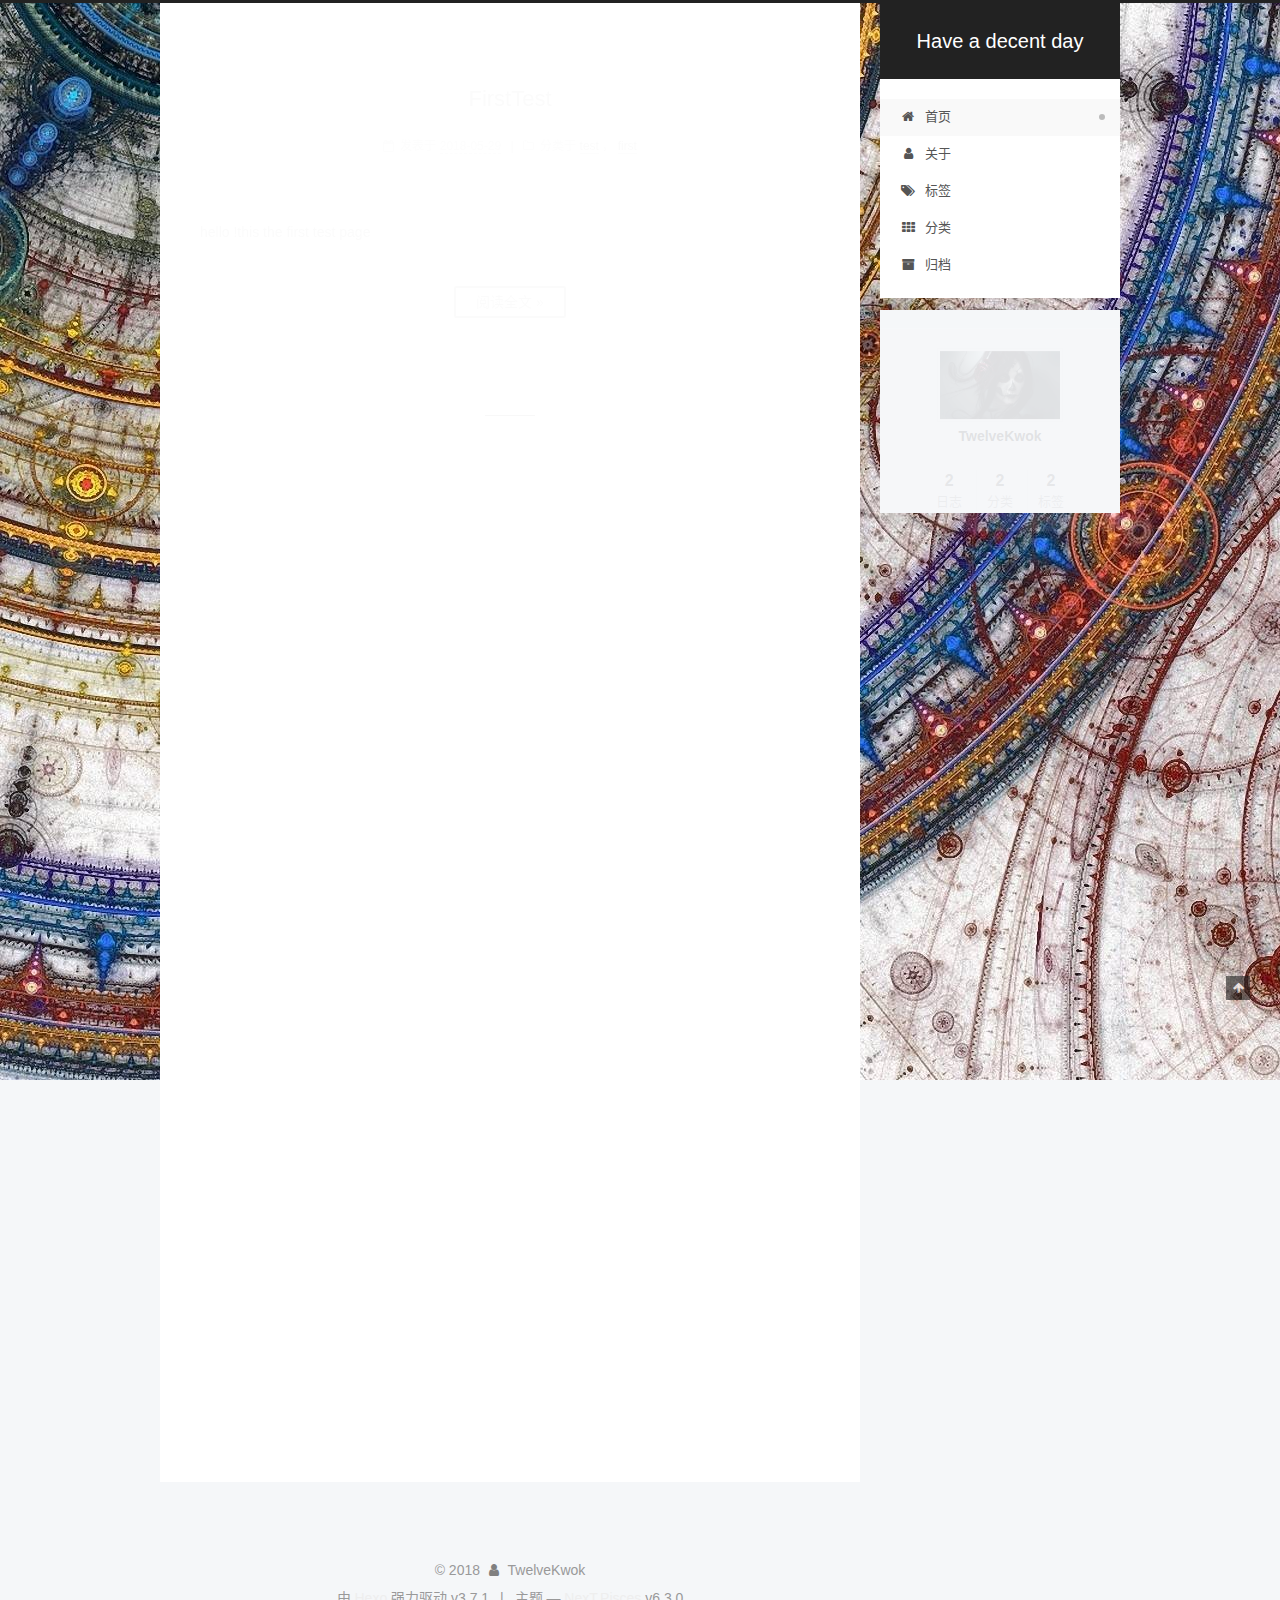
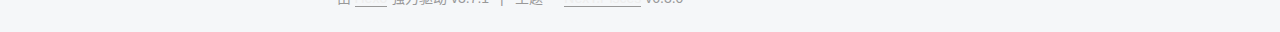
==== commit 7d476144: "Site updated: 2018-05-29 21:33:13" ====
--- a/index.html
+++ b/index.html
@@ -347,7 +347,7 @@
                 
               
 
-              <time title="创建时间：2018-05-29 20:08:56 / 修改时间：20:11:05" itemprop="dateCreated datePublished" datetime="2018-05-29T20:08:56+08:00">2018-05-29</time>
+              <time title="创建时间：2018-05-29 20:08:56 / 修改时间：21:32:20" itemprop="dateCreated datePublished" datetime="2018-05-29T20:08:56+08:00">2018-05-29</time>
             
 
             
@@ -411,9 +411,14 @@
 
       
         
-          
-            
-          
+          <p>hello !this the first test page<br>
+          <!--noindex-->
+          <div class="post-button text-center">
+            <a class="btn" href="/2018/05/29/FirstTest/#more" rel="contents">
+              阅读全文 &raquo;
+            </a>
+          </div>
+          <!--/noindex-->
         
       
     </div>
--- a/css/main.css
+++ b/css/main.css
@@ -1837,7 +1837,7 @@
   width: 4px;
   height: 4px;
   border-radius: 50%;
-  background: #bfd49d;
+  background: #73ec00;
 }
 .links-of-blogroll {
   font-size: 13px;
@@ -2957,3 +2957,13 @@
     text-align: justify;
   }
 }
+@media screen and (min-width: 1200px) {
+  body {
+    background-image: url("/images/wall.jpg");
+    background-repeat: no-repeat;
+    background-attachment: fixed;
+  }
+  #footer a {
+    color: #eee;
+  }
+}
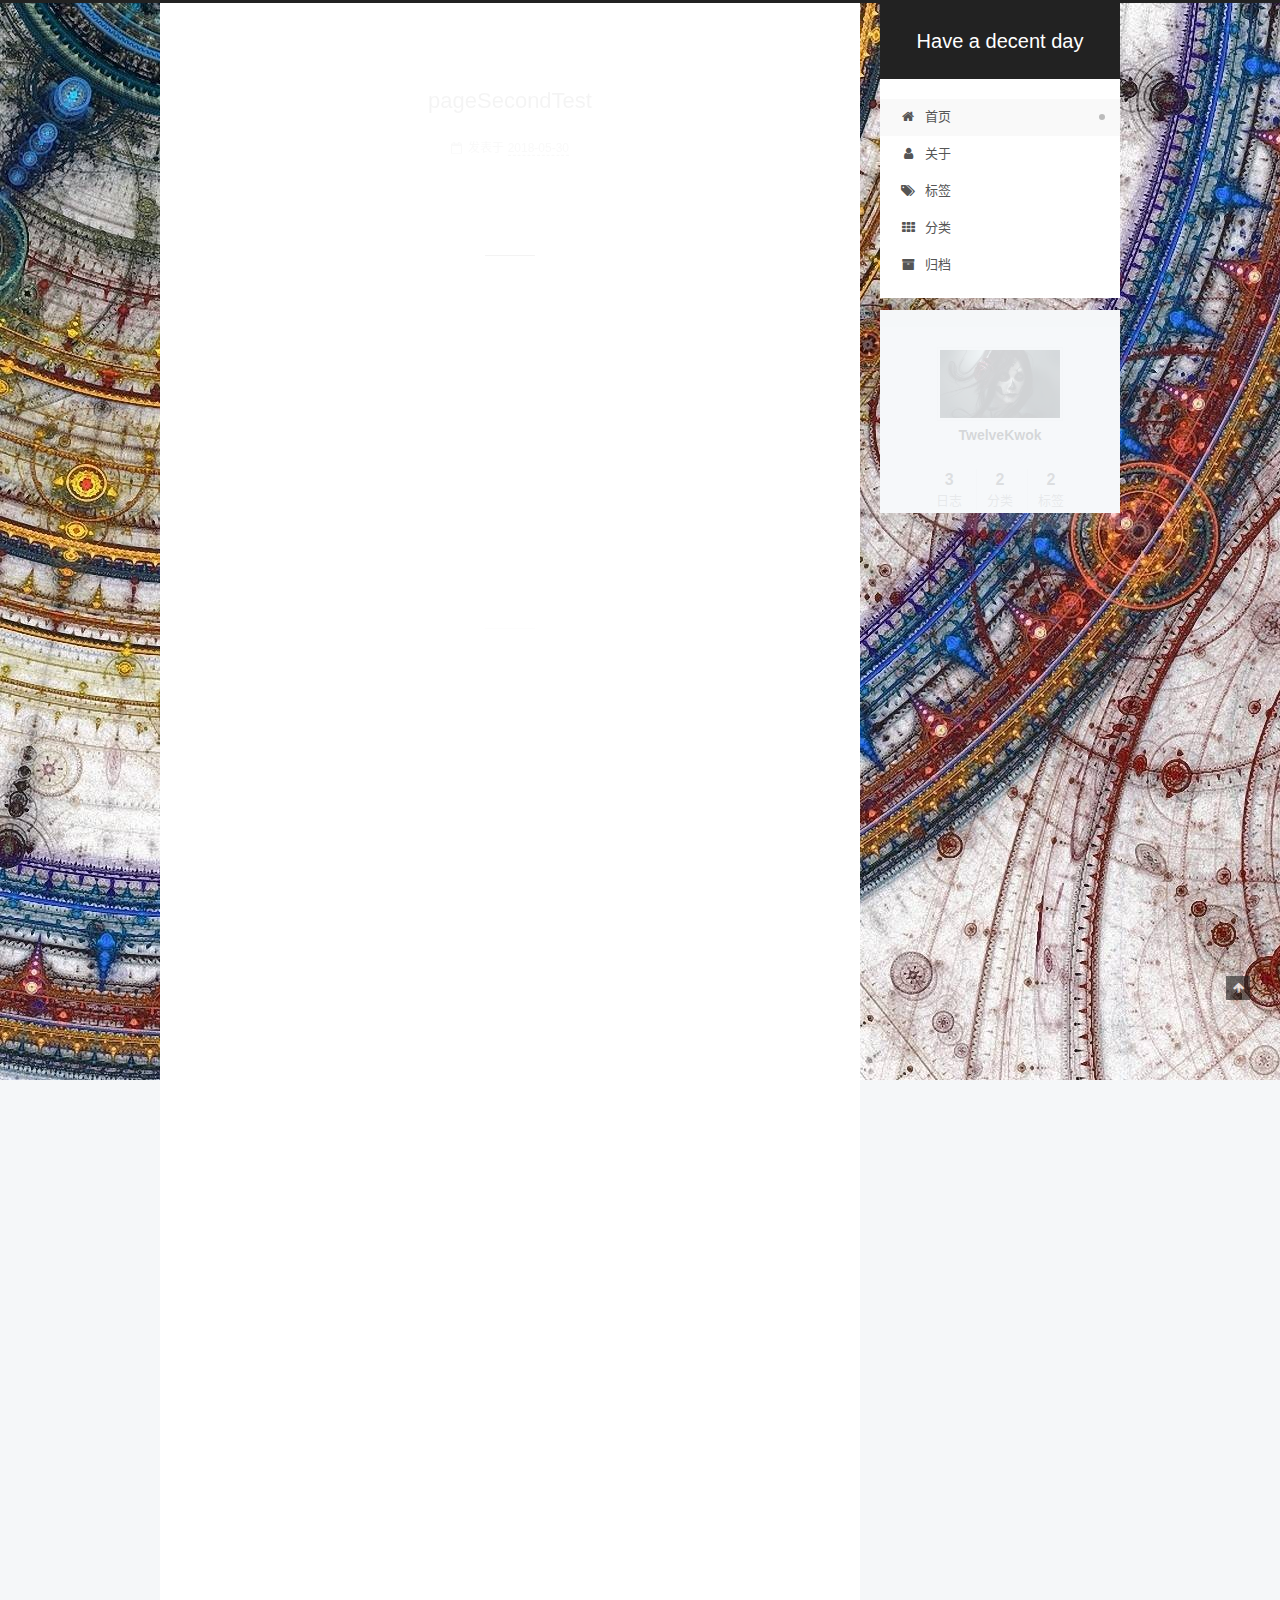
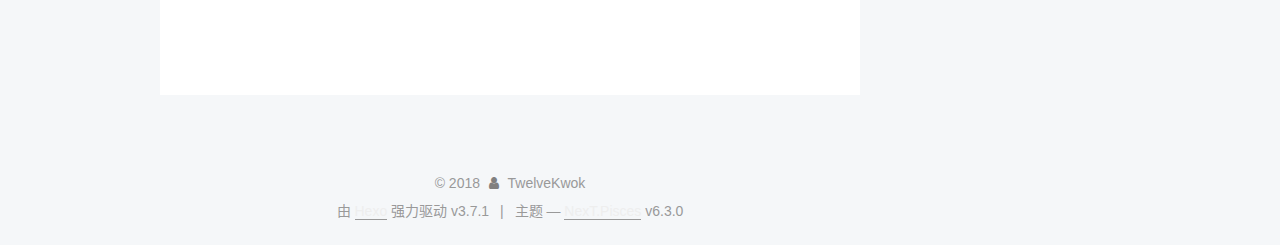
==== commit 4151f8e4: "Site updated: 2018-05-30 11:12:32" ====
--- a/index.html
+++ b/index.html
@@ -301,6 +301,141 @@
   
   
   <div class="post-block">
+    <link itemprop="mainEntityOfPage" href="http://yoursite.com/2018/05/30/pageSecondTest/">
+
+    <span hidden itemprop="author" itemscope itemtype="http://schema.org/Person">
+      <meta itemprop="name" content="TwelveKwok">
+      <meta itemprop="description" content="">
+      <meta itemprop="image" content="/images/avatar.jpg">
+    </span>
+
+    <span hidden itemprop="publisher" itemscope itemtype="http://schema.org/Organization">
+      <meta itemprop="name" content="Have a decent day">
+    </span>
+
+    
+      <header class="post-header">
+
+        
+        
+          <h1 class="post-title" itemprop="name headline">
+                
+                <a class="post-title-link" href="/2018/05/30/pageSecondTest/" itemprop="url">
+                  pageSecondTest
+                </a>
+              
+            
+          </h1>
+        
+
+        <div class="post-meta">
+          <span class="post-time">
+
+            
+            
+            
+
+            
+              <span class="post-meta-item-icon">
+                <i class="fa fa-calendar-o"></i>
+              </span>
+              
+                <span class="post-meta-item-text">发表于</span>
+              
+
+              
+                
+              
+
+              <time title="创建时间：2018-05-30 11:11:11" itemprop="dateCreated datePublished" datetime="2018-05-30T11:11:11+08:00">2018-05-30</time>
+            
+
+            
+          </span>
+
+          
+
+          
+            
+          
+
+          
+          
+
+          
+
+          
+
+          
+
+        </div>
+      </header>
+    
+
+    
+    
+    
+    <div class="post-body" itemprop="articleBody">
+
+      
+      
+
+      
+        
+          
+            
+          
+        
+      
+    </div>
+
+    
+
+    
+    
+    
+
+    
+
+    
+
+    
+
+    <footer class="post-footer">
+      
+
+      
+
+      
+
+      
+      
+        <div class="post-eof"></div>
+      
+    </footer>
+  </div>
+  
+  
+  
+  </article>
+
+
+    
+      
+
+  
+
+  
+  
+  
+
+  
+
+  <article class="post post-type-normal" itemscope itemtype="http://schema.org/Article">
+  
+  
+  
+  <div class="post-block">
     <link itemprop="mainEntityOfPage" href="http://yoursite.com/2018/05/29/FirstTest/">
 
     <span hidden itemprop="author" itemscope itemtype="http://schema.org/Person">
@@ -646,7 +781,7 @@
                 
                   <a href="/archives/">
                 
-                    <span class="site-state-item-count">2</span>
+                    <span class="site-state-item-count">3</span>
                     <span class="site-state-item-name">日志</span>
                   </a>
                 </div>
--- a/css/main.css
+++ b/css/main.css
@@ -1837,7 +1837,7 @@
   width: 4px;
   height: 4px;
   border-radius: 50%;
-  background: #73ec00;
+  background: #3baa18;
 }
 .links-of-blogroll {
   font-size: 13px;
